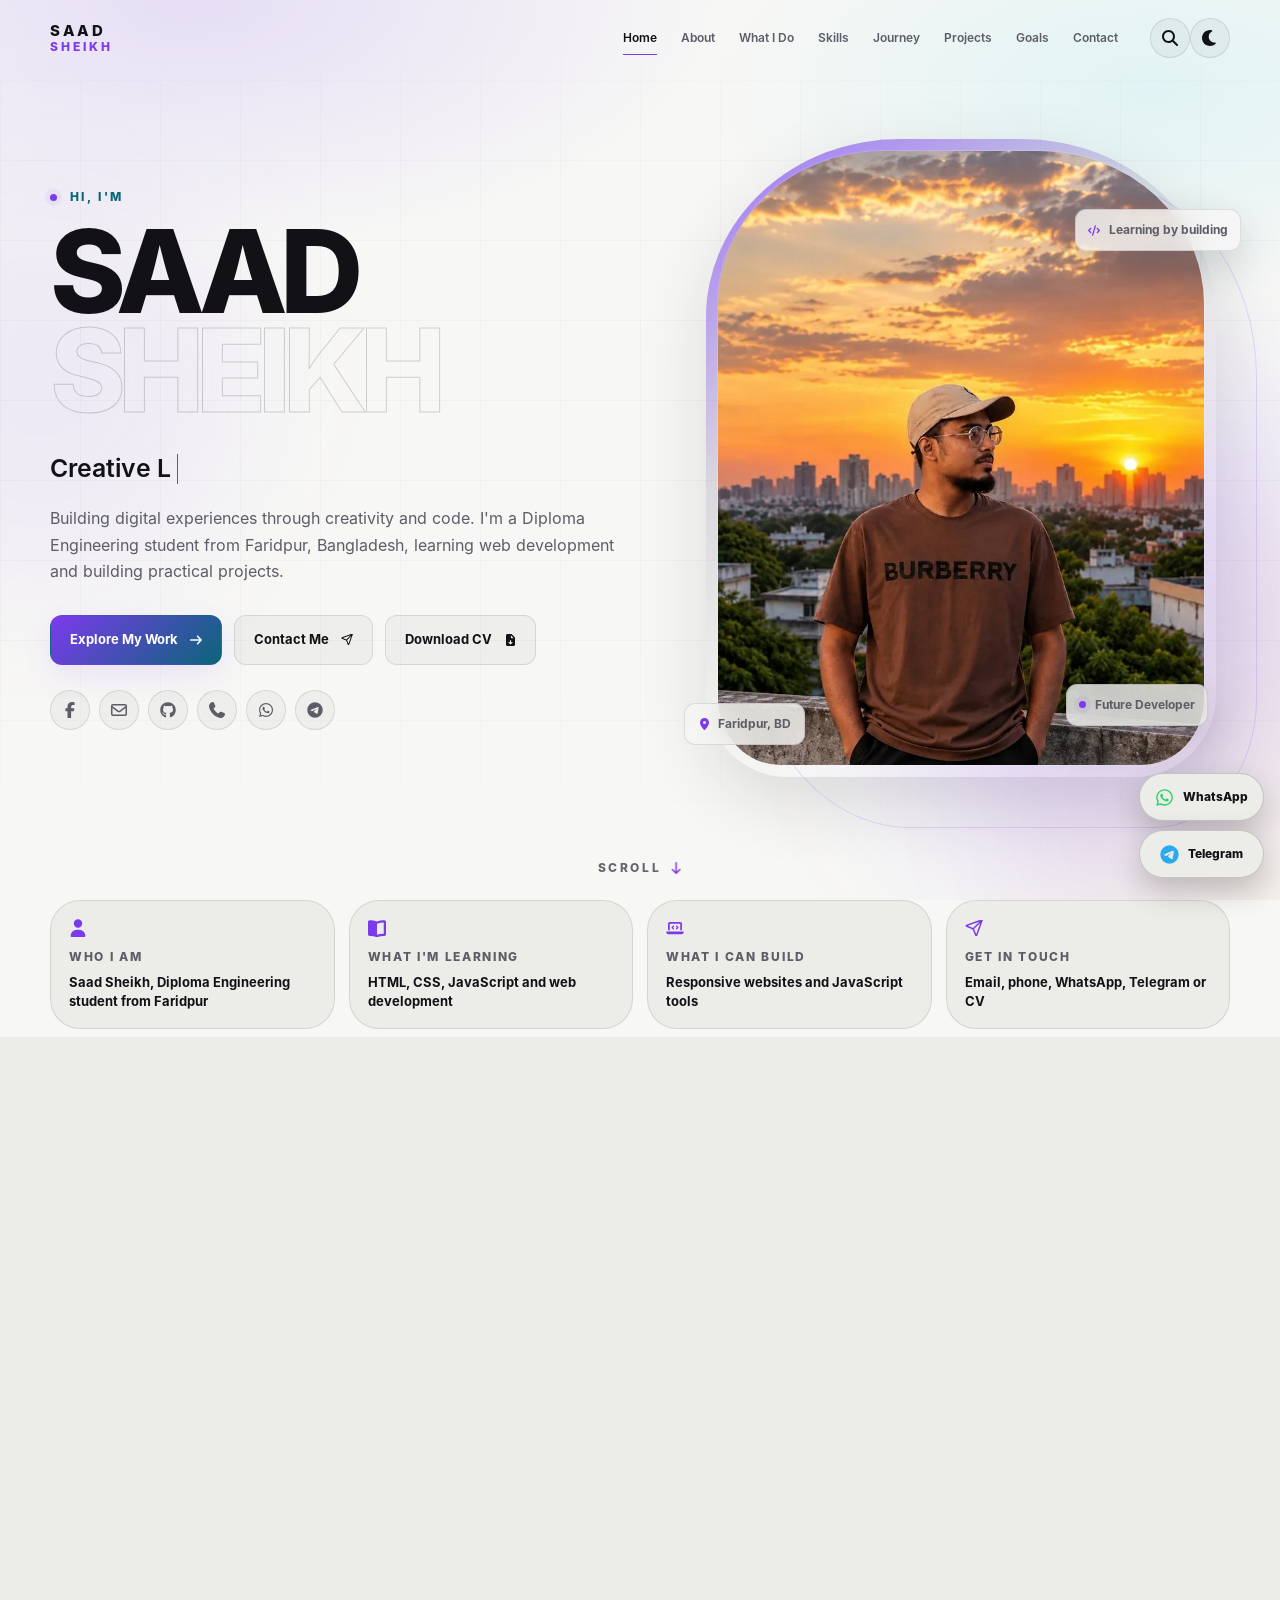
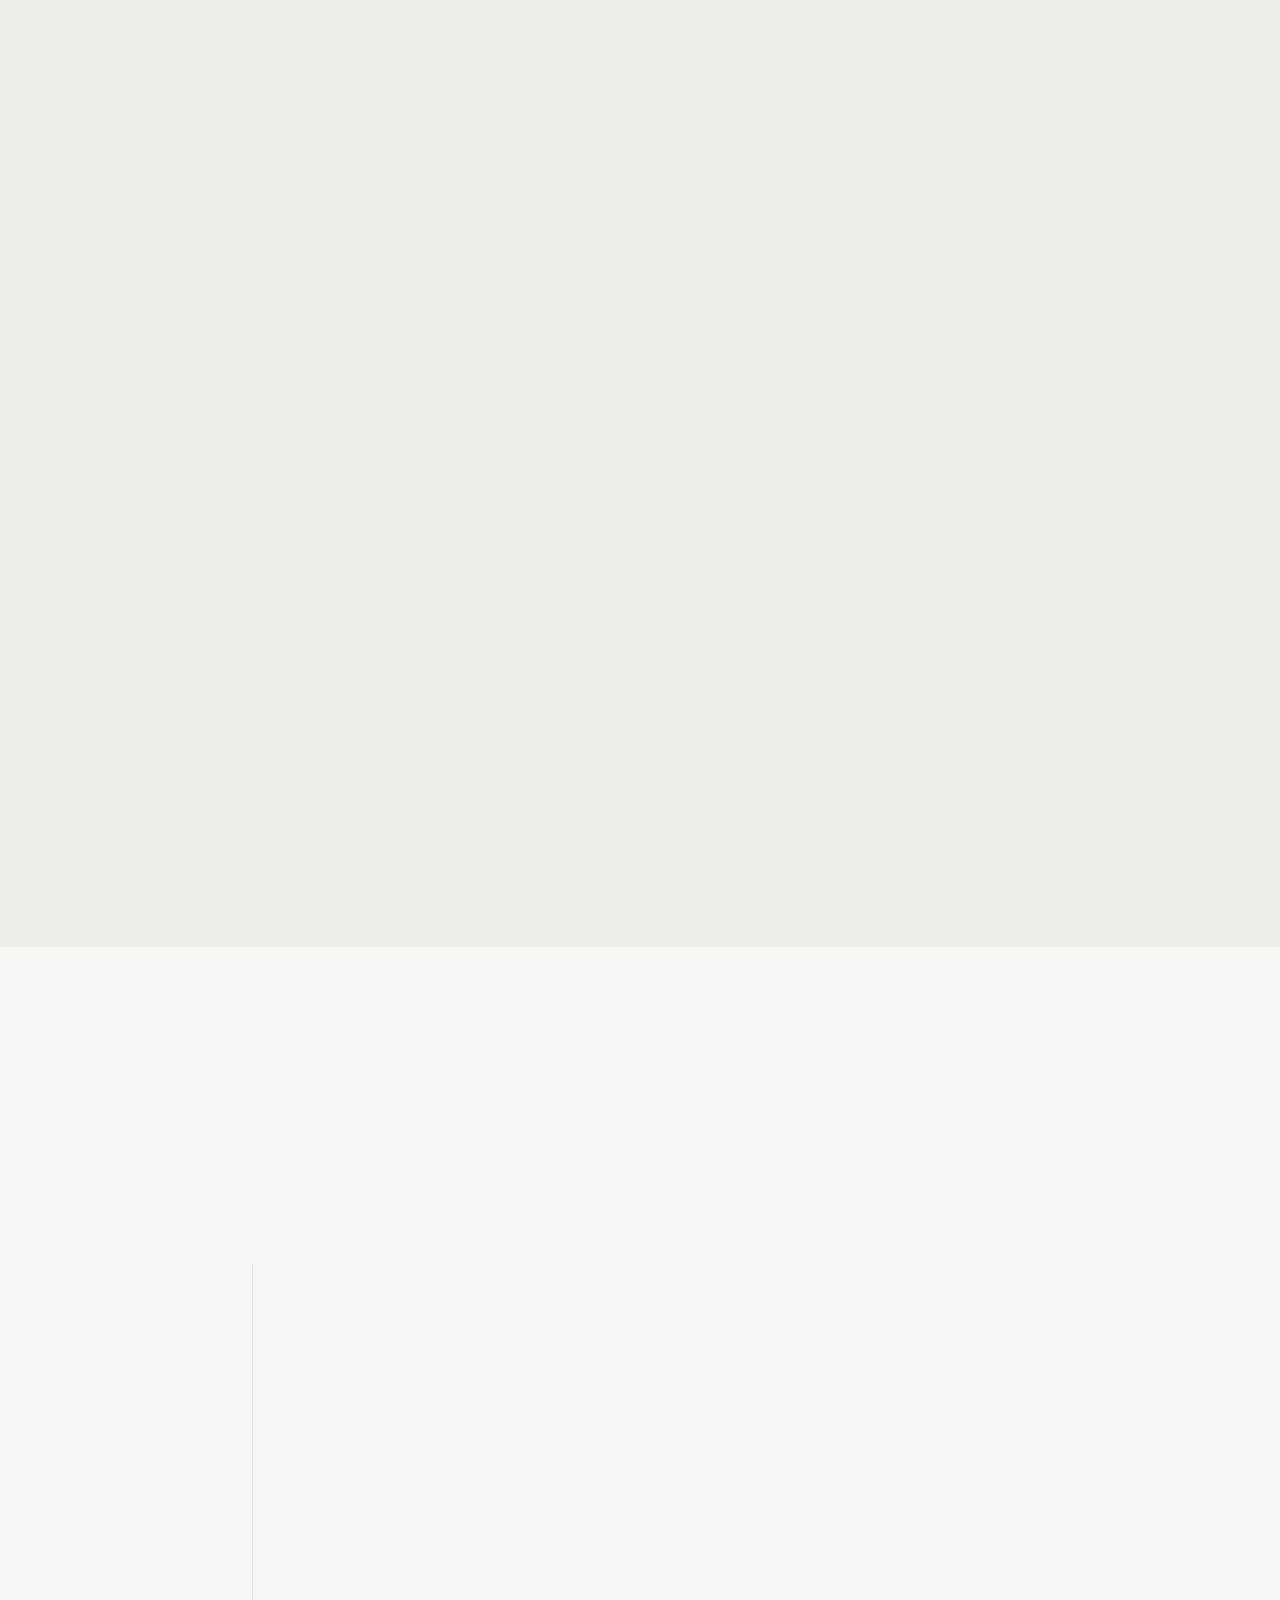
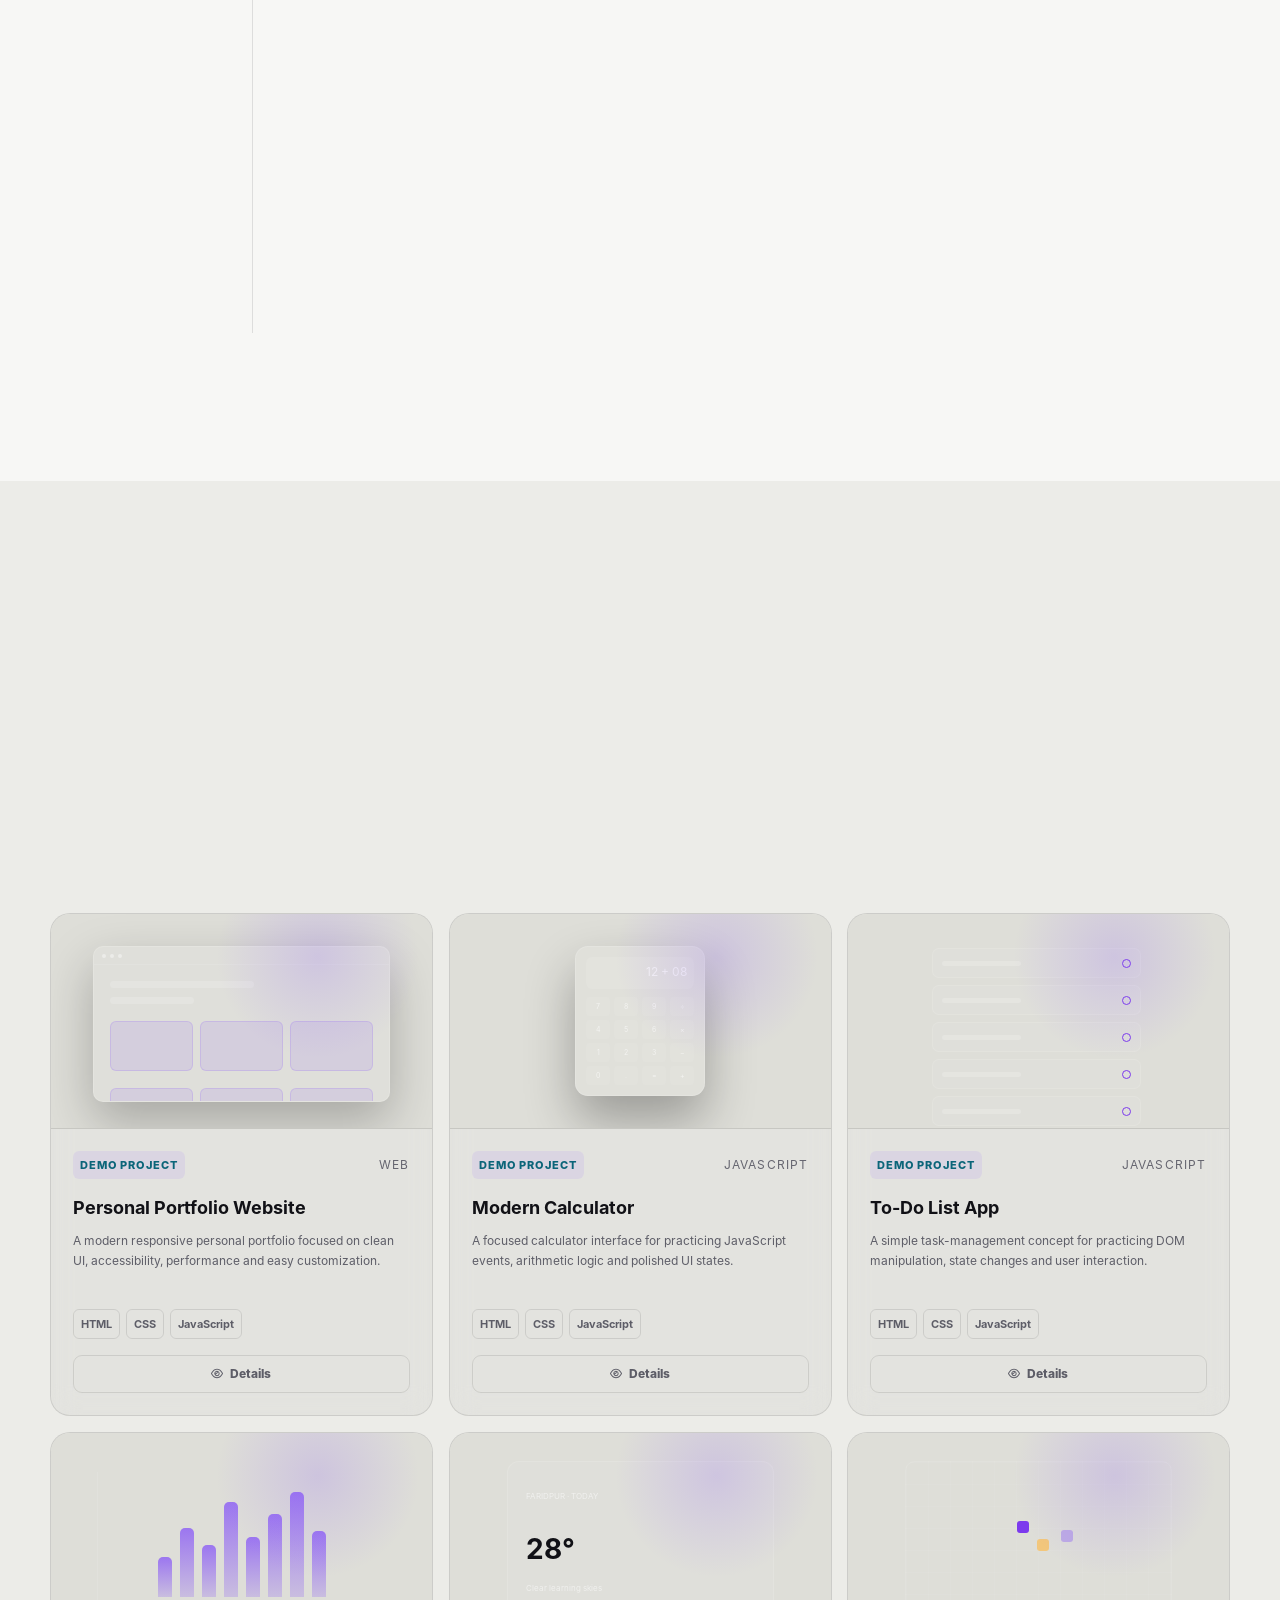
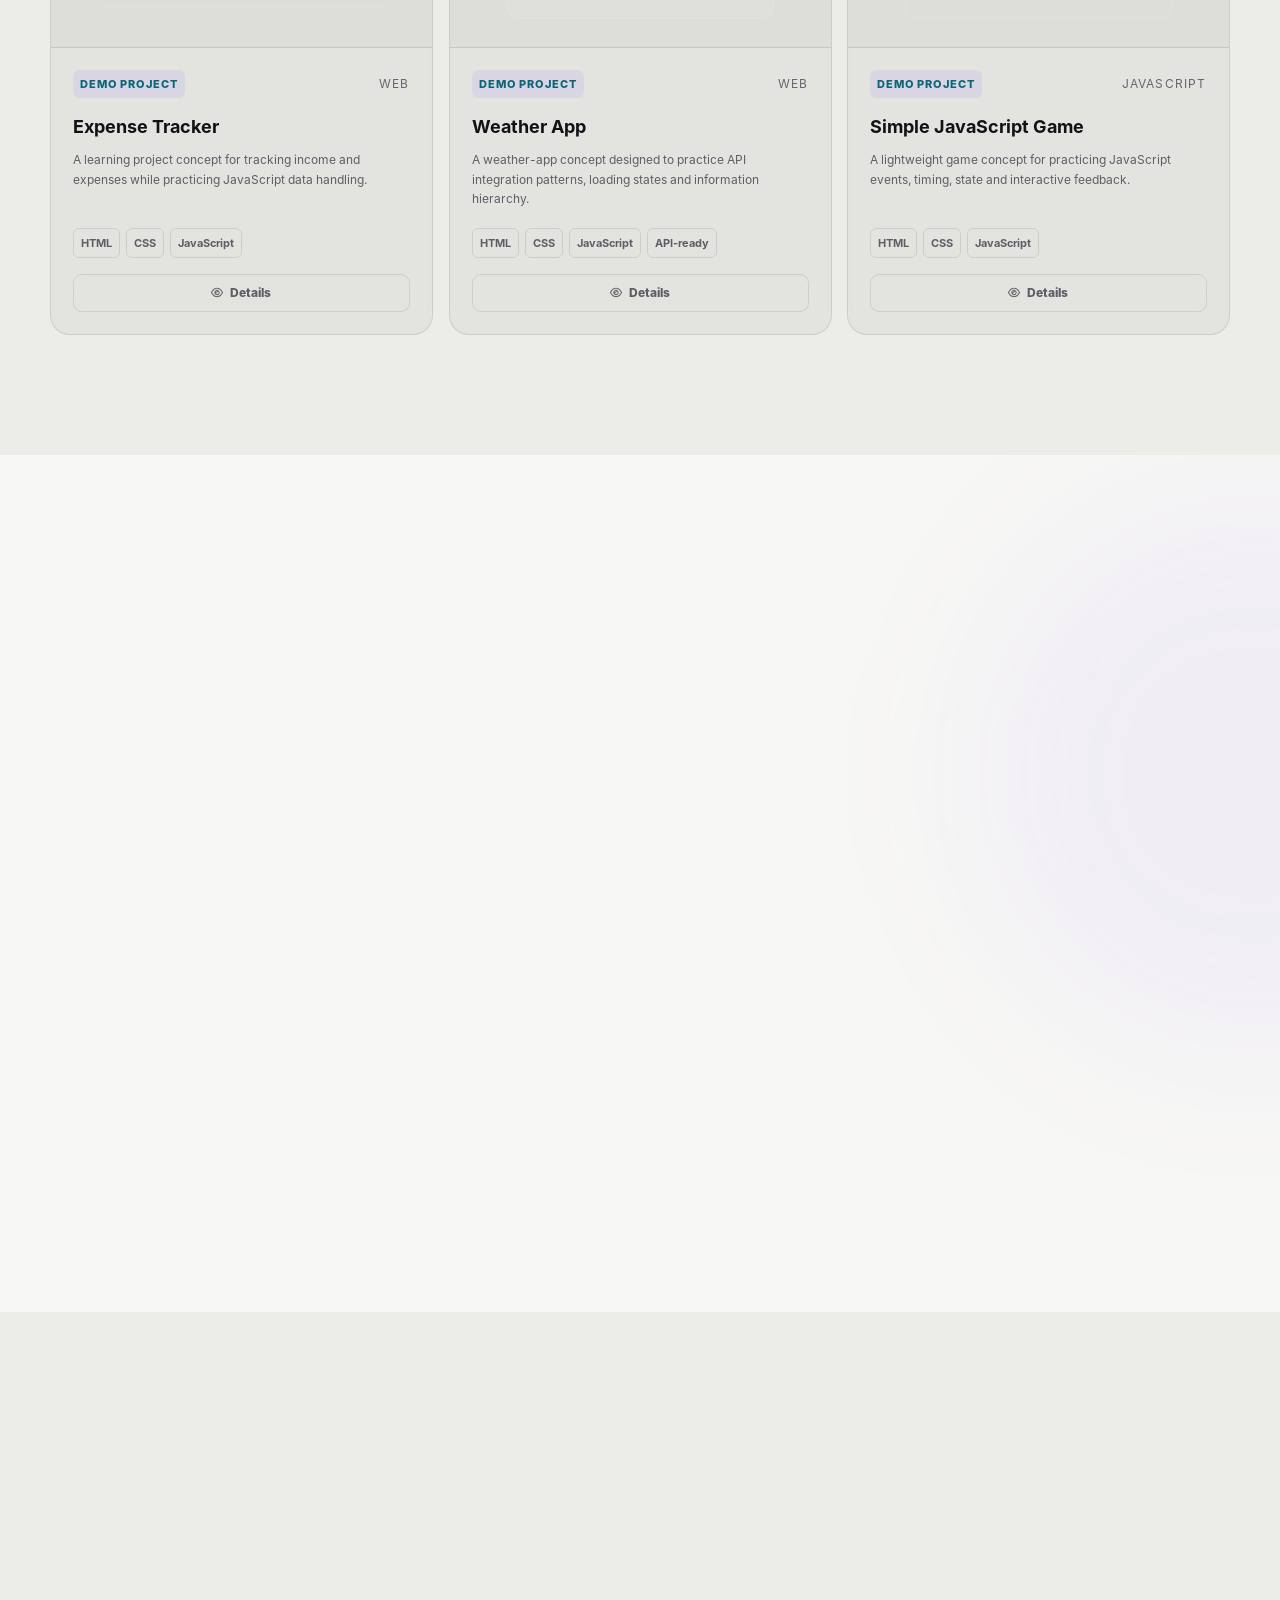
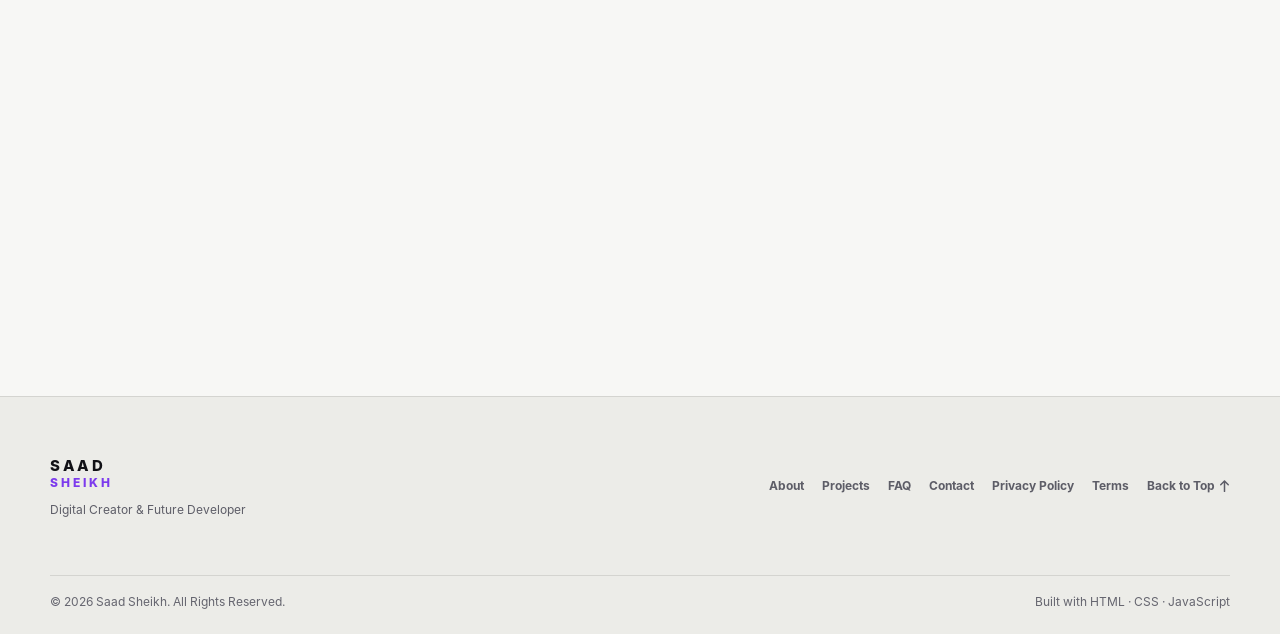
==== index.html @ 745883b3 "Add files via upload" ====
<!doctype html>
<html lang="en">
<head>
  <meta charset="utf-8">
  <meta http-equiv="Content-Security-Policy" content="default-src 'self'; script-src 'self'; style-src 'self'; font-src 'self'; img-src 'self' data:; connect-src 'self' https://api.github.com; manifest-src 'self'; worker-src 'self'; base-uri 'self'; form-action 'self'; object-src 'none'; frame-src 'none'">
  <script src="js/boot.js?v=7"></script>
  <meta name="viewport" content="width=device-width, initial-scale=1">
  <meta name="description" content="Saad Sheikh — Digital Creator and aspiring web developer from Faridpur, Bangladesh. Explore my learning journey, web development projects, technical interests and contact information.">
  <meta name="theme-color" content="#080B14" id="themeColorMeta">
  <meta name="application-name" content="Saad Sheikh">
  <meta name="color-scheme" content="dark light">
  <meta name="author" content="Saad Sheikh">
  <meta name="robots" content="index, follow">
  <meta name="referrer" content="strict-origin-when-cross-origin">
  <meta name="format-detection" content="telephone=no">
  <meta property="og:type" content="website">
  <meta property="og:url" content="https://saadsheikh.bond/">
  <meta property="og:site_name" content="Saad Sheikh">
  <meta property="og:title" content="Saad Sheikh | Digital Creator & Future Developer">
  <meta property="og:description" content="Official portfolio of Saad Sheikh, a digital creator and aspiring web developer from Faridpur, Bangladesh. Explore projects, skills and learning progress.">
  <meta property="og:image" content="https://saadsheikh.bond/assets/images/og-image.jpg">
  <meta property="og:locale" content="en_US">
  <meta property="og:image:width" content="1200">
  <meta property="og:image:height" content="630">
  <meta property="og:image:alt" content="Saad Sheikh standing on a rooftop at sunset">
  <meta name="twitter:card" content="summary_large_image">
  <meta name="twitter:title" content="Saad Sheikh | Digital Creator & Future Developer">
  <meta name="twitter:description" content="Official portfolio of Saad Sheikh, a digital creator and aspiring web developer from Faridpur, Bangladesh. Explore projects, skills and learning progress.">
  <meta name="twitter:image" content="https://saadsheikh.bond/assets/images/og-image.jpg">
  <link rel="canonical" href="https://saadsheikh.bond/">
  <link rel="icon" href="favicon-32.png?v=7" sizes="32x32" type="image/png">
  <link rel="icon" href="favicon-48.png?v=7" sizes="48x48" type="image/png">
  <link rel="shortcut icon" href="favicon.ico?v=7">
  <link rel="apple-touch-icon" href="assets/icons/apple-touch-icon.png">
  <link rel="manifest" href="manifest.json">
  <link rel="stylesheet" href="css/icons.css?v=7">
  <link rel="stylesheet" href="css/style.css?v=8">
  <script type="application/ld+json">{"@context": "https://schema.org", "@graph": [{"@type": "WebSite", "@id": "https://saadsheikh.bond/#website", "url": "https://saadsheikh.bond/", "name": "Saad Sheikh", "description": "Portfolio of Saad Sheikh, a digital creator and aspiring web developer from Faridpur, Bangladesh.", "inLanguage": "en"}, {"@type": "Person", "@id": "https://saadsheikh.bond/#person", "name": "Saad Sheikh", "url": "https://saadsheikh.bond/", "image": "https://saadsheikh.bond/assets/images/profile.jpg", "jobTitle": "Digital Creator & Aspiring Web Developer", "knowsAbout": ["Web development", "HTML", "CSS", "JavaScript", "Electrical engineering"], "address": {"@type": "PostalAddress", "addressLocality": "Faridpur", "addressCountry": "BD"}, "sameAs": ["https://github.com/ahmadsaad8420-stack", "https://t.me/saadahmad9k"]}]}</script>
  <title>Saad Sheikh | Digital Creator &amp; Future Developer</title>
</head>
<body>
  <noscript><p class="noscript-note">This site works best with JavaScript enabled (contact details and the project list need it). You can still read everything else.</p></noscript>
  <a class="skip-link" href="#main-content">Skip to content</a>

  <div class="loader" id="loader" aria-hidden="true">
    <div class="loader__inner">
      <img class="loader__photo" src="assets/images/loader-photo.webp" alt="" width="104" height="104">
      <span class="loader__name">SAAD SHEIKH</span>
      <span class="loader__line"></span>
    </div>
  </div>

  <div class="scroll-progress" id="scrollProgress" aria-hidden="true"></div>

  <header class="site-header" id="siteHeader">
    <nav class="navbar container" aria-label="Primary navigation">
      <a class="brand" href="#home" aria-label="Saad Sheikh home">
        <span>SAAD</span>
        <span>SHEIKH</span>
      </a>

      <button class="menu-toggle" id="menuToggle" type="button" aria-expanded="false" aria-controls="primaryMenu" aria-label="Open navigation menu">
        <span></span><span></span><span></span>
      </button>

      <div class="nav-shell" id="primaryMenu">
        <ul class="nav-links">
          <li><a class="nav-link active" href="#home">Home</a></li>
          <li><a class="nav-link" href="#about">About</a></li>
          <li><a class="nav-link" href="#what-i-do">What I Do</a></li>
          <li><a class="nav-link" href="#skills">Skills</a></li>
          <li><a class="nav-link" href="#journey">Journey</a></li>
          <li><a class="nav-link" href="#projects">Projects</a></li>
          <li><a class="nav-link" href="#goals">Goals</a></li>
          <li><a class="nav-link" href="#contact">Contact</a></li>
        </ul>
        <div class="nav-actions">
          <button class="icon-button" id="commandButton" type="button" aria-label="Open command menu (Ctrl+K)" title="Command menu (Ctrl+K)"><i class="fa-solid fa-magnifying-glass" aria-hidden="true"></i></button>
          <button class="icon-button" id="themeToggle" type="button" aria-label="Switch to light mode" title="Switch theme">
            <i class="fa-solid fa-sun" aria-hidden="true"></i>
          </button>
        </div>
      </div>
    </nav>
  </header>

  <main id="main-content">
    <section class="hero section" id="home" aria-labelledby="hero-title">
      <div class="hero__glow hero__glow--one" aria-hidden="true"></div>
      <div class="hero__glow hero__glow--two" aria-hidden="true"></div>
      <div class="hero__grid" aria-hidden="true"></div>
      <div class="container hero__layout">
        <div class="hero__content reveal">
          <p class="eyebrow"><span class="eyebrow__dot"></span> HI, I'M</p>
          <h1 id="hero-title">SAAD <span>SHEIKH</span></h1>
          <p class="hero__role"><span id="typingText">Creative Learner</span><span class="typing-caret" aria-hidden="true"></span></p>
          <p class="hero__intro">Building digital experiences through creativity and code. I'm a Diploma Engineering student from Faridpur, Bangladesh, learning web development and building practical projects.</p>
          <div class="hero__actions">
            <a class="button button--primary magnetic" href="#projects"><span>Explore My Work</span><i class="fa-solid fa-arrow-right" aria-hidden="true"></i></a>
            <a class="button button--secondary magnetic" href="#contact"><span>Contact Me</span><i class="fa-regular fa-paper-plane" aria-hidden="true"></i></a>
            <a class="button button--secondary magnetic" href="assets/cv/Saad-Sheikh-CV.pdf" download><span>Download CV</span><i class="fa-solid fa-file-arrow-down" aria-hidden="true"></i></a>
          </div>
          <div class="social-links" aria-label="Social links">
            <a href="https://www.facebook.com/share/19E8xjMpwa/" target="_blank" rel="noopener noreferrer" aria-label="Facebook" data-tooltip="Facebook"><i class="fa-brands fa-facebook-f" aria-hidden="true"></i></a>
            <a href="#contact" data-contact="email" aria-label="Send email" data-tooltip="Email"><i class="fa-regular fa-envelope" aria-hidden="true"></i></a>
            <a href="https://github.com/ahmadsaad8420-stack" target="_blank" rel="noopener noreferrer" aria-label="GitHub profile" data-tooltip="GitHub"><i class="fa-brands fa-github" aria-hidden="true"></i></a>
            <a href="#contact" data-contact="phone" aria-label="Call Saad Sheikh" data-tooltip="Call"><i class="fa-solid fa-phone" aria-hidden="true"></i></a>
            <a href="#contact" data-contact="whatsapp" target="_blank" rel="noopener noreferrer" aria-label="Contact on WhatsApp" data-tooltip="WhatsApp"><i class="fa-brands fa-whatsapp" aria-hidden="true"></i></a>
            <a href="#contact" data-contact="telegram" target="_blank" rel="noopener noreferrer" aria-label="Contact on Telegram" data-tooltip="Telegram"><i class="fa-brands fa-telegram" aria-hidden="true"></i></a>
          </div>
        </div>

        <div class="hero__visual reveal reveal--delay" data-parallax-wrap>
          <div class="hero-photo-frame">
            <div class="hero-photo-glow" aria-hidden="true"></div>
            <div class="hero-photo-ring" aria-hidden="true"></div>
            <picture><source srcset="assets/images/profile-480.webp 480w, assets/images/profile-720.webp 720w, assets/images/profile.webp 941w" sizes="(max-width: 600px) 90vw, 510px" type="image/webp"><img src="assets/images/profile.jpg" srcset="assets/images/profile-480.jpg 480w, assets/images/profile-720.jpg 720w, assets/images/profile.jpg 941w" sizes="(max-width: 600px) 90vw, 510px" alt="Saad Sheikh wearing glasses and a cap, standing on a rooftop against a sunset city skyline" class="profile-photo" width="941" height="1672" fetchpriority="high"></picture>
            <span class="photo-tag"><i class="fa-solid fa-location-dot" aria-hidden="true"></i> Faridpur, BD</span>
          </div>
          <div class="floating-note floating-note--top" aria-hidden="true"><i class="fa-solid fa-code" aria-hidden="true"></i><span>Learning by building</span></div>
          <div class="floating-note floating-note--bottom" aria-hidden="true"><span class="pulse-dot"></span><span>Future Developer</span></div>
        </div>
      </div>
      <a class="scroll-cue" href="#about" aria-label="Scroll to About section"><span>SCROLL</span><i class="fa-solid fa-arrow-down" aria-hidden="true"></i></a>
    </section>


    <section class="quick-intro" aria-label="Quick introduction">
      <div class="container quick-intro__grid">
        <a class="quick-card" href="#about"><i class="fa-solid fa-user" aria-hidden="true"></i><span>Who I am</span><strong>Saad Sheikh, Diploma Engineering student from Faridpur</strong></a>
        <a class="quick-card" href="#skills"><i class="fa-solid fa-book-open" aria-hidden="true"></i><span>What I'm learning</span><strong>HTML, CSS, JavaScript and web development</strong></a>
        <a class="quick-card" href="#projects"><i class="fa-solid fa-laptop-code" aria-hidden="true"></i><span>What I can build</span><strong>Responsive websites and JavaScript tools</strong></a>
        <a class="quick-card" href="#contact"><i class="fa-regular fa-paper-plane" aria-hidden="true"></i><span>Get in touch</span><strong>Email, phone, WhatsApp, Telegram or CV</strong></a>
      </div>
    </section>

    <section class="section section--alt" id="about" aria-labelledby="about-title">
      <div class="container">
        <div class="section-heading reveal">
          <p class="eyebrow">A LITTLE ABOUT ME</p>
          <h2 id="about-title">About <span>Me</span></h2>
          <p>I’m focused on learning, exploring technology and developing practical skills for the digital world.</p>
        </div>
        <div class="about-grid">
          <div class="about-copy reveal">
            <p class="lead">My name is Saad Sheikh and I am from Faridpur, Bangladesh. I am focused on learning, exploring technology and developing my skills for the digital world.</p>
            <p>My interests include computers, web development, digital creativity and learning new technologies. I enjoy experimenting with ideas and gradually turning what I learn into useful, polished experiences. Alongside web development, I am studying Electrical Engineering, which gives me an interest in how hardware and software meet.</p>
            <div class="about-photo-card">
              <picture><source srcset="assets/images/profile-480.webp 480w, assets/images/profile-720.webp 720w" sizes="(max-width: 600px) 90vw, 420px" type="image/webp"><img src="assets/images/profile-720.jpg" srcset="assets/images/profile-480.jpg 480w, assets/images/profile-720.jpg 720w" sizes="(max-width: 600px) 90vw, 420px" alt="Saad Sheikh outdoors at sunset" loading="lazy" decoding="async" width="941" height="1672"></picture>
              <div class="about-photo-caption"><span>LEARNING</span><strong>Creating. Exploring. Improving.</strong></div>
            </div>
          </div>
          <div class="info-grid reveal reveal--delay">
            <article class="info-card"><div class="info-card__icon"><i class="fa-solid fa-location-dot" aria-hidden="true"></i></div><span>Location</span><strong>Faridpur, Bangladesh</strong></article>
            <article class="info-card"><div class="info-card__icon"><i class="fa-solid fa-graduation-cap" aria-hidden="true"></i></div><span>Education</span><strong>Diploma in Electrical Engineering - 3rd Semester</strong><small class="education-college">Faridpur Polytechnic Institute</small></article>
            <article class="info-card"><div class="info-card__icon"><i class="fa-regular fa-envelope" aria-hidden="true"></i></div><span>Email</span><a href="#contact" data-contact="email" data-fill-text>Email (needs JavaScript)</a></article>
            <article class="info-card"><div class="info-card__icon"><i class="fa-solid fa-phone" aria-hidden="true"></i></div><span>Phone</span><a href="#contact" data-contact="phone" data-fill-text>Phone (needs JavaScript)</a></article>
          </div>
        </div>
      </div>
    </section>

    <section class="section" id="what-i-do" aria-labelledby="what-title">
      <div class="container">
        <div class="section-heading section-heading--center reveal">
          <p class="eyebrow">CURRENT INTERESTS</p>
          <h2 id="what-title">What I <span>Do</span></h2>
          <p>Areas I’m exploring and developing through practice, curiosity and hands-on learning.</p>
        </div>
        <div class="service-grid">
          <article class="service-card reveal"><span class="service-number">01</span><div class="service-icon"><i class="fa-solid fa-laptop-code" aria-hidden="true"></i></div><h3>Web Development</h3><p>Exploring modern websites and learning how web technologies work together.</p></article>
          <article class="service-card reveal reveal--delay-1"><span class="service-number">02</span><div class="service-icon"><i class="fa-solid fa-wand-magic-sparkles" aria-hidden="true"></i></div><h3>Digital Creativity</h3><p>Interested in creating useful and visually engaging digital experiences.</p></article>
          <article class="service-card reveal reveal--delay-2"><span class="service-number">03</span><div class="service-icon"><i class="fa-solid fa-microchip" aria-hidden="true"></i></div><h3>Technology</h3><p>Exploring computers, software and modern technology with a practical mindset.</p></article>
          <article class="service-card reveal reveal--delay-3"><span class="service-number">04</span><div class="service-icon"><i class="fa-solid fa-seedling" aria-hidden="true"></i></div><h3>Continuous Learning</h3><p>Learning new skills and improving through experimentation, repetition and practice.</p></article>
        </div>
      </div>
    </section>

    <section class="section section--alt" id="skills" aria-labelledby="skills-title">
      <div class="container">
        <div class="section-heading reveal">
          <p class="eyebrow">LEARNING PATH</p>
          <h2 id="skills-title">Skills & <span>Learning</span></h2>
          <p>These are learning areas, not professional certifications. The goal is steady, honest progress.</p>
        </div>
        <div class="skills-layout">
          <div class="skill-grid">
            <article class="skill-card reveal"><div class="skill-card__top"><i class="fa-brands fa-html5" aria-hidden="true"></i><span>Learning</span></div><h3>HTML</h3><p>Building semantic page structures.</p></article>
            <article class="skill-card reveal reveal--delay-1"><div class="skill-card__top"><i class="fa-brands fa-css3-alt" aria-hidden="true"></i><span>Learning</span></div><h3>CSS</h3><p>Exploring responsive visual design.</p></article>
            <article class="skill-card reveal reveal--delay-2"><div class="skill-card__top"><i class="fa-brands fa-js" aria-hidden="true"></i><span>Growing</span></div><h3>JavaScript</h3><p>Learning interactivity and logic.</p></article>
            <article class="skill-card reveal"><div class="skill-card__top"><i class="fa-solid fa-bolt" aria-hidden="true"></i><span>Studying</span></div><h3>Electrical Engineering</h3><p>My diploma subject at Faridpur Polytechnic.</p></article>
            <article class="skill-card reveal reveal--delay-1"><div class="skill-card__top"><i class="fa-brands fa-windows" aria-hidden="true"></i><span>Exploring</span></div><h3>Computer Basics</h3><p>Windows and everyday technical confidence.</p></article>
            <article class="skill-card reveal reveal--delay-2"><div class="skill-card__top"><i class="fa-solid fa-globe" aria-hidden="true"></i><span>Learning</span></div><h3>Internet & Web</h3><p>Understanding how the modern web works.</p></article>
            <article class="skill-card reveal"><div class="skill-card__top"><i class="fa-solid fa-terminal" aria-hidden="true"></i><span>Beginner</span></div><h3>Basic Programming</h3><p>Developing problem-solving fundamentals.</p></article>
            <article class="skill-card reveal reveal--delay-1"><div class="skill-card__top"><i class="fa-solid fa-pen-ruler" aria-hidden="true"></i><span>Growing</span></div><h3>Digital Creativity</h3><p>Combining visual ideas with technology.</p></article>
            <article class="skill-card reveal"><div class="skill-card__top"><i class="fa-brands fa-git-alt" aria-hidden="true"></i><span>Learning</span></div><h3>Git</h3><p>Tracking changes and versions.</p></article>
            <article class="skill-card reveal reveal--delay-1"><div class="skill-card__top"><i class="fa-brands fa-github" aria-hidden="true"></i><span>Learning</span></div><h3>GitHub</h3><p>Hosting and sharing code.</p></article>
            <article class="skill-card reveal reveal--delay-2"><div class="skill-card__top"><i class="fa-solid fa-code" aria-hidden="true"></i><span>Using</span></div><h3>VS Code</h3><p>My everyday code editor.</p></article>
          </div>
          <aside class="learning-dashboard reveal reveal--delay-2" aria-label="Current learning dashboard">
            <div class="dashboard__header"><span>CURRENTLY LEARNING</span><i class="fa-solid fa-arrow-up-right-dots" aria-hidden="true"></i></div>
            <div class="dashboard__title">Learning<br><em>• Practicing • Improving</em></div>
            <div class="learning-list">
              <div><span>HTML</span><b>01</b></div><div><span>CSS</span><b>02</b></div><div><span>JavaScript</span><b>03</b></div><div><span>Web Development</span><b>04</b></div><div><span>Modern UI Design</span><b>05</b></div><div><span>Basic Programming</span><b>06</b></div>
            </div>
          </aside>
        </div>
      </div>
    </section>

    <section class="section" id="journey" aria-labelledby="journey-title">
      <div class="container">
        <div class="section-heading section-heading--center reveal">
          <p class="eyebrow">THE ROAD AHEAD</p>
          <h2 id="journey-title">My <span>Journey</span></h2>
          <p>A simple timeline of where I am learning, exploring and heading next.</p>
        </div>
        <div class="timeline">
          <article class="timeline-item reveal"><div class="timeline-marker"><i class="fa-solid fa-graduation-cap" aria-hidden="true"></i></div><div class="timeline-card"><span>01 · EDUCATION</span><h3>Diploma in Electrical Engineering - 3rd Semester</h3><p class="education-college">Faridpur Polytechnic Institute</p></div></article>
          <article class="timeline-item reveal reveal--delay-1"><div class="timeline-marker"><i class="fa-solid fa-lightbulb" aria-hidden="true"></i></div><div class="timeline-card"><span>02 · INTEREST</span><h3>Technology Interest</h3><p>Exploring computers, technology and digital creativity.</p></div></article>
          <article class="timeline-item reveal reveal--delay-2"><div class="timeline-marker"><i class="fa-solid fa-code" aria-hidden="true"></i></div><div class="timeline-card"><span>03 · LEARNING</span><h3>Web Development</h3><p>Learning HTML, CSS and JavaScript through practice.</p></div></article>
          <article class="timeline-item reveal reveal--delay-3"><div class="timeline-marker"><i class="fa-solid fa-rocket" aria-hidden="true"></i></div><div class="timeline-card"><span>04 · FUTURE</span><h3>Future Projects</h3><p>Building practical projects and continuing to improve.</p></div></article>
        </div>
      </div>
    </section>

    <section class="section section--alt" id="projects" aria-labelledby="projects-title">
      <div class="container">
        <div class="section-heading reveal">
          <p class="eyebrow">PRACTICE BUILDS</p>
          <h2 id="projects-title">Selected <span>Projects</span></h2>
          <p>A selection of practice concepts and web-development demos. Real project links will be added here as soon as they are published; visit GitHub to follow my progress.</p>
        </div>
        <div class="filter-bar reveal" role="group" aria-label="Filter projects">
          <button class="filter-button active" type="button" data-filter="all">All</button>
          <button class="filter-button" type="button" data-filter="web">Web</button>
          <button class="filter-button" type="button" data-filter="javascript">JavaScript</button>
          <button class="filter-button" type="button" data-filter="tools">Tools</button>
          <button class="filter-button" type="button" data-filter="demo">Demo</button>
        </div>
        <div class="project-grid" id="projectGrid" aria-live="polite"></div>
      </div>
    </section>

    <section class="section goals-section" id="goals" aria-labelledby="goals-title">
      <div class="container goals-grid">
        <div class="goals-copy reveal">
          <p class="eyebrow">LOOKING FORWARD</p>
          <h2 id="goals-title">Where I'm <span>Heading</span></h2>
          <p class="lead">The goal is simple: keep learning, build real things and become more capable with every project.</p>
          <p>I’m treating development as a long-term learning journey. These goals are future-focused rather than claims about work already completed.</p>
          <a class="button button--primary" href="#contact">Let's Connect <i class="fa-solid fa-arrow-right" aria-hidden="true"></i></a>
        </div>
        <div class="goal-list reveal reveal--delay">
          <article><span>01</span><div><h3>Become a skilled developer</h3><p>Build a stronger foundation through consistent practice.</p></div></article>
          <article><span>02</span><div><h3>Build real-world projects</h3><p>Turn learning into practical, useful experiences.</p></div></article>
          <article><span>03</span><div><h3>Improve JavaScript skills</h3><p>Get more comfortable with logic, interaction and APIs.</p></div></article>
          <article><span>04</span><div><h3>Explore modern web technologies</h3><p>Stay curious about better tools and workflows.</p></div></article>
          <article><span>05</span><div><h3>Create useful digital products</h3><p>Focus on ideas that solve small, meaningful problems.</p></div></article>
          <article><span>06</span><div><h3>Keep learning and experimenting</h3><p>Improve through iteration instead of chasing shortcuts.</p></div></article>
        </div>
      </div>
    </section>

    <section class="section section--alt github-section" aria-labelledby="github-title">
      <div class="container">
        <div class="github-card reveal">
          <div class="github-card__icon"><i class="fa-brands fa-github" aria-hidden="true"></i></div>
          <div><p class="eyebrow">OPEN SOURCE & LEARNING</p><h2 id="github-title">Find me on <span>GitHub</span></h2><p>Visit my profile to explore my repositories, coding practice and future projects.</p></div>
          <a class="button button--secondary" href="https://github.com/ahmadsaad8420-stack" target="_blank" rel="noopener noreferrer"><span>Visit GitHub</span><i class="fa-solid fa-arrow-up-right-from-square" aria-hidden="true"></i></a>
        </div>
        <div id="githubStats" class="github-stats reveal" hidden></div>
      </div>
    </section>


    <section class="section" id="achievements" aria-labelledby="ach-title" hidden>
      <div class="container"><div class="section-heading section-heading--center reveal"><p class="eyebrow">MILESTONES</p><h2 id="ach-title">Certificates &amp; <span>Achievements</span></h2></div><div class="info-grid" id="achievementGrid"></div></div>
    </section>
    <section class="section section--alt" id="testimonials" aria-labelledby="tes-title" hidden>
      <div class="container"><div class="section-heading section-heading--center reveal"><p class="eyebrow">FEEDBACK</p><h2 id="tes-title">What People <span>Say</span></h2></div><div class="info-grid" id="testimonialGrid"></div></div>
    </section>

    <section class="section section--alt" id="faq" aria-labelledby="faq-title">
      <div class="container">
        <div class="section-heading section-heading--center reveal">
          <p class="eyebrow">QUICK ANSWERS</p>
          <h2 id="faq-title">Frequently Asked <span>Questions</span></h2>
        </div>
        <div class="faq-list reveal">
          <details class="faq-item"><summary>Who is Saad Sheikh?</summary><p>I'm a Diploma in Electrical Engineering student at Faridpur Polytechnic Institute, Bangladesh, with a strong interest in web development and technology.</p></details>
          <details class="faq-item"><summary>What technologies do you use?</summary><p>HTML, CSS and JavaScript, with Git, GitHub and VS Code for my workflow.</p></details>
          <details class="faq-item"><summary>What projects have you built?</summary><p>This portfolio is my main published project. The other projects shown on this page (calculator, to-do list, expense tracker, weather app, simple game) are practice concepts and demos; real links will be added as soon as they are published.</p></details>
          <details class="faq-item"><summary>How can someone contact you?</summary><p>Use the contact form below, email me (see the Contact section), or reach out on WhatsApp or Telegram.</p></details>
        </div>
      </div>
    </section>

    <section class="section" id="contact" aria-labelledby="contact-title">
      <div class="container">
        <div class="section-heading section-heading--center reveal">
          <p class="eyebrow">GET IN TOUCH</p>
          <h2 id="contact-title">Let's <span>Connect</span></h2>
          <p>Have a question, idea or project in mind? Feel free to get in touch.</p>
        </div>
        <div class="contact-grid">
          <div class="contact-info reveal">
            <article class="contact-card"><div class="contact-card__icon"><i class="fa-regular fa-envelope" aria-hidden="true"></i></div><div><span>Email</span><a href="#contact" data-contact="email" data-fill-text>Email (needs JavaScript)</a></div><button class="copy-email" type="button" id="copyEmail" aria-label="Copy email address" title="Copy email"><i class="fa-regular fa-copy" aria-hidden="true"></i></button></article>
            <article class="contact-card"><div class="contact-card__icon"><i class="fa-solid fa-phone" aria-hidden="true"></i></div><div><span>Phone</span><a href="#contact" data-contact="phone" data-fill-text>Phone (needs JavaScript)</a></div></article>
            <article class="contact-card contact-card--whatsapp"><div class="contact-card__icon"><i class="fa-brands fa-whatsapp" aria-hidden="true"></i></div><div><span>WhatsApp</span><a href="#contact" data-contact="whatsapp" data-fill-text target="_blank" rel="noopener noreferrer">WhatsApp (needs JavaScript)</a></div></article>
            <article class="contact-card contact-card--telegram"><div class="contact-card__icon"><i class="fa-brands fa-telegram" aria-hidden="true"></i></div><div><span>Telegram</span><a href="#contact" data-contact="telegram" data-fill-text target="_blank" rel="noopener noreferrer">Telegram (needs JavaScript)</a></div></article>
            <article class="contact-card"><div class="contact-card__icon"><i class="fa-solid fa-location-dot" aria-hidden="true"></i></div><div><span>Location</span><strong>Faridpur, Bangladesh</strong></div></article>
            <div class="contact-socials"><a href="https://www.facebook.com/share/19E8xjMpwa/" target="_blank" rel="noopener noreferrer" aria-label="Facebook"><i class="fa-brands fa-facebook-f" aria-hidden="true"></i></a><a href="https://github.com/ahmadsaad8420-stack" target="_blank" rel="noopener noreferrer" aria-label="GitHub profile"><i class="fa-brands fa-github" aria-hidden="true"></i></a></div>
            <a class="cv-link" id="cvLink" href="assets/cv/Saad-Sheikh-CV.pdf" download><i class="fa-solid fa-file-arrow-down" aria-hidden="true"></i> Download CV</a>
            <p class="micro-note" id="cvNote">CV available as a PDF download.</p>
          </div>

          <form class="contact-form reveal reveal--delay" id="contactForm" name="contact" method="POST" action="/thanks" data-netlify="true" data-netlify-honeypot="bot-field" novalidate>
            <input type="hidden" name="form-name" value="contact">
            <div class="form-row">
              <div class="form-field"><label for="name">Name</label><input id="name" name="name" type="text" autocomplete="name" required minlength="2" maxlength="80" placeholder="Your name"><small class="field-error" id="nameError"></small></div>
              <div class="form-field"><label for="email">Email</label><input id="email" name="email" type="email" autocomplete="email" required maxlength="120" placeholder="you@example.com"><small class="field-error" id="emailError"></small></div>
            </div>
            <div class="form-field"><label for="subject">Subject</label><input id="subject" name="subject" type="text" required minlength="3" maxlength="120" placeholder="What would you like to discuss?"><small class="field-error" id="subjectError"></small></div>
            <div class="form-field"><label for="message">Message</label><textarea id="message" name="message" rows="7" required minlength="10" maxlength="3000" placeholder="Write your message..."></textarea><small class="field-error" id="messageError"></small></div>
            <input class="hp-field" id="gotcha" name="bot-field" type="text" tabindex="-1" autocomplete="off" aria-hidden="true" maxlength="100">
            <button class="button button--primary button--full magnetic" type="submit"><span>Send Message</span><i class="fa-regular fa-paper-plane" aria-hidden="true"></i></button>
            <p class="micro-note">By sending this message you agree that I may use your details only to reply to you, as described in the <a href="privacy-policy.html">Privacy Policy</a>.</p>
            <p class="form-status" id="formStatus" role="status" aria-live="polite"></p>
          </form>
        </div>
      </div>
    </section>
  </main>

  <footer class="footer">
    <div class="container footer__top">
      <div><a class="brand" href="#home"><span>SAAD</span><span>SHEIKH</span></a><p>Digital Creator & Future Developer</p></div>
      <div class="footer__links"><a href="#about">About</a><a href="#projects">Projects</a><a href="#faq">FAQ</a><a href="#contact">Contact</a><a href="privacy-policy.html">Privacy Policy</a><a href="terms.html">Terms</a><a href="#home">Back to Top <i class="fa-solid fa-arrow-up" aria-hidden="true"></i></a></div>
    </div>
    <div class="container footer__bottom"><span>© <span id="currentYear"></span> Saad Sheikh. All Rights Reserved.</span><span>Built with HTML · CSS · JavaScript</span></div>
  </footer>

  <div class="floating-contact" aria-label="Quick contact links">
    <a class="floating-contact__button floating-contact__button--whatsapp" href="#contact" data-contact="whatsapp" target="_blank" rel="noopener noreferrer" aria-label="Contact on WhatsApp"><i class="fa-brands fa-whatsapp" aria-hidden="true"></i><span>WhatsApp</span></a>
    <a class="floating-contact__button floating-contact__button--telegram" href="#contact" data-contact="telegram" target="_blank" rel="noopener noreferrer" aria-label="Contact on Telegram"><i class="fa-brands fa-telegram" aria-hidden="true"></i><span>Telegram</span></a>
  </div>

  <button class="back-to-top" id="backToTop" type="button" aria-label="Back to top" title="Back to top"><i class="fa-solid fa-arrow-up" aria-hidden="true"></i></button>

  <div class="modal" id="projectModal" aria-hidden="true" role="dialog" aria-modal="true" aria-labelledby="modalTitle">
    <div class="modal__overlay" data-modal-close></div>
    <div class="modal__dialog" role="document">
      <button class="modal__close" type="button" id="modalClose" aria-label="Close project details"><i class="fa-solid fa-xmark" aria-hidden="true"></i></button>
      <div class="modal__visual" id="modalVisual"></div>
      <div class="modal__body">
        <span class="project-badge" id="modalBadge">DEMO PROJECT</span>
        <h2 id="modalTitle">Project title</h2>
        <p id="modalDescription"></p>
        <div class="modal__features" id="modalFeatures"></div>
        <div class="tech-list" id="modalTech"></div>
        <div class="modal__actions"><a class="button button--primary" id="modalDemo" href="#"><span>Live Demo</span><i class="fa-solid fa-arrow-up-right-from-square" aria-hidden="true"></i></a><a class="button button--secondary" id="modalGithub" href="#"><span>GitHub</span><i class="fa-brands fa-github" aria-hidden="true"></i></a></div>
      </div>
    </div>
  </div>


  <div class="command" id="commandMenu" aria-hidden="true" role="dialog" aria-modal="true" aria-label="Command menu">
    <div class="command__overlay" data-cmd-close></div>
    <div class="command__box">
      <input id="commandInput" type="text" placeholder="Type a command… (Esc to close)" autocomplete="off" role="combobox" aria-expanded="false" aria-controls="commandList" aria-label="Search commands">
      <ul id="commandList" role="listbox"></ul>
    </div>
  </div>

  <script src="js/projects.js?v=7"></script>
  <script src="js/script.js?v=9"></script>
</body>
</html>
---- css/icons.css ----
/* Icons: Font Awesome Free 7.1.0 SVGs (CC BY 4.0, https://fontawesome.com/license/free), inlined as CSS masks.
   No external font/CSS request needed. Colour = the element's text colour. To add an icon, run the generator
   (see README) or add a rule like .fa-name{--fa:url("data:image/svg+xml,...")}. */
.fa-solid,.fa-regular,.fa-brands{display:inline-block;width:1em;height:1em;vertical-align:-.125em;flex:none;background-color:currentColor;-webkit-mask:var(--fa) center/contain no-repeat;mask:var(--fa) center/contain no-repeat}
.fa-css3-alt{--fa:url("data:image/svg+xml,%3Csvg xmlns=%22http://www.w3.org/2000/svg%22 viewBox=%220 0 384 512%22%3E%3Cpath d=%22m0 32 34.9 395.8L192 480l157.1-52.2L384 32zm313.1 80-4.8 47.3L193 208.6l-.3.1h111.5l-12.8 146.6-98.2 28.7-98.8-29.2-6.4-73.9h48.9l3.2 38.3 52.6 13.3 54.7-15.4 3.7-61.6-166.3-.5v-.1l-.2.1-3.6-46.3L193.1 162l6.5-2.7H76.7L70.9 112z%22/%3E%3C/svg%3E")}
.fa-facebook-f{--fa:url("data:image/svg+xml,%3Csvg xmlns=%22http://www.w3.org/2000/svg%22 viewBox=%220 0 320 512%22%3E%3Cpath d=%22M80 299.3V512h116V299.3h86.5l18-97.8H196v-34.6c0-51.7 20.3-71.5 72.7-71.5 16.3 0 29.4.4 37 1.2V7.9C291.4 4 256.4 0 236.2 0 129.3 0 80 50.5 80 159.4v42.1H14v97.8z%22/%3E%3C/svg%3E")}
.fa-git-alt{--fa:url("data:image/svg+xml,%3Csvg xmlns=%22http://www.w3.org/2000/svg%22 viewBox=%220 0 448 512%22%3E%3Cpath d=%22M439.6 236.1 244 40.5c-5.4-5.5-12.8-8.5-20.4-8.5s-15 3-20.4 8.4L162.5 81l51.5 51.5c27.1-9.1 52.7 16.8 43.4 43.7l49.7 49.7c34.2-11.8 61.2 31 35.5 56.7-26.5 26.5-70.2-2.9-56-37.3L240.3 199v121.9c25.3 12.5 22.3 41.8 9.1 55-6.4 6.4-15.2 10.1-24.3 10.1s-17.8-3.6-24.3-10.1c-17.6-17.6-11.1-46.9 11.2-56v-123c-20.8-8.5-24.6-30.7-18.6-45L142.6 101 8.5 235.1C3 240.6 0 247.9 0 255.5s3 15 8.5 20.4l195.6 195.7c5.4 5.4 12.7 8.4 20.4 8.4s15-3 20.4-8.4l194.7-194.7c5.4-5.4 8.4-12.8 8.4-20.4s-3-15-8.4-20.4%22/%3E%3C/svg%3E")}
.fa-github{--fa:url("data:image/svg+xml,%3Csvg xmlns=%22http://www.w3.org/2000/svg%22 viewBox=%220 0 512 512%22%3E%3Cpath d=%22M173.9 397.4c0 2-2.3 3.6-5.2 3.6-3.3.3-5.6-1.3-5.6-3.6 0-2 2.3-3.6 5.2-3.6 3-.3 5.6 1.3 5.6 3.6m-31.1-4.5c-.7 2 1.3 4.3 4.3 4.9 2.6 1 5.6 0 6.2-2s-1.3-4.3-4.3-5.2c-2.6-.7-5.5.3-6.2 2.3m44.2-1.7c-2.9.7-4.9 2.6-4.6 4.9.3 2 2.9 3.3 5.9 2.6 2.9-.7 4.9-2.6 4.6-4.6-.3-1.9-3-3.2-5.9-2.9M252.8 8C114.1 8 8 113.3 8 252c0 110.9 69.8 205.8 169.5 239.2 12.8 2.3 17.3-5.6 17.3-12.1 0-6.2-.3-40.4-.3-61.4 0 0-70 15-84.7-29.8 0 0-11.4-29.1-27.8-36.6 0 0-22.9-15.7 1.6-15.4 0 0 24.9 2 38.6 25.8 21.9 38.6 58.6 27.5 72.9 20.9 2.3-16 8.8-27.1 16-33.7-55.9-6.2-112.3-14.3-112.3-110.5 0-27.5 7.6-41.3 23.6-58.9-2.6-6.5-11.1-33.3 2.6-67.9 20.9-6.5 69 27 69 27 20-5.6 41.5-8.5 62.8-8.5s42.8 2.9 62.8 8.5c0 0 48.1-33.6 69-27 13.7 34.7 5.2 61.4 2.6 67.9 16 17.7 25.8 31.5 25.8 58.9 0 96.5-58.9 104.2-114.8 110.5 9.2 7.9 17 22.9 17 46.4 0 33.7-.3 75.4-.3 83.6 0 6.5 4.6 14.4 17.3 12.1C436.2 457.8 504 362.9 504 252 504 113.3 391.5 8 252.8 8M105.2 352.9c-1.3 1-1 3.3.7 5.2 1.6 1.6 3.9 2.3 5.2 1 1.3-1 1-3.3-.7-5.2-1.6-1.6-3.9-2.3-5.2-1m-10.8-8.1c-.7 1.3.3 2.9 2.3 3.9 1.6 1 3.6.7 4.3-.7.7-1.3-.3-2.9-2.3-3.9-2-.6-3.6-.3-4.3.7m32.4 35.6c-1.6 1.3-1 4.3 1.3 6.2 2.3 2.3 5.2 2.6 6.5 1 1.3-1.3.7-4.3-1.3-6.2-2.2-2.3-5.2-2.6-6.5-1m-11.4-14.7c-1.6 1-1.6 3.6 0 5.9s4.3 3.3 5.6 2.3c1.6-1.3 1.6-3.9 0-6.2-1.4-2.3-4-3.3-5.6-2%22/%3E%3C/svg%3E")}
.fa-html5{--fa:url("data:image/svg+xml,%3Csvg xmlns=%22http://www.w3.org/2000/svg%22 viewBox=%220 0 384 512%22%3E%3Cpath d=%22m0 32 34.9 395.8L191.5 480l157.6-52.2L384 32zm308.2 127.9H124.4l4.1 49.4h175.6l-13.6 148.4-97.9 27v.3h-1.1l-98.7-27.3-6-75.8h47.7L138 320l53.5 14.5 53.7-14.5 6-62.2H84.3L71.5 112.2h241.1z%22/%3E%3C/svg%3E")}
.fa-js{--fa:url("data:image/svg+xml,%3Csvg xmlns=%22http://www.w3.org/2000/svg%22 viewBox=%220 0 448 512%22%3E%3Cpath d=%22M0 32v448h448V32zm243.8 349.4c0 43.6-25.6 63.5-62.9 63.5-33.7 0-53.2-17.4-63.2-38.5l34.3-20.7c6.6 11.7 12.6 21.6 27.1 21.6 13.8 0 22.6-5.4 22.6-26.5V237.7h42.1zm99.6 63.5c-39.1 0-64.4-18.6-76.7-43l34.3-19.8c9 14.7 20.8 25.6 41.5 25.6 17.4 0 28.6-8.7 28.6-20.8 0-14.4-11.4-19.5-30.7-28l-10.5-4.5c-30.4-12.9-50.5-29.2-50.5-63.5 0-31.6 24.1-55.6 61.6-55.6 26.8 0 46 9.3 59.8 33.7L368 290c-7.2-12.9-15-18-27.1-18-12.3 0-20.1 7.8-20.1 18 0 12.6 7.8 17.7 25.9 25.6l10.5 4.5c35.8 15.3 55.9 31 55.9 66.2 0 37.8-29.8 58.6-69.7 58.6%22/%3E%3C/svg%3E")}
.fa-telegram{--fa:url("data:image/svg+xml,%3Csvg xmlns=%22http://www.w3.org/2000/svg%22 viewBox=%220 0 512 512%22%3E%3Cpath d=%22M256 8a248 248 0 1 0 0 496 248 248 0 1 0 0-496m115 168.7c-3.7 39.2-19.9 134.4-28.1 178.3-3.5 18.6-10.3 24.8-16.9 25.4-14.4 1.3-25.3-9.5-39.3-18.7-21.8-14.3-34.2-23.2-55.3-37.2-24.5-16.1-8.6-25 5.3-39.5 3.7-3.8 67.1-61.5 68.3-66.7.2-.7.3-3.1-1.2-4.4s-3.6-.8-5.1-.5c-2.2.5-37.1 23.5-104.6 69.1-9.9 6.8-18.9 10.1-26.9 9.9-8.9-.2-25.9-5-38.6-9.1-15.5-5-27.9-7.7-26.8-16.3.6-4.5 6.7-9 18.4-13.7 72.3-31.5 120.5-52.3 144.6-62.3 68.9-28.6 83.2-33.6 92.5-33.8 2.1 0 6.6.5 9.6 2.9 2 1.7 3.2 4.1 3.5 6.7.5 3.2.6 6.5.4 9.8z%22/%3E%3C/svg%3E")}
.fa-whatsapp{--fa:url("data:image/svg+xml,%3Csvg xmlns=%22http://www.w3.org/2000/svg%22 viewBox=%220 0 448 512%22%3E%3Cpath d=%22M380.9 97.1C339 55.1 283.2 32 223.9 32c-122.4 0-222 99.6-222 222 0 39.1 10.2 77.3 29.6 111L0 480l117.7-30.9c32.4 17.7 68.9 27 106.1 27h.1c122.3 0 224.1-99.6 224.1-222 0-59.3-25.2-115-67.1-157m-157 341.6c-33.2 0-65.7-8.9-94-25.7l-6.7-4-69.8 18.3L72 359.2l-4.4-7c-18.5-29.4-28.2-63.3-28.2-98.2 0-101.7 82.8-184.5 184.6-184.5 49.3 0 95.6 19.2 130.4 54.1s56.2 81.2 56.1 130.5c0 101.8-84.9 184.6-186.6 184.6m101.2-138.2c-5.5-2.8-32.8-16.2-37.9-18-5.1-1.9-8.8-2.8-12.5 2.8s-14.3 18-17.6 21.8c-3.2 3.7-6.5 4.2-12 1.4-32.6-16.3-54-29.1-75.5-66-5.7-9.8 5.7-9.1 16.3-30.3 1.8-3.7.9-6.9-.5-9.7s-12.5-30.1-17.1-41.2c-4.5-10.8-9.1-9.3-12.5-9.5-3.2-.2-6.9-.2-10.6-.2s-9.7 1.4-14.8 6.9c-5.1 5.6-19.4 19-19.4 46.3s19.9 53.7 22.6 57.4c2.8 3.7 39.1 59.7 94.8 83.8 35.2 15.2 49 16.5 66.6 13.9 10.7-1.6 32.8-13.4 37.4-26.4s4.6-24.1 3.2-26.4c-1.3-2.5-5-3.9-10.5-6.6%22/%3E%3C/svg%3E")}
.fa-windows{--fa:url("data:image/svg+xml,%3Csvg xmlns=%22http://www.w3.org/2000/svg%22 viewBox=%220 0 448 512%22%3E%3Cpath d=%22m0 93.7 183.6-25.3v177.4H0zm0 324.6 183.6 25.3V268.4H0zm203.8 28L448 480V268.4H203.8zm0-380.6v180.1H448V32z%22/%3E%3C/svg%3E")}
.fa-copy{--fa:url("data:image/svg+xml,%3Csvg xmlns=%22http://www.w3.org/2000/svg%22 viewBox=%220 0 448 512%22%3E%3Cpath d=%22M384 336H192c-8.8 0-16-7.2-16-16V64c0-8.8 7.2-16 16-16h133.5c4.2 0 8.3 1.7 11.3 4.7l58.5 58.5c3 3 4.7 7.1 4.7 11.3V320c0 8.8-7.2 16-16 16m-192 48h192c35.3 0 64-28.7 64-64V122.5c0-17-6.7-33.3-18.7-45.3l-58.6-58.5C358.7 6.7 342.5 0 325.5 0H192c-35.3 0-64 28.7-64 64v256c0 35.3 28.7 64 64 64M64 128c-35.3 0-64 28.7-64 64v256c0 35.3 28.7 64 64 64h192c35.3 0 64-28.7 64-64v-16h-48v16c0 8.8-7.2 16-16 16H64c-8.8 0-16-7.2-16-16V192c0-8.8 7.2-16 16-16h16v-48z%22/%3E%3C/svg%3E")}
.fa-envelope{--fa:url("data:image/svg+xml,%3Csvg xmlns=%22http://www.w3.org/2000/svg%22 viewBox=%220 0 512 512%22%3E%3Cpath d=%22M61.4 64C27.5 64 0 91.5 0 125.4c0 .9 0 1.7.1 2.6H0v256c0 35.3 28.7 64 64 64h384c35.3 0 64-28.7 64-64V128h-.1c0-.9.1-1.7.1-2.6 0-33.9-27.5-61.4-61.4-61.4zM464 192.3V384c0 8.8-7.2 16-16 16H64c-8.8 0-16-7.2-16-16V192.3l154.8 117.4c31.4 23.9 74.9 23.9 106.4 0zM48 125.4c0-7.4 6-13.4 13.4-13.4h389.2c7.4 0 13.4 6 13.4 13.4 0 4.2-2 8.2-5.3 10.7L280.2 271.5c-14.3 10.8-34.1 10.8-48.4 0L53.3 136.1c-3.3-2.5-5.3-6.5-5.3-10.7%22/%3E%3C/svg%3E")}
.fa-eye{--fa:url("data:image/svg+xml,%3Csvg xmlns=%22http://www.w3.org/2000/svg%22 viewBox=%220 0 576 512%22%3E%3Cpath d=%22M288 80c-65.2 0-118.8 29.6-159.9 67.7C89.6 183.5 63 226 49.4 256c13.6 30 40.2 72.5 78.7 108.3C169.2 402.4 222.8 432 288 432s118.8-29.6 159.9-67.7C486.4 328.5 513 286 526.6 256c-13.6-30-40.2-72.5-78.7-108.3C406.8 109.6 353.2 80 288 80M95.4 112.6C142.5 68.8 207.2 32 288 32s145.5 36.8 192.6 80.6c46.8 43.5 78.1 95.4 93 131.1 3.3 7.9 3.3 16.7 0 24.6-14.9 35.7-46.2 87.7-93 131.1C433.5 443.1 368.8 480 288 480s-145.5-36.8-192.6-80.6c-46.8-43.5-78.1-95.4-93-131.1-3.3-7.9-3.3-16.7 0-24.6 14.9-35.7 46.2-87.7 93-131.1M288 336c44.2 0 80-35.8 80-80 0-29.6-16.1-55.5-40-69.3-1.4 59.7-49.6 107.9-109.3 109.3 13.8 23.9 39.7 40 69.3 40m-79.6-88.4c2.5.3 5 .4 7.6.4 35.3 0 64-28.7 64-64 0-2.6-.2-5.1-.4-7.6-37.4 3.9-67.2 33.7-71.1 71.1zm45.6-115c10.8-3 22.2-4.5 33.9-4.5 8.8 0 17.5.9 25.8 2.6.3.1.5.1.8.2 57.9 12.2 101.4 63.7 101.4 125.2 0 70.7-57.3 128-128 128-61.6 0-113-43.5-125.2-101.4-1.8-8.6-2.8-17.5-2.8-26.6 0-11 1.4-21.8 4-32 .2-.7.3-1.3.5-1.9 11.9-43.4 46.1-77.6 89.5-89.5z%22/%3E%3C/svg%3E")}
.fa-paper-plane{--fa:url("data:image/svg+xml,%3Csvg xmlns=%22http://www.w3.org/2000/svg%22 viewBox=%220 0 576 512%22%3E%3Cpath d=%22M290.5 287.7 491.4 86.9 359 456.3zM457.4 53 256.6 253.8 88 185.3zM38.1 216.8l205.8 83.6 83.6 205.8c5.3 13.1 18.1 21.7 32.3 21.7 14.7 0 27.8-9.2 32.8-23.1L570.6 8c3.5-9.8 1-20.6-6.3-28s-18.2-9.8-28-6.3l-496.9 178c-13.9 5-23.1 18.1-23.1 32.8 0 14.2 8.6 27 21.7 32.3z%22/%3E%3C/svg%3E")}
.fa-arrow-down{--fa:url("data:image/svg+xml,%3Csvg xmlns=%22http://www.w3.org/2000/svg%22 viewBox=%220 0 384 512%22%3E%3Cpath d=%22M169.4 502.6c12.5 12.5 32.8 12.5 45.3 0l160-160c12.5-12.5 12.5-32.8 0-45.3s-32.8-12.5-45.3 0L224 402.7V32c0-17.7-14.3-32-32-32s-32 14.3-32 32v370.7L54.6 297.3c-12.5-12.5-32.8-12.5-45.3 0s-12.5 32.8 0 45.3l160 160z%22/%3E%3C/svg%3E")}
.fa-arrow-right{--fa:url("data:image/svg+xml,%3Csvg xmlns=%22http://www.w3.org/2000/svg%22 viewBox=%220 0 512 512%22%3E%3Cpath d=%22M502.6 278.6c12.5-12.5 12.5-32.8 0-45.3l-160-160c-12.5-12.5-32.8-12.5-45.3 0s-12.5 32.8 0 45.3L402.7 224H32c-17.7 0-32 14.3-32 32s14.3 32 32 32h370.7L297.3 393.4c-12.5 12.5-12.5 32.8 0 45.3s32.8 12.5 45.3 0l160-160z%22/%3E%3C/svg%3E")}
.fa-arrow-up{--fa:url("data:image/svg+xml,%3Csvg xmlns=%22http://www.w3.org/2000/svg%22 viewBox=%220 0 384 512%22%3E%3Cpath d=%22M214.6 17.4c-12.5-12.5-32.8-12.5-45.3 0l-160 160c-12.5 12.5-12.5 32.8 0 45.3s32.8 12.5 45.3 0L160 117.3V488c0 17.7 14.3 32 32 32s32-14.3 32-32V117.3l105.4 105.4c12.5 12.5 32.8 12.5 45.3 0s12.5-32.8 0-45.3l-160-160z%22/%3E%3C/svg%3E")}
.fa-arrow-up-right-dots{--fa:url("data:image/svg+xml,%3Csvg xmlns=%22http://www.w3.org/2000/svg%22 viewBox=%220 0 512 512%22%3E%3Cpath d=%22M96 32c-17.7 0-32 14.3-32 32s14.3 32 32 32h18.7L9.4 201.4c-12.5 12.5-12.5 32.8 0 45.3s32.8 12.5 45.3 0L160 141.3V160c0 17.7 14.3 32 32 32s32-14.3 32-32V64c0-17.7-14.3-32-32-32zm307.8 38.1a38.1 38.1 0 1 0 76.2 0 38.1 38.1 0 1 0-76.2 0M279.7 194.2a38.1 38.1 0 1 0 76.2 0 38.1 38.1 0 1 0-76.2 0m162.2-38.1a38.1 38.1 0 1 0 0 76.2 38.1 38.1 0 1 0 0-76.2M156.2 317.8a38.1 38.1 0 1 0 76.2 0 38.1 38.1 0 1 0-76.2 0m161.6-38.1a38.1 38.1 0 1 0 0 76.2 38.1 38.1 0 1 0 0-76.2m86.1 38.1a38.1 38.1 0 1 0 76.2 0 38.1 38.1 0 1 0-76.2 0m-333.8 86a38.1 38.1 0 1 0 0 76.2 38.1 38.1 0 1 0 0-76.2m86.1 38.1a38.1 38.1 0 1 0 76.2 0 38.1 38.1 0 1 0-76.2 0m161.6-38.1a38.1 38.1 0 1 0 0 76.2 38.1 38.1 0 1 0 0-76.2m86.1 38.1a38.1 38.1 0 1 0 76.2 0 38.1 38.1 0 1 0-76.2 0%22/%3E%3C/svg%3E")}
.fa-arrow-up-right-from-square{--fa:url("data:image/svg+xml,%3Csvg xmlns=%22http://www.w3.org/2000/svg%22 viewBox=%220 0 512 512%22%3E%3Cpath d=%22M320 0c-17.7 0-32 14.3-32 32s14.3 32 32 32h82.7L201.3 265.4c-12.5 12.5-12.5 32.8 0 45.3s32.8 12.5 45.3 0L448 109.3V192c0 17.7 14.3 32 32 32s32-14.3 32-32V32c0-17.7-14.3-32-32-32zM80 96c-44.2 0-80 35.8-80 80v256c0 44.2 35.8 80 80 80h256c44.2 0 80-35.8 80-80v-80c0-17.7-14.3-32-32-32s-32 14.3-32 32v80c0 8.8-7.2 16-16 16H80c-8.8 0-16-7.2-16-16V176c0-8.8 7.2-16 16-16h80c17.7 0 32-14.3 32-32s-14.3-32-32-32z%22/%3E%3C/svg%3E")}
.fa-award{--fa:url("data:image/svg+xml,%3Csvg xmlns=%22http://www.w3.org/2000/svg%22 viewBox=%220 0 448 512%22%3E%3Cpath d=%22M245.9-25.9a41.89 41.89 0 0 0-43.7 0C177.8-11 162.7-7 134.1-7.6 118.4-8 103.8.5 96.2 14.3 82.5 39.4 71.4 50.5 46.3 64.2c-13.8 7.5-22.2 22.2-21.9 37.9.7 28.6-3.4 43.7-18.3 68.1a41.89 41.89 0 0 0 0 43.7C21 238.3 25 253.4 24.4 282c-.4 15.7 8.1 30.3 21.9 37.9C68.4 332 79.6 342 91.4 361.4l-48.7 97.1c-5.9 11.9-1.1 26.3 10.7 32.2l86 43c11.5 5.7 25.5 1.4 31.7-9.8l52.8-95.1 52.8 95.1c6.2 11.2 20.2 15.6 31.7 9.8l86-43c11.9-5.9 16.7-20.3 10.7-32.2l-48.6-97.2c11.7-19.4 23-29.4 45.1-41.5 13.8-7.5 22.2-22.2 21.9-37.9-.7-28.6 3.4-43.7 18.3-68.1 8.2-13.4 8.2-30.3 0-43.7-14.9-24.4-18.9-39.5-18.3-68.1.4-15.7-8.1-30.3-21.9-37.9-25.1-13.7-36.2-24.8-49.9-49.9C344.2.4 329.5-8 313.8-7.7c-28.6.7-43.7-3.4-68.1-18.3zM224 96a96 96 0 1 1 0 192 96 96 0 1 1 0-192%22/%3E%3C/svg%3E")}
.fa-bolt{--fa:url("data:image/svg+xml,%3Csvg xmlns=%22http://www.w3.org/2000/svg%22 viewBox=%220 0 448 512%22%3E%3Cpath d=%22M338.8-9.9c11.9 8.6 16.3 24.2 10.9 37.8L271.3 224H416c13.5 0 25.5 8.4 30.1 21.1s.7 26.9-9.6 35.5l-288 240c-11.3 9.4-27.4 9.9-39.3 1.3s-16.3-24.2-10.9-37.8L176.7 288H32c-13.5 0-25.5-8.4-30.1-21.1s-.7-26.9 9.6-35.5l288-240c11.3-9.4 27.4-9.9 39.3-1.3%22/%3E%3C/svg%3E")}
.fa-book-open{--fa:url("data:image/svg+xml,%3Csvg xmlns=%22http://www.w3.org/2000/svg%22 viewBox=%220 0 512 512%22%3E%3Cpath d=%22M256 141.3v309.3l.5-.2A449 449 0 0 1 428.8 416H448V96h-19.2c-42.2 0-84.1 8.4-123.1 24.6-16.8 7-33.4 13.9-49.7 20.7m-25.1-79.8L256 72l25.1-10.5C327.9 42 378.1 32 428.8 32H464c26.5 0 48 21.5 48 48v352c0 26.5-21.5 48-48 48h-35.2c-50.7 0-100.9 10-147.7 29.5l-12.8 5.3c-7.9 3.3-16.7 3.3-24.6 0l-12.8-5.3C184.1 490 133.9 480 83.2 480H48c-26.5 0-48-21.5-48-48V80c0-26.5 21.5-48 48-48h35.2c50.7 0 100.9 10 147.7 29.5%22/%3E%3C/svg%3E")}
.fa-check{--fa:url("data:image/svg+xml,%3Csvg xmlns=%22http://www.w3.org/2000/svg%22 viewBox=%220 0 448 512%22%3E%3Cpath d=%22M434.8 70.1c14.3 10.4 17.5 30.4 7.1 44.7l-256 352c-5.5 7.6-14 12.3-23.4 13.1s-18.5-2.7-25.1-9.3l-128-128c-12.5-12.5-12.5-32.8 0-45.3s32.8-12.5 45.3 0l101.5 101.5 234-321.7c10.4-14.3 30.4-17.5 44.7-7.1z%22/%3E%3C/svg%3E")}
.fa-code{--fa:url("data:image/svg+xml,%3Csvg xmlns=%22http://www.w3.org/2000/svg%22 viewBox=%220 0 576 512%22%3E%3Cpath d=%22M360.8 1.2c-17-4.9-34.7 5-39.6 22l-128 448c-4.9 17 5 34.7 22 39.6s34.7-5 39.6-22l128-448c4.9-17-5-34.7-22-39.6m64.6 136.1c-12.5 12.5-12.5 32.8 0 45.3l73.4 73.4-73.4 73.4c-12.5 12.5-12.5 32.8 0 45.3s32.8 12.5 45.3 0l96-96c12.5-12.5 12.5-32.8 0-45.3l-96-96c-12.5-12.5-32.8-12.5-45.3 0zm-274.7 0c-12.5-12.5-32.8-12.5-45.3 0l-96 96c-12.5 12.5-12.5 32.8 0 45.3l96 96c12.5 12.5 32.8 12.5 45.3 0s12.5-32.8 0-45.3L77.3 256l73.3-73.4c12.5-12.5 12.5-32.8 0-45.3z%22/%3E%3C/svg%3E")}
.fa-file-arrow-down{--fa:url("data:image/svg+xml,%3Csvg xmlns=%22http://www.w3.org/2000/svg%22 viewBox=%220 0 384 512%22%3E%3Cpath d=%22M0 64C0 28.7 28.7 0 64 0h149.5c17 0 33.3 6.7 45.3 18.7l106.5 106.6c12 12 18.7 28.3 18.7 45.3V448c0 35.3-28.7 64-64 64H64c-35.3 0-64-28.7-64-64zm208-5.5V152c0 13.3 10.7 24 24 24h93.5zM175 441c9.4 9.4 24.6 9.4 33.9 0l64-64c9.4-9.4 9.4-24.6 0-33.9s-24.6-9.4-33.9 0l-23 23V280c0-13.3-10.7-24-24-24s-24 10.7-24 24v86.1l-23-23c-9.4-9.4-24.6-9.4-33.9 0s-9.4 24.6 0 33.9l64 64z%22/%3E%3C/svg%3E")}
.fa-globe{--fa:url("data:image/svg+xml,%3Csvg xmlns=%22http://www.w3.org/2000/svg%22 viewBox=%220 0 512 512%22%3E%3Cpath d=%22M351.9 280H161c2.9 64.5 17.2 123.9 37.5 167.4 11.4 24.5 23.7 41.8 35.1 52.4 11.2 10.5 18.9 12.2 22.9 12.2s11.7-1.7 22.9-12.2c11.4-10.6 23.7-28 35.1-52.4 20.3-43.5 34.6-102.9 37.5-167.4zm-191-48h190.9c-2.8-64.5-17.1-123.9-37.4-167.4-11.4-24.4-23.7-41.8-35.1-52.4C268.1 1.7 260.4 0 256.4 0s-11.7 1.7-22.9 12.2c-11.4 10.6-23.7 28-35.1 52.4-20.3 43.5-34.6 102.9-37.5 167.4m-48 0c3.5-85.6 25.6-165.1 57.9-217.3C78.7 47.3 10.9 131.2 1.5 232zM1.5 280c9.4 100.8 77.2 184.7 169.3 217.3-32.3-52.2-54.4-131.7-57.9-217.3zm398.4 0c-3.5 85.6-25.6 165.1-57.9 217.3 92.1-32.7 159.9-116.5 169.3-217.3zm111.4-48C501.9 131.2 434.1 47.3 342 14.7c32.3 52.2 54.4 131.7 57.9 217.3z%22/%3E%3C/svg%3E")}
.fa-graduation-cap{--fa:url("data:image/svg+xml,%3Csvg xmlns=%22http://www.w3.org/2000/svg%22 viewBox=%220 0 576 512%22%3E%3Cpath d=%22m48 195.8 209.2 86.1c9.8 4 20.2 6.1 30.8 6.1s21-2.1 30.8-6.1l242.4-99.8c9-3.7 14.8-12.4 14.8-22.1s-5.8-18.4-14.8-22.1L318.8 38.1c-9.8-4-20.2-6.1-30.8-6.1s-21 2.1-30.8 6.1L14.8 137.9C5.8 141.6 0 150.3 0 160v296c0 13.3 10.7 24 24 24s24-10.7 24-24zm48 71.7V384c0 53 86 96 192 96s192-43 192-96V267.4l-142.9 58.9c-15.6 6.4-32.2 9.7-49.1 9.7s-33.5-3.3-49.1-9.7L96 267.4z%22/%3E%3C/svg%3E")}
.fa-laptop-code{--fa:url("data:image/svg+xml,%3Csvg xmlns=%22http://www.w3.org/2000/svg%22 viewBox=%220 0 640 512%22%3E%3Cpath d=%22M64 96c0-35.3 28.7-64 64-64h384c35.3 0 64 28.7 64 64v240h-64V96H128v240H64zM0 403.2C0 392.6 8.6 384 19.2 384h601.6c10.6 0 19.2 8.6 19.2 19.2 0 42.4-34.4 76.8-76.8 76.8H76.8C34.4 480 0 445.6 0 403.2M281 209l-31 31 31 31c9.4 9.4 9.4 24.6 0 33.9s-24.6 9.4-33.9 0l-48-48c-9.4-9.4-9.4-24.6 0-33.9l48-48c9.4-9.4 24.6-9.4 33.9 0s9.4 24.6 0 33.9zm112-34 48 48c9.4 9.4 9.4 24.6 0 33.9l-48 48c-9.4 9.4-24.6 9.4-33.9 0s-9.4-24.6 0-33.9l31-31-31-31c-9.4-9.4-9.4-24.6 0-33.9s24.6-9.4 33.9 0z%22/%3E%3C/svg%3E")}
.fa-lightbulb{--fa:url("data:image/svg+xml,%3Csvg xmlns=%22http://www.w3.org/2000/svg%22 viewBox=%220 0 384 512%22%3E%3Cpath d=%22M292.9 384c7.3-22.3 21.9-42.5 38.4-59.9C364 289.7 384 243.2 384 192 384 86 298 0 192 0S0 86 0 192c0 51.2 20 97.7 52.7 132.1 16.5 17.4 31.2 37.6 38.4 59.9h201.7zm-4.9 48H96v16c0 44.2 35.8 80 80 80h32c44.2 0 80-35.8 80-80zM184 112c-39.8 0-72 32.2-72 72 0 13.3-10.7 24-24 24s-24-10.7-24-24c0-66.3 53.7-120 120-120 13.3 0 24 10.7 24 24s-10.7 24-24 24%22/%3E%3C/svg%3E")}
.fa-location-dot{--fa:url("data:image/svg+xml,%3Csvg xmlns=%22http://www.w3.org/2000/svg%22 viewBox=%220 0 384 512%22%3E%3Cpath d=%22M0 188.6C0 84.4 86 0 192 0s192 84.4 192 188.6c0 119.3-120.2 262.3-170.4 316.8-11.8 12.8-31.5 12.8-43.3 0C120.1 450.9-.1 307.9-.1 188.6zM192 256a64 64 0 1 0 0-128 64 64 0 1 0 0 128%22/%3E%3C/svg%3E")}
.fa-magnifying-glass{--fa:url("data:image/svg+xml,%3Csvg xmlns=%22http://www.w3.org/2000/svg%22 viewBox=%220 0 512 512%22%3E%3Cpath d=%22M416 208c0 45.9-14.9 88.3-40 122.7l126.6 126.7c12.5 12.5 12.5 32.8 0 45.3s-32.8 12.5-45.3 0L330.7 376c-34.4 25.1-76.8 40-122.7 40C93.1 416 0 322.9 0 208S93.1 0 208 0s208 93.1 208 208M208 352a144 144 0 1 0 0-288 144 144 0 1 0 0 288%22/%3E%3C/svg%3E")}
.fa-microchip{--fa:url("data:image/svg+xml,%3Csvg xmlns=%22http://www.w3.org/2000/svg%22 viewBox=%220 0 512 512%22%3E%3Cpath d=%22M176 24c0-13.3-10.7-24-24-24s-24 10.7-24 24v40c-35.3 0-64 28.7-64 64H24c-13.3 0-24 10.7-24 24s10.7 24 24 24h40v56H24c-13.3 0-24 10.7-24 24s10.7 24 24 24h40v56H24c-13.3 0-24 10.7-24 24s10.7 24 24 24h40c0 35.3 28.7 64 64 64v40c0 13.3 10.7 24 24 24s24-10.7 24-24v-40h56v40c0 13.3 10.7 24 24 24s24-10.7 24-24v-40h56v40c0 13.3 10.7 24 24 24s24-10.7 24-24v-40c35.3 0 64-28.7 64-64h40c13.3 0 24-10.7 24-24s-10.7-24-24-24h-40v-56h40c13.3 0 24-10.7 24-24s-10.7-24-24-24h-40v-56h40c13.3 0 24-10.7 24-24s-10.7-24-24-24h-40c0-35.3-28.7-64-64-64V24c0-13.3-10.7-24-24-24s-24 10.7-24 24v40h-56V24c0-13.3-10.7-24-24-24s-24 10.7-24 24v40h-56zm-16 104h192c17.7 0 32 14.3 32 32v192c0 17.7-14.3 32-32 32H160c-17.7 0-32-14.3-32-32V160c0-17.7 14.3-32 32-32m16 48v160h160V176z%22/%3E%3C/svg%3E")}
.fa-moon{--fa:url("data:image/svg+xml,%3Csvg xmlns=%22http://www.w3.org/2000/svg%22 viewBox=%220 0 512 512%22%3E%3Cpath d=%22M256 0C114.6 0 0 114.6 0 256s114.6 256 256 256c68.8 0 131.3-27.2 177.3-71.4 7.3-7 9.4-17.9 5.3-27.1s-13.7-14.9-23.8-14.1c-4.9.4-9.8.6-14.8.6-101.6 0-184-82.4-184-184 0-72.1 41.5-134.6 102.1-164.8 9.1-4.5 14.3-14.3 13.1-24.4s-8.6-18.3-18.5-20.5C294.4 2.2 275.4 0 256 0%22/%3E%3C/svg%3E")}
.fa-pen-ruler{--fa:url("data:image/svg+xml,%3Csvg xmlns=%22http://www.w3.org/2000/svg%22 viewBox=%220 0 512 512%22%3E%3Cpath d=%22M404 0c19.2 0 37.6 7.6 51.1 21.2l35.7 35.7C504.4 70.4 512 88.8 512 108s-7.6 37.6-21.2 51.1L445.9 204 308 66.1l44.9-44.9C366.4 7.6 384.8 0 404 0M58.9 315.1 274.1 100 412 237.9 196.9 453.1c-10.7 10.7-24.1 18.5-38.7 22.6L30.4 511.1c-8.3 2.3-17.3 0-23.4-6.2s-8.5-15.1-6.2-23.4l35.6-127.7c4.1-14.6 11.8-27.9 22.6-38.7zM225.4 80.8 80.8 225.4l-69.1-69.1c-15.6-15.6-15.6-40.9 0-56.6l88-88c15.6-15.6 40.9-15.6 56.6 0l5.9 5.9-56.3 56.3c-7.8 7.8-7.8 20.5 0 28.3s20.5 7.8 28.3 0l56.3-56.3zm205.8 205.8 34.9 34.9-56.3 56.3c-7.8 7.8-7.8 20.5 0 28.3s20.5 7.8 28.3 0l56.3-56.3 5.9 5.9c15.6 15.6 15.6 40.9 0 56.6l-88 88c-15.6 15.6-40.9 15.6-56.6 0l-69.1-69.1z%22/%3E%3C/svg%3E")}
.fa-phone{--fa:url("data:image/svg+xml,%3Csvg xmlns=%22http://www.w3.org/2000/svg%22 viewBox=%220 0 512 512%22%3E%3Cpath d=%22M160.2 25c-7.9-18.9-28.5-28.9-48.1-23.6l-5.5 1.5C42 20.5-13.2 83.1 2.9 159.3 40 334.3 177.7 472 352.7 509.1 429 525.3 491.5 470 509.1 405.4l1.5-5.5c5.4-19.7-4.7-40.3-23.5-48.1l-97.3-40.5c-16.5-6.9-35.6-2.1-47 11.8l-38.6 47.2c-70.3-34.9-126.9-93.3-159.4-165l44.2-36c13.9-11.3 18.6-30.4 11.8-47z%22/%3E%3C/svg%3E")}
.fa-rocket{--fa:url("data:image/svg+xml,%3Csvg xmlns=%22http://www.w3.org/2000/svg%22 viewBox=%220 0 512 512%22%3E%3Cpath d=%22M128 320H24.5c-24.9 0-40.2-27.1-27.4-48.5L50 183.3c8.7-14.5 24.3-23.3 41.2-23.3h95C262.3 31.1 375.8 24.6 451.7 35.7c12.8 1.9 22.8 11.9 24.6 24.6 11.1 75.9 4.6 189.4-124.3 265.5v95c0 16.9-8.8 32.5-23.3 41.2l-88.2 52.9c-21.3 12.8-48.5-2.6-48.5-27.4V384c0-35.3-28.7-64-64-64h-.1zm272-160a48 48 0 1 0-96 0 48 48 0 1 0 96 0%22/%3E%3C/svg%3E")}
.fa-seedling{--fa:url("data:image/svg+xml,%3Csvg xmlns=%22http://www.w3.org/2000/svg%22 viewBox=%220 0 512 512%22%3E%3Cpath d=%22M512 32c0 108.1-76.6 198.3-178.4 219.4-7.9-58.1-34-110.4-72.5-150.9C301.2 40 369.9 0 448 0h32c17.7 0 32 14.3 32 32M0 96c0-17.7 14.3-32 32-32h32c123.7 0 224 100.3 224 224v192c0 17.7-14.3 32-32 32s-32-14.3-32-32V320C100.3 320 0 219.7 0 96%22/%3E%3C/svg%3E")}
.fa-sun{--fa:url("data:image/svg+xml,%3Csvg xmlns=%22http://www.w3.org/2000/svg%22 viewBox=%220 0 576 512%22%3E%3Cpath d=%22M178.2-10.1c7.4-3.1 15.8-2.2 22.5 2.2l87.8 58.2 87.8-58.2c6.7-4.4 15.1-5.2 22.5-2.2S411.4-.5 413 7.3l20.9 103.2 103.2 20.9c7.8 1.6 14.4 7 17.4 14.3s2.2 15.8-2.2 22.5L494.1 256l58.2 87.8c4.4 6.7 5.2 15.1 2.2 22.5s-9.6 12.8-17.4 14.3l-103.3 20.8L413 504.7c-1.6 7.8-7 14.4-14.3 17.4s-15.8 2.2-22.5-2.2l-87.8-58.2-87.8 58.2c-6.7 4.4-15.1 5.2-22.5 2.2s-12.8-9.6-14.3-17.4L143 401.4 39.7 380.5c-7.8-1.6-14.4-7-17.4-14.3s-2.2-15.8 2.2-22.5L82.7 256l-58.2-87.8c-4.4-6.7-5.2-15.1-2.2-22.5s9.6-12.8 17.4-14.3L143 110.6 163.9 7.3c1.6-7.8 7-14.4 14.3-17.4M207.6 256a80.4 80.4 0 1 1 160.8 0 80.4 80.4 0 1 1-160.8 0m208.8 0a128.4 128.4 0 1 0-256.8 0 128.4 128.4 0 1 0 256.8 0%22/%3E%3C/svg%3E")}
.fa-terminal{--fa:url("data:image/svg+xml,%3Csvg xmlns=%22http://www.w3.org/2000/svg%22 viewBox=%220 0 512 512%22%3E%3Cpath d=%22M9.4 118.6c-12.5-12.5-12.5-32.8 0-45.3s32.8-12.5 45.3 0l160 160c12.5 12.5 12.5 32.8 0 45.3l-160 160c-12.5 12.5-32.8 12.5-45.3 0s-12.5-32.8 0-45.3L146.7 256zM224 384h256c17.7 0 32 14.3 32 32s-14.3 32-32 32H224c-17.7 0-32-14.3-32-32s14.3-32 32-32%22/%3E%3C/svg%3E")}
.fa-user{--fa:url("data:image/svg+xml,%3Csvg xmlns=%22http://www.w3.org/2000/svg%22 viewBox=%220 0 448 512%22%3E%3Cpath d=%22M224 248a120 120 0 1 0 0-240 120 120 0 1 0 0 240m-29.7 56C95.8 304 16 383.8 16 482.3c0 16.4 13.3 29.7 29.7 29.7h356.6c16.4 0 29.7-13.3 29.7-29.7 0-98.5-79.8-178.3-178.3-178.3z%22/%3E%3C/svg%3E")}
.fa-wand-magic-sparkles{--fa:url("data:image/svg+xml,%3Csvg xmlns=%22http://www.w3.org/2000/svg%22 viewBox=%220 0 576 512%22%3E%3Cpath d=%22m263.4-27 14.8 36.8L315 24.6c3 1.2 5 4.2 5 7.4s-2 6.2-5 7.4l-36.8 14.8L263.4 91c-1.2 3-4.2 5-7.4 5s-6.2-2-7.4-5l-14.8-36.8L197 39.4c-3-1.2-5-4.2-5-7.4s2-6.2 5-7.4l36.8-14.8L248.6-27c1.2-3 4.2-5 7.4-5s6.2 2 7.4 5M110.7 41.7l21.5 50.1 50.1 21.5c5.9 2.5 9.7 8.3 9.7 14.7s-3.8 12.2-9.7 14.7l-50.1 21.5-21.5 50.1c-2.5 5.9-8.3 9.7-14.7 9.7s-12.2-3.8-14.7-9.7l-21.5-50.1-50.1-21.5C3.8 140.2 0 134.4 0 128s3.8-12.2 9.7-14.7l50.1-21.5 21.5-50.1C83.8 35.8 89.6 32 96 32s12.2 3.8 14.7 9.7M464 304c6.4 0 12.2 3.8 14.7 9.7l21.5 50.1 50.1 21.5c5.9 2.5 9.7 8.3 9.7 14.7s-3.8 12.2-9.7 14.7l-50.1 21.5-21.5 50.1c-2.5 5.9-8.3 9.7-14.7 9.7s-12.2-3.8-14.7-9.7l-21.5-50.1-50.1-21.5c-5.9-2.5-9.7-8.3-9.7-14.7s3.8-12.2 9.7-14.7l50.1-21.5 21.5-50.1c2.5-5.9 8.3-9.7 14.7-9.7M460 0c11 0 21.6 4.4 29.5 12.2l42.3 42.3C539.6 62.4 544 73 544 84s-4.4 21.6-12.2 29.5l-88.2 88.2-101.3-101.3 88.2-88.2C438.4 4.4 449 0 460 0M44.2 398.5l264.2-264.2 101.3 101.3-264.2 264.2C137.6 507.6 127 512 116 512s-21.6-4.4-29.5-12.2l-42.3-42.3C36.4 449.6 32 439 32 428s4.4-21.6 12.2-29.5%22/%3E%3C/svg%3E")}
.fa-xmark{--fa:url("data:image/svg+xml,%3Csvg xmlns=%22http://www.w3.org/2000/svg%22 viewBox=%220 0 384 512%22%3E%3Cpath d=%22M55.1 73.4c-12.5-12.5-32.8-12.5-45.3 0s-12.5 32.8 0 45.3L147.2 256 9.9 393.4c-12.5 12.5-12.5 32.8 0 45.3s32.8 12.5 45.3 0l137.3-137.4 137.4 137.3c12.5 12.5 32.8 12.5 45.3 0s12.5-32.8 0-45.3L237.8 256l137.3-137.4c12.5-12.5 12.5-32.8 0-45.3s-32.8-12.5-45.3 0L192.5 210.7z%22/%3E%3C/svg%3E")}
---- css/style.css ----
/* Inter (SIL OFL 1.1), self-hosted Latin subset */
@font-face{font-family:Inter;font-style:normal;font-weight:400;font-display:swap;src:url("../assets/fonts/inter-400.woff") format("woff")}
@font-face{font-family:Inter;font-style:normal;font-weight:500;font-display:swap;src:url("../assets/fonts/inter-500.woff") format("woff")}
@font-face{font-family:Inter;font-style:normal;font-weight:600;font-display:swap;src:url("../assets/fonts/inter-600.woff") format("woff")}
@font-face{font-family:Inter;font-style:normal;font-weight:700;font-display:swap;src:url("../assets/fonts/inter-700.woff") format("woff")}
@font-face{font-family:Inter;font-style:normal;font-weight:800;font-display:swap;src:url("../assets/fonts/inter-800.woff") format("woff")}
:root {
  --bg: #080B14;
  --bg-2: #111827;
  --card: rgba(255,255,255,0.045);
  --card-strong: rgba(255,255,255,0.065);
  --text: #FFFFFF;
  --muted: #94A3B8;
  --muted-2: #8E8E9C;
  --accent: #A07CF9;
  --on-accent: #0B0B0F;
  --error: #EF7777;
  --accent-light: #22D3EE;
  --border: rgba(255,255,255,0.10);
  --border-strong: rgba(255,255,255,0.17);
  --shadow: 0 24px 70px rgba(0,0,0,0.30);
  --radius-sm: 12px;
  --radius: 20px;
  --radius-lg: 30px;
  --container: 1180px;
  --header-height: 76px;
  --ease: cubic-bezier(.2,.8,.2,1);
}

[data-theme="light"] {
  --bg: #F7F7F5;
  --bg-2: #ECECE8;
  --card: rgba(0,0,0,0.035);
  --card-strong: rgba(0,0,0,0.055);
  --text: #111116;
  --muted: #5D5D67;
  --muted-2: #65656F;
  --on-accent: #FFFFFF;
  --error: #B42318;
  --border: rgba(0,0,0,0.10);
  --border-strong: rgba(0,0,0,0.17);
  --shadow: 0 24px 70px rgba(24,24,24,0.12);
}

* { box-sizing: border-box; }
html { scroll-behavior: smooth; scroll-padding-top: 92px; }
[hidden] { display: none !important; }
body { margin: 0; font-family: Inter, system-ui, -apple-system, BlinkMacSystemFont, "Segoe UI", sans-serif; background: var(--bg); color: var(--text); line-height: 1.65; overflow-x: hidden; transition: background .35s ease, color .35s ease; }
body.menu-open { overflow: hidden; }
img { max-width: 100%; display: block; }
a { color: inherit; text-decoration: none; }
button, input, textarea { font: inherit; }
button, a { -webkit-tap-highlight-color: transparent; }
button { color: inherit; }
::selection { background: var(--accent); color: var(--on-accent); }

.skip-link { position: fixed; left: 18px; top: -80px; z-index: 10000; padding: 12px 16px; border-radius: 10px; background: var(--accent); color: var(--on-accent); font-weight: 800; transition: top .2s ease; }
.skip-link:focus { top: 18px; }

.container { width: min(calc(100% - 40px), var(--container)); margin-inline: auto; }
.section { position: relative; padding: 120px 0; }
.section--alt { background: var(--bg-2); }

.loader { display: none; position: fixed; inset: 0; z-index: 9999; place-items: center; background: var(--bg); transition: opacity .55s ease, visibility .55s ease; }
.js .loader { display: grid; }
.loader.is-hidden { opacity: 0; visibility: hidden; pointer-events: none; }
/* Failsafe: if script.js never runs (blocked/failed), the loader still disappears. */
.js .loader { animation: loaderFailsafe .01s linear 4s forwards; }
@keyframes loaderFailsafe { to { opacity: 0; visibility: hidden; pointer-events: none; } }
.loader__inner { width: min(280px, 70vw); text-align: center; }
.loader__name { display: block; font-size: 12px; font-weight: 800; letter-spacing: .34em; margin-right: -.34em; }
.loader__line { display: block; width: 100%; height: 1px; margin-top: 16px; background: var(--border); overflow: hidden; position: relative; }
.loader__line::after { content: ""; position: absolute; inset: 0 auto 0 0; width: 45%; background: var(--accent); animation: loader 1s var(--ease) infinite; }
@keyframes loader { 0% { transform: translateX(-110%); } 100% { transform: translateX(230%); } }

.scroll-progress { position: fixed; z-index: 2000; top: 0; left: 0; width: 0; height: 2px; background: var(--accent); box-shadow: 0 0 16px rgba(139,92,246,.45); }

.site-header { position: fixed; z-index: 1000; top: 0; left: 0; width: 100%; transition: background .3s ease, border-color .3s ease, backdrop-filter .3s ease, transform .3s ease; border-bottom: 1px solid transparent; }
.site-header.scrolled { background: color-mix(in srgb, var(--bg) 82%, transparent); backdrop-filter: blur(18px); border-bottom-color: var(--border); }
.navbar { min-height: var(--header-height); display: flex; align-items: center; justify-content: space-between; gap: 28px; }
.brand { display: inline-flex; flex-direction: column; gap: 0; line-height: .88; font-size: 15px; font-weight: 800; letter-spacing: .17em; width: max-content; }
.brand span:last-child { font-size: 12px; color: var(--accent); letter-spacing: .25em; margin-top: 5px; }
.nav-shell { display: flex; align-items: center; gap: 22px; }
.nav-links { display: flex; align-items: center; gap: 4px; list-style: none; padding: 0; margin: 0; }
.nav-link { position: relative; display: inline-flex; padding: 10px 10px; color: var(--muted); font-size: 12px; font-weight: 600; transition: color .25s ease; }
.nav-link::after { content: ""; position: absolute; left: 10px; right: 10px; bottom: 3px; height: 1px; background: var(--accent); transform: scaleX(0); transform-origin: center; transition: transform .25s var(--ease); }
.nav-link:hover, .nav-link.active { color: var(--text); }
.nav-link.active::after, .nav-link:hover::after { transform: scaleX(1); }
.nav-actions { display: flex; align-items: center; }
.icon-button, .menu-toggle { border: 1px solid var(--border); background: var(--card); cursor: pointer; }
.icon-button { width: 40px; height: 40px; border-radius: 50%; display: grid; place-items: center; transition: transform .25s ease, border-color .25s ease, background .25s ease; }
.icon-button:hover { transform: translateY(-2px); border-color: var(--accent); }
.menu-toggle { display: none; width: 42px; height: 42px; border-radius: 12px; padding: 9px; }
.menu-toggle span { display: block; width: 100%; height: 1.5px; background: currentColor; margin: 5px 0; transition: transform .25s ease, opacity .25s ease; }
.menu-toggle.open span:nth-child(1) { transform: translateY(6.5px) rotate(45deg); }
.menu-toggle.open span:nth-child(2) { opacity: 0; }
.menu-toggle.open span:nth-child(3) { transform: translateY(-6.5px) rotate(-45deg); }

.hero { min-height: 100svh; display: flex; align-items: center; overflow: hidden; padding-top: calc(var(--header-height) + 60px); }
.hero__layout { position: relative; z-index: 2; display: grid; grid-template-columns: 1.04fr .96fr; align-items: center; gap: 60px; }
.hero__content { max-width: 680px; }
.eyebrow { margin: 0 0 16px; color: var(--accent-light); font-size: 12px; font-weight: 800; letter-spacing: .22em; }
.eyebrow__dot { display: inline-block; width: 7px; height: 7px; margin-right: 7px; border-radius: 50%; background: var(--accent); box-shadow: 0 0 0 5px rgba(139,92,246,.08); }
.hero h1 { margin: 0; font-size: clamp(4rem, 9vw, 8.5rem); line-height: .86; letter-spacing: -.07em; font-weight: 800; }
.hero h1 span { display: block; color: transparent; -webkit-text-stroke: 1px var(--border-strong); }
.hero__role { display: flex; align-items: center; gap: 6px; min-height: 40px; margin: 28px 0 14px; color: var(--text); font-size: clamp(1.15rem, 2vw, 1.55rem); font-weight: 600; }
.typing-caret { display: inline-block; width: 1px; height: 1.2em; background: var(--accent); animation: blink .8s step-end infinite; }
@keyframes blink { 50% { opacity: 0; } }
.hero__intro { max-width: 590px; color: var(--muted); font-size: 16px; }
.hero__actions { display: flex; flex-wrap: wrap; gap: 12px; margin: 30px 0 25px; }
.button { display: inline-flex; align-items: center; justify-content: center; gap: 12px; min-height: 50px; padding: 0 19px; border-radius: 12px; border: 1px solid var(--border); font-size: 13px; font-weight: 700; cursor: pointer; transition: transform .25s var(--ease), background .25s ease, border-color .25s ease, color .25s ease, box-shadow .25s ease; }
.button i { font-size: 12px; transition: transform .25s ease; }
.button:hover { transform: translateY(-3px); }
.button:hover i { transform: translateX(3px); }
.button--primary { background: var(--accent); color: var(--on-accent); border-color: var(--accent); box-shadow: 0 10px 30px rgba(139,92,246,.12); }
.button--primary:hover { background: var(--accent-light); box-shadow: 0 16px 40px rgba(139,92,246,.18); }
.button--secondary { background: var(--card); color: var(--text); }
.button--secondary:hover { border-color: var(--accent); background: var(--card-strong); }
.button--full { width: 100%; }
.social-links { display: flex; gap: 9px; }
.social-links a, .contact-socials a, .social-placeholder { position: relative; width: 40px; height: 40px; display: grid; place-items: center; border: 1px solid var(--border); border-radius: 50%; color: var(--muted); background: var(--card); transition: transform .25s ease, color .25s ease, border-color .25s ease, background .25s ease; }
.social-links a:hover, .contact-socials a:hover { color: var(--accent); border-color: var(--accent); transform: translateY(-3px); }
.social-links a::after { content: attr(data-tooltip); position: absolute; bottom: calc(100% + 9px); left: 50%; transform: translate(-50%, 5px); opacity: 0; pointer-events: none; white-space: nowrap; padding: 5px 8px; border-radius: 6px; background: var(--text); color: var(--bg); font-size: 12px; font-weight: 700; transition: opacity .2s ease, transform .2s ease; }
.social-links a:hover::after { opacity: 1; transform: translate(-50%, 0); }

.hero__visual { min-height: 590px; display: grid; place-items: center; position: relative; }
.hero-photo-frame { width: min(510px, 100%); aspect-ratio: 4 / 5; position: relative; border-radius: 38% 38% 16% 16% / 28% 28% 13% 13%; padding: 11px; background: linear-gradient(145deg, rgba(139,92,246,.8), var(--border), transparent 70%); box-shadow: var(--shadow); }
.hero-photo-frame::before { content: ""; position: absolute; inset: 0; border-radius: inherit; background: linear-gradient(145deg, rgba(139,92,246,.18), transparent 50%); pointer-events: none; }
.profile-photo { position: relative; z-index: 2; width: 100%; height: 100%; object-fit: cover; object-position: 50% 62%; border-radius: 34% 34% 13% 13% / 25% 25% 11% 11%; border: 1px solid rgba(255,255,255,.16); filter: saturate(.95) contrast(1.02); }
.hero-photo-glow { position: absolute; z-index: 0; width: 80%; height: 80%; right: -18%; bottom: -16%; background: rgba(139,92,246,.23); filter: blur(80px); border-radius: 50%; }
.hero-photo-ring { position: absolute; inset: 7% -8% -8% 8%; border: 1px solid rgba(139,92,246,.20); border-radius: 42% 30% 20% 32%; }
.photo-tag { position: absolute; z-index: 4; left: -22px; bottom: 32px; display: inline-flex; align-items: center; gap: 8px; padding: 10px 13px; border: 1px solid var(--border); border-radius: 11px; background: color-mix(in srgb, var(--bg) 82%, transparent); backdrop-filter: blur(15px); color: var(--muted); font-size: 12px; font-weight: 700; }
.photo-tag i { color: var(--accent); }
.floating-note { position: absolute; z-index: 5; display: inline-flex; align-items: center; gap: 9px; padding: 10px 12px; border: 1px solid var(--border); border-radius: 11px; background: color-mix(in srgb, var(--bg) 80%, transparent); backdrop-filter: blur(14px); color: var(--muted); font-size: 12px; font-weight: 700; box-shadow: 0 15px 40px rgba(0,0,0,.15); }
.floating-note--top { top: 11%; right: -2%; animation: float 5s ease-in-out infinite; }
.floating-note--top i { color: var(--accent); }
.floating-note--bottom { bottom: 8%; right: 4%; animation: float 5.5s ease-in-out infinite reverse; }
.pulse-dot { width: 7px; height: 7px; border-radius: 50%; background: var(--accent); box-shadow: 0 0 0 5px rgba(139,92,246,.10); }
@keyframes float { 0%,100% { transform: translateY(0); } 50% { transform: translateY(-8px); } }
.hero__glow { position: absolute; pointer-events: none; border-radius: 50%; filter: blur(70px); }
.hero__glow--one { width: 400px; height: 400px; left: -160px; top: 20%; background: rgba(139,92,246,.08); }
.hero__glow--two { width: 520px; height: 520px; right: -260px; bottom: -150px; background: rgba(253,186,74,.06); }
.hero__grid { position: absolute; inset: 0; opacity: .25; background-image: linear-gradient(var(--border) 1px, transparent 1px), linear-gradient(90deg, var(--border) 1px, transparent 1px); background-size: 80px 80px; mask-image: linear-gradient(to bottom, transparent, black 20%, black 70%, transparent); pointer-events: none; }
.scroll-cue { position: absolute; z-index: 3; left: 50%; bottom: 22px; transform: translateX(-50%); display: inline-flex; align-items: center; gap: 9px; color: var(--muted-2); font-size: 12px; font-weight: 800; letter-spacing: .22em; }
.scroll-cue i { color: var(--accent); animation: cue 1.8s ease-in-out infinite; }
@keyframes cue { 50% { transform: translateY(5px); } }

.section-heading { max-width: 700px; margin-bottom: 55px; }
.section-heading--center { margin-inline: auto; text-align: center; }
.section-heading h2, .goals-copy h2 { margin: 0 0 15px; font-size: clamp(2.4rem, 5vw, 4.5rem); line-height: 1; letter-spacing: -.055em; }
.section-heading h2 span, .goals-copy h2 span, .github-card h2 span { color: var(--accent); }
.section-heading > p:last-child { margin: 0; color: var(--muted); max-width: 620px; }
.section-heading--center > p:last-child { margin-inline: auto; }
.lead { font-size: 18px; color: var(--text); }

.about-grid { display: grid; grid-template-columns: 1.05fr .95fr; gap: 80px; align-items: start; }
.about-copy > p { color: var(--muted); }
.about-copy .lead { color: var(--text); }
.about-photo-card { position: relative; margin-top: 35px; overflow: hidden; border: 1px solid var(--border); border-radius: var(--radius-lg); aspect-ratio: 4/5; max-width: 420px; }
.about-photo-card img { width: 100%; height: 100%; object-fit: cover; object-position: center 60%; transition: transform .6s var(--ease); }
.about-photo-card:hover img { transform: scale(1.035); }
.about-photo-card::after { content: ""; position: absolute; inset: 0; background: linear-gradient(to top, rgba(0,0,0,.68), transparent 55%); }
.about-photo-caption { position: absolute; z-index: 2; left: 22px; right: 22px; bottom: 20px; display: flex; justify-content: space-between; align-items: end; gap: 20px; }
.about-photo-caption span { color: var(--accent-light); font-size: 12px; font-weight: 800; letter-spacing: .18em; }
.about-photo-caption strong { max-width: 250px; font-size: 15px; }
.info-grid { display: grid; grid-template-columns: repeat(2, 1fr); gap: 14px; }
.info-card { min-height: 185px; padding: 22px; border: 1px solid var(--border); border-radius: var(--radius); background: var(--card); display: flex; flex-direction: column; justify-content: space-between; transition: transform .3s var(--ease), border-color .3s ease, background .3s ease; }
.info-card:hover { transform: translateY(-5px); border-color: rgba(139,92,246,.35); background: var(--card-strong); }
.info-card__icon { width: 40px; height: 40px; border-radius: 12px; display: grid; place-items: center; background: rgba(139,92,246,.10); color: var(--accent); }
.info-card span { color: var(--muted-2); font-size: 12px; font-weight: 800; letter-spacing: .15em; }
.info-card strong, .info-card a { font-size: 14px; overflow-wrap: anywhere; }
.info-card a:hover { color: var(--accent); }

.service-grid { display: grid; grid-template-columns: repeat(4, 1fr); gap: 14px; }
.service-card { min-height: 360px; position: relative; padding: 26px; border: 1px solid var(--border); border-radius: var(--radius); background: var(--card); overflow: hidden; transition: transform .35s var(--ease), border-color .35s ease, background .35s ease; }
.service-card::before { content: ""; position: absolute; width: 150px; height: 150px; right: -80px; top: -80px; border-radius: 50%; background: rgba(139,92,246,.10); filter: blur(25px); transition: transform .4s ease; }
.service-card:hover { transform: translateY(-8px); border-color: rgba(139,92,246,.34); background: var(--card-strong); }
.service-card:hover::before { transform: scale(1.5); }
.service-number { position: absolute; top: 22px; right: 22px; color: var(--muted-2); font-size: 12px; font-weight: 800; }
.service-icon { width: 52px; height: 52px; margin: 40px 0 55px; display: grid; place-items: center; border: 1px solid var(--border); border-radius: 15px; color: var(--accent); background: rgba(139,92,246,.06); font-size: 19px; }
.service-card h3 { margin: 0 0 12px; font-size: 19px; }
.service-card p { margin: 0; color: var(--muted); font-size: 13px; }

.skills-layout { display: grid; grid-template-columns: 1.45fr .55fr; gap: 22px; }
.skill-grid { display: grid; grid-template-columns: repeat(4, 1fr); gap: 12px; }
.skill-card { padding: 20px; border: 1px solid var(--border); border-radius: 16px; background: var(--card); min-height: 160px; transition: transform .3s var(--ease), border-color .3s ease; }
.skill-card:hover { transform: translateY(-5px); border-color: rgba(139,92,246,.30); }
.skill-card__top { display: flex; align-items: center; justify-content: space-between; gap: 10px; margin-bottom: 26px; }
.skill-card__top i { font-size: 22px; color: var(--accent); }
.skill-card__top span { padding: 5px 7px; border-radius: 6px; background: rgba(139,92,246,.08); color: var(--accent-light); font-size: 11px; font-weight: 800; letter-spacing: .08em; text-transform: uppercase; }
.skill-card h3 { margin: 0 0 5px; font-size: 15px; }
.skill-card p { margin: 0; color: var(--muted); font-size: 12px; }
.learning-dashboard { padding: 26px; border: 1px solid var(--border); border-radius: var(--radius); background: linear-gradient(145deg, rgba(139,92,246,.10), var(--card) 42%); min-height: 100%; }
.dashboard__header { display: flex; justify-content: space-between; color: var(--muted-2); font-size: 12px; font-weight: 800; letter-spacing: .17em; }
.dashboard__header i { color: var(--accent); }
.dashboard__title { margin: 45px 0 30px; font-size: 27px; font-weight: 700; line-height: 1.1; letter-spacing: -.04em; }
.dashboard__title em { color: var(--accent); font-size: 14px; font-style: normal; }
.learning-list { border-top: 1px solid var(--border); }
.learning-list div { display: flex; justify-content: space-between; padding: 12px 0; border-bottom: 1px solid var(--border); color: var(--muted); font-size: 12px; }
.learning-list b { color: var(--muted-2); font-size: 12px; }

.timeline { position: relative; width: min(820px, 100%); margin: 0 auto; }
.timeline::before { content: ""; position: absolute; top: 0; bottom: 0; left: 22px; width: 1px; background: var(--border); }
.timeline-item { position: relative; display: grid; grid-template-columns: 45px 1fr; gap: 25px; margin-bottom: 28px; }
.timeline-marker { position: relative; z-index: 2; width: 45px; height: 45px; display: grid; place-items: center; border: 1px solid var(--border-strong); border-radius: 50%; background: var(--bg); color: var(--accent); font-size: 14px; }
.timeline-card { padding: 26px; border: 1px solid var(--border); border-radius: var(--radius); background: var(--card); }
.timeline-card > span { color: var(--accent-light); font-size: 12px; font-weight: 800; letter-spacing: .16em; }
.timeline-card h3 { margin: 7px 0 5px; font-size: 20px; }
.timeline-card p { margin: 0; color: var(--muted); font-size: 13px; }
.timeline-card small { display: inline-block; margin-top: 10px; color: var(--muted-2); font-size: 12px; }

.filter-bar { display: flex; flex-wrap: wrap; gap: 7px; margin-bottom: 25px; }
.filter-button { border: 1px solid var(--border); background: transparent; color: var(--muted); padding: 8px 13px; border-radius: 999px; cursor: pointer; font-size: 12px; font-weight: 800; transition: color .2s ease, border-color .2s ease, background .2s ease; }
.filter-button:hover, .filter-button.active { color: var(--on-accent); background: var(--accent); border-color: var(--accent); }
.project-grid { display: grid; grid-template-columns: repeat(3, 1fr); gap: 16px; }
.project-card { border: 1px solid var(--border); border-radius: var(--radius); overflow: hidden; background: var(--card); transition: transform .35s var(--ease), border-color .35s ease; }
.project-card:hover { transform: translateY(-7px); border-color: rgba(139,92,246,.34); }
.project-card.is-filtered { display: none; }
.project-visual { position: relative; height: 215px; overflow: hidden; background: #0d0d12; border-bottom: 1px solid var(--border); }
[data-theme="light"] .project-visual { background: #deded8; }
.project-visual::after { content: ""; position: absolute; inset: 0; background: radial-gradient(circle at 70% 20%, rgba(139,92,246,.20), transparent 32%); pointer-events: none; }
.mock-browser { position: absolute; left: 11%; right: 11%; top: 15%; bottom: 12%; border: 1px solid rgba(255,255,255,.14); border-radius: 10px; background: rgba(255,255,255,.05); overflow: hidden; box-shadow: 0 20px 50px rgba(0,0,0,.25); }
.mock-bar { height: 18px; border-bottom: 1px solid rgba(255,255,255,.10); display: flex; align-items: center; gap: 4px; padding-left: 8px; }
.mock-bar i { width: 4px; height: 4px; border-radius: 50%; background: rgba(255,255,255,.4); }
.mock-content { padding: 16px; display: grid; gap: 9px; }
.mock-line { height: 7px; width: 55%; border-radius: 99px; background: rgba(255,255,255,.16); }
.mock-line.short { width: 32%; }
.mock-grid { display: grid; grid-template-columns: repeat(3, 1fr); gap: 7px; margin-top: 8px; }
.mock-grid span { height: 50px; border-radius: 6px; background: rgba(139,92,246,.13); border: 1px solid rgba(139,92,246,.18); }
.mock-calculator { position: absolute; width: 130px; left: 50%; top: 50%; transform: translate(-50%,-50%); padding: 10px; border: 1px solid rgba(255,255,255,.13); border-radius: 13px; background: rgba(255,255,255,.07); box-shadow: 0 25px 50px rgba(0,0,0,.3); }
.mock-display { height: 32px; margin-bottom: 8px; border-radius: 6px; background: rgba(255,255,255,.08); text-align: right; padding: 5px 7px; font-size: 12px; color: rgba(255,255,255,.65); }
.mock-buttons { display: grid; grid-template-columns: repeat(4,1fr); gap: 4px; }
.mock-buttons span { height: 19px; display: grid; place-items: center; border-radius: 4px; background: rgba(255,255,255,.06); color: rgba(255,255,255,.6); font-size: 7px; }
.mock-list { position: absolute; width: 55%; left: 22%; top: 16%; display: grid; gap: 7px; }
.mock-list span { display: flex; align-items: center; justify-content: space-between; height: 30px; padding: 0 9px; border: 1px solid rgba(255,255,255,.10); border-radius: 7px; background: rgba(255,255,255,.05); }
.mock-list span::before { content: ""; width: 42%; height: 5px; border-radius: 99px; background: rgba(255,255,255,.17); }
.mock-list span::after { content: ""; width: 7px; height: 7px; border: 1px solid var(--accent); border-radius: 50%; }
.mock-chart { position: absolute; inset: 18% 12%; display: flex; align-items: end; justify-content: center; gap: 8px; border-left: 1px solid rgba(255,255,255,.10); border-bottom: 1px solid rgba(255,255,255,.10); padding: 10px; }
.mock-chart span { width: 14px; height: var(--h, 50%); background: linear-gradient(to top, rgba(139,92,246,.25), rgba(139,92,246,.8)); border-radius: 5px 5px 0 0; }
.mock-weather { position: absolute; inset: 13% 15%; padding: 18px; border: 1px solid rgba(255,255,255,.11); border-radius: 12px; background: rgba(255,255,255,.055); }
.mock-weather strong { display: block; font-size: 28px; margin-top: 20px; }
.mock-weather span { color: rgba(255,255,255,.55); font-size: 8px; }
.mock-game { position: absolute; inset: 13% 15%; border: 1px solid rgba(255,255,255,.10); border-radius: 10px; background-image: linear-gradient(rgba(255,255,255,.05) 1px, transparent 1px), linear-gradient(90deg, rgba(255,255,255,.05) 1px, transparent 1px); background-size: 22px 22px; }
.mock-game::before { content: ""; position: absolute; width: 12px; height: 12px; left: 42%; top: 38%; background: var(--accent); box-shadow: 20px 18px 0 rgba(253,186,74,.65), 44px 9px 0 rgba(139,92,246,.4); border-radius: 3px; }
.project-body { padding: 22px; }
.project-top { display: flex; justify-content: space-between; align-items: center; gap: 10px; }
.project-badge { display: inline-flex; width: max-content; padding: 5px 7px; border-radius: 6px; background: rgba(139,92,246,.10); color: var(--accent-light); font-size: 11px; font-weight: 800; letter-spacing: .08em; }
.project-category { color: var(--muted-2); font-size: 12px; text-transform: uppercase; letter-spacing: .1em; }
.project-body h3 { margin: 14px 0 8px; font-size: 18px; }
.project-body p { min-height: 62px; margin: 0; color: var(--muted); font-size: 12px; }
.tech-list { display: flex; flex-wrap: wrap; gap: 6px; margin: 16px 0; }
.tech-list span { padding: 5px 7px; border: 1px solid var(--border); border-radius: 6px; color: var(--muted); font-size: 11px; font-weight: 700; }
.project-actions { display: flex; gap: 7px; }
.project-actions a, .project-actions button { flex: 1; min-height: 38px; display: inline-flex; align-items: center; justify-content: center; gap: 7px; border-radius: 9px; border: 1px solid var(--border); background: transparent; color: var(--muted); font-size: 12px; font-weight: 800; cursor: pointer; }
.project-actions a:hover, .project-actions button:hover { border-color: var(--accent); color: var(--accent); }

.goals-section { overflow: hidden; }
.goals-section::before { content: ""; position: absolute; width: 550px; height: 550px; right: -250px; top: 5%; border-radius: 50%; background: rgba(139,92,246,.06); filter: blur(80px); }
.goals-grid { position: relative; display: grid; grid-template-columns: .8fr 1.2fr; gap: 90px; align-items: start; }
.goals-copy { position: sticky; top: 120px; }
.goals-copy .lead, .goals-copy > p:not(.eyebrow) { color: var(--muted); }
.goals-copy .button { margin-top: 20px; }
.goal-list { display: grid; gap: 10px; }
.goal-list article { display: grid; grid-template-columns: 42px 1fr; gap: 18px; padding: 22px; border: 1px solid var(--border); border-radius: 16px; background: var(--card); transition: transform .3s ease, border-color .3s ease; }
.goal-list article:hover { transform: translateX(6px); border-color: rgba(139,92,246,.3); }
.goal-list article > span { color: var(--accent); font-size: 12px; font-weight: 800; }
.goal-list h3 { margin: 0 0 4px; font-size: 15px; }
.goal-list p { margin: 0; color: var(--muted); font-size: 12px; }

.github-card { display: grid; grid-template-columns: 70px 1fr auto; align-items: center; gap: 22px; padding: 30px; border: 1px solid var(--border); border-radius: var(--radius-lg); background: linear-gradient(110deg, var(--card), rgba(139,92,246,.055)); }
.github-card__icon { width: 70px; height: 70px; display: grid; place-items: center; border-radius: 20px; background: var(--card-strong); border: 1px solid var(--border); font-size: 30px; }
.github-card h2 { margin: 0 0 7px; font-size: clamp(1.6rem, 3vw, 2.5rem); letter-spacing: -.04em; }
.github-card p:last-child { margin: 0; color: var(--muted); font-size: 12px; }
.status-pill { display: inline-flex; align-items: center; gap: 7px; padding: 8px 10px; border: 1px solid var(--border); border-radius: 999px; color: var(--muted); font-size: 12px; font-weight: 800; white-space: nowrap; }
.status-pill i { color: var(--accent); font-size: 6px; }

.contact-grid { display: grid; grid-template-columns: .75fr 1.25fr; gap: 70px; align-items: start; }
.contact-info { display: grid; gap: 10px; }
.contact-card { display: grid; grid-template-columns: 42px 1fr auto; align-items: center; gap: 14px; padding: 17px; border: 1px solid var(--border); border-radius: 15px; background: var(--card); }
.contact-card__icon { width: 42px; height: 42px; display: grid; place-items: center; border-radius: 12px; background: rgba(139,92,246,.08); color: var(--accent); }
.contact-card span { display: block; color: var(--muted-2); font-size: 12px; font-weight: 800; letter-spacing: .13em; text-transform: uppercase; }
.contact-card a, .contact-card strong { display: block; margin-top: 2px; font-size: 12px; overflow-wrap: anywhere; }
.contact-card a:hover { color: var(--accent); }
.copy-email { width: 35px; height: 35px; display: grid; place-items: center; border: 1px solid var(--border); border-radius: 9px; background: transparent; color: var(--muted); cursor: pointer; }
.copy-email:hover { color: var(--accent); border-color: var(--accent); }
.contact-socials { display: flex; gap: 8px; margin: 13px 0 4px; }
.social-placeholder { color: var(--muted-2); opacity: .6; cursor: not-allowed; }
.cv-link { display: inline-flex; align-items: center; gap: 8px; width: max-content; color: var(--muted); font-size: 12px; font-weight: 800; }
.cv-link:hover { color: var(--accent); }
.micro-note { margin: 0; color: var(--muted-2); font-size: 12px; }
.micro-note a { color: var(--accent-light); text-decoration: underline; text-underline-offset: 2px; }
.micro-note code { color: var(--muted); }
.contact-form { padding: 30px; border: 1px solid var(--border); border-radius: var(--radius); background: var(--card); }
.form-row { display: grid; grid-template-columns: repeat(2, 1fr); gap: 14px; }
.form-field { margin-bottom: 17px; }
.form-field label { display: block; margin-bottom: 7px; font-size: 12px; font-weight: 800; color: var(--muted); letter-spacing: .09em; text-transform: uppercase; }
.form-field input, .form-field textarea { width: 100%; border: 1px solid var(--border); border-radius: 11px; outline: none; background: color-mix(in srgb, var(--bg) 65%, transparent); color: var(--text); padding: 13px 14px; font-size: 12px; transition: border-color .2s ease, box-shadow .2s ease, background .2s ease; }
.form-field textarea { resize: vertical; min-height: 150px; }
.form-field input::placeholder, .form-field textarea::placeholder { color: var(--muted-2); }
.form-field input:focus, .form-field textarea:focus { border-color: var(--accent); box-shadow: 0 0 0 3px rgba(139,92,246,.08); }
.form-field.invalid input, .form-field.invalid textarea { border-color: var(--error); }
.field-error { display: block; min-height: 14px; margin-top: 5px; color: var(--error); font-size: 12px; }
.form-status { min-height: 20px; margin: 12px 0 0; font-size: 12px; color: var(--accent-light); }

.footer { border-top: 1px solid var(--border); background: var(--bg-2); }
.footer__top { display: flex; justify-content: space-between; align-items: center; gap: 30px; padding: 55px 0; }
.footer__top p { margin: 12px 0 0; color: var(--muted); font-size: 12px; }
.footer__links { display: flex; flex-wrap: wrap; gap: 18px; color: var(--muted); font-size: 12px; font-weight: 700; }
.footer__links a:hover { color: var(--accent); }
.footer__bottom { display: flex; justify-content: space-between; gap: 20px; padding: 16px 0 22px; border-top: 1px solid var(--border); color: var(--muted-2); font-size: 12px; }

.back-to-top { position: fixed; z-index: 900; right: 20px; bottom: 20px; width: 44px; height: 44px; display: grid; place-items: center; border: 1px solid var(--border); border-radius: 12px; background: color-mix(in srgb, var(--bg) 80%, transparent); backdrop-filter: blur(14px); color: var(--text); cursor: pointer; opacity: 0; transform: translateY(10px); pointer-events: none; transition: opacity .25s ease, transform .25s ease, border-color .25s ease; }
.back-to-top.visible { opacity: 1; transform: translateY(0); pointer-events: auto; }
.back-to-top:hover { border-color: var(--accent); color: var(--accent); }

.modal { position: fixed; inset: 0; z-index: 3000; display: grid; place-items: center; padding: 20px; opacity: 0; visibility: hidden; pointer-events: none; transition: opacity .25s ease, visibility .25s ease; }
.modal.open { opacity: 1; visibility: visible; pointer-events: auto; transition: opacity .25s ease, visibility 0s; }
.modal__overlay { position: absolute; inset: 0; background: rgba(0,0,0,.72); backdrop-filter: blur(10px); }
.modal__dialog { position: relative; z-index: 2; width: min(820px, 100%); max-height: min(90vh, 850px); overflow: auto; border: 1px solid var(--border-strong); border-radius: 24px; background: var(--bg-2); box-shadow: var(--shadow); transform: translateY(18px) scale(.98); transition: transform .3s var(--ease); }
.modal.open .modal__dialog { transform: translateY(0) scale(1); }
.modal__close { position: sticky; float: right; top: 15px; z-index: 5; width: 38px; height: 38px; margin: 15px 15px -53px 0; display: grid; place-items: center; border: 1px solid var(--border); border-radius: 50%; background: color-mix(in srgb, var(--bg-2) 75%, transparent); color: var(--text); cursor: pointer; }
.modal__visual { height: 250px; border-bottom: 1px solid var(--border); overflow: hidden; position: relative; }
.modal__visual .mock-browser, .modal__visual .mock-calculator, .modal__visual .mock-list, .modal__visual .mock-chart, .modal__visual .mock-weather, .modal__visual .mock-game { transform-origin: center; }
.modal__body { padding: 30px; }
.modal__body h2 { margin: 12px 0 10px; font-size: clamp(1.8rem, 4vw, 3rem); letter-spacing: -.05em; line-height: 1; }
.modal__body > p { margin: 0; color: var(--muted); font-size: 13px; }
.modal__features { margin: 20px 0; display: grid; grid-template-columns: repeat(2, 1fr); gap: 8px; }
.modal__features div { padding: 10px; border: 1px solid var(--border); border-radius: 9px; color: var(--muted); font-size: 12px; }
.modal__features i { color: var(--accent); margin-right: 6px; }
.modal__actions { display: flex; gap: 9px; margin-top: 24px; }
.modal__actions .button { flex: 1; }

.js .reveal { opacity: 0; transform: translateY(24px); transition: opacity .7s var(--ease), transform .7s var(--ease); }
.js .reveal.revealed { opacity: 1; transform: none; }
.reveal--delay { transition-delay: .08s; }
.reveal--delay-1 { transition-delay: .12s; }
.reveal--delay-2 { transition-delay: .18s; }
.reveal--delay-3 { transition-delay: .24s; }

:focus-visible { outline: 2px solid var(--accent); outline-offset: 3px; }

@media (max-width: 1050px) {
  .nav-link { padding-inline: 7px; font-size: 12px; }
  .hero__layout { gap: 30px; }
  .hero__visual { min-height: 520px; }
  .service-grid { grid-template-columns: repeat(2, 1fr); }
  .skills-layout { grid-template-columns: 1fr; }
  .learning-dashboard { min-height: auto; }
  .project-grid { grid-template-columns: repeat(2, 1fr); }
  .goals-grid { gap: 50px; }
}

@media (max-width: 820px) {
  .container { width: min(calc(100% - 30px), var(--container)); }
  .section { padding: 90px 0; }
  .menu-toggle { display: block; }
  .nav-shell { position: fixed; z-index: -1; inset: var(--header-height) 0 auto 0; min-height: calc(100svh - var(--header-height)); padding: 24px 20px; background: color-mix(in srgb, var(--bg) 94%, transparent); backdrop-filter: blur(20px); border-top: 1px solid var(--border); opacity: 0; visibility: hidden; transform: translateY(-10px); transition: opacity .25s ease, transform .25s ease, visibility .25s ease; display: flex; align-items: flex-start; flex-direction: column; }
  .nav-shell.open { opacity: 1; visibility: visible; transform: none; transition: opacity .25s ease, transform .25s ease, visibility 0s; }
  .nav-links { width: 100%; display: grid; gap: 2px; }
  .nav-link { width: 100%; padding: 14px 4px; font-size: 18px; }
  .nav-link::after { left: 4px; right: auto; width: 25px; bottom: 7px; }
  .nav-actions { margin-top: auto; padding: 10px 0 25px; }
  .hero { padding-top: 120px; }
  .hero__layout { grid-template-columns: 1fr; }
  .hero__content { max-width: none; }
  .hero__visual { min-height: auto; padding: 40px 0 20px; }
  .hero-photo-frame { width: min(470px, 92%); }
  .floating-note--top { right: 2%; }
  .floating-note--bottom { right: 7%; }
  .about-grid, .goals-grid, .contact-grid { grid-template-columns: 1fr; gap: 45px; }
  .goals-copy { position: static; }
  .info-grid { grid-template-columns: repeat(2, 1fr); }
  .skill-grid { grid-template-columns: repeat(2, 1fr); }
  .github-card { grid-template-columns: 58px 1fr; }
  .github-card__icon { width: 58px; height: 58px; }
  .status-pill { grid-column: 2; width: max-content; }
}

@media (max-width: 600px) {
  .container { width: min(calc(100% - 24px), var(--container)); }
  .section { padding: 75px 0; }
  .hero { padding-top: 105px; }
  .hero h1 { font-size: clamp(3.35rem, 17vw, 5rem); }
  .hero__intro { font-size: 14px; }
  .hero__actions { display: grid; grid-template-columns: 1fr; }
  .hero__actions .button { width: 100%; }
  .hero__visual { padding-top: 25px; }
  .photo-tag { left: 0; bottom: 20px; }
  .floating-note { font-size: 12px; }
  .floating-note--top { top: 5%; right: 0; }
  .floating-note--bottom { bottom: 3%; right: 0; }
  .scroll-cue { display: none; }
  .section-heading { margin-bottom: 35px; }
  .section-heading h2, .goals-copy h2 { font-size: clamp(2.35rem, 13vw, 3.6rem); }
  .info-grid, .skill-grid, .service-grid, .project-grid { grid-template-columns: 1fr; }
  .service-card { min-height: 315px; }
  .service-icon { margin-bottom: 42px; }
  .timeline::before { left: 19px; }
  .timeline-item { grid-template-columns: 39px 1fr; gap: 14px; }
  .timeline-marker { width: 39px; height: 39px; }
  .timeline-card { padding: 20px; }
  .filter-bar { overflow-x: auto; flex-wrap: nowrap; padding-bottom: 4px; scrollbar-width: none; }
  .filter-bar::-webkit-scrollbar { display: none; }
  .filter-button { flex: 0 0 auto; }
  .project-visual { height: 205px; }
  .project-body p { min-height: auto; }
  .form-row { grid-template-columns: 1fr; gap: 0; }
  .contact-form { padding: 20px; }
  .github-card { grid-template-columns: 1fr; }
  .status-pill { grid-column: auto; }
  .footer__top, .footer__bottom { align-items: flex-start; flex-direction: column; }
  .footer__top { padding: 40px 0; }
  .footer__bottom { gap: 7px; }
  .modal { padding: 10px; }
  .modal__visual { height: 190px; }
  .modal__body { padding: 22px; }
  .modal__features { grid-template-columns: 1fr; }
  .modal__actions { flex-direction: column; }
}

@media (hover: none), (pointer: coarse) {
  .magnetic { transform: none !important; }
  .social-links a::after { display: none; }
}

@media (prefers-reduced-motion: reduce) {
  html { scroll-behavior: auto; }
  *, *::before, *::after { animation-duration: .001ms !important; animation-iteration-count: 1 !important; transition-duration: .001ms !important; scroll-behavior: auto !important; }
  .js .reveal { opacity: 1; transform: none; }
}


/* Education institution detail */
.education-college { display: block; margin-top: 0.35rem; font-size: 0.88em; opacity: 0.78; line-height: 1.5; }


/* Premium additions: quick contact, honest local analytics and mobile-safe controls */
.social-placeholder-link { opacity: .78; }
.social-placeholder-link:hover { color: var(--accent); }
.floating-contact { position: fixed; z-index: 1800; right: max(16px, env(safe-area-inset-right)); bottom: max(22px, env(safe-area-inset-bottom)); display: grid; gap: 9px; }
.floating-contact__button { display: inline-flex; align-items: center; justify-content: center; gap: 9px; min-width: 48px; min-height: 48px; padding: 0 15px; border: 1px solid var(--border-strong); border-radius: 999px; background: var(--bg-2); color: var(--text); box-shadow: 0 12px 32px rgba(0,0,0,.22); font-size: 12px; font-weight: 800; transition: transform .2s ease, border-color .2s ease; }
.floating-contact__button i { font-size: 19px; }
.floating-contact__button:hover { transform: translateY(-3px); border-color: var(--accent); }
.floating-contact__button--whatsapp i { color: #25D366; }
.floating-contact__button--telegram i { color: #2AABEE; }
@media (max-width: 600px) { .floating-contact { right: max(10px, env(safe-area-inset-right)); bottom: max(12px, env(safe-area-inset-bottom)); gap: 7px; } .floating-contact__button { width: 46px; min-width: 46px; height: 46px; min-height: 46px; padding: 0; } .floating-contact__button span { display: none; } @media (prefers-reduced-motion: reduce) { .floating-contact__button { transition: none; } }
}


/* Loader photo */
.loader__photo { display: block; width: 104px; height: 104px; margin: 0 auto 20px; border-radius: 50%; border: 2px solid var(--accent); box-shadow: 0 0 0 6px color-mix(in srgb, var(--accent) 16%, transparent); object-fit: cover; animation: loaderPulse 1.6s ease-in-out infinite; }
@keyframes loaderPulse { 0%, 100% { transform: scale(1); } 50% { transform: scale(1.05); } }
@media (prefers-reduced-motion: reduce) { .loader__photo { animation: none; } }

/* Quick intro */
.quick-intro { padding: 0 0 8px; }
.quick-intro__grid { display: grid; grid-template-columns: repeat(4, 1fr); gap: 14px; }
.quick-card { display: flex; flex-direction: column; gap: 6px; padding: 18px; border: 1px solid var(--border); border-radius: var(--radius-lg); background: var(--bg-2); color: var(--text); text-decoration: none; transition: border-color .25s ease, transform .25s ease; }
.quick-card:hover, .quick-card:focus-visible { border-color: var(--accent); transform: translateY(-3px); }
.quick-card i { color: var(--accent); font-size: 18px; margin-bottom: 4px; }
.quick-card span { font-size: 12px; font-weight: 800; letter-spacing: .14em; text-transform: uppercase; color: var(--muted); }
.quick-card strong { font-size: 13px; line-height: 1.45; font-weight: 700; }
@media (max-width: 900px) { .quick-intro__grid { grid-template-columns: repeat(2, 1fr); } }
@media (max-width: 520px) { .quick-intro__grid { grid-template-columns: 1fr; } }

/* ===== Premium purple/cyan redesign ===== */
[data-theme="light"] { --accent: #7C3AED; --accent-light: #0B6579; }
body { background-image: radial-gradient(60% 40% at 15% 0%, rgba(139,92,246,.16), transparent 70%), radial-gradient(50% 35% at 90% 10%, rgba(34,211,238,.10), transparent 70%); background-attachment: fixed; }
.section-heading h2 span, .goals-copy h2 span, .github-card h2 span { background: linear-gradient(90deg, var(--accent), var(--accent-light)); -webkit-background-clip: text; background-clip: text; color: transparent; }
.button--primary { background: linear-gradient(135deg, var(--accent), var(--accent-light)); color: var(--on-accent); border-color: transparent; }
.info-card, .service-card, .skill-card, .project-card, .timeline-card, .contact-card, .quick-card, .faq-item { backdrop-filter: blur(14px); -webkit-backdrop-filter: blur(14px); }
.project-card { transition: transform .25s var(--ease), border-color .25s ease, box-shadow .25s ease; will-change: transform; }
.project-card:hover { border-color: var(--accent); box-shadow: 0 18px 50px rgba(139,92,246,.22); }
.faq-list { display: grid; gap: 12px; max-width: 820px; margin: 0 auto; }
.faq-item { border: 1px solid var(--border); border-radius: var(--radius); background: var(--card); overflow: hidden; transition: border-color .25s ease; }
.faq-item[open] { border-color: var(--accent); }
.faq-item summary { cursor: pointer; list-style: none; padding: 18px 22px; font-weight: 700; font-size: 14px; display: flex; justify-content: space-between; gap: 16px; align-items: center; }
.faq-item summary::-webkit-details-marker { display: none; }
.faq-item summary::after { content: "+"; font-size: 20px; color: var(--accent); transition: transform .25s ease; }
.faq-item[open] summary::after { transform: rotate(45deg); }
.faq-item summary:focus-visible { outline: 2px solid var(--accent); outline-offset: -2px; }
.faq-item p { margin: 0; padding: 0 22px 20px; color: var(--muted); font-size: 13px; line-height: 1.7; }

picture { display: contents; }
.github-stats { margin-top: 22px; display: grid; gap: 14px; }
.gh-stats { display: grid; grid-template-columns: repeat(3, 1fr); gap: 12px; }
.gh-stats div { padding: 16px; border: 1px solid var(--border); border-radius: var(--radius); background: var(--card); text-align: center; }
.gh-stats strong { display: block; font-size: 24px; background: linear-gradient(90deg, #8B5CF6, #22D3EE); -webkit-background-clip: text; background-clip: text; color: transparent; }
.gh-stats span { font-size: 12px; color: var(--muted); font-weight: 700; }
.gh-repos { display: grid; grid-template-columns: repeat(auto-fit, minmax(220px, 1fr)); gap: 12px; }
.gh-repos a { padding: 14px 16px; border: 1px solid var(--border); border-radius: var(--radius); background: var(--card); color: var(--text); text-decoration: none; display: grid; gap: 4px; transition: border-color .25s ease; }
.gh-repos a:hover, .gh-repos a:focus-visible { border-color: var(--accent); }
.gh-repos span { font-size: 12px; color: var(--muted); overflow-wrap: anywhere; }
.command { position: fixed; inset: 0; z-index: 9000; display: grid; justify-items: center; align-items: start; padding: 14vh 16px 0; opacity: 0; visibility: hidden; transition: opacity .2s ease, visibility .2s ease; }
.command.open { opacity: 1; visibility: visible; transition: opacity .2s ease, visibility 0s; }
.command__overlay { position: absolute; inset: 0; background: rgba(0,0,0,.55); backdrop-filter: blur(4px); }
.command__box { position: relative; width: min(560px, 100%); border: 1px solid var(--border-strong); border-radius: var(--radius); background: var(--bg-2); box-shadow: var(--shadow); overflow: hidden; transform: translateY(8px); transition: transform .25s var(--ease); }
.command.open .command__box { transform: none; }
.command__box input { width: 100%; padding: 18px 20px; border: 0; border-bottom: 1px solid var(--border); background: transparent; color: var(--text); font: inherit; font-size: 14px; outline: none; }
.command__box ul { list-style: none; margin: 0; padding: 8px; max-height: 50vh; overflow-y: auto; }
.command__box li { padding: 11px 14px; border-radius: 10px; font-size: 13px; font-weight: 600; cursor: pointer; color: var(--muted); }
.command__box li.active, .command__box li:hover { background: rgba(139,92,246,.18); color: var(--text); }
.command__box li.empty { cursor: default; }
@media (prefers-reduced-motion: reduce) { .command, .command__box { transition: none; } }

.hp-field { position: absolute; left: -9999px; width: 1px; height: 1px; opacity: 0; overflow: hidden; }
.contact-card a { word-break: break-word; }

/* Toast (replaces inline style so CSP can drop 'unsafe-inline') */
.toast { position: fixed; z-index: 5000; left: 50%; bottom: 24px; transform: translateX(-50%); padding: 11px 15px; border: 1px solid var(--border); border-radius: 10px; background: var(--bg-2); color: var(--text); box-shadow: var(--shadow); font-size: 11px; font-weight: 700; max-width: min(90vw, 520px); text-align: center; }
/* No-JS note */
.noscript-note { margin: 0; padding: 10px 16px; text-align: center; background: var(--bg-2); color: var(--text); font-size: 13px; border-bottom: 1px solid var(--border); }
.form-status.is-error { color: #f87171; }
.form-status.is-ok { color: #34d399; }
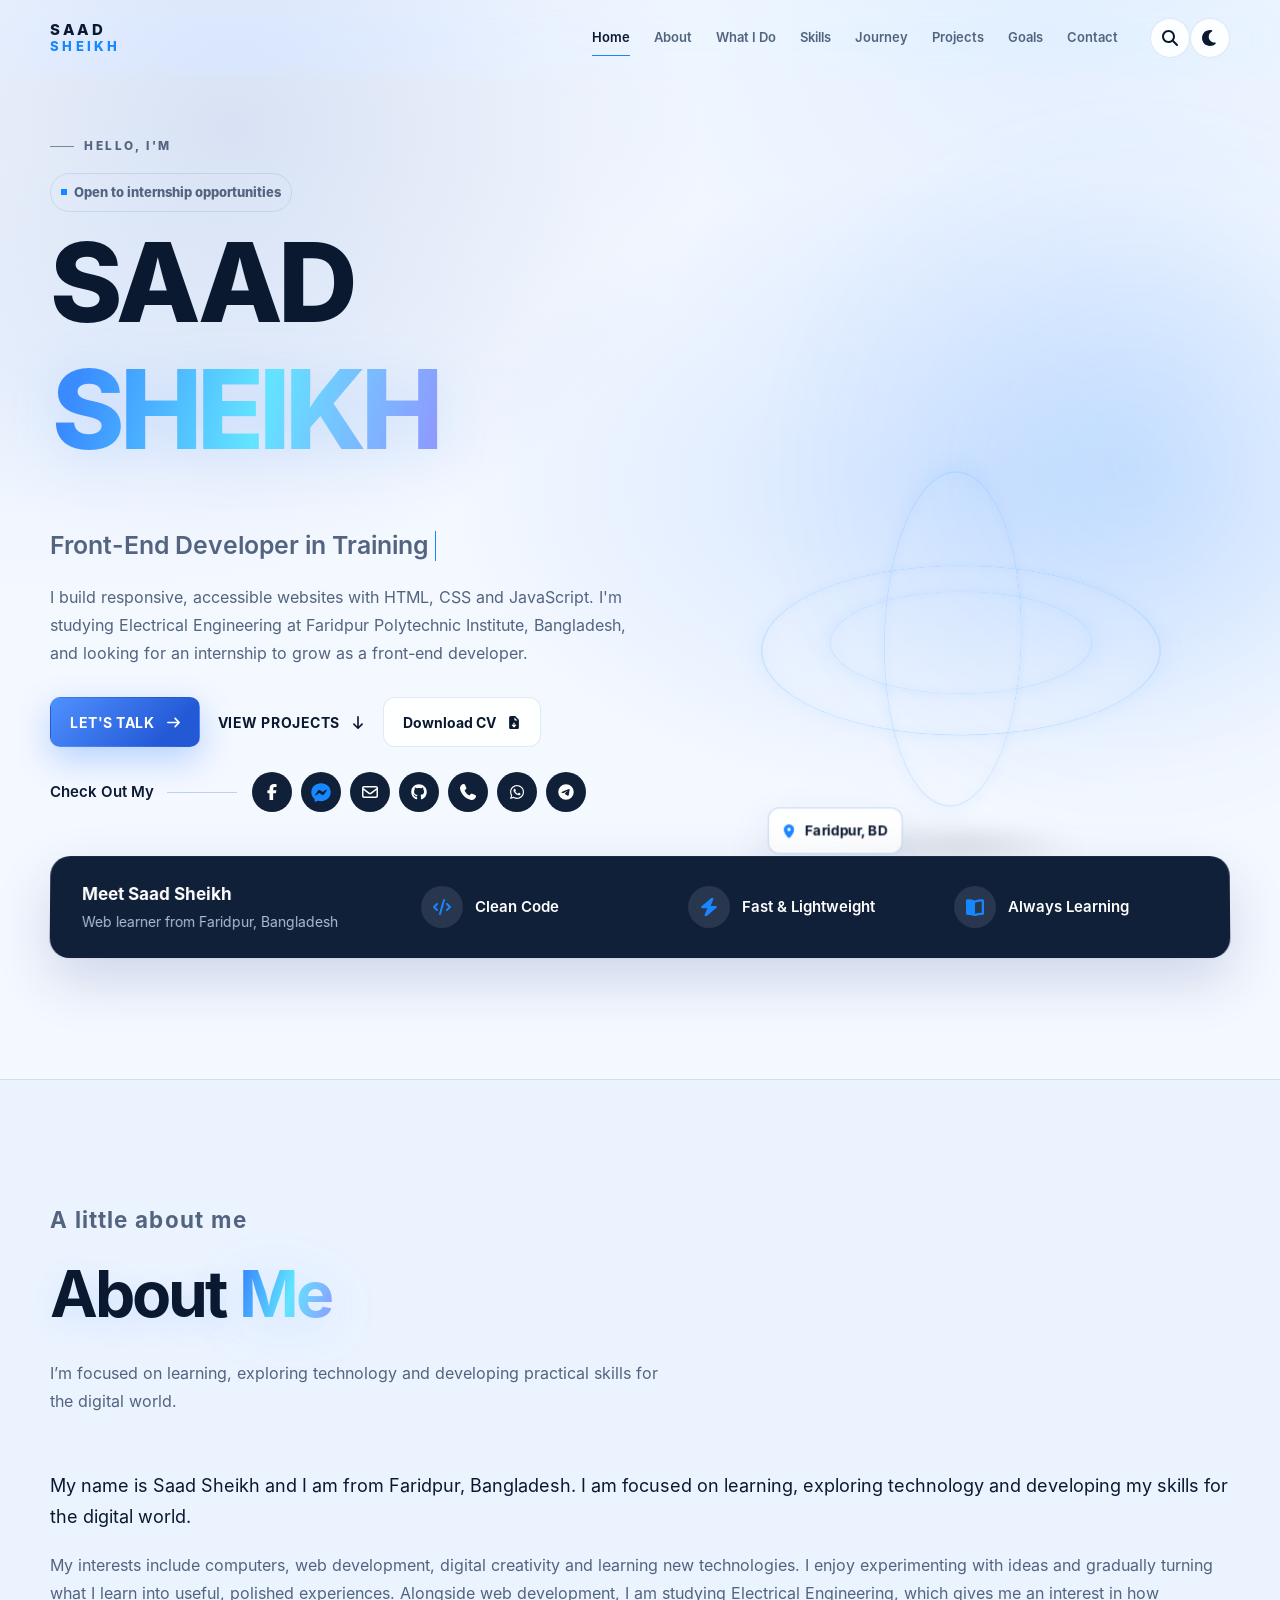
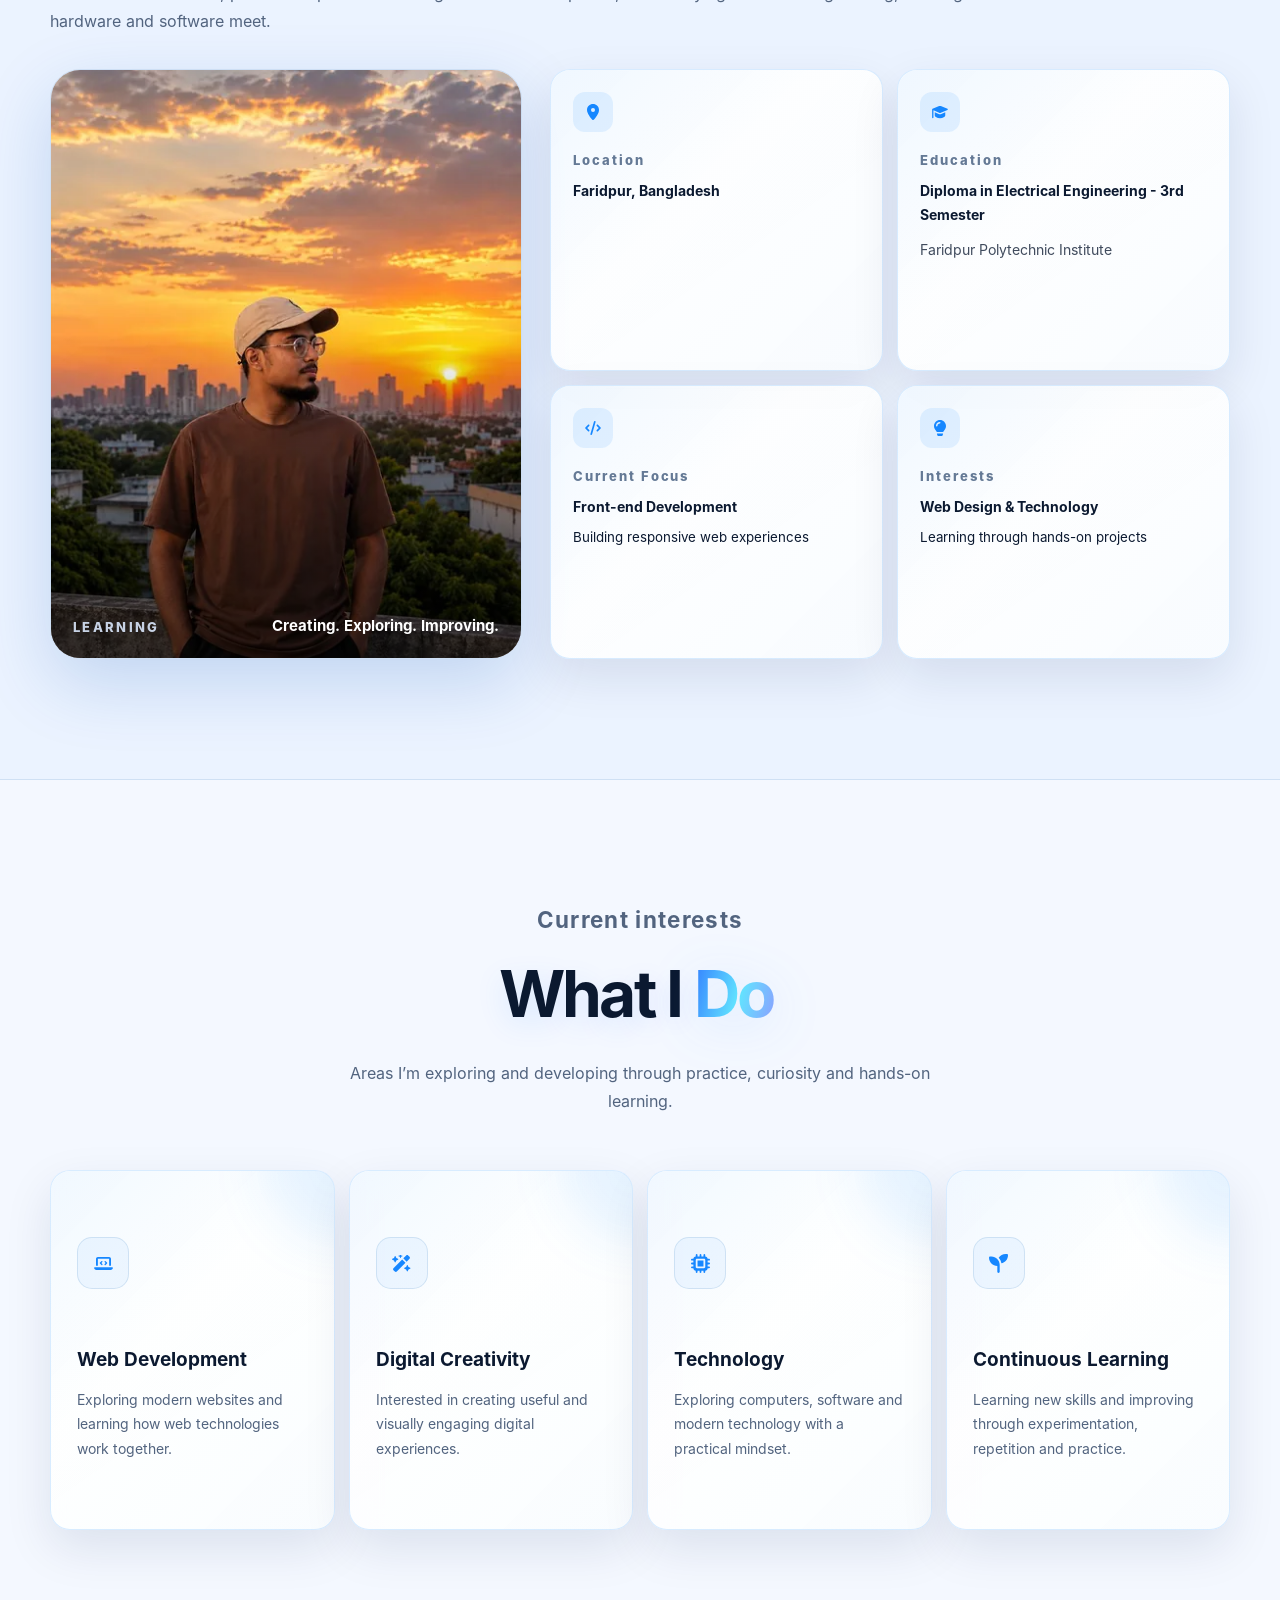
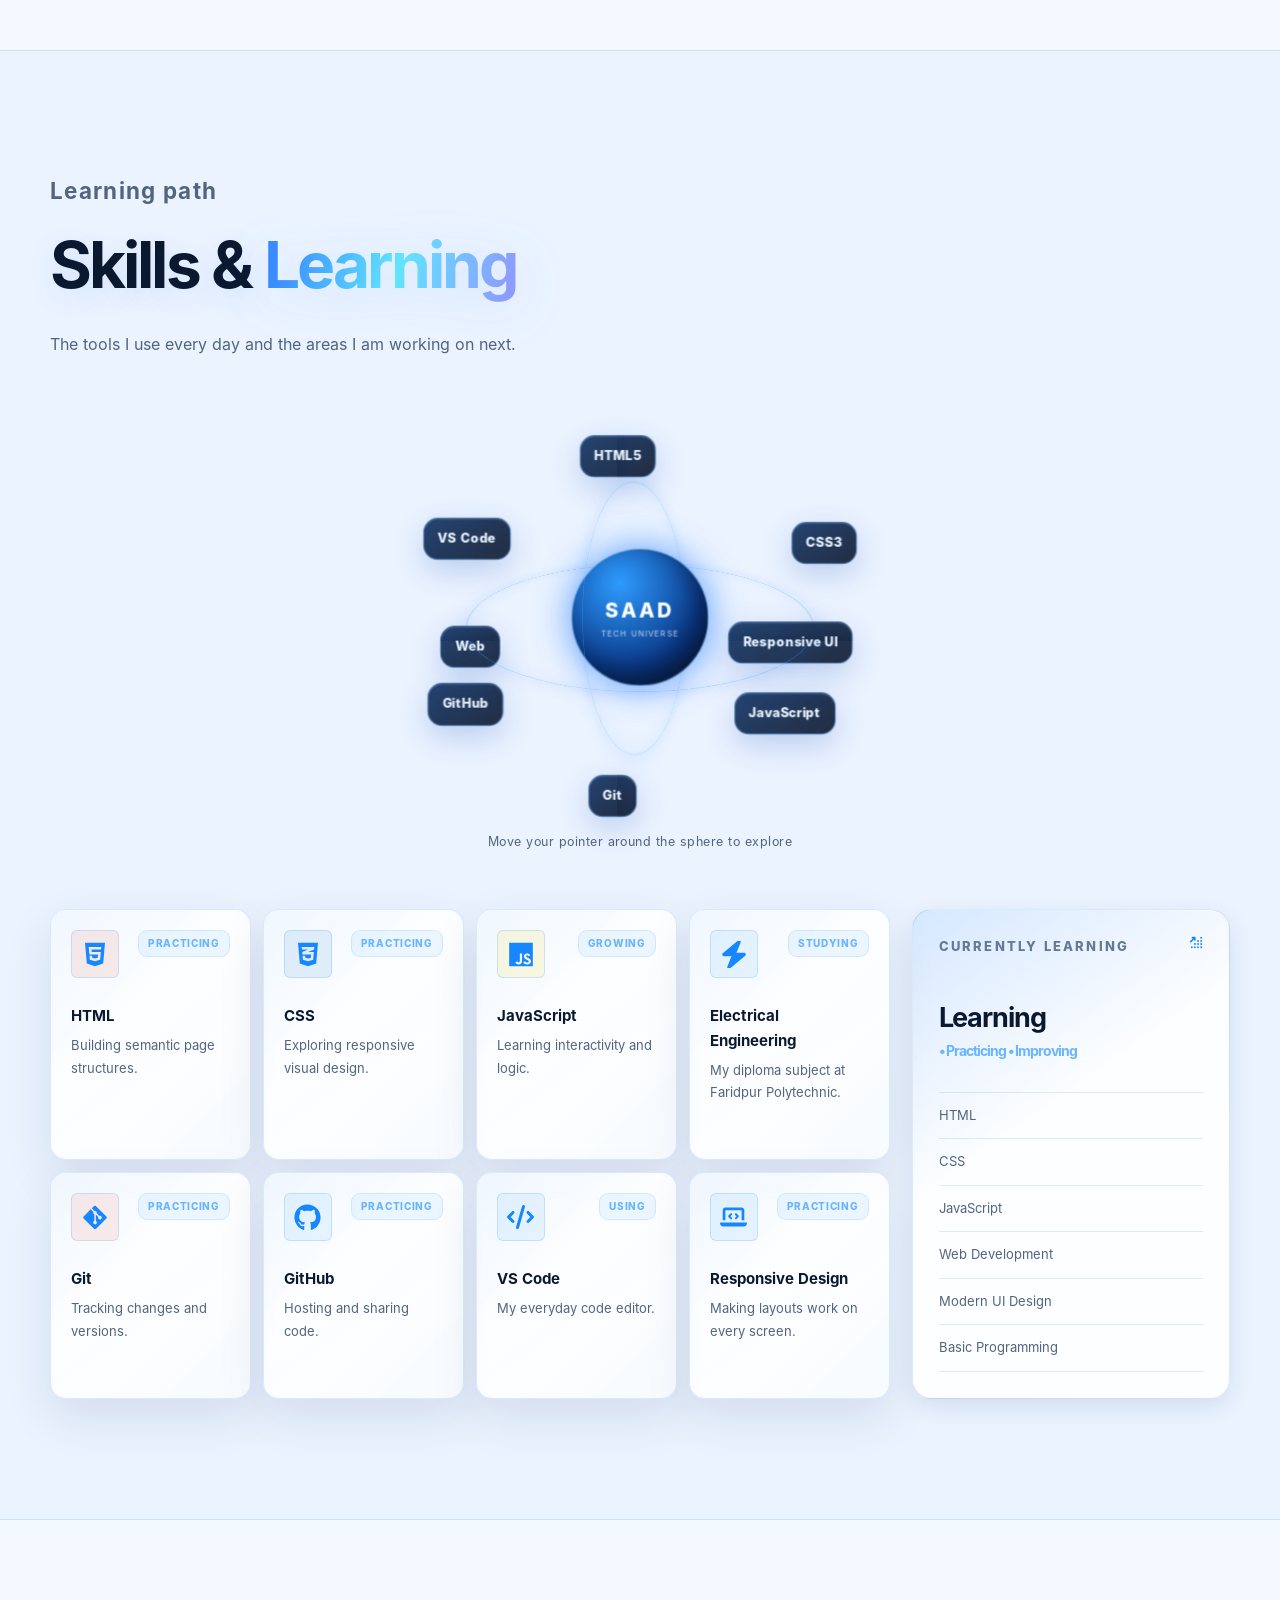
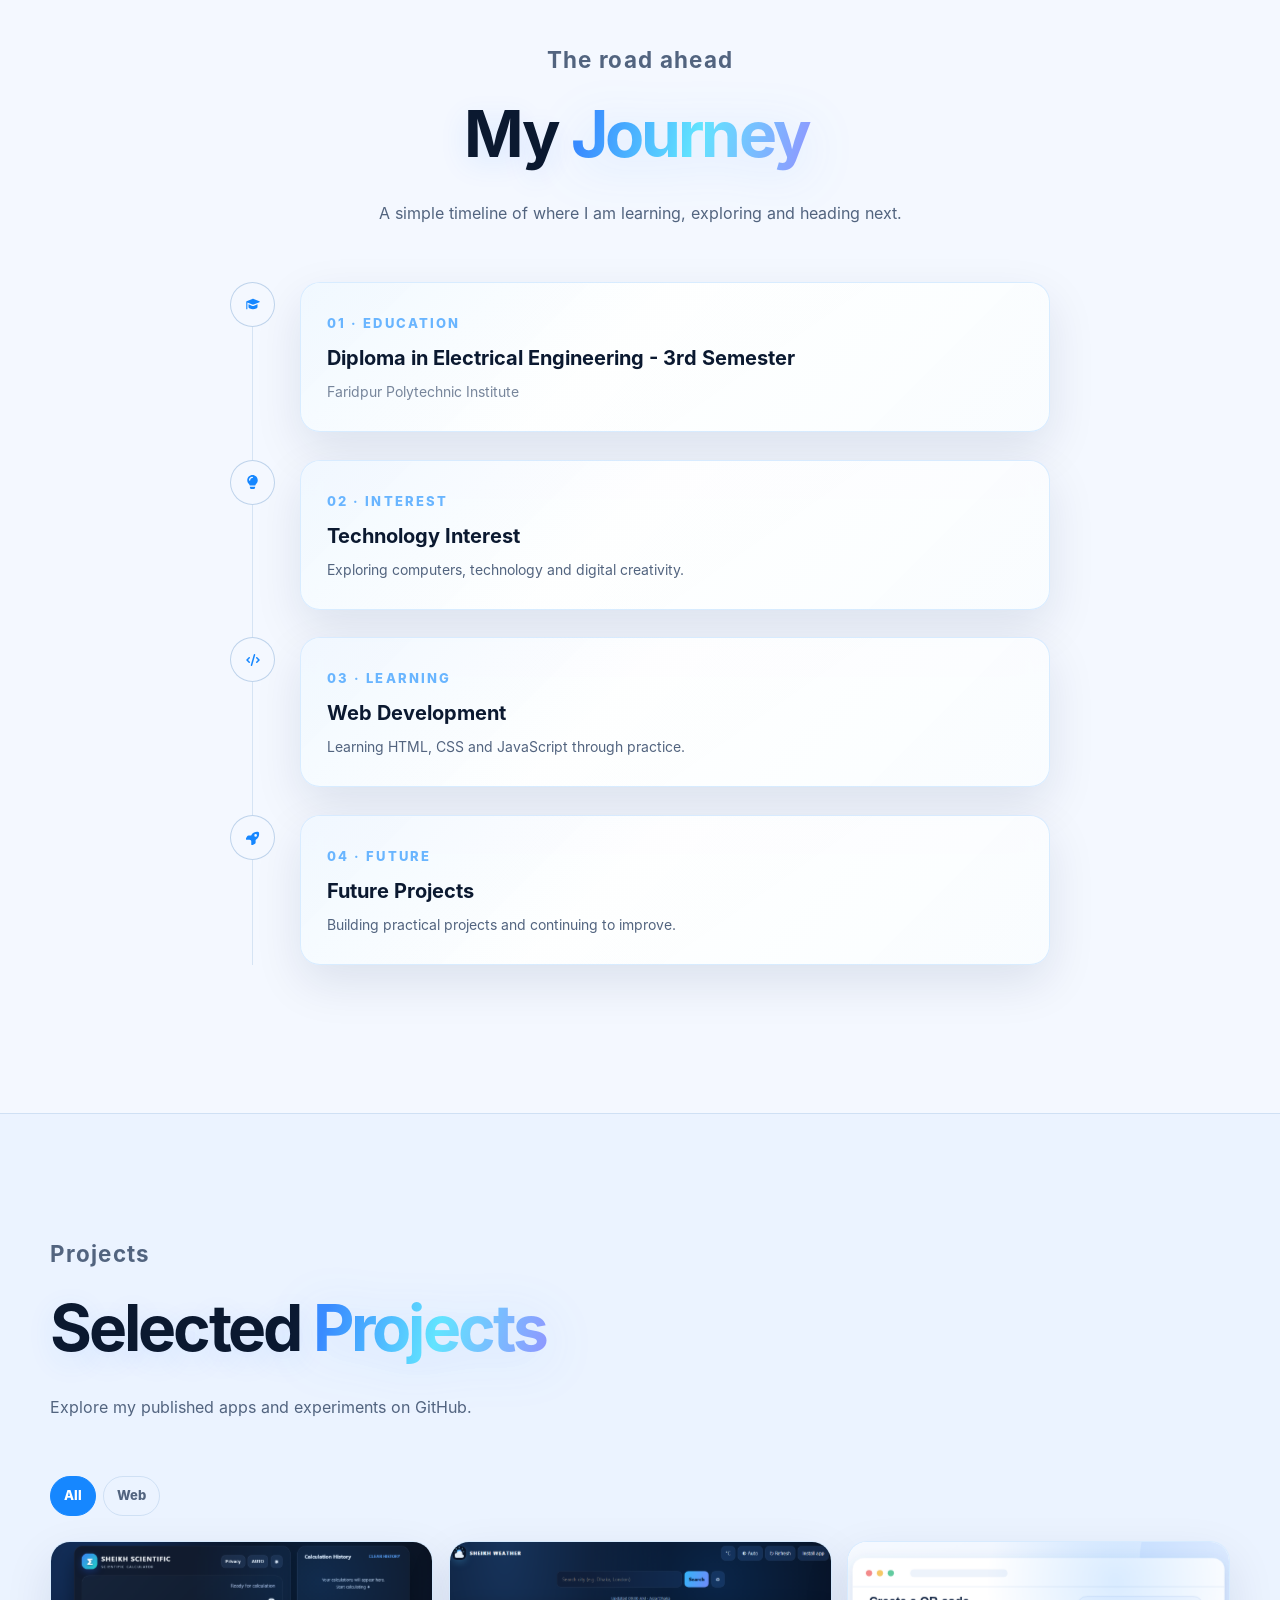
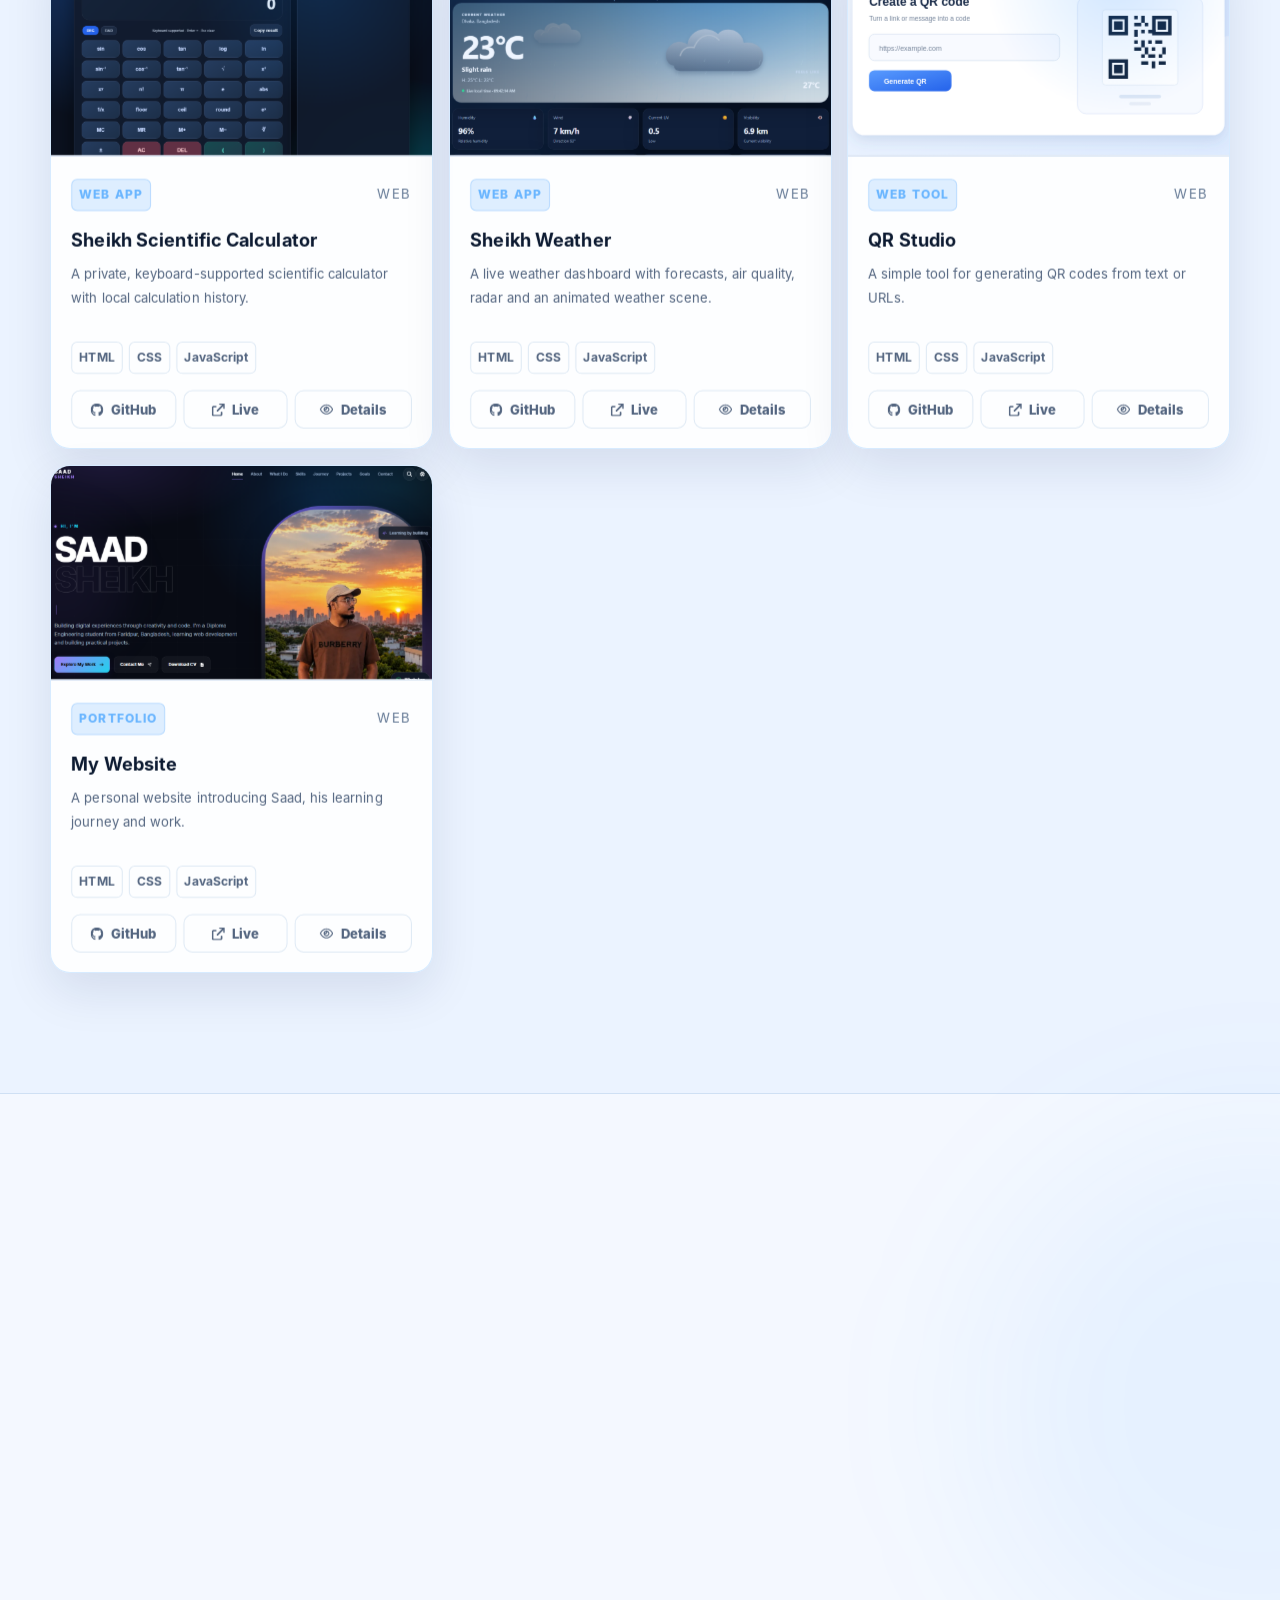
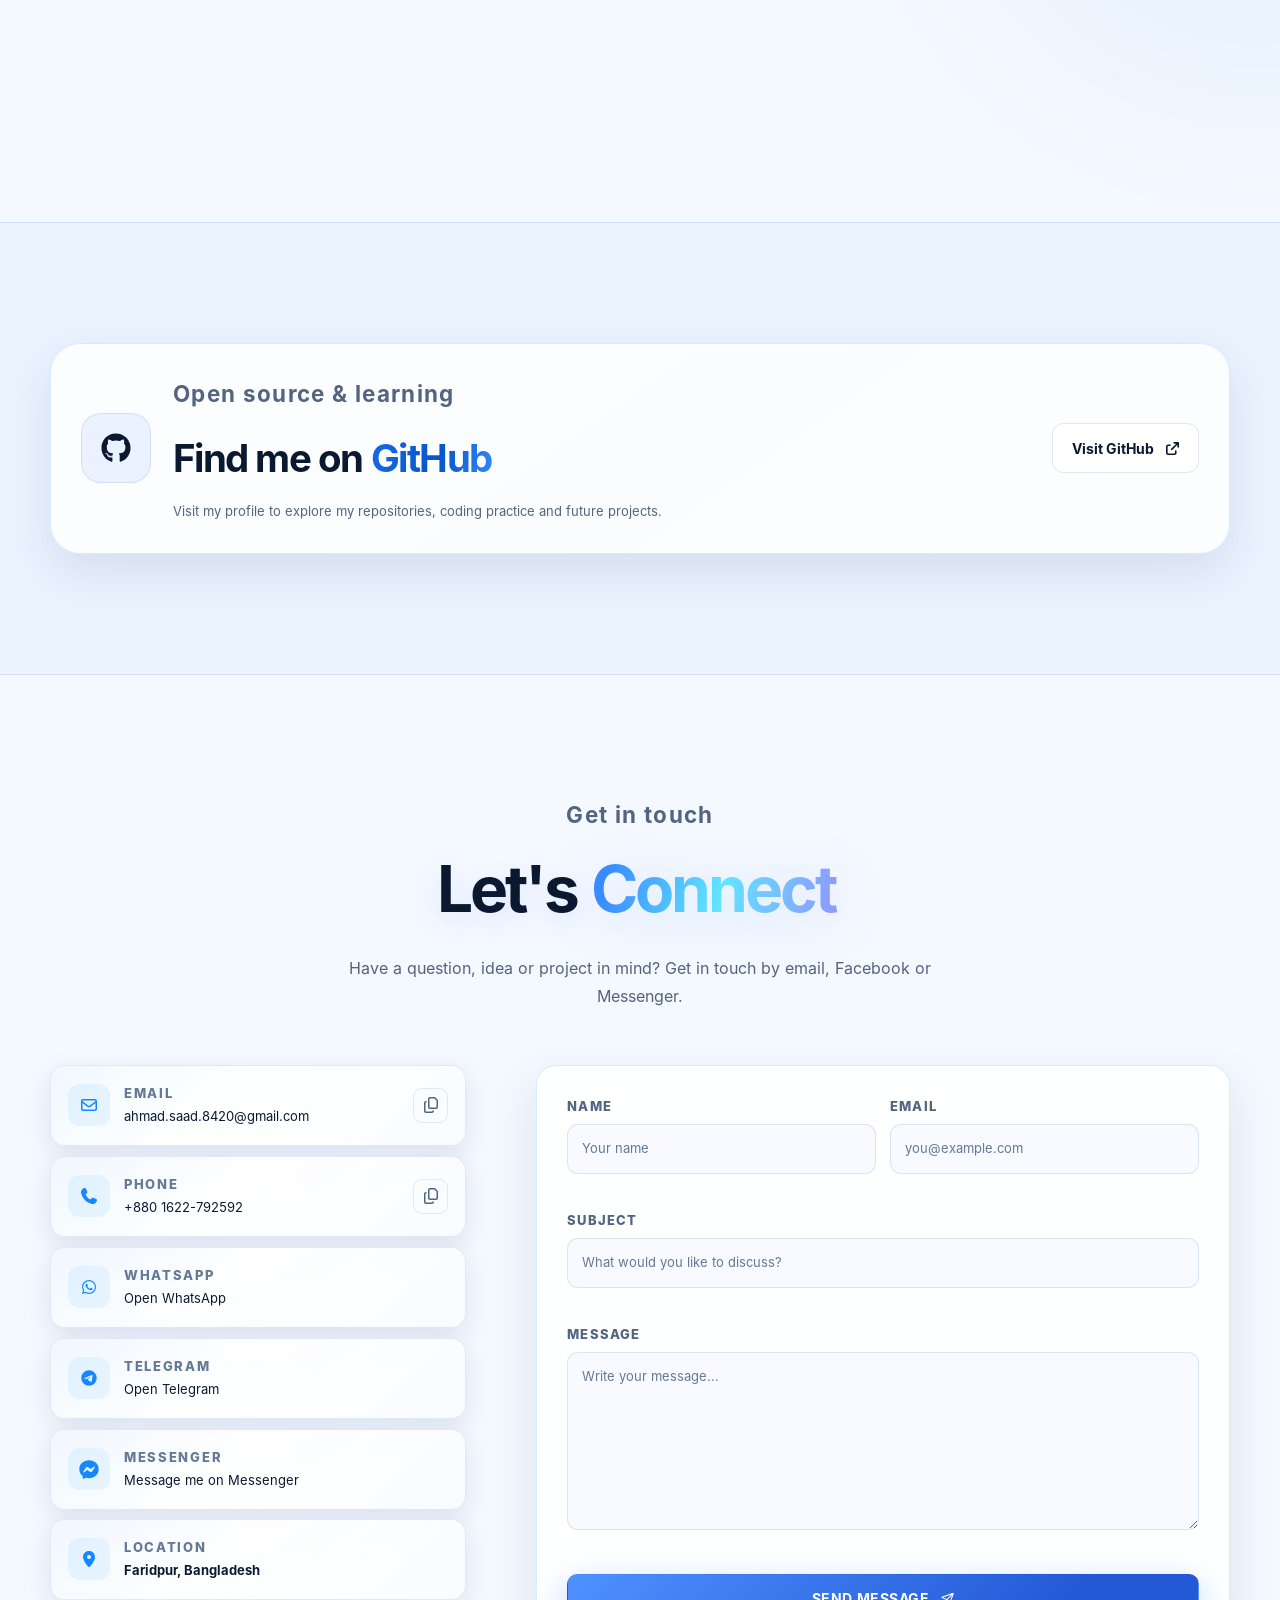
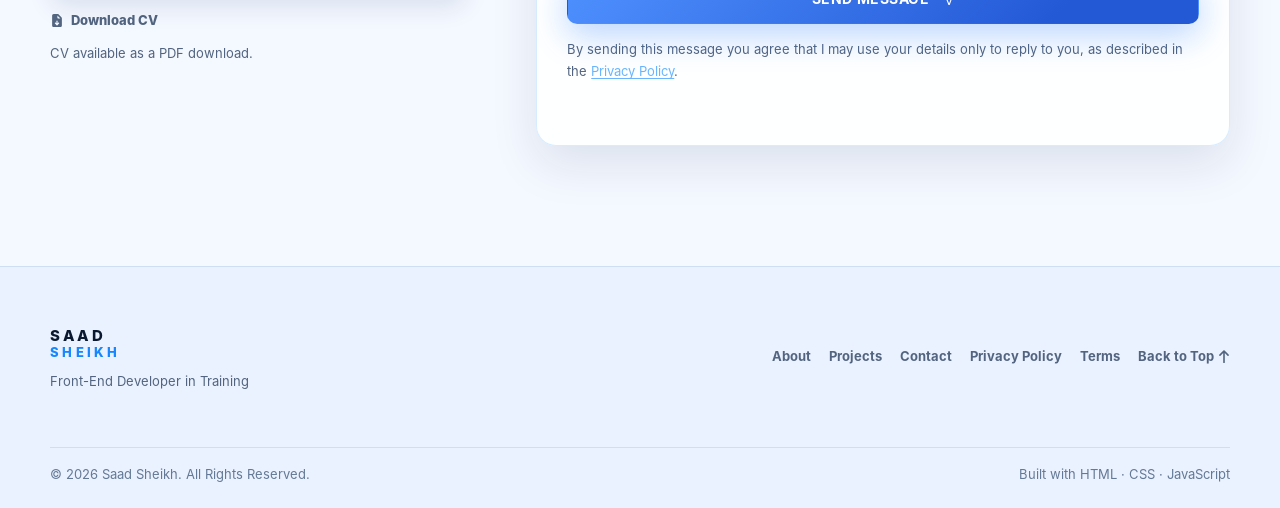
==== commit 7ef81a08: "Add files via upload" ====
--- a/index.html
+++ b/index.html
@@ -2,53 +2,54 @@
 <html lang="en">
 <head>
   <meta charset="utf-8">
-  <meta http-equiv="Content-Security-Policy" content="default-src 'self'; script-src 'self'; style-src 'self'; font-src 'self'; img-src 'self' data:; connect-src 'self' https://api.github.com; manifest-src 'self'; worker-src 'self'; base-uri 'self'; form-action 'self'; object-src 'none'; frame-src 'none'">
-  <script src="js/boot.js?v=7"></script>
   <meta name="viewport" content="width=device-width, initial-scale=1">
-  <meta name="description" content="Saad Sheikh — Digital Creator and aspiring web developer from Faridpur, Bangladesh. Explore my learning journey, web development projects, technical interests and contact information.">
-  <meta name="theme-color" content="#080B14" id="themeColorMeta">
+  <script src="js/boot.js?v=boot-v16"></script>
+  <meta name="description" content="Saad Sheikh is a front-end developer in training and Electrical Engineering diploma student from Faridpur, Bangladesh. See his projects, skills and CV.">
+  <meta name="theme-color" content="#080D18" id="themeColorMeta">
   <meta name="application-name" content="Saad Sheikh">
   <meta name="color-scheme" content="dark light">
   <meta name="author" content="Saad Sheikh">
-  <meta name="robots" content="index, follow">
+  <meta name="keywords" content="Saad Sheikh, front-end developer, web development, HTML, CSS, JavaScript, portfolio, Bangladesh">
+  <meta name="robots" content="index, follow, max-image-preview:large">
+  <meta name="googlebot" content="index, follow, max-snippet:-1, max-image-preview:large, max-video-preview:-1">
   <meta name="referrer" content="strict-origin-when-cross-origin">
   <meta name="format-detection" content="telephone=no">
   <meta property="og:type" content="website">
   <meta property="og:url" content="https://saadsheikh.bond/">
   <meta property="og:site_name" content="Saad Sheikh">
-  <meta property="og:title" content="Saad Sheikh | Digital Creator & Future Developer">
-  <meta property="og:description" content="Official portfolio of Saad Sheikh, a digital creator and aspiring web developer from Faridpur, Bangladesh. Explore projects, skills and learning progress.">
+  <meta property="og:title" content="Saad Sheikh | Front-End Developer in Training">
+  <meta property="og:description" content="Portfolio of Saad Sheikh, a front-end developer in training and Electrical Engineering diploma student from Faridpur, Bangladesh.">
   <meta property="og:image" content="https://saadsheikh.bond/assets/images/og-image.jpg">
   <meta property="og:locale" content="en_US">
   <meta property="og:image:width" content="1200">
   <meta property="og:image:height" content="630">
   <meta property="og:image:alt" content="Saad Sheikh standing on a rooftop at sunset">
   <meta name="twitter:card" content="summary_large_image">
-  <meta name="twitter:title" content="Saad Sheikh | Digital Creator & Future Developer">
-  <meta name="twitter:description" content="Official portfolio of Saad Sheikh, a digital creator and aspiring web developer from Faridpur, Bangladesh. Explore projects, skills and learning progress.">
+  <meta name="twitter:title" content="Saad Sheikh | Front-End Developer in Training">
+  <meta name="twitter:description" content="Portfolio of Saad Sheikh, a front-end developer in training and Electrical Engineering diploma student from Faridpur, Bangladesh.">
   <meta name="twitter:image" content="https://saadsheikh.bond/assets/images/og-image.jpg">
   <link rel="canonical" href="https://saadsheikh.bond/">
-  <link rel="icon" href="favicon-32.png?v=7" sizes="32x32" type="image/png">
-  <link rel="icon" href="favicon-48.png?v=7" sizes="48x48" type="image/png">
-  <link rel="shortcut icon" href="favicon.ico?v=7">
+  <link rel="icon" href="favicon-32.png?v=10" sizes="32x32" type="image/png">
+  <link rel="icon" href="favicon-48.png?v=10" sizes="48x48" type="image/png">
+  <link rel="icon" href="favicon.svg" type="image/svg+xml">
+  <link rel="shortcut icon" href="favicon.ico?v=10">
   <link rel="apple-touch-icon" href="assets/icons/apple-touch-icon.png">
   <link rel="manifest" href="manifest.json">
-  <link rel="stylesheet" href="css/icons.css?v=7">
-  <link rel="stylesheet" href="css/style.css?v=8">
-  <script type="application/ld+json">{"@context": "https://schema.org", "@graph": [{"@type": "WebSite", "@id": "https://saadsheikh.bond/#website", "url": "https://saadsheikh.bond/", "name": "Saad Sheikh", "description": "Portfolio of Saad Sheikh, a digital creator and aspiring web developer from Faridpur, Bangladesh.", "inLanguage": "en"}, {"@type": "Person", "@id": "https://saadsheikh.bond/#person", "name": "Saad Sheikh", "url": "https://saadsheikh.bond/", "image": "https://saadsheikh.bond/assets/images/profile.jpg", "jobTitle": "Digital Creator & Aspiring Web Developer", "knowsAbout": ["Web development", "HTML", "CSS", "JavaScript", "Electrical engineering"], "address": {"@type": "PostalAddress", "addressLocality": "Faridpur", "addressCountry": "BD"}, "sameAs": ["https://github.com/ahmadsaad8420-stack", "https://t.me/saadahmad9k"]}]}</script>
-  <title>Saad Sheikh | Digital Creator &amp; Future Developer</title>
+  <link rel="preload" href="assets/fonts/inter-400.woff2" as="font" type="font/woff2" crossorigin>
+  <link rel="preload" as="image" href="assets/images/hero-cutout-480.png" imagesrcset="assets/images/hero-cutout-480.png 480w, assets/images/hero-cutout-720.png 720w, assets/images/hero-cutout.png 961w" imagesizes="(max-width: 700px) 90vw, 45vw">
+  <link rel="stylesheet" href="css/icons.css?v=icons-v18">
+  <link rel="stylesheet" href="css/style.css?v=portfolio-pro-v18">
+  <script type="application/ld+json">{"@context": "https://schema.org", "@graph": [{"@type": "WebSite", "@id": "https://saadsheikh.bond/#website", "url": "https://saadsheikh.bond/", "name": "Saad Sheikh", "description": "Portfolio of Saad Sheikh, a front-end developer in training from Faridpur, Bangladesh.", "inLanguage": "en"}, {"@type": "Person", "@id": "https://saadsheikh.bond/#person", "name": "Saad Sheikh", "url": "https://saadsheikh.bond/", "image": "https://saadsheikh.bond/assets/images/about-720.jpg", "jobTitle": "Front-End Developer in Training", "alumniOf": {"@type": "CollegeOrUniversity", "name": "Faridpur Polytechnic Institute"}, "knowsAbout": ["Web development", "HTML", "CSS", "JavaScript", "Electrical engineering"], "address": {"@type": "PostalAddress", "addressLocality": "Faridpur", "addressCountry": "BD"}, "sameAs": ["https://github.com/ahmadsaad8420-stack", "https://t.me/saadahmad9k", "https://www.facebook.com/share/1aUYR12oY3/", "https://m.me/s4admp4"]}]}</script>
+  <title>Saad Sheikh | Front-End Developer in Training</title>
 </head>
 <body>
-  <noscript><p class="noscript-note">This site works best with JavaScript enabled (contact details and the project list need it). You can still read everything else.</p></noscript>
+  <div class="site-loader" id="siteLoader" role="status" aria-label="Loading portfolio">
+    <div class="loader-orb" aria-hidden="true"><span></span><span></span><span></span></div>
+    <strong>SAAD <span>SHEIKH</span></strong><small>Building a better experience</small>
+    <div class="loader-track"><i></i></div>
+  </div>
+  <div class="cursor-glow" id="cursorGlow" aria-hidden="true"></div>
   <a class="skip-link" href="#main-content">Skip to content</a>
-
-  <div class="loader" id="loader" aria-hidden="true">
-    <div class="loader__inner">
-      <img class="loader__photo" src="assets/images/loader-photo.webp" alt="" width="104" height="104">
-      <span class="loader__name">SAAD SHEIKH</span>
-      <span class="loader__line"></span>
-    </div>
-  </div>
 
   <div class="scroll-progress" id="scrollProgress" aria-hidden="true"></div>
 
@@ -84,77 +85,79 @@
     </nav>
   </header>
 
-  <main id="main-content">
+  <main id="main-content" tabindex="-1">
     <section class="hero section" id="home" aria-labelledby="hero-title">
       <div class="hero__glow hero__glow--one" aria-hidden="true"></div>
       <div class="hero__glow hero__glow--two" aria-hidden="true"></div>
-      <div class="hero__grid" aria-hidden="true"></div>
+      <canvas class="hero-scene" id="heroScene" aria-hidden="true"></canvas>
       <div class="container hero__layout">
         <div class="hero__content reveal">
-          <p class="eyebrow"><span class="eyebrow__dot"></span> HI, I'M</p>
-          <h1 id="hero-title">SAAD <span>SHEIKH</span></h1>
-          <p class="hero__role"><span id="typingText">Creative Learner</span><span class="typing-caret" aria-hidden="true"></span></p>
-          <p class="hero__intro">Building digital experiences through creativity and code. I'm a Diploma Engineering student from Faridpur, Bangladesh, learning web development and building practical projects.</p>
+          <p class="hero-greeting">HELLO, I'M</p>
+          <span class="status-pill"><i class="fa-solid fa-circle" aria-hidden="true"></i> Open to internship opportunities</span>
+          <h1 id="hero-title">Saad <span>Sheikh</span></h1>
+          <p class="hero__role"><span id="typingText">Front-End Developer in Training</span><span class="typing-caret" aria-hidden="true"></span></p>
+          <p class="hero__intro">I build responsive, accessible websites with HTML, CSS and JavaScript. I'm studying Electrical Engineering at Faridpur Polytechnic Institute, Bangladesh, and looking for an internship to grow as a front-end developer.</p>
           <div class="hero__actions">
-            <a class="button button--primary magnetic" href="#projects"><span>Explore My Work</span><i class="fa-solid fa-arrow-right" aria-hidden="true"></i></a>
-            <a class="button button--secondary magnetic" href="#contact"><span>Contact Me</span><i class="fa-regular fa-paper-plane" aria-hidden="true"></i></a>
-            <a class="button button--secondary magnetic" href="assets/cv/Saad-Sheikh-CV.pdf" download><span>Download CV</span><i class="fa-solid fa-file-arrow-down" aria-hidden="true"></i></a>
-          </div>
-          <div class="social-links" aria-label="Social links">
-            <a href="https://www.facebook.com/share/19E8xjMpwa/" target="_blank" rel="noopener noreferrer" aria-label="Facebook" data-tooltip="Facebook"><i class="fa-brands fa-facebook-f" aria-hidden="true"></i></a>
+            <a class="button button--primary" href="#contact"><span>Let's Talk</span><i class="fa-solid fa-arrow-right" aria-hidden="true"></i></a>
+            <a class="button button--link" href="#projects"><span>View Projects</span><i class="fa-solid fa-arrow-down" aria-hidden="true"></i></a>
+            <a class="button button--secondary" href="assets/cv/Saad-Sheikh-CV.pdf" download><span>Download CV</span><i class="fa-solid fa-file-arrow-down" aria-hidden="true"></i></a>
+          </div>
+          <div class="social-links" aria-label="Social links"><span class="social-label">Check Out My</span><span class="social-line" aria-hidden="true"></span>
+            <a href="https://www.facebook.com/share/1aUYR12oY3/" target="_blank" rel="noopener noreferrer" aria-label="Facebook" data-tooltip="Facebook"><i class="fa-brands fa-facebook-f" aria-hidden="true"></i></a>
+            <a href="https://m.me/s4admp4" data-contact="messenger" aria-label="Message Saad on Messenger" data-tooltip="Messenger"><img class="messenger-brand-icon" src="assets/icons/facebook-messenger.svg" alt=""></a>
             <a href="#contact" data-contact="email" aria-label="Send email" data-tooltip="Email"><i class="fa-regular fa-envelope" aria-hidden="true"></i></a>
             <a href="https://github.com/ahmadsaad8420-stack" target="_blank" rel="noopener noreferrer" aria-label="GitHub profile" data-tooltip="GitHub"><i class="fa-brands fa-github" aria-hidden="true"></i></a>
             <a href="#contact" data-contact="phone" aria-label="Call Saad Sheikh" data-tooltip="Call"><i class="fa-solid fa-phone" aria-hidden="true"></i></a>
-            <a href="#contact" data-contact="whatsapp" target="_blank" rel="noopener noreferrer" aria-label="Contact on WhatsApp" data-tooltip="WhatsApp"><i class="fa-brands fa-whatsapp" aria-hidden="true"></i></a>
-            <a href="#contact" data-contact="telegram" target="_blank" rel="noopener noreferrer" aria-label="Contact on Telegram" data-tooltip="Telegram"><i class="fa-brands fa-telegram" aria-hidden="true"></i></a>
-          </div>
-        </div>
-
-        <div class="hero__visual reveal reveal--delay" data-parallax-wrap>
-          <div class="hero-photo-frame">
-            <div class="hero-photo-glow" aria-hidden="true"></div>
-            <div class="hero-photo-ring" aria-hidden="true"></div>
-            <picture><source srcset="assets/images/profile-480.webp 480w, assets/images/profile-720.webp 720w, assets/images/profile.webp 941w" sizes="(max-width: 600px) 90vw, 510px" type="image/webp"><img src="assets/images/profile.jpg" srcset="assets/images/profile-480.jpg 480w, assets/images/profile-720.jpg 720w, assets/images/profile.jpg 941w" sizes="(max-width: 600px) 90vw, 510px" alt="Saad Sheikh wearing glasses and a cap, standing on a rooftop against a sunset city skyline" class="profile-photo" width="941" height="1672" fetchpriority="high"></picture>
+            <a href="#contact" data-contact="whatsapp" aria-label="Contact on WhatsApp" data-tooltip="WhatsApp"><i class="fa-brands fa-whatsapp" aria-hidden="true"></i></a>
+            <a href="#contact" data-contact="telegram" aria-label="Contact on Telegram" data-tooltip="Telegram"><i class="fa-brands fa-telegram" aria-hidden="true"></i></a>
+          </div>
+        </div>
+
+        <div class="hero__visual reveal reveal--delay">
+          <div class="hero-photo-3d" id="heroPhoto3D">
+            <div class="portrait-orbit" aria-hidden="true">
+              <span class="portrait-orbit__ring portrait-orbit__ring--horizontal"></span>
+              <span class="portrait-orbit__ring portrait-orbit__ring--vertical"></span>
+              <span class="portrait-orbit__ring portrait-orbit__ring--diagonal"></span>
+            </div>
+            <div class="hero-photo-shadow" aria-hidden="true"></div>
+            <button class="hero-photo-btn" id="heroPhotoBtn" type="button" aria-label="Enable motion-based 3D effect" title="Tap to enable motion-based 3D">
+              <img src="assets/images/hero-cutout-480.png" srcset="assets/images/hero-cutout-480.png 480w, assets/images/hero-cutout-720.png 720w, assets/images/hero-cutout.png 961w" sizes="(max-width: 600px) 80vw, 480px" alt="Saad Sheikh wearing glasses and a cap" class="profile-photo" width="961" height="1169" fetchpriority="high" decoding="async">
+            </button>
             <span class="photo-tag"><i class="fa-solid fa-location-dot" aria-hidden="true"></i> Faridpur, BD</span>
           </div>
-          <div class="floating-note floating-note--top" aria-hidden="true"><i class="fa-solid fa-code" aria-hidden="true"></i><span>Learning by building</span></div>
-          <div class="floating-note floating-note--bottom" aria-hidden="true"><span class="pulse-dot"></span><span>Future Developer</span></div>
-        </div>
-      </div>
+        </div>
+      </div>
+      <div class="container"><div class="hero-bar">
+        <div class="hero-bar__intro"><strong>Meet Saad Sheikh</strong><span>Web learner from Faridpur, Bangladesh</span></div>
+        <div class="hero-bar__item"><span class="hero-bar__icon"><i class="fa-solid fa-code" aria-hidden="true"></i></span><span>Clean Code</span></div>
+        <div class="hero-bar__item"><span class="hero-bar__icon"><i class="fa-solid fa-bolt" aria-hidden="true"></i></span><span>Fast &amp; Lightweight</span></div>
+        <div class="hero-bar__item"><span class="hero-bar__icon"><i class="fa-solid fa-book-open" aria-hidden="true"></i></span><span>Always Learning</span></div>
+      </div></div>
       <a class="scroll-cue" href="#about" aria-label="Scroll to About section"><span>SCROLL</span><i class="fa-solid fa-arrow-down" aria-hidden="true"></i></a>
     </section>
 
-
-    <section class="quick-intro" aria-label="Quick introduction">
-      <div class="container quick-intro__grid">
-        <a class="quick-card" href="#about"><i class="fa-solid fa-user" aria-hidden="true"></i><span>Who I am</span><strong>Saad Sheikh, Diploma Engineering student from Faridpur</strong></a>
-        <a class="quick-card" href="#skills"><i class="fa-solid fa-book-open" aria-hidden="true"></i><span>What I'm learning</span><strong>HTML, CSS, JavaScript and web development</strong></a>
-        <a class="quick-card" href="#projects"><i class="fa-solid fa-laptop-code" aria-hidden="true"></i><span>What I can build</span><strong>Responsive websites and JavaScript tools</strong></a>
-        <a class="quick-card" href="#contact"><i class="fa-regular fa-paper-plane" aria-hidden="true"></i><span>Get in touch</span><strong>Email, phone, WhatsApp, Telegram or CV</strong></a>
-      </div>
-    </section>
-
-    <section class="section section--alt" id="about" aria-labelledby="about-title">
+    <section class="section section--alt about-3d-section" id="about" aria-labelledby="about-title">
       <div class="container">
         <div class="section-heading reveal">
-          <p class="eyebrow">A LITTLE ABOUT ME</p>
+          <p class="eyebrow">A little about me</p>
           <h2 id="about-title">About <span>Me</span></h2>
           <p>I’m focused on learning, exploring technology and developing practical skills for the digital world.</p>
         </div>
-        <div class="about-grid">
-          <div class="about-copy reveal">
-            <p class="lead">My name is Saad Sheikh and I am from Faridpur, Bangladesh. I am focused on learning, exploring technology and developing my skills for the digital world.</p>
-            <p>My interests include computers, web development, digital creativity and learning new technologies. I enjoy experimenting with ideas and gradually turning what I learn into useful, polished experiences. Alongside web development, I am studying Electrical Engineering, which gives me an interest in how hardware and software meet.</p>
-            <div class="about-photo-card">
-              <picture><source srcset="assets/images/profile-480.webp 480w, assets/images/profile-720.webp 720w" sizes="(max-width: 600px) 90vw, 420px" type="image/webp"><img src="assets/images/profile-720.jpg" srcset="assets/images/profile-480.jpg 480w, assets/images/profile-720.jpg 720w" sizes="(max-width: 600px) 90vw, 420px" alt="Saad Sheikh outdoors at sunset" loading="lazy" decoding="async" width="941" height="1672"></picture>
-              <div class="about-photo-caption"><span>LEARNING</span><strong>Creating. Exploring. Improving.</strong></div>
-            </div>
+        <div class="about-copy about-copy--full reveal">
+          <p class="lead">My name is Saad Sheikh and I am from Faridpur, Bangladesh. I am focused on learning, exploring technology and developing my skills for the digital world.</p>
+          <p>My interests include computers, web development, digital creativity and learning new technologies. I enjoy experimenting with ideas and gradually turning what I learn into useful, polished experiences. Alongside web development, I am studying Electrical Engineering, which gives me an interest in how hardware and software meet.</p>
+        </div>
+        <div class="about-bottom-grid about-3d-grid">
+          <div class="about-photo-card about-3d-card reveal" data-tilt-card>
+            <picture><source srcset="assets/images/about-480.webp 480w, assets/images/about-720.webp 720w" sizes="(max-width: 600px) 90vw, 420px" type="image/webp"><img src="assets/images/about-720.jpg" srcset="assets/images/about-480.jpg 480w, assets/images/about-720.jpg 720w" sizes="(max-width: 600px) 90vw, 420px" alt="Saad Sheikh standing on a rooftop at sunset" loading="lazy" decoding="async" width="941" height="1672"></picture>
+            <div class="about-photo-caption"><span>LEARNING</span><strong>Creating. Exploring. Improving.</strong></div>
           </div>
           <div class="info-grid reveal reveal--delay">
             <article class="info-card"><div class="info-card__icon"><i class="fa-solid fa-location-dot" aria-hidden="true"></i></div><span>Location</span><strong>Faridpur, Bangladesh</strong></article>
             <article class="info-card"><div class="info-card__icon"><i class="fa-solid fa-graduation-cap" aria-hidden="true"></i></div><span>Education</span><strong>Diploma in Electrical Engineering - 3rd Semester</strong><small class="education-college">Faridpur Polytechnic Institute</small></article>
-            <article class="info-card"><div class="info-card__icon"><i class="fa-regular fa-envelope" aria-hidden="true"></i></div><span>Email</span><a href="#contact" data-contact="email" data-fill-text>Email (needs JavaScript)</a></article>
-            <article class="info-card"><div class="info-card__icon"><i class="fa-solid fa-phone" aria-hidden="true"></i></div><span>Phone</span><a href="#contact" data-contact="phone" data-fill-text>Phone (needs JavaScript)</a></article>
+            <article class="info-card"><div class="info-card__icon"><i class="fa-solid fa-code" aria-hidden="true"></i></div><span>Current Focus</span><strong>Front-end Development</strong><small>Building responsive web experiences</small></article>
+            <article class="info-card"><div class="info-card__icon"><i class="fa-solid fa-lightbulb" aria-hidden="true"></i></div><span>Interests</span><strong>Web Design &amp; Technology</strong><small>Learning through hands-on projects</small></article>
           </div>
         </div>
       </div>
@@ -163,7 +166,7 @@
     <section class="section" id="what-i-do" aria-labelledby="what-title">
       <div class="container">
         <div class="section-heading section-heading--center reveal">
-          <p class="eyebrow">CURRENT INTERESTS</p>
+          <p class="eyebrow">Current interests</p>
           <h2 id="what-title">What I <span>Do</span></h2>
           <p>Areas I’m exploring and developing through practice, curiosity and hands-on learning.</p>
         </div>
@@ -179,23 +182,30 @@
     <section class="section section--alt" id="skills" aria-labelledby="skills-title">
       <div class="container">
         <div class="section-heading reveal">
-          <p class="eyebrow">LEARNING PATH</p>
+          <p class="eyebrow">Learning path</p>
           <h2 id="skills-title">Skills & <span>Learning</span></h2>
-          <p>These are learning areas, not professional certifications. The goal is steady, honest progress.</p>
+          <p>The tools I use every day and the areas I am working on next.</p>
+        </div>
+        <div class="skills-orbit-wrap reveal" aria-label="Interactive 3D technology skills sphere">
+          <div class="skills-orbit" id="skillsOrbit">
+            <div class="orbit-core"><span>SAAD</span><small>TECH UNIVERSE</small></div>
+            <span class="orbit-tag tag-html">HTML5</span><span class="orbit-tag tag-css">CSS3</span>
+            <span class="orbit-tag tag-js">JavaScript</span><span class="orbit-tag tag-git">Git</span>
+            <span class="orbit-tag tag-gh">GitHub</span><span class="orbit-tag tag-vs">VS Code</span>
+            <span class="orbit-tag tag-ui">Responsive UI</span><span class="orbit-tag tag-web">Web</span>
+          </div>
+          <p><span class="motion-help-desktop">Move your pointer around the sphere to explore</span><span class="motion-help-mobile">Tilt your phone to explore; tap the portrait if motion access is requested.</span></p>
         </div>
         <div class="skills-layout">
           <div class="skill-grid">
-            <article class="skill-card reveal"><div class="skill-card__top"><i class="fa-brands fa-html5" aria-hidden="true"></i><span>Learning</span></div><h3>HTML</h3><p>Building semantic page structures.</p></article>
-            <article class="skill-card reveal reveal--delay-1"><div class="skill-card__top"><i class="fa-brands fa-css3-alt" aria-hidden="true"></i><span>Learning</span></div><h3>CSS</h3><p>Exploring responsive visual design.</p></article>
-            <article class="skill-card reveal reveal--delay-2"><div class="skill-card__top"><i class="fa-brands fa-js" aria-hidden="true"></i><span>Growing</span></div><h3>JavaScript</h3><p>Learning interactivity and logic.</p></article>
-            <article class="skill-card reveal"><div class="skill-card__top"><i class="fa-solid fa-bolt" aria-hidden="true"></i><span>Studying</span></div><h3>Electrical Engineering</h3><p>My diploma subject at Faridpur Polytechnic.</p></article>
-            <article class="skill-card reveal reveal--delay-1"><div class="skill-card__top"><i class="fa-brands fa-windows" aria-hidden="true"></i><span>Exploring</span></div><h3>Computer Basics</h3><p>Windows and everyday technical confidence.</p></article>
-            <article class="skill-card reveal reveal--delay-2"><div class="skill-card__top"><i class="fa-solid fa-globe" aria-hidden="true"></i><span>Learning</span></div><h3>Internet & Web</h3><p>Understanding how the modern web works.</p></article>
-            <article class="skill-card reveal"><div class="skill-card__top"><i class="fa-solid fa-terminal" aria-hidden="true"></i><span>Beginner</span></div><h3>Basic Programming</h3><p>Developing problem-solving fundamentals.</p></article>
-            <article class="skill-card reveal reveal--delay-1"><div class="skill-card__top"><i class="fa-solid fa-pen-ruler" aria-hidden="true"></i><span>Growing</span></div><h3>Digital Creativity</h3><p>Combining visual ideas with technology.</p></article>
-            <article class="skill-card reveal"><div class="skill-card__top"><i class="fa-brands fa-git-alt" aria-hidden="true"></i><span>Learning</span></div><h3>Git</h3><p>Tracking changes and versions.</p></article>
-            <article class="skill-card reveal reveal--delay-1"><div class="skill-card__top"><i class="fa-brands fa-github" aria-hidden="true"></i><span>Learning</span></div><h3>GitHub</h3><p>Hosting and sharing code.</p></article>
-            <article class="skill-card reveal reveal--delay-2"><div class="skill-card__top"><i class="fa-solid fa-code" aria-hidden="true"></i><span>Using</span></div><h3>VS Code</h3><p>My everyday code editor.</p></article>
+            <article class="skill-card reveal"><div class="skill-card__top"><span class="skill-icon"><i class="fa-brands fa-html5" aria-hidden="true"></i></span><span>Practicing</span></div><h3>HTML</h3><p>Building semantic page structures.</p></article>
+            <article class="skill-card reveal reveal--delay-1"><div class="skill-card__top"><span class="skill-icon"><i class="fa-brands fa-css3-alt" aria-hidden="true"></i></span><span>Practicing</span></div><h3>CSS</h3><p>Exploring responsive visual design.</p></article>
+            <article class="skill-card reveal reveal--delay-2"><div class="skill-card__top"><span class="skill-icon"><i class="fa-brands fa-js" aria-hidden="true"></i></span><span>Growing</span></div><h3>JavaScript</h3><p>Learning interactivity and logic.</p></article>
+            <article class="skill-card reveal"><div class="skill-card__top"><span class="skill-icon"><i class="fa-solid fa-bolt" aria-hidden="true"></i></span><span>Studying</span></div><h3>Electrical Engineering</h3><p>My diploma subject at Faridpur Polytechnic.</p></article>
+            <article class="skill-card reveal"><div class="skill-card__top"><span class="skill-icon"><i class="fa-brands fa-git-alt" aria-hidden="true"></i></span><span>Practicing</span></div><h3>Git</h3><p>Tracking changes and versions.</p></article>
+            <article class="skill-card reveal reveal--delay-1"><div class="skill-card__top"><span class="skill-icon"><i class="fa-brands fa-github" aria-hidden="true"></i></span><span>Practicing</span></div><h3>GitHub</h3><p>Hosting and sharing code.</p></article>
+            <article class="skill-card reveal reveal--delay-2"><div class="skill-card__top"><span class="skill-icon"><i class="fa-solid fa-code" aria-hidden="true"></i></span><span>Using</span></div><h3>VS Code</h3><p>My everyday code editor.</p></article>
+            <article class="skill-card reveal"><div class="skill-card__top"><span class="skill-icon"><i class="fa-solid fa-laptop-code" aria-hidden="true"></i></span><span>Practicing</span></div><h3>Responsive Design</h3><p>Making layouts work on every screen.</p></article>
           </div>
           <aside class="learning-dashboard reveal reveal--delay-2" aria-label="Current learning dashboard">
             <div class="dashboard__header"><span>CURRENTLY LEARNING</span><i class="fa-solid fa-arrow-up-right-dots" aria-hidden="true"></i></div>
@@ -211,7 +221,7 @@
     <section class="section" id="journey" aria-labelledby="journey-title">
       <div class="container">
         <div class="section-heading section-heading--center reveal">
-          <p class="eyebrow">THE ROAD AHEAD</p>
+          <p class="eyebrow">The road ahead</p>
           <h2 id="journey-title">My <span>Journey</span></h2>
           <p>A simple timeline of where I am learning, exploring and heading next.</p>
         </div>
@@ -227,25 +237,30 @@
     <section class="section section--alt" id="projects" aria-labelledby="projects-title">
       <div class="container">
         <div class="section-heading reveal">
-          <p class="eyebrow">PRACTICE BUILDS</p>
+          <p class="eyebrow">Projects</p>
           <h2 id="projects-title">Selected <span>Projects</span></h2>
-          <p>A selection of practice concepts and web-development demos. Real project links will be added here as soon as they are published; visit GitHub to follow my progress.</p>
+          <p>Explore my published apps and experiments on GitHub.</p>
         </div>
         <div class="filter-bar reveal" role="group" aria-label="Filter projects">
-          <button class="filter-button active" type="button" data-filter="all">All</button>
-          <button class="filter-button" type="button" data-filter="web">Web</button>
-          <button class="filter-button" type="button" data-filter="javascript">JavaScript</button>
-          <button class="filter-button" type="button" data-filter="tools">Tools</button>
-          <button class="filter-button" type="button" data-filter="demo">Demo</button>
-        </div>
-        <div class="project-grid" id="projectGrid" aria-live="polite"></div>
+          <button class="filter-button active" type="button" aria-pressed="true" data-filter="all">All</button>
+          <button class="filter-button" type="button" aria-pressed="false" data-filter="web">Web</button>
+        </div>
+        <div class="project-grid" id="projectGrid">
+          <article class="project-empty" aria-labelledby="projects-coming-title">
+            <span class="project-empty__icon" aria-hidden="true"><i class="fa-solid fa-cubes-stacked"></i></span>
+            <p class="eyebrow">COMING SOON</p>
+            <h3 id="projects-coming-title">New projects are on the way</h3>
+            <p>This space will feature real web projects as they are completed and published. In the meantime, visit my GitHub profile.</p>
+            <a class="button button--secondary" href="https://github.com/ahmadsaad8420-stack" target="_blank" rel="noopener noreferrer">Visit GitHub <i class="fa-solid fa-arrow-up-right-from-square" aria-hidden="true"></i></a>
+          </article>
+        </div>
       </div>
     </section>
 
     <section class="section goals-section" id="goals" aria-labelledby="goals-title">
       <div class="container goals-grid">
         <div class="goals-copy reveal">
-          <p class="eyebrow">LOOKING FORWARD</p>
+          <p class="eyebrow">Looking forward</p>
           <h2 id="goals-title">Where I'm <span>Heading</span></h2>
           <p class="lead">The goal is simple: keep learning, build real things and become more capable with every project.</p>
           <p>I’m treating development as a long-term learning journey. These goals are future-focused rather than claims about work already completed.</p>
@@ -256,8 +271,6 @@
           <article><span>02</span><div><h3>Build real-world projects</h3><p>Turn learning into practical, useful experiences.</p></div></article>
           <article><span>03</span><div><h3>Improve JavaScript skills</h3><p>Get more comfortable with logic, interaction and APIs.</p></div></article>
           <article><span>04</span><div><h3>Explore modern web technologies</h3><p>Stay curious about better tools and workflows.</p></div></article>
-          <article><span>05</span><div><h3>Create useful digital products</h3><p>Focus on ideas that solve small, meaningful problems.</p></div></article>
-          <article><span>06</span><div><h3>Keep learning and experimenting</h3><p>Improve through iteration instead of chasing shortcuts.</p></div></article>
         </div>
       </div>
     </section>
@@ -266,7 +279,7 @@
       <div class="container">
         <div class="github-card reveal">
           <div class="github-card__icon"><i class="fa-brands fa-github" aria-hidden="true"></i></div>
-          <div><p class="eyebrow">OPEN SOURCE & LEARNING</p><h2 id="github-title">Find me on <span>GitHub</span></h2><p>Visit my profile to explore my repositories, coding practice and future projects.</p></div>
+          <div><p class="eyebrow">Open source & learning</p><h2 id="github-title">Find me on <span>GitHub</span></h2><p>Visit my profile to explore my repositories, coding practice and future projects.</p></div>
           <a class="button button--secondary" href="https://github.com/ahmadsaad8420-stack" target="_blank" rel="noopener noreferrer"><span>Visit GitHub</span><i class="fa-solid fa-arrow-up-right-from-square" aria-hidden="true"></i></a>
         </div>
         <div id="githubStats" class="github-stats reveal" hidden></div>
@@ -275,42 +288,27 @@
 
 
     <section class="section" id="achievements" aria-labelledby="ach-title" hidden>
-      <div class="container"><div class="section-heading section-heading--center reveal"><p class="eyebrow">MILESTONES</p><h2 id="ach-title">Certificates &amp; <span>Achievements</span></h2></div><div class="info-grid" id="achievementGrid"></div></div>
+      <div class="container"><div class="section-heading section-heading--center reveal"><p class="eyebrow">Milestones</p><h2 id="ach-title">Certificates &amp; <span>Achievements</span></h2></div><div class="info-grid" id="achievementGrid"></div></div>
     </section>
     <section class="section section--alt" id="testimonials" aria-labelledby="tes-title" hidden>
-      <div class="container"><div class="section-heading section-heading--center reveal"><p class="eyebrow">FEEDBACK</p><h2 id="tes-title">What People <span>Say</span></h2></div><div class="info-grid" id="testimonialGrid"></div></div>
-    </section>
-
-    <section class="section section--alt" id="faq" aria-labelledby="faq-title">
+      <div class="container"><div class="section-heading section-heading--center reveal"><p class="eyebrow">Feedback</p><h2 id="tes-title">What People <span>Say</span></h2></div><div class="info-grid" id="testimonialGrid"></div></div>
+    </section>
+
+    <section class="section" id="contact" aria-labelledby="contact-title">
       <div class="container">
         <div class="section-heading section-heading--center reveal">
-          <p class="eyebrow">QUICK ANSWERS</p>
-          <h2 id="faq-title">Frequently Asked <span>Questions</span></h2>
-        </div>
-        <div class="faq-list reveal">
-          <details class="faq-item"><summary>Who is Saad Sheikh?</summary><p>I'm a Diploma in Electrical Engineering student at Faridpur Polytechnic Institute, Bangladesh, with a strong interest in web development and technology.</p></details>
-          <details class="faq-item"><summary>What technologies do you use?</summary><p>HTML, CSS and JavaScript, with Git, GitHub and VS Code for my workflow.</p></details>
-          <details class="faq-item"><summary>What projects have you built?</summary><p>This portfolio is my main published project. The other projects shown on this page (calculator, to-do list, expense tracker, weather app, simple game) are practice concepts and demos; real links will be added as soon as they are published.</p></details>
-          <details class="faq-item"><summary>How can someone contact you?</summary><p>Use the contact form below, email me (see the Contact section), or reach out on WhatsApp or Telegram.</p></details>
-        </div>
-      </div>
-    </section>
-
-    <section class="section" id="contact" aria-labelledby="contact-title">
-      <div class="container">
-        <div class="section-heading section-heading--center reveal">
-          <p class="eyebrow">GET IN TOUCH</p>
+          <p class="eyebrow">Get in touch</p>
           <h2 id="contact-title">Let's <span>Connect</span></h2>
-          <p>Have a question, idea or project in mind? Feel free to get in touch.</p>
+          <p>Have a question, idea or project in mind? Get in touch by email, Facebook or Messenger.</p>
         </div>
         <div class="contact-grid">
           <div class="contact-info reveal">
-            <article class="contact-card"><div class="contact-card__icon"><i class="fa-regular fa-envelope" aria-hidden="true"></i></div><div><span>Email</span><a href="#contact" data-contact="email" data-fill-text>Email (needs JavaScript)</a></div><button class="copy-email" type="button" id="copyEmail" aria-label="Copy email address" title="Copy email"><i class="fa-regular fa-copy" aria-hidden="true"></i></button></article>
-            <article class="contact-card"><div class="contact-card__icon"><i class="fa-solid fa-phone" aria-hidden="true"></i></div><div><span>Phone</span><a href="#contact" data-contact="phone" data-fill-text>Phone (needs JavaScript)</a></div></article>
-            <article class="contact-card contact-card--whatsapp"><div class="contact-card__icon"><i class="fa-brands fa-whatsapp" aria-hidden="true"></i></div><div><span>WhatsApp</span><a href="#contact" data-contact="whatsapp" data-fill-text target="_blank" rel="noopener noreferrer">WhatsApp (needs JavaScript)</a></div></article>
-            <article class="contact-card contact-card--telegram"><div class="contact-card__icon"><i class="fa-brands fa-telegram" aria-hidden="true"></i></div><div><span>Telegram</span><a href="#contact" data-contact="telegram" data-fill-text target="_blank" rel="noopener noreferrer">Telegram (needs JavaScript)</a></div></article>
+            <article class="contact-card"><div class="contact-card__icon"><i class="fa-regular fa-envelope" aria-hidden="true"></i></div><div><span>Email</span><a href="#contact" data-contact="email" data-fill-text></a></div><button class="copy-email" type="button" id="copyEmail" aria-label="Copy email address" title="Copy email"><i class="fa-regular fa-copy" aria-hidden="true"></i></button></article>
+            <article class="contact-card"><div class="contact-card__icon"><i class="fa-solid fa-phone" aria-hidden="true"></i></div><div><span>Phone</span><a href="#contact" data-contact="phone" data-fill-text></a></div><button class="copy-email copy-contact" type="button" id="copyPhone" aria-label="Copy phone number" title="Copy phone number"><i class="fa-regular fa-copy" aria-hidden="true"></i></button></article>
+            <article class="contact-card contact-card--whatsapp"><div class="contact-card__icon"><i class="fa-brands fa-whatsapp" aria-hidden="true"></i></div><div><span>WhatsApp</span><a href="#contact" data-contact="whatsapp" data-contact-label="WhatsApp chat">Open WhatsApp</a></div></article>
+            <article class="contact-card contact-card--telegram"><div class="contact-card__icon"><i class="fa-brands fa-telegram" aria-hidden="true"></i></div><div><span>Telegram</span><a href="#contact" data-contact="telegram" data-contact-label="Telegram chat">Open Telegram</a></div></article>
+            <article class="contact-card contact-card--messenger"><div class="contact-card__icon"><img class="messenger-brand-icon" src="assets/icons/facebook-messenger.svg" alt=""></div><div><span>Messenger</span><a href="https://m.me/s4admp4" data-contact="messenger">Message me on Messenger</a></div></article>
             <article class="contact-card"><div class="contact-card__icon"><i class="fa-solid fa-location-dot" aria-hidden="true"></i></div><div><span>Location</span><strong>Faridpur, Bangladesh</strong></div></article>
-            <div class="contact-socials"><a href="https://www.facebook.com/share/19E8xjMpwa/" target="_blank" rel="noopener noreferrer" aria-label="Facebook"><i class="fa-brands fa-facebook-f" aria-hidden="true"></i></a><a href="https://github.com/ahmadsaad8420-stack" target="_blank" rel="noopener noreferrer" aria-label="GitHub profile"><i class="fa-brands fa-github" aria-hidden="true"></i></a></div>
             <a class="cv-link" id="cvLink" href="assets/cv/Saad-Sheikh-CV.pdf" download><i class="fa-solid fa-file-arrow-down" aria-hidden="true"></i> Download CV</a>
             <p class="micro-note" id="cvNote">CV available as a PDF download.</p>
           </div>
@@ -324,8 +322,8 @@
             <div class="form-field"><label for="subject">Subject</label><input id="subject" name="subject" type="text" required minlength="3" maxlength="120" placeholder="What would you like to discuss?"><small class="field-error" id="subjectError"></small></div>
             <div class="form-field"><label for="message">Message</label><textarea id="message" name="message" rows="7" required minlength="10" maxlength="3000" placeholder="Write your message..."></textarea><small class="field-error" id="messageError"></small></div>
             <input class="hp-field" id="gotcha" name="bot-field" type="text" tabindex="-1" autocomplete="off" aria-hidden="true" maxlength="100">
-            <button class="button button--primary button--full magnetic" type="submit"><span>Send Message</span><i class="fa-regular fa-paper-plane" aria-hidden="true"></i></button>
-            <p class="micro-note">By sending this message you agree that I may use your details only to reply to you, as described in the <a href="privacy-policy.html">Privacy Policy</a>.</p>
+            <button class="button button--primary button--full" type="submit"><span>Send Message</span><i class="fa-regular fa-paper-plane" aria-hidden="true"></i></button>
+            <p class="micro-note">By sending this message you agree that I may use your details only to reply to you, as described in the <a href="/privacy-policy">Privacy Policy</a>.</p>
             <p class="form-status" id="formStatus" role="status" aria-live="polite"></p>
           </form>
         </div>
@@ -335,16 +333,11 @@
 
   <footer class="footer">
     <div class="container footer__top">
-      <div><a class="brand" href="#home"><span>SAAD</span><span>SHEIKH</span></a><p>Digital Creator & Future Developer</p></div>
-      <div class="footer__links"><a href="#about">About</a><a href="#projects">Projects</a><a href="#faq">FAQ</a><a href="#contact">Contact</a><a href="privacy-policy.html">Privacy Policy</a><a href="terms.html">Terms</a><a href="#home">Back to Top <i class="fa-solid fa-arrow-up" aria-hidden="true"></i></a></div>
+      <div><a class="brand" href="#home"><span>SAAD</span><span>SHEIKH</span></a><p>Front-End Developer in Training</p></div>
+      <div class="footer__links"><a href="#about">About</a><a href="#projects">Projects</a><a href="#contact">Contact</a><a href="/privacy-policy">Privacy Policy</a><a href="/terms">Terms</a><a href="#home">Back to Top <i class="fa-solid fa-arrow-up" aria-hidden="true"></i></a></div>
     </div>
     <div class="container footer__bottom"><span>© <span id="currentYear"></span> Saad Sheikh. All Rights Reserved.</span><span>Built with HTML · CSS · JavaScript</span></div>
   </footer>
-
-  <div class="floating-contact" aria-label="Quick contact links">
-    <a class="floating-contact__button floating-contact__button--whatsapp" href="#contact" data-contact="whatsapp" target="_blank" rel="noopener noreferrer" aria-label="Contact on WhatsApp"><i class="fa-brands fa-whatsapp" aria-hidden="true"></i><span>WhatsApp</span></a>
-    <a class="floating-contact__button floating-contact__button--telegram" href="#contact" data-contact="telegram" target="_blank" rel="noopener noreferrer" aria-label="Contact on Telegram"><i class="fa-brands fa-telegram" aria-hidden="true"></i><span>Telegram</span></a>
-  </div>
 
   <button class="back-to-top" id="backToTop" type="button" aria-label="Back to top" title="Back to top"><i class="fa-solid fa-arrow-up" aria-hidden="true"></i></button>
 
@@ -354,7 +347,7 @@
       <button class="modal__close" type="button" id="modalClose" aria-label="Close project details"><i class="fa-solid fa-xmark" aria-hidden="true"></i></button>
       <div class="modal__visual" id="modalVisual"></div>
       <div class="modal__body">
-        <span class="project-badge" id="modalBadge">DEMO PROJECT</span>
+        <span class="project-badge" id="modalBadge">PROJECT</span>
         <h2 id="modalTitle">Project title</h2>
         <p id="modalDescription"></p>
         <div class="modal__features" id="modalFeatures"></div>
@@ -373,7 +366,7 @@
     </div>
   </div>
 
-  <script src="js/projects.js?v=7"></script>
-  <script src="js/script.js?v=9"></script>
+  <script src="js/projects.js?v=portfolio-pro-v18"></script>
+  <script src="js/script.js?v=portfolio-pro-v18"></script>
 </body>
 </html>
--- a/css/icons.css
+++ b/css/icons.css
@@ -42,4 +42,4 @@
 .fa-terminal{--fa:url("data:image/svg+xml,%3Csvg xmlns=%22http://www.w3.org/2000/svg%22 viewBox=%220 0 512 512%22%3E%3Cpath d=%22M9.4 118.6c-12.5-12.5-12.5-32.8 0-45.3s32.8-12.5 45.3 0l160 160c12.5 12.5 12.5 32.8 0 45.3l-160 160c-12.5 12.5-32.8 12.5-45.3 0s-12.5-32.8 0-45.3L146.7 256zM224 384h256c17.7 0 32 14.3 32 32s-14.3 32-32 32H224c-17.7 0-32-14.3-32-32s14.3-32 32-32%22/%3E%3C/svg%3E")}
 .fa-user{--fa:url("data:image/svg+xml,%3Csvg xmlns=%22http://www.w3.org/2000/svg%22 viewBox=%220 0 448 512%22%3E%3Cpath d=%22M224 248a120 120 0 1 0 0-240 120 120 0 1 0 0 240m-29.7 56C95.8 304 16 383.8 16 482.3c0 16.4 13.3 29.7 29.7 29.7h356.6c16.4 0 29.7-13.3 29.7-29.7 0-98.5-79.8-178.3-178.3-178.3z%22/%3E%3C/svg%3E")}
 .fa-wand-magic-sparkles{--fa:url("data:image/svg+xml,%3Csvg xmlns=%22http://www.w3.org/2000/svg%22 viewBox=%220 0 576 512%22%3E%3Cpath d=%22m263.4-27 14.8 36.8L315 24.6c3 1.2 5 4.2 5 7.4s-2 6.2-5 7.4l-36.8 14.8L263.4 91c-1.2 3-4.2 5-7.4 5s-6.2-2-7.4-5l-14.8-36.8L197 39.4c-3-1.2-5-4.2-5-7.4s2-6.2 5-7.4l36.8-14.8L248.6-27c1.2-3 4.2-5 7.4-5s6.2 2 7.4 5M110.7 41.7l21.5 50.1 50.1 21.5c5.9 2.5 9.7 8.3 9.7 14.7s-3.8 12.2-9.7 14.7l-50.1 21.5-21.5 50.1c-2.5 5.9-8.3 9.7-14.7 9.7s-12.2-3.8-14.7-9.7l-21.5-50.1-50.1-21.5C3.8 140.2 0 134.4 0 128s3.8-12.2 9.7-14.7l50.1-21.5 21.5-50.1C83.8 35.8 89.6 32 96 32s12.2 3.8 14.7 9.7M464 304c6.4 0 12.2 3.8 14.7 9.7l21.5 50.1 50.1 21.5c5.9 2.5 9.7 8.3 9.7 14.7s-3.8 12.2-9.7 14.7l-50.1 21.5-21.5 50.1c-2.5 5.9-8.3 9.7-14.7 9.7s-12.2-3.8-14.7-9.7l-21.5-50.1-50.1-21.5c-5.9-2.5-9.7-8.3-9.7-14.7s3.8-12.2 9.7-14.7l50.1-21.5 21.5-50.1c2.5-5.9 8.3-9.7 14.7-9.7M460 0c11 0 21.6 4.4 29.5 12.2l42.3 42.3C539.6 62.4 544 73 544 84s-4.4 21.6-12.2 29.5l-88.2 88.2-101.3-101.3 88.2-88.2C438.4 4.4 449 0 460 0M44.2 398.5l264.2-264.2 101.3 101.3-264.2 264.2C137.6 507.6 127 512 116 512s-21.6-4.4-29.5-12.2l-42.3-42.3C36.4 449.6 32 439 32 428s4.4-21.6 12.2-29.5%22/%3E%3C/svg%3E")}
-.fa-xmark{--fa:url("data:image/svg+xml,%3Csvg xmlns=%22http://www.w3.org/2000/svg%22 viewBox=%220 0 384 512%22%3E%3Cpath d=%22M55.1 73.4c-12.5-12.5-32.8-12.5-45.3 0s-12.5 32.8 0 45.3L147.2 256 9.9 393.4c-12.5 12.5-12.5 32.8 0 45.3s32.8 12.5 45.3 0l137.3-137.4 137.4 137.3c12.5 12.5 32.8 12.5 45.3 0s12.5-32.8 0-45.3L237.8 256l137.3-137.4c12.5-12.5 12.5-32.8 0-45.3s-32.8-12.5-45.3 0L192.5 210.7z%22/%3E%3C/svg%3E")}
+.fa-xmark{--fa:url("data:image/svg+xml,%3Csvg xmlns=%22http://www.w3.org/2000/svg%22 viewBox=%220 0 384 512%22%3E%3Cpath d=%22M55.1 73.4c-12.5-12.5-32.8-12.5-45.3 0s-12.5 32.8 0 45.3L147.2 256 9.9 393.4c-12.5-12.5-12.5-32.8 0 45.3s32.8 12.5 45.3 0l137.3-137.4 137.4 137.3c12.5 12.5 32.8 12.5 45.3 0s12.5-32.8 0-45.3L237.8 256l137.3-137.4c12.5-12.5 12.5-32.8 0-45.3s-32.8-12.5-45.3 0L192.5 210.7z%22/%3E%3C/svg%3E")}
--- a/css/style.css
+++ b/css/style.css
@@ -1,24 +1,29 @@
 /* Inter (SIL OFL 1.1), self-hosted Latin subset */
-@font-face{font-family:Inter;font-style:normal;font-weight:400;font-display:swap;src:url("../assets/fonts/inter-400.woff") format("woff")}
-@font-face{font-family:Inter;font-style:normal;font-weight:500;font-display:swap;src:url("../assets/fonts/inter-500.woff") format("woff")}
-@font-face{font-family:Inter;font-style:normal;font-weight:600;font-display:swap;src:url("../assets/fonts/inter-600.woff") format("woff")}
-@font-face{font-family:Inter;font-style:normal;font-weight:700;font-display:swap;src:url("../assets/fonts/inter-700.woff") format("woff")}
-@font-face{font-family:Inter;font-style:normal;font-weight:800;font-display:swap;src:url("../assets/fonts/inter-800.woff") format("woff")}
-:root {
-  --bg: #080B14;
-  --bg-2: #111827;
-  --card: rgba(255,255,255,0.045);
-  --card-strong: rgba(255,255,255,0.065);
-  --text: #FFFFFF;
-  --muted: #94A3B8;
-  --muted-2: #8E8E9C;
-  --accent: #A07CF9;
-  --on-accent: #0B0B0F;
-  --error: #EF7777;
-  --accent-light: #22D3EE;
-  --border: rgba(255,255,255,0.10);
-  --border-strong: rgba(255,255,255,0.17);
-  --shadow: 0 24px 70px rgba(0,0,0,0.30);
+@font-face{font-family:Inter;font-style:normal;font-weight:400;font-display:swap;src:url("../assets/fonts/inter-400.woff2") format("woff2")}
+@font-face{font-family:Inter;font-style:normal;font-weight:500;font-display:swap;src:url("../assets/fonts/inter-500.woff2") format("woff2")}
+@font-face{font-family:Inter;font-style:normal;font-weight:600;font-display:swap;src:url("../assets/fonts/inter-600.woff2") format("woff2")}
+@font-face{font-family:Inter;font-style:normal;font-weight:700;font-display:swap;src:url("../assets/fonts/inter-700.woff2") format("woff2")}
+@font-face{font-family:Inter;font-style:normal;font-weight:800;font-display:swap;src:url("../assets/fonts/inter-800.woff2") format("woff2")}
+/* ===== Premium electric-blue identity (light and midnight themes) ===== */
+:root, [data-theme="light"] {
+  color-scheme: light;
+  --bg: #FFFFFF;
+  --bg-2: #F5F7FA;
+  --card: #FFFFFF;
+  --card-strong: #F8FAFC;
+  --text: #0F172A;
+  --muted: #475569;
+  --muted-2: #5B6B80;
+  --accent: #126BFA;
+  --accent-light: #0756D8;
+  --accent-rgb: 18,107,250;
+  --on-accent: #FFFFFF;
+  --bar: #0F172A;
+  --error: #B42318;
+  --ok: #0F7B4F;
+  --border: rgba(15,23,42,0.10);
+  --border-strong: rgba(15,23,42,0.18);
+  --shadow: 0 12px 32px rgba(15,23,42,0.08);
   --radius-sm: 12px;
   --radius: 20px;
   --radius-lg: 30px;
@@ -27,19 +32,25 @@
   --ease: cubic-bezier(.2,.8,.2,1);
 }
 
-[data-theme="light"] {
-  --bg: #F7F7F5;
-  --bg-2: #ECECE8;
-  --card: rgba(0,0,0,0.035);
-  --card-strong: rgba(0,0,0,0.055);
-  --text: #111116;
-  --muted: #5D5D67;
-  --muted-2: #65656F;
+[data-theme="dark"] {
+  color-scheme: dark;
+  --bg: #060B18;
+  --bg-2: #09152B;
+  --card: #0D1B32;
+  --card-strong: #102443;
+  --text: #F1F5F9;
+  --muted: #A3AFC2;
+  --muted-2: #94A3B8;
+  --accent: #398BFF;
+  --accent-light: #83D9FF;
+  --accent-rgb: 57,139,255;
   --on-accent: #FFFFFF;
-  --error: #B42318;
-  --border: rgba(0,0,0,0.10);
-  --border-strong: rgba(0,0,0,0.17);
-  --shadow: 0 24px 70px rgba(24,24,24,0.12);
+  --bar: #111827;
+  --error: #FF9B9B;
+  --ok: #4ADE9A;
+  --border: rgba(148,163,184,0.16);
+  --border-strong: rgba(148,163,184,0.28);
+  --shadow: 0 16px 40px rgba(0,0,0,0.45);
 }
 
 * { box-sizing: border-box; }
@@ -61,28 +72,17 @@
 .section { position: relative; padding: 120px 0; }
 .section--alt { background: var(--bg-2); }
 
-.loader { display: none; position: fixed; inset: 0; z-index: 9999; place-items: center; background: var(--bg); transition: opacity .55s ease, visibility .55s ease; }
-.js .loader { display: grid; }
-.loader.is-hidden { opacity: 0; visibility: hidden; pointer-events: none; }
-/* Failsafe: if script.js never runs (blocked/failed), the loader still disappears. */
-.js .loader { animation: loaderFailsafe .01s linear 4s forwards; }
-@keyframes loaderFailsafe { to { opacity: 0; visibility: hidden; pointer-events: none; } }
-.loader__inner { width: min(280px, 70vw); text-align: center; }
-.loader__name { display: block; font-size: 12px; font-weight: 800; letter-spacing: .34em; margin-right: -.34em; }
-.loader__line { display: block; width: 100%; height: 1px; margin-top: 16px; background: var(--border); overflow: hidden; position: relative; }
-.loader__line::after { content: ""; position: absolute; inset: 0 auto 0 0; width: 45%; background: var(--accent); animation: loader 1s var(--ease) infinite; }
-@keyframes loader { 0% { transform: translateX(-110%); } 100% { transform: translateX(230%); } }
-
-.scroll-progress { position: fixed; z-index: 2000; top: 0; left: 0; width: 0; height: 2px; background: var(--accent); box-shadow: 0 0 16px rgba(139,92,246,.45); }
+
+.scroll-progress { position: fixed; z-index: 2000; top: 0; left: 0; width: 0; height: 2px; background: var(--accent); box-shadow: 0 0 16px rgba(var(--accent-rgb),.45); }
 
 .site-header { position: fixed; z-index: 1000; top: 0; left: 0; width: 100%; transition: background .3s ease, border-color .3s ease, backdrop-filter .3s ease, transform .3s ease; border-bottom: 1px solid transparent; }
-.site-header.scrolled { background: color-mix(in srgb, var(--bg) 82%, transparent); backdrop-filter: blur(18px); border-bottom-color: var(--border); }
+.site-header.scrolled { background: var(--bg); background: color-mix(in srgb, var(--bg) 82%, transparent); backdrop-filter: blur(18px); border-bottom-color: var(--border); }
 .navbar { min-height: var(--header-height); display: flex; align-items: center; justify-content: space-between; gap: 28px; }
 .brand { display: inline-flex; flex-direction: column; gap: 0; line-height: .88; font-size: 15px; font-weight: 800; letter-spacing: .17em; width: max-content; }
-.brand span:last-child { font-size: 12px; color: var(--accent); letter-spacing: .25em; margin-top: 5px; }
+.brand span:last-child { font-size: 13px; color: var(--accent); letter-spacing: .25em; margin-top: 5px; }
 .nav-shell { display: flex; align-items: center; gap: 22px; }
 .nav-links { display: flex; align-items: center; gap: 4px; list-style: none; padding: 0; margin: 0; }
-.nav-link { position: relative; display: inline-flex; padding: 10px 10px; color: var(--muted); font-size: 12px; font-weight: 600; transition: color .25s ease; }
+.nav-link { position: relative; display: inline-flex; padding: 10px 10px; color: var(--muted); font-size: 13px; font-weight: 600; transition: color .25s ease; }
 .nav-link::after { content: ""; position: absolute; left: 10px; right: 10px; bottom: 3px; height: 1px; background: var(--accent); transform: scaleX(0); transform-origin: center; transition: transform .25s var(--ease); }
 .nav-link:hover, .nav-link.active { color: var(--text); }
 .nav-link.active::after, .nav-link:hover::after { transform: scaleX(1); }
@@ -99,49 +99,48 @@
 .hero { min-height: 100svh; display: flex; align-items: center; overflow: hidden; padding-top: calc(var(--header-height) + 60px); }
 .hero__layout { position: relative; z-index: 2; display: grid; grid-template-columns: 1.04fr .96fr; align-items: center; gap: 60px; }
 .hero__content { max-width: 680px; }
-.eyebrow { margin: 0 0 16px; color: var(--accent-light); font-size: 12px; font-weight: 800; letter-spacing: .22em; }
-.eyebrow__dot { display: inline-block; width: 7px; height: 7px; margin-right: 7px; border-radius: 50%; background: var(--accent); box-shadow: 0 0 0 5px rgba(139,92,246,.08); }
+.eyebrow { margin: 0 0 14px; color: var(--accent-light); font-size: 14px; font-weight: 700; letter-spacing: .02em; }
+.eyebrow__dot { display: inline-block; width: 7px; height: 7px; margin-right: 7px; border-radius: 50%; background: var(--accent); box-shadow: 0 0 0 5px rgba(var(--accent-rgb),.08); }
 .hero h1 { margin: 0; font-size: clamp(4rem, 9vw, 8.5rem); line-height: .86; letter-spacing: -.07em; font-weight: 800; }
-.hero h1 span { display: block; color: transparent; -webkit-text-stroke: 1px var(--border-strong); }
+.hero h1 span { display: block; color: var(--accent); }
 .hero__role { display: flex; align-items: center; gap: 6px; min-height: 40px; margin: 28px 0 14px; color: var(--text); font-size: clamp(1.15rem, 2vw, 1.55rem); font-weight: 600; }
 .typing-caret { display: inline-block; width: 1px; height: 1.2em; background: var(--accent); animation: blink .8s step-end infinite; }
 @keyframes blink { 50% { opacity: 0; } }
 .hero__intro { max-width: 590px; color: var(--muted); font-size: 16px; }
 .hero__actions { display: flex; flex-wrap: wrap; gap: 12px; margin: 30px 0 25px; }
-.button { display: inline-flex; align-items: center; justify-content: center; gap: 12px; min-height: 50px; padding: 0 19px; border-radius: 12px; border: 1px solid var(--border); font-size: 13px; font-weight: 700; cursor: pointer; transition: transform .25s var(--ease), background .25s ease, border-color .25s ease, color .25s ease, box-shadow .25s ease; }
-.button i { font-size: 12px; transition: transform .25s ease; }
+.button { display: inline-flex; align-items: center; justify-content: center; gap: 12px; min-height: 50px; padding: 0 19px; border-radius: 12px; border: 1px solid var(--border); font-size: 14px; font-weight: 700; cursor: pointer; transition: transform .25s var(--ease), background .25s ease, border-color .25s ease, color .25s ease, box-shadow .25s ease; }
+.button i { font-size: 13px; transition: transform .25s ease; }
 .button:hover { transform: translateY(-3px); }
 .button:hover i { transform: translateX(3px); }
-.button--primary { background: var(--accent); color: var(--on-accent); border-color: var(--accent); box-shadow: 0 10px 30px rgba(139,92,246,.12); }
-.button--primary:hover { background: var(--accent-light); box-shadow: 0 16px 40px rgba(139,92,246,.18); }
+.button--primary { background: var(--accent); color: var(--on-accent); border-color: var(--accent); box-shadow: 0 10px 30px rgba(var(--accent-rgb),.12); }
+.button--primary:hover { background: var(--accent-light); box-shadow: 0 16px 40px rgba(var(--accent-rgb),.18); }
 .button--secondary { background: var(--card); color: var(--text); }
 .button--secondary:hover { border-color: var(--accent); background: var(--card-strong); }
 .button--full { width: 100%; }
 .social-links { display: flex; gap: 9px; }
-.social-links a, .contact-socials a, .social-placeholder { position: relative; width: 40px; height: 40px; display: grid; place-items: center; border: 1px solid var(--border); border-radius: 50%; color: var(--muted); background: var(--card); transition: transform .25s ease, color .25s ease, border-color .25s ease, background .25s ease; }
-.social-links a:hover, .contact-socials a:hover { color: var(--accent); border-color: var(--accent); transform: translateY(-3px); }
-.social-links a::after { content: attr(data-tooltip); position: absolute; bottom: calc(100% + 9px); left: 50%; transform: translate(-50%, 5px); opacity: 0; pointer-events: none; white-space: nowrap; padding: 5px 8px; border-radius: 6px; background: var(--text); color: var(--bg); font-size: 12px; font-weight: 700; transition: opacity .2s ease, transform .2s ease; }
+.social-links a, .social-placeholder { position: relative; width: 40px; height: 40px; display: grid; place-items: center; border: 1px solid var(--border); border-radius: 50%; color: var(--muted); background: var(--card); transition: transform .25s ease, color .25s ease, border-color .25s ease, background .25s ease; }
+.social-links a:hover { color: var(--accent); border-color: var(--accent); transform: translateY(-3px); }
+.social-links a::after { content: attr(data-tooltip); position: absolute; bottom: calc(100% + 9px); left: 50%; transform: translate(-50%, 5px); opacity: 0; pointer-events: none; white-space: nowrap; padding: 5px 8px; border-radius: 6px; background: var(--text); color: var(--bg); font-size: 13px; font-weight: 700; transition: opacity .2s ease, transform .2s ease; }
 .social-links a:hover::after { opacity: 1; transform: translate(-50%, 0); }
 
 .hero__visual { min-height: 590px; display: grid; place-items: center; position: relative; }
-.hero-photo-frame { width: min(510px, 100%); aspect-ratio: 4 / 5; position: relative; border-radius: 38% 38% 16% 16% / 28% 28% 13% 13%; padding: 11px; background: linear-gradient(145deg, rgba(139,92,246,.8), var(--border), transparent 70%); box-shadow: var(--shadow); }
-.hero-photo-frame::before { content: ""; position: absolute; inset: 0; border-radius: inherit; background: linear-gradient(145deg, rgba(139,92,246,.18), transparent 50%); pointer-events: none; }
+.hero-photo-frame { width: min(510px, 100%); aspect-ratio: 4 / 5; position: relative; border-radius: 38% 38% 16% 16% / 28% 28% 13% 13%; padding: 11px; background: linear-gradient(145deg, rgba(var(--accent-rgb),.8), var(--border), transparent 70%); box-shadow: var(--shadow); }
+.hero-photo-frame::before { content: ""; position: absolute; inset: 0; border-radius: inherit; background: linear-gradient(145deg, rgba(var(--accent-rgb),.18), transparent 50%); pointer-events: none; }
 .profile-photo { position: relative; z-index: 2; width: 100%; height: 100%; object-fit: cover; object-position: 50% 62%; border-radius: 34% 34% 13% 13% / 25% 25% 11% 11%; border: 1px solid rgba(255,255,255,.16); filter: saturate(.95) contrast(1.02); }
-.hero-photo-glow { position: absolute; z-index: 0; width: 80%; height: 80%; right: -18%; bottom: -16%; background: rgba(139,92,246,.23); filter: blur(80px); border-radius: 50%; }
-.hero-photo-ring { position: absolute; inset: 7% -8% -8% 8%; border: 1px solid rgba(139,92,246,.20); border-radius: 42% 30% 20% 32%; }
-.photo-tag { position: absolute; z-index: 4; left: -22px; bottom: 32px; display: inline-flex; align-items: center; gap: 8px; padding: 10px 13px; border: 1px solid var(--border); border-radius: 11px; background: color-mix(in srgb, var(--bg) 82%, transparent); backdrop-filter: blur(15px); color: var(--muted); font-size: 12px; font-weight: 700; }
+.hero-photo-glow { position: absolute; z-index: 0; width: 80%; height: 80%; right: -18%; bottom: -16%; background: rgba(var(--accent-rgb),.23); filter: blur(80px); border-radius: 50%; }
+.hero-photo-ring { position: absolute; inset: 7% -8% -8% 8%; border: 1px solid rgba(var(--accent-rgb),.20); border-radius: 42% 30% 20% 32%; }
+.photo-tag { position: absolute; z-index: 4; left: -22px; bottom: 32px; display: inline-flex; align-items: center; gap: 8px; padding: 10px 13px; border: 1px solid var(--border); border-radius: 11px; background: var(--bg); background: color-mix(in srgb, var(--bg) 82%, transparent); backdrop-filter: blur(15px); color: var(--muted); font-size: 13px; font-weight: 700; }
 .photo-tag i { color: var(--accent); }
-.floating-note { position: absolute; z-index: 5; display: inline-flex; align-items: center; gap: 9px; padding: 10px 12px; border: 1px solid var(--border); border-radius: 11px; background: color-mix(in srgb, var(--bg) 80%, transparent); backdrop-filter: blur(14px); color: var(--muted); font-size: 12px; font-weight: 700; box-shadow: 0 15px 40px rgba(0,0,0,.15); }
+.floating-note { position: absolute; z-index: 5; display: inline-flex; align-items: center; gap: 9px; padding: 10px 12px; border: 1px solid var(--border); border-radius: 11px; background: var(--bg); background: color-mix(in srgb, var(--bg) 80%, transparent); backdrop-filter: blur(14px); color: var(--muted); font-size: 13px; font-weight: 700; box-shadow: 0 15px 40px rgba(0,0,0,.15); }
 .floating-note--top { top: 11%; right: -2%; animation: float 5s ease-in-out infinite; }
 .floating-note--top i { color: var(--accent); }
-.floating-note--bottom { bottom: 8%; right: 4%; animation: float 5.5s ease-in-out infinite reverse; }
-.pulse-dot { width: 7px; height: 7px; border-radius: 50%; background: var(--accent); box-shadow: 0 0 0 5px rgba(139,92,246,.10); }
+.floating-note--bottom { bottom: 22%; left: -4%; right: auto; animation: float 5.5s ease-in-out infinite reverse; }
 @keyframes float { 0%,100% { transform: translateY(0); } 50% { transform: translateY(-8px); } }
 .hero__glow { position: absolute; pointer-events: none; border-radius: 50%; filter: blur(70px); }
-.hero__glow--one { width: 400px; height: 400px; left: -160px; top: 20%; background: rgba(139,92,246,.08); }
-.hero__glow--two { width: 520px; height: 520px; right: -260px; bottom: -150px; background: rgba(253,186,74,.06); }
-.hero__grid { position: absolute; inset: 0; opacity: .25; background-image: linear-gradient(var(--border) 1px, transparent 1px), linear-gradient(90deg, var(--border) 1px, transparent 1px); background-size: 80px 80px; mask-image: linear-gradient(to bottom, transparent, black 20%, black 70%, transparent); pointer-events: none; }
-.scroll-cue { position: absolute; z-index: 3; left: 50%; bottom: 22px; transform: translateX(-50%); display: inline-flex; align-items: center; gap: 9px; color: var(--muted-2); font-size: 12px; font-weight: 800; letter-spacing: .22em; }
+.hero__glow--one { width: 400px; height: 400px; left: -160px; top: 20%; background: rgba(var(--accent-rgb),.08); }
+.hero__glow--two { width: 520px; height: 520px; right: -260px; bottom: -150px; background: rgba(var(--accent-rgb),.06); }
+.hero__grid { position: absolute; inset: 0; opacity: .25; background-image: linear-gradient(var(--border) 1px, transparent 1px), linear-gradient(90deg, var(--border) 1px, transparent 1px); background-size: 80px 80px; -webkit-mask-image: linear-gradient(to bottom, transparent, black 20%, black 70%, transparent); mask-image: linear-gradient(to bottom, transparent, black 20%, black 70%, transparent); pointer-events: none; }
+.scroll-cue { position: absolute; z-index: 3; left: 50%; bottom: 22px; transform: translateX(-50%); display: inline-flex; align-items: center; gap: 9px; color: var(--muted-2); font-size: 13px; font-weight: 800; letter-spacing: .22em; }
 .scroll-cue i { color: var(--accent); animation: cue 1.8s ease-in-out infinite; }
 @keyframes cue { 50% { transform: translateY(5px); } }
 
@@ -161,64 +160,64 @@
 .about-photo-card:hover img { transform: scale(1.035); }
 .about-photo-card::after { content: ""; position: absolute; inset: 0; background: linear-gradient(to top, rgba(0,0,0,.68), transparent 55%); }
 .about-photo-caption { position: absolute; z-index: 2; left: 22px; right: 22px; bottom: 20px; display: flex; justify-content: space-between; align-items: end; gap: 20px; }
-.about-photo-caption span { color: var(--accent-light); font-size: 12px; font-weight: 800; letter-spacing: .18em; }
-.about-photo-caption strong { max-width: 250px; font-size: 15px; }
+.about-photo-caption span { color: #C7D2E4; font-size: 13px; font-weight: 800; letter-spacing: .18em; }
+.about-photo-caption strong { max-width: 250px; font-size: 15px; color: #fff; }
 .info-grid { display: grid; grid-template-columns: repeat(2, 1fr); gap: 14px; }
-.info-card { min-height: 185px; padding: 22px; border: 1px solid var(--border); border-radius: var(--radius); background: var(--card); display: flex; flex-direction: column; justify-content: space-between; transition: transform .3s var(--ease), border-color .3s ease, background .3s ease; }
-.info-card:hover { transform: translateY(-5px); border-color: rgba(139,92,246,.35); background: var(--card-strong); }
-.info-card__icon { width: 40px; height: 40px; border-radius: 12px; display: grid; place-items: center; background: rgba(139,92,246,.10); color: var(--accent); }
-.info-card span { color: var(--muted-2); font-size: 12px; font-weight: 800; letter-spacing: .15em; }
+.info-card { min-height: 185px; padding: 22px; border: 1px solid var(--border); border-radius: var(--radius); background: var(--card); display: flex; flex-direction: column; justify-content: flex-start; gap: 8px; transition: transform .3s var(--ease), border-color .3s ease, background .3s ease; }
+.info-card:hover { transform: translateY(-5px); border-color: rgba(var(--accent-rgb),.35); background: var(--card-strong); }
+.info-card__icon { margin-bottom: 10px; width: 40px; height: 40px; border-radius: 12px; display: grid; place-items: center; background: rgba(var(--accent-rgb),.10); color: var(--accent); }
+.info-card span { color: var(--muted-2); font-size: 13px; font-weight: 800; letter-spacing: .15em; }
 .info-card strong, .info-card a { font-size: 14px; overflow-wrap: anywhere; }
 .info-card a:hover { color: var(--accent); }
 
 .service-grid { display: grid; grid-template-columns: repeat(4, 1fr); gap: 14px; }
 .service-card { min-height: 360px; position: relative; padding: 26px; border: 1px solid var(--border); border-radius: var(--radius); background: var(--card); overflow: hidden; transition: transform .35s var(--ease), border-color .35s ease, background .35s ease; }
-.service-card::before { content: ""; position: absolute; width: 150px; height: 150px; right: -80px; top: -80px; border-radius: 50%; background: rgba(139,92,246,.10); filter: blur(25px); transition: transform .4s ease; }
-.service-card:hover { transform: translateY(-8px); border-color: rgba(139,92,246,.34); background: var(--card-strong); }
+.service-card::before { content: ""; position: absolute; width: 150px; height: 150px; right: -80px; top: -80px; border-radius: 50%; background: rgba(var(--accent-rgb),.10); filter: blur(25px); transition: transform .4s ease; }
+.service-card:hover { transform: translateY(-8px); border-color: rgba(var(--accent-rgb),.34); background: var(--card-strong); }
 .service-card:hover::before { transform: scale(1.5); }
-.service-number { position: absolute; top: 22px; right: 22px; color: var(--muted-2); font-size: 12px; font-weight: 800; }
-.service-icon { width: 52px; height: 52px; margin: 40px 0 55px; display: grid; place-items: center; border: 1px solid var(--border); border-radius: 15px; color: var(--accent); background: rgba(139,92,246,.06); font-size: 19px; }
+.service-number { position: absolute; top: 22px; right: 22px; color: var(--muted-2); font-size: 13px; font-weight: 800; }
+.service-icon { width: 52px; height: 52px; margin: 40px 0 55px; display: grid; place-items: center; border: 1px solid var(--border); border-radius: 15px; color: var(--accent); background: rgba(var(--accent-rgb),.06); font-size: 19px; }
 .service-card h3 { margin: 0 0 12px; font-size: 19px; }
-.service-card p { margin: 0; color: var(--muted); font-size: 13px; }
+.service-card p { margin: 0; color: var(--muted); font-size: 14px; }
 
 .skills-layout { display: grid; grid-template-columns: 1.45fr .55fr; gap: 22px; }
 .skill-grid { display: grid; grid-template-columns: repeat(4, 1fr); gap: 12px; }
 .skill-card { padding: 20px; border: 1px solid var(--border); border-radius: 16px; background: var(--card); min-height: 160px; transition: transform .3s var(--ease), border-color .3s ease; }
-.skill-card:hover { transform: translateY(-5px); border-color: rgba(139,92,246,.30); }
+.skill-card:hover { transform: translateY(-5px); border-color: rgba(var(--accent-rgb),.30); }
 .skill-card__top { display: flex; align-items: center; justify-content: space-between; gap: 10px; margin-bottom: 26px; }
 .skill-card__top i { font-size: 22px; color: var(--accent); }
-.skill-card__top span { padding: 5px 7px; border-radius: 6px; background: rgba(139,92,246,.08); color: var(--accent-light); font-size: 11px; font-weight: 800; letter-spacing: .08em; text-transform: uppercase; }
+.skill-card__top span { padding: 5px 7px; border-radius: 6px; background: rgba(var(--accent-rgb),.08); color: var(--accent-light); font-size: 12px; font-weight: 800; letter-spacing: .08em; text-transform: uppercase; }
 .skill-card h3 { margin: 0 0 5px; font-size: 15px; }
-.skill-card p { margin: 0; color: var(--muted); font-size: 12px; }
-.learning-dashboard { padding: 26px; border: 1px solid var(--border); border-radius: var(--radius); background: linear-gradient(145deg, rgba(139,92,246,.10), var(--card) 42%); min-height: 100%; }
-.dashboard__header { display: flex; justify-content: space-between; color: var(--muted-2); font-size: 12px; font-weight: 800; letter-spacing: .17em; }
+.skill-card p { margin: 0; color: var(--muted); font-size: 13px; }
+.learning-dashboard { padding: 26px; border: 1px solid var(--border); border-radius: var(--radius); background: linear-gradient(145deg, rgba(var(--accent-rgb),.10), var(--card) 42%); min-height: 100%; }
+.dashboard__header { display: flex; justify-content: space-between; color: var(--muted-2); font-size: 13px; font-weight: 800; letter-spacing: .17em; }
 .dashboard__header i { color: var(--accent); }
 .dashboard__title { margin: 45px 0 30px; font-size: 27px; font-weight: 700; line-height: 1.1; letter-spacing: -.04em; }
-.dashboard__title em { color: var(--accent); font-size: 14px; font-style: normal; }
+.dashboard__title em { color: var(--accent-light); font-size: 14px; font-style: normal; }
 .learning-list { border-top: 1px solid var(--border); }
-.learning-list div { display: flex; justify-content: space-between; padding: 12px 0; border-bottom: 1px solid var(--border); color: var(--muted); font-size: 12px; }
-.learning-list b { color: var(--muted-2); font-size: 12px; }
+.learning-list div { display: flex; justify-content: space-between; padding: 12px 0; border-bottom: 1px solid var(--border); color: var(--muted); font-size: 13px; }
+.learning-list b { color: var(--muted-2); font-size: 13px; }
 
 .timeline { position: relative; width: min(820px, 100%); margin: 0 auto; }
 .timeline::before { content: ""; position: absolute; top: 0; bottom: 0; left: 22px; width: 1px; background: var(--border); }
 .timeline-item { position: relative; display: grid; grid-template-columns: 45px 1fr; gap: 25px; margin-bottom: 28px; }
 .timeline-marker { position: relative; z-index: 2; width: 45px; height: 45px; display: grid; place-items: center; border: 1px solid var(--border-strong); border-radius: 50%; background: var(--bg); color: var(--accent); font-size: 14px; }
 .timeline-card { padding: 26px; border: 1px solid var(--border); border-radius: var(--radius); background: var(--card); }
-.timeline-card > span { color: var(--accent-light); font-size: 12px; font-weight: 800; letter-spacing: .16em; }
+.timeline-card > span { color: var(--accent-light); font-size: 13px; font-weight: 800; letter-spacing: .16em; }
 .timeline-card h3 { margin: 7px 0 5px; font-size: 20px; }
-.timeline-card p { margin: 0; color: var(--muted); font-size: 13px; }
-.timeline-card small { display: inline-block; margin-top: 10px; color: var(--muted-2); font-size: 12px; }
+.timeline-card p { margin: 0; color: var(--muted); font-size: 14px; }
+.timeline-card small { display: inline-block; margin-top: 10px; color: var(--muted-2); font-size: 13px; }
 
 .filter-bar { display: flex; flex-wrap: wrap; gap: 7px; margin-bottom: 25px; }
-.filter-button { border: 1px solid var(--border); background: transparent; color: var(--muted); padding: 8px 13px; border-radius: 999px; cursor: pointer; font-size: 12px; font-weight: 800; transition: color .2s ease, border-color .2s ease, background .2s ease; }
+.filter-button { border: 1px solid var(--border); background: transparent; color: var(--muted); padding: 8px 13px; border-radius: 999px; cursor: pointer; font-size: 13px; font-weight: 800; transition: color .2s ease, border-color .2s ease, background .2s ease; }
 .filter-button:hover, .filter-button.active { color: var(--on-accent); background: var(--accent); border-color: var(--accent); }
 .project-grid { display: grid; grid-template-columns: repeat(3, 1fr); gap: 16px; }
 .project-card { border: 1px solid var(--border); border-radius: var(--radius); overflow: hidden; background: var(--card); transition: transform .35s var(--ease), border-color .35s ease; }
-.project-card:hover { transform: translateY(-7px); border-color: rgba(139,92,246,.34); }
+.project-card:hover { transform: translateY(-7px); border-color: rgba(var(--accent-rgb),.34); }
 .project-card.is-filtered { display: none; }
-.project-visual { position: relative; height: 215px; overflow: hidden; background: #0d0d12; border-bottom: 1px solid var(--border); }
+.project-visual { position: relative; height: 215px; overflow: hidden; background: linear-gradient(145deg, #172033, #0B0F19); border-bottom: 1px solid var(--border); }
 [data-theme="light"] .project-visual { background: #deded8; }
-.project-visual::after { content: ""; position: absolute; inset: 0; background: radial-gradient(circle at 70% 20%, rgba(139,92,246,.20), transparent 32%); pointer-events: none; }
+.project-visual::after { content: ""; position: absolute; inset: 0; background: radial-gradient(circle at 70% 20%, rgba(var(--accent-rgb),.20), transparent 32%); pointer-events: none; }
 .mock-browser { position: absolute; left: 11%; right: 11%; top: 15%; bottom: 12%; border: 1px solid rgba(255,255,255,.14); border-radius: 10px; background: rgba(255,255,255,.05); overflow: hidden; box-shadow: 0 20px 50px rgba(0,0,0,.25); }
 .mock-bar { height: 18px; border-bottom: 1px solid rgba(255,255,255,.10); display: flex; align-items: center; gap: 4px; padding-left: 8px; }
 .mock-bar i { width: 4px; height: 4px; border-radius: 50%; background: rgba(255,255,255,.4); }
@@ -226,9 +225,9 @@
 .mock-line { height: 7px; width: 55%; border-radius: 99px; background: rgba(255,255,255,.16); }
 .mock-line.short { width: 32%; }
 .mock-grid { display: grid; grid-template-columns: repeat(3, 1fr); gap: 7px; margin-top: 8px; }
-.mock-grid span { height: 50px; border-radius: 6px; background: rgba(139,92,246,.13); border: 1px solid rgba(139,92,246,.18); }
+.mock-grid span { height: 50px; border-radius: 6px; background: rgba(var(--accent-rgb),.13); border: 1px solid rgba(var(--accent-rgb),.18); }
 .mock-calculator { position: absolute; width: 130px; left: 50%; top: 50%; transform: translate(-50%,-50%); padding: 10px; border: 1px solid rgba(255,255,255,.13); border-radius: 13px; background: rgba(255,255,255,.07); box-shadow: 0 25px 50px rgba(0,0,0,.3); }
-.mock-display { height: 32px; margin-bottom: 8px; border-radius: 6px; background: rgba(255,255,255,.08); text-align: right; padding: 5px 7px; font-size: 12px; color: rgba(255,255,255,.65); }
+.mock-display { height: 32px; margin-bottom: 8px; border-radius: 6px; background: rgba(255,255,255,.08); text-align: right; padding: 5px 7px; font-size: 13px; color: rgba(255,255,255,.65); }
 .mock-buttons { display: grid; grid-template-columns: repeat(4,1fr); gap: 4px; }
 .mock-buttons span { height: 19px; display: grid; place-items: center; border-radius: 4px; background: rgba(255,255,255,.06); color: rgba(255,255,255,.6); font-size: 7px; }
 .mock-list { position: absolute; width: 55%; left: 22%; top: 16%; display: grid; gap: 7px; }
@@ -236,96 +235,96 @@
 .mock-list span::before { content: ""; width: 42%; height: 5px; border-radius: 99px; background: rgba(255,255,255,.17); }
 .mock-list span::after { content: ""; width: 7px; height: 7px; border: 1px solid var(--accent); border-radius: 50%; }
 .mock-chart { position: absolute; inset: 18% 12%; display: flex; align-items: end; justify-content: center; gap: 8px; border-left: 1px solid rgba(255,255,255,.10); border-bottom: 1px solid rgba(255,255,255,.10); padding: 10px; }
-.mock-chart span { width: 14px; height: var(--h, 50%); background: linear-gradient(to top, rgba(139,92,246,.25), rgba(139,92,246,.8)); border-radius: 5px 5px 0 0; }
+.mock-chart span { width: 14px; height: var(--h, 50%); background: linear-gradient(to top, rgba(var(--accent-rgb),.25), rgba(var(--accent-rgb),.8)); border-radius: 5px 5px 0 0; }
 .mock-weather { position: absolute; inset: 13% 15%; padding: 18px; border: 1px solid rgba(255,255,255,.11); border-radius: 12px; background: rgba(255,255,255,.055); }
 .mock-weather strong { display: block; font-size: 28px; margin-top: 20px; }
 .mock-weather span { color: rgba(255,255,255,.55); font-size: 8px; }
 .mock-game { position: absolute; inset: 13% 15%; border: 1px solid rgba(255,255,255,.10); border-radius: 10px; background-image: linear-gradient(rgba(255,255,255,.05) 1px, transparent 1px), linear-gradient(90deg, rgba(255,255,255,.05) 1px, transparent 1px); background-size: 22px 22px; }
-.mock-game::before { content: ""; position: absolute; width: 12px; height: 12px; left: 42%; top: 38%; background: var(--accent); box-shadow: 20px 18px 0 rgba(253,186,74,.65), 44px 9px 0 rgba(139,92,246,.4); border-radius: 3px; }
+.mock-game::before { content: ""; position: absolute; width: 12px; height: 12px; left: 42%; top: 38%; background: var(--accent); box-shadow: 20px 18px 0 rgba(var(--accent-rgb),.65), 44px 9px 0 rgba(var(--accent-rgb),.4); border-radius: 3px; }
 .project-body { padding: 22px; }
 .project-top { display: flex; justify-content: space-between; align-items: center; gap: 10px; }
-.project-badge { display: inline-flex; width: max-content; padding: 5px 7px; border-radius: 6px; background: rgba(139,92,246,.10); color: var(--accent-light); font-size: 11px; font-weight: 800; letter-spacing: .08em; }
-.project-category { color: var(--muted-2); font-size: 12px; text-transform: uppercase; letter-spacing: .1em; }
+.project-badge { display: inline-flex; width: max-content; padding: 5px 7px; border-radius: 6px; background: rgba(var(--accent-rgb),.10); color: var(--accent-light); font-size: 12px; font-weight: 800; letter-spacing: .08em; }
+.project-category { color: var(--muted-2); font-size: 13px; text-transform: uppercase; letter-spacing: .1em; }
 .project-body h3 { margin: 14px 0 8px; font-size: 18px; }
-.project-body p { min-height: 62px; margin: 0; color: var(--muted); font-size: 12px; }
+.project-body p { min-height: 62px; margin: 0; color: var(--muted); font-size: 13px; }
 .tech-list { display: flex; flex-wrap: wrap; gap: 6px; margin: 16px 0; }
-.tech-list span { padding: 5px 7px; border: 1px solid var(--border); border-radius: 6px; color: var(--muted); font-size: 11px; font-weight: 700; }
+.tech-list span { padding: 5px 7px; border: 1px solid var(--border); border-radius: 6px; color: var(--muted); font-size: 12px; font-weight: 700; }
 .project-actions { display: flex; gap: 7px; }
-.project-actions a, .project-actions button { flex: 1; min-height: 38px; display: inline-flex; align-items: center; justify-content: center; gap: 7px; border-radius: 9px; border: 1px solid var(--border); background: transparent; color: var(--muted); font-size: 12px; font-weight: 800; cursor: pointer; }
+.project-actions a, .project-actions button { flex: 1; min-height: 38px; display: inline-flex; align-items: center; justify-content: center; gap: 7px; border-radius: 9px; border: 1px solid var(--border); background: transparent; color: var(--muted); font-size: 13px; font-weight: 800; cursor: pointer; }
 .project-actions a:hover, .project-actions button:hover { border-color: var(--accent); color: var(--accent); }
 
 .goals-section { overflow: hidden; }
-.goals-section::before { content: ""; position: absolute; width: 550px; height: 550px; right: -250px; top: 5%; border-radius: 50%; background: rgba(139,92,246,.06); filter: blur(80px); }
-.goals-grid { position: relative; display: grid; grid-template-columns: .8fr 1.2fr; gap: 90px; align-items: start; }
+.goals-section::before { content: ""; position: absolute; width: 550px; height: 550px; right: -250px; top: 5%; border-radius: 50%; background: rgba(var(--accent-rgb),.06); filter: blur(80px); }
+.goals-grid { position: relative; display: grid; grid-template-columns: .85fr 1.15fr; gap: 70px; align-items: start; }
 .goals-copy { position: sticky; top: 120px; }
 .goals-copy .lead, .goals-copy > p:not(.eyebrow) { color: var(--muted); }
 .goals-copy .button { margin-top: 20px; }
-.goal-list { display: grid; gap: 10px; }
-.goal-list article { display: grid; grid-template-columns: 42px 1fr; gap: 18px; padding: 22px; border: 1px solid var(--border); border-radius: 16px; background: var(--card); transition: transform .3s ease, border-color .3s ease; }
-.goal-list article:hover { transform: translateX(6px); border-color: rgba(139,92,246,.3); }
-.goal-list article > span { color: var(--accent); font-size: 12px; font-weight: 800; }
-.goal-list h3 { margin: 0 0 4px; font-size: 15px; }
-.goal-list p { margin: 0; color: var(--muted); font-size: 12px; }
-
-.github-card { display: grid; grid-template-columns: 70px 1fr auto; align-items: center; gap: 22px; padding: 30px; border: 1px solid var(--border); border-radius: var(--radius-lg); background: linear-gradient(110deg, var(--card), rgba(139,92,246,.055)); }
+.goal-list { display: grid; grid-template-columns: repeat(2, minmax(0, 1fr)); gap: 16px; }
+.goal-list article { display: block; padding: 26px 24px; border: 1px solid var(--border); border-radius: 16px; background: var(--card); transition: transform .3s ease, border-color .3s ease; }
+.goal-list article:hover { transform: translateY(-4px); border-color: rgba(var(--accent-rgb),.3); }
+.goal-list article > span { color: var(--accent-light); font-size: 13px; font-weight: 800; }
+.goal-list h3 { margin: 0 0 8px; font-size: 16px; line-height: 1.3; }
+.goal-list p { margin: 0; color: var(--muted); font-size: 14px; line-height: 1.6; }
+
+.github-card { display: grid; grid-template-columns: 70px 1fr auto; align-items: center; gap: 22px; padding: 30px; border: 1px solid var(--border); border-radius: var(--radius-lg); background: linear-gradient(110deg, var(--card), rgba(var(--accent-rgb),.055)); }
 .github-card__icon { width: 70px; height: 70px; display: grid; place-items: center; border-radius: 20px; background: var(--card-strong); border: 1px solid var(--border); font-size: 30px; }
 .github-card h2 { margin: 0 0 7px; font-size: clamp(1.6rem, 3vw, 2.5rem); letter-spacing: -.04em; }
-.github-card p:last-child { margin: 0; color: var(--muted); font-size: 12px; }
-.status-pill { display: inline-flex; align-items: center; gap: 7px; padding: 8px 10px; border: 1px solid var(--border); border-radius: 999px; color: var(--muted); font-size: 12px; font-weight: 800; white-space: nowrap; }
+.github-card p:last-child { margin: 0; color: var(--muted); font-size: 13px; }
+.status-pill { display: inline-flex; align-items: center; gap: 7px; padding: 8px 10px; border: 1px solid var(--border); border-radius: 999px; color: var(--muted); font-size: 13px; font-weight: 800; white-space: nowrap; }
 .status-pill i { color: var(--accent); font-size: 6px; }
 
 .contact-grid { display: grid; grid-template-columns: .75fr 1.25fr; gap: 70px; align-items: start; }
 .contact-info { display: grid; gap: 10px; }
 .contact-card { display: grid; grid-template-columns: 42px 1fr auto; align-items: center; gap: 14px; padding: 17px; border: 1px solid var(--border); border-radius: 15px; background: var(--card); }
-.contact-card__icon { width: 42px; height: 42px; display: grid; place-items: center; border-radius: 12px; background: rgba(139,92,246,.08); color: var(--accent); }
-.contact-card span { display: block; color: var(--muted-2); font-size: 12px; font-weight: 800; letter-spacing: .13em; text-transform: uppercase; }
-.contact-card a, .contact-card strong { display: block; margin-top: 2px; font-size: 12px; overflow-wrap: anywhere; }
+.contact-card__icon { width: 42px; height: 42px; display: grid; place-items: center; border-radius: 12px; background: rgba(var(--accent-rgb),.08); color: var(--accent); }
+.contact-card span { display: block; color: var(--muted-2); font-size: 13px; font-weight: 800; letter-spacing: .13em; text-transform: uppercase; }
+.contact-card a, .contact-card strong { display: block; margin-top: 2px; font-size: 13px; overflow-wrap: anywhere; }
 .contact-card a:hover { color: var(--accent); }
 .copy-email { width: 35px; height: 35px; display: grid; place-items: center; border: 1px solid var(--border); border-radius: 9px; background: transparent; color: var(--muted); cursor: pointer; }
 .copy-email:hover { color: var(--accent); border-color: var(--accent); }
-.contact-socials { display: flex; gap: 8px; margin: 13px 0 4px; }
 .social-placeholder { color: var(--muted-2); opacity: .6; cursor: not-allowed; }
-.cv-link { display: inline-flex; align-items: center; gap: 8px; width: max-content; color: var(--muted); font-size: 12px; font-weight: 800; }
+.cv-link { display: inline-flex; align-items: center; gap: 8px; width: max-content; color: var(--muted); font-size: 13px; font-weight: 800; }
 .cv-link:hover { color: var(--accent); }
-.micro-note { margin: 0; color: var(--muted-2); font-size: 12px; }
+.contact-form .micro-note { margin-top: 14px; }
+.micro-note { margin: 0; color: var(--muted-2); font-size: 13px; }
 .micro-note a { color: var(--accent-light); text-decoration: underline; text-underline-offset: 2px; }
 .micro-note code { color: var(--muted); }
 .contact-form { padding: 30px; border: 1px solid var(--border); border-radius: var(--radius); background: var(--card); }
 .form-row { display: grid; grid-template-columns: repeat(2, 1fr); gap: 14px; }
 .form-field { margin-bottom: 17px; }
-.form-field label { display: block; margin-bottom: 7px; font-size: 12px; font-weight: 800; color: var(--muted); letter-spacing: .09em; text-transform: uppercase; }
-.form-field input, .form-field textarea { width: 100%; border: 1px solid var(--border); border-radius: 11px; outline: none; background: color-mix(in srgb, var(--bg) 65%, transparent); color: var(--text); padding: 13px 14px; font-size: 12px; transition: border-color .2s ease, box-shadow .2s ease, background .2s ease; }
+.form-field label { display: block; margin-bottom: 7px; font-size: 13px; font-weight: 800; color: var(--muted); letter-spacing: .09em; text-transform: uppercase; }
+.form-field input, .form-field textarea { width: 100%; border: 1px solid var(--border); border-radius: 11px; outline: none; background: var(--bg); background: color-mix(in srgb, var(--bg) 65%, transparent); color: var(--text); padding: 13px 14px; font-size: 13px; transition: border-color .2s ease, box-shadow .2s ease, background .2s ease; }
 .form-field textarea { resize: vertical; min-height: 150px; }
 .form-field input::placeholder, .form-field textarea::placeholder { color: var(--muted-2); }
-.form-field input:focus, .form-field textarea:focus { border-color: var(--accent); box-shadow: 0 0 0 3px rgba(139,92,246,.08); }
+.form-field input:focus, .form-field textarea:focus { border-color: var(--accent); box-shadow: 0 0 0 3px rgba(var(--accent-rgb),.08); }
 .form-field.invalid input, .form-field.invalid textarea { border-color: var(--error); }
-.field-error { display: block; min-height: 14px; margin-top: 5px; color: var(--error); font-size: 12px; }
-.form-status { min-height: 20px; margin: 12px 0 0; font-size: 12px; color: var(--accent-light); }
+.field-error { display: block; min-height: 14px; margin-top: 5px; color: var(--error); font-size: 13px; }
+.form-status { min-height: 20px; margin: 12px 0 0; font-size: 13px; color: var(--accent-light); }
 
 .footer { border-top: 1px solid var(--border); background: var(--bg-2); }
 .footer__top { display: flex; justify-content: space-between; align-items: center; gap: 30px; padding: 55px 0; }
-.footer__top p { margin: 12px 0 0; color: var(--muted); font-size: 12px; }
-.footer__links { display: flex; flex-wrap: wrap; gap: 18px; color: var(--muted); font-size: 12px; font-weight: 700; }
+.footer__top p { margin: 12px 0 0; color: var(--muted); font-size: 13px; }
+.footer__links { display: flex; flex-wrap: wrap; gap: 18px; color: var(--muted); font-size: 13px; font-weight: 700; }
 .footer__links a:hover { color: var(--accent); }
-.footer__bottom { display: flex; justify-content: space-between; gap: 20px; padding: 16px 0 22px; border-top: 1px solid var(--border); color: var(--muted-2); font-size: 12px; }
-
-.back-to-top { position: fixed; z-index: 900; right: 20px; bottom: 20px; width: 44px; height: 44px; display: grid; place-items: center; border: 1px solid var(--border); border-radius: 12px; background: color-mix(in srgb, var(--bg) 80%, transparent); backdrop-filter: blur(14px); color: var(--text); cursor: pointer; opacity: 0; transform: translateY(10px); pointer-events: none; transition: opacity .25s ease, transform .25s ease, border-color .25s ease; }
+.footer__bottom { display: flex; justify-content: space-between; gap: 20px; padding: 16px 0 22px; border-top: 1px solid var(--border); color: var(--muted-2); font-size: 13px; }
+
+.back-to-top { position: fixed; z-index: 900; right: 20px; bottom: 20px; width: 44px; height: 44px; display: grid; place-items: center; border: 1px solid var(--border); border-radius: 12px; background: var(--bg); background: color-mix(in srgb, var(--bg) 80%, transparent); backdrop-filter: blur(14px); color: var(--text); cursor: pointer; opacity: 0; transform: translateY(10px); pointer-events: none; transition: opacity .25s ease, transform .25s ease, border-color .25s ease; }
 .back-to-top.visible { opacity: 1; transform: translateY(0); pointer-events: auto; }
 .back-to-top:hover { border-color: var(--accent); color: var(--accent); }
 
 .modal { position: fixed; inset: 0; z-index: 3000; display: grid; place-items: center; padding: 20px; opacity: 0; visibility: hidden; pointer-events: none; transition: opacity .25s ease, visibility .25s ease; }
 .modal.open { opacity: 1; visibility: visible; pointer-events: auto; transition: opacity .25s ease, visibility 0s; }
-.modal__overlay { position: absolute; inset: 0; background: rgba(0,0,0,.72); backdrop-filter: blur(10px); }
+.modal__overlay { position: absolute; inset: 0; background: rgba(8,12,22,.72); backdrop-filter: blur(10px); }
 .modal__dialog { position: relative; z-index: 2; width: min(820px, 100%); max-height: min(90vh, 850px); overflow: auto; border: 1px solid var(--border-strong); border-radius: 24px; background: var(--bg-2); box-shadow: var(--shadow); transform: translateY(18px) scale(.98); transition: transform .3s var(--ease); }
 .modal.open .modal__dialog { transform: translateY(0) scale(1); }
-.modal__close { position: sticky; float: right; top: 15px; z-index: 5; width: 38px; height: 38px; margin: 15px 15px -53px 0; display: grid; place-items: center; border: 1px solid var(--border); border-radius: 50%; background: color-mix(in srgb, var(--bg-2) 75%, transparent); color: var(--text); cursor: pointer; }
+.modal__close { position: sticky; float: right; top: 15px; z-index: 5; width: 38px; height: 38px; margin: 15px 15px -53px 0; display: grid; place-items: center; border: 1px solid var(--border); border-radius: 50%; background: var(--bg-2); background: color-mix(in srgb, var(--bg-2) 75%, transparent); color: var(--text); cursor: pointer; }
 .modal__visual { height: 250px; border-bottom: 1px solid var(--border); overflow: hidden; position: relative; }
 .modal__visual .mock-browser, .modal__visual .mock-calculator, .modal__visual .mock-list, .modal__visual .mock-chart, .modal__visual .mock-weather, .modal__visual .mock-game { transform-origin: center; }
 .modal__body { padding: 30px; }
 .modal__body h2 { margin: 12px 0 10px; font-size: clamp(1.8rem, 4vw, 3rem); letter-spacing: -.05em; line-height: 1; }
-.modal__body > p { margin: 0; color: var(--muted); font-size: 13px; }
+.modal__body > p { margin: 0; color: var(--muted); font-size: 14px; }
 .modal__features { margin: 20px 0; display: grid; grid-template-columns: repeat(2, 1fr); gap: 8px; }
-.modal__features div { padding: 10px; border: 1px solid var(--border); border-radius: 9px; color: var(--muted); font-size: 12px; }
+.modal__features div { padding: 10px; border: 1px solid var(--border); border-radius: 9px; color: var(--muted); font-size: 13px; }
 .modal__features i { color: var(--accent); margin-right: 6px; }
 .modal__actions { display: flex; gap: 9px; margin-top: 24px; }
 .modal__actions .button { flex: 1; }
@@ -340,7 +339,7 @@
 :focus-visible { outline: 2px solid var(--accent); outline-offset: 3px; }
 
 @media (max-width: 1050px) {
-  .nav-link { padding-inline: 7px; font-size: 12px; }
+  .nav-link { padding-inline: 7px; font-size: 13px; }
   .hero__layout { gap: 30px; }
   .hero__visual { min-height: 520px; }
   .service-grid { grid-template-columns: repeat(2, 1fr); }
@@ -354,7 +353,7 @@
   .container { width: min(calc(100% - 30px), var(--container)); }
   .section { padding: 90px 0; }
   .menu-toggle { display: block; }
-  .nav-shell { position: fixed; z-index: -1; inset: var(--header-height) 0 auto 0; min-height: calc(100svh - var(--header-height)); padding: 24px 20px; background: color-mix(in srgb, var(--bg) 94%, transparent); backdrop-filter: blur(20px); border-top: 1px solid var(--border); opacity: 0; visibility: hidden; transform: translateY(-10px); transition: opacity .25s ease, transform .25s ease, visibility .25s ease; display: flex; align-items: flex-start; flex-direction: column; }
+  .nav-shell { position: fixed; z-index: -1; inset: var(--header-height) 0 auto 0; min-height: calc(100svh - var(--header-height)); padding: 24px 20px; background: var(--bg); background: color-mix(in srgb, var(--bg) 94%, transparent); backdrop-filter: blur(20px); border-top: 1px solid var(--border); opacity: 0; visibility: hidden; transform: translateY(-10px); transition: opacity .25s ease, transform .25s ease, visibility .25s ease; display: flex; align-items: flex-start; flex-direction: column; }
   .nav-shell.open { opacity: 1; visibility: visible; transform: none; transition: opacity .25s ease, transform .25s ease, visibility 0s; }
   .nav-links { width: 100%; display: grid; gap: 2px; }
   .nav-link { width: 100%; padding: 14px 4px; font-size: 18px; }
@@ -366,7 +365,7 @@
   .hero__visual { min-height: auto; padding: 40px 0 20px; }
   .hero-photo-frame { width: min(470px, 92%); }
   .floating-note--top { right: 2%; }
-  .floating-note--bottom { right: 7%; }
+  .floating-note--bottom { left: 0; right: auto; }
   .about-grid, .goals-grid, .contact-grid { grid-template-columns: 1fr; gap: 45px; }
   .goals-copy { position: static; }
   .info-grid { grid-template-columns: repeat(2, 1fr); }
@@ -386,9 +385,9 @@
   .hero__actions .button { width: 100%; }
   .hero__visual { padding-top: 25px; }
   .photo-tag { left: 0; bottom: 20px; }
-  .floating-note { font-size: 12px; }
+  .floating-note { font-size: 13px; }
   .floating-note--top { top: 5%; right: 0; }
-  .floating-note--bottom { bottom: 3%; right: 0; }
+  .floating-note--bottom { bottom: 3%; right: 0; left: auto; }
   .scroll-cue { display: none; }
   .section-heading { margin-bottom: 35px; }
   .section-heading h2, .goals-copy h2 { font-size: clamp(2.35rem, 13vw, 3.6rem); }
@@ -419,7 +418,6 @@
 }
 
 @media (hover: none), (pointer: coarse) {
-  .magnetic { transform: none !important; }
   .social-links a::after { display: none; }
 }
 
@@ -437,20 +435,8 @@
 /* Premium additions: quick contact, honest local analytics and mobile-safe controls */
 .social-placeholder-link { opacity: .78; }
 .social-placeholder-link:hover { color: var(--accent); }
-.floating-contact { position: fixed; z-index: 1800; right: max(16px, env(safe-area-inset-right)); bottom: max(22px, env(safe-area-inset-bottom)); display: grid; gap: 9px; }
-.floating-contact__button { display: inline-flex; align-items: center; justify-content: center; gap: 9px; min-width: 48px; min-height: 48px; padding: 0 15px; border: 1px solid var(--border-strong); border-radius: 999px; background: var(--bg-2); color: var(--text); box-shadow: 0 12px 32px rgba(0,0,0,.22); font-size: 12px; font-weight: 800; transition: transform .2s ease, border-color .2s ease; }
-.floating-contact__button i { font-size: 19px; }
-.floating-contact__button:hover { transform: translateY(-3px); border-color: var(--accent); }
-.floating-contact__button--whatsapp i { color: #25D366; }
-.floating-contact__button--telegram i { color: #2AABEE; }
-@media (max-width: 600px) { .floating-contact { right: max(10px, env(safe-area-inset-right)); bottom: max(12px, env(safe-area-inset-bottom)); gap: 7px; } .floating-contact__button { width: 46px; min-width: 46px; height: 46px; min-height: 46px; padding: 0; } .floating-contact__button span { display: none; } @media (prefers-reduced-motion: reduce) { .floating-contact__button { transition: none; } }
-}
-
-
-/* Loader photo */
-.loader__photo { display: block; width: 104px; height: 104px; margin: 0 auto 20px; border-radius: 50%; border: 2px solid var(--accent); box-shadow: 0 0 0 6px color-mix(in srgb, var(--accent) 16%, transparent); object-fit: cover; animation: loaderPulse 1.6s ease-in-out infinite; }
-@keyframes loaderPulse { 0%, 100% { transform: scale(1); } 50% { transform: scale(1.05); } }
-@media (prefers-reduced-motion: reduce) { .loader__photo { animation: none; } }
+
+
 
 /* Quick intro */
 .quick-intro { padding: 0 0 8px; }
@@ -458,19 +444,17 @@
 .quick-card { display: flex; flex-direction: column; gap: 6px; padding: 18px; border: 1px solid var(--border); border-radius: var(--radius-lg); background: var(--bg-2); color: var(--text); text-decoration: none; transition: border-color .25s ease, transform .25s ease; }
 .quick-card:hover, .quick-card:focus-visible { border-color: var(--accent); transform: translateY(-3px); }
 .quick-card i { color: var(--accent); font-size: 18px; margin-bottom: 4px; }
-.quick-card span { font-size: 12px; font-weight: 800; letter-spacing: .14em; text-transform: uppercase; color: var(--muted); }
-.quick-card strong { font-size: 13px; line-height: 1.45; font-weight: 700; }
+.quick-card span { font-size: 13px; font-weight: 800; letter-spacing: .14em; text-transform: uppercase; color: var(--muted); }
+.quick-card strong { font-size: 14px; line-height: 1.45; font-weight: 700; }
 @media (max-width: 900px) { .quick-intro__grid { grid-template-columns: repeat(2, 1fr); } }
 @media (max-width: 520px) { .quick-intro__grid { grid-template-columns: 1fr; } }
 
 /* ===== Premium purple/cyan redesign ===== */
-[data-theme="light"] { --accent: #7C3AED; --accent-light: #0B6579; }
-body { background-image: radial-gradient(60% 40% at 15% 0%, rgba(139,92,246,.16), transparent 70%), radial-gradient(50% 35% at 90% 10%, rgba(34,211,238,.10), transparent 70%); background-attachment: fixed; }
 .section-heading h2 span, .goals-copy h2 span, .github-card h2 span { background: linear-gradient(90deg, var(--accent), var(--accent-light)); -webkit-background-clip: text; background-clip: text; color: transparent; }
 .button--primary { background: linear-gradient(135deg, var(--accent), var(--accent-light)); color: var(--on-accent); border-color: transparent; }
 .info-card, .service-card, .skill-card, .project-card, .timeline-card, .contact-card, .quick-card, .faq-item { backdrop-filter: blur(14px); -webkit-backdrop-filter: blur(14px); }
 .project-card { transition: transform .25s var(--ease), border-color .25s ease, box-shadow .25s ease; will-change: transform; }
-.project-card:hover { border-color: var(--accent); box-shadow: 0 18px 50px rgba(139,92,246,.22); }
+.project-card:hover { border-color: var(--accent); box-shadow: 0 18px 50px rgba(var(--accent-rgb),.22); }
 .faq-list { display: grid; gap: 12px; max-width: 820px; margin: 0 auto; }
 .faq-item { border: 1px solid var(--border); border-radius: var(--radius); background: var(--card); overflow: hidden; transition: border-color .25s ease; }
 .faq-item[open] { border-color: var(--accent); }
@@ -479,27 +463,27 @@
 .faq-item summary::after { content: "+"; font-size: 20px; color: var(--accent); transition: transform .25s ease; }
 .faq-item[open] summary::after { transform: rotate(45deg); }
 .faq-item summary:focus-visible { outline: 2px solid var(--accent); outline-offset: -2px; }
-.faq-item p { margin: 0; padding: 0 22px 20px; color: var(--muted); font-size: 13px; line-height: 1.7; }
+.faq-item p { margin: 0; padding: 0 22px 20px; color: var(--muted); font-size: 14px; line-height: 1.7; }
 
 picture { display: contents; }
 .github-stats { margin-top: 22px; display: grid; gap: 14px; }
 .gh-stats { display: grid; grid-template-columns: repeat(3, 1fr); gap: 12px; }
 .gh-stats div { padding: 16px; border: 1px solid var(--border); border-radius: var(--radius); background: var(--card); text-align: center; }
-.gh-stats strong { display: block; font-size: 24px; background: linear-gradient(90deg, #8B5CF6, #22D3EE); -webkit-background-clip: text; background-clip: text; color: transparent; }
-.gh-stats span { font-size: 12px; color: var(--muted); font-weight: 700; }
+.gh-stats strong { display: block; font-size: 24px; background: linear-gradient(90deg, var(--accent), var(--accent-light)); -webkit-background-clip: text; background-clip: text; color: transparent; }
+.gh-stats span { font-size: 13px; color: var(--muted); font-weight: 700; }
 .gh-repos { display: grid; grid-template-columns: repeat(auto-fit, minmax(220px, 1fr)); gap: 12px; }
 .gh-repos a { padding: 14px 16px; border: 1px solid var(--border); border-radius: var(--radius); background: var(--card); color: var(--text); text-decoration: none; display: grid; gap: 4px; transition: border-color .25s ease; }
 .gh-repos a:hover, .gh-repos a:focus-visible { border-color: var(--accent); }
-.gh-repos span { font-size: 12px; color: var(--muted); overflow-wrap: anywhere; }
+.gh-repos span { font-size: 13px; color: var(--muted); overflow-wrap: anywhere; }
 .command { position: fixed; inset: 0; z-index: 9000; display: grid; justify-items: center; align-items: start; padding: 14vh 16px 0; opacity: 0; visibility: hidden; transition: opacity .2s ease, visibility .2s ease; }
 .command.open { opacity: 1; visibility: visible; transition: opacity .2s ease, visibility 0s; }
-.command__overlay { position: absolute; inset: 0; background: rgba(0,0,0,.55); backdrop-filter: blur(4px); }
+.command__overlay { position: absolute; inset: 0; background: rgba(8,12,22,.55); backdrop-filter: blur(4px); }
 .command__box { position: relative; width: min(560px, 100%); border: 1px solid var(--border-strong); border-radius: var(--radius); background: var(--bg-2); box-shadow: var(--shadow); overflow: hidden; transform: translateY(8px); transition: transform .25s var(--ease); }
 .command.open .command__box { transform: none; }
 .command__box input { width: 100%; padding: 18px 20px; border: 0; border-bottom: 1px solid var(--border); background: transparent; color: var(--text); font: inherit; font-size: 14px; outline: none; }
 .command__box ul { list-style: none; margin: 0; padding: 8px; max-height: 50vh; overflow-y: auto; }
-.command__box li { padding: 11px 14px; border-radius: 10px; font-size: 13px; font-weight: 600; cursor: pointer; color: var(--muted); }
-.command__box li.active, .command__box li:hover { background: rgba(139,92,246,.18); color: var(--text); }
+.command__box li { padding: 11px 14px; border-radius: 10px; font-size: 14px; font-weight: 600; cursor: pointer; color: var(--muted); }
+.command__box li.active, .command__box li:hover { background: rgba(var(--accent-rgb),.18); color: var(--text); }
 .command__box li.empty { cursor: default; }
 @media (prefers-reduced-motion: reduce) { .command, .command__box { transition: none; } }
 
@@ -507,8 +491,1377 @@
 .contact-card a { word-break: break-word; }
 
 /* Toast (replaces inline style so CSP can drop 'unsafe-inline') */
-.toast { position: fixed; z-index: 5000; left: 50%; bottom: 24px; transform: translateX(-50%); padding: 11px 15px; border: 1px solid var(--border); border-radius: 10px; background: var(--bg-2); color: var(--text); box-shadow: var(--shadow); font-size: 11px; font-weight: 700; max-width: min(90vw, 520px); text-align: center; }
+.toast { position: fixed; z-index: 5000; left: 50%; bottom: 24px; transform: translateX(-50%); padding: 11px 15px; border: 1px solid var(--border); border-radius: 10px; background: var(--bg-2); color: var(--text); box-shadow: var(--shadow); font-size: 12px; font-weight: 700; max-width: min(90vw, 520px); text-align: center; }
 /* No-JS note */
-.noscript-note { margin: 0; padding: 10px 16px; text-align: center; background: var(--bg-2); color: var(--text); font-size: 13px; border-bottom: 1px solid var(--border); }
-.form-status.is-error { color: #f87171; }
-.form-status.is-ok { color: #34d399; }
+.noscript-note { margin: 0; padding: 10px 16px; text-align: center; background: var(--bg-2); color: var(--text); font-size: 14px; border-bottom: 1px solid var(--border); }
+.form-status.is-error { color: var(--error); }
+.form-status.is-ok { color: var(--ok); }
+
+/* ===== Sky background (matches the reference screenshot) ===== */
+.hero-photo-ring { display: none; }
+body { background-color: var(--bg); }
+body::before { content: none; }
+[data-theme="dark"] .hero-bar { border: 1px solid var(--border-strong); }
+
+/* Sections are translucent glass so the sky shows through */
+.section--alt { background: var(--bg-2); border-block: 1px solid var(--border); }
+
+/* Phones: drop the expensive blur layers (smoother scrolling on low-end devices) */
+@media (max-width: 900px) {
+  .info-card, .service-card, .skill-card, .project-card, .timeline-card, .contact-card, .quick-card, .faq-item, .section--alt, .photo-tag, .floating-note { backdrop-filter: none; -webkit-backdrop-filter: none; }
+  .hero__glow, .hero-photo-glow, .goals-section::before { filter: blur(40px); }
+}
+
+
+/* ===== Project preview mockups: clearer in dark, readable in light ===== */
+.mock-browser { border-color: rgba(255,255,255,.22); background: rgba(255,255,255,.08); }
+.mock-bar { border-bottom-color: rgba(255,255,255,.16); }
+.mock-bar i { background: rgba(255,255,255,.55); }
+.mock-line { background: rgba(255,255,255,.28); }
+.mock-grid span { background: rgba(var(--accent-rgb),.24); border-color: rgba(var(--accent-rgb),.4); }
+.mock-calculator { width: 150px; border-color: rgba(255,255,255,.22); background: rgba(255,255,255,.10); }
+.mock-display { height: 36px; font-size: 15px; font-weight: 700; color: rgba(255,255,255,.92); background: rgba(255,255,255,.12); }
+.mock-buttons span { height: 22px; font-size: 12px; font-weight: 700; color: rgba(255,255,255,.85); background: rgba(255,255,255,.11); }
+.mock-list span { border-color: rgba(255,255,255,.2); background: rgba(255,255,255,.09); }
+.mock-list span::before { background: rgba(255,255,255,.32); }
+.mock-list span::after { width: 10px; height: 10px; border-width: 2px; }
+.mock-chart { border-left-color: rgba(255,255,255,.25); border-bottom-color: rgba(255,255,255,.25); }
+.mock-chart span { background: linear-gradient(to top, rgba(var(--accent-rgb),.4), rgba(var(--accent-rgb),.95)); }
+.mock-weather { border-color: rgba(255,255,255,.22); background: rgba(255,255,255,.09); display: flex; flex-direction: column; justify-content: center; gap: 6px; }
+.mock-weather span { font-size: 13px; font-weight: 700; letter-spacing: .06em; color: rgba(255,255,255,.8); }
+.mock-weather strong { font-size: 40px; line-height: 1; margin: 4px 0; }
+.mock-game { border-color: rgba(255,255,255,.2); background-image: linear-gradient(rgba(255,255,255,.1) 1px, transparent 1px), linear-gradient(90deg, rgba(255,255,255,.1) 1px, transparent 1px); }
+.mock-game::before { width: 16px; height: 16px; box-shadow: 26px 22px 0 rgba(var(--accent-rgb),.9), 56px 10px 0 rgba(var(--accent-rgb),.8); }
+
+[data-theme="light"] .project-visual { background: linear-gradient(145deg, #E8EEF9, #F5F7FA); }
+[data-theme="light"] .project-visual::after { background: radial-gradient(circle at 70% 20%, rgba(var(--accent-rgb),.16), transparent 40%); }
+[data-theme="light"] .mock-browser { border-color: rgba(15,23,42,.25); background: rgba(255,255,255,.7); box-shadow: 0 14px 34px rgba(15,23,42,.14); }
+[data-theme="light"] .mock-bar { border-bottom-color: rgba(15,23,42,.15); }
+[data-theme="light"] .mock-bar i { background: rgba(15,23,42,.4); }
+[data-theme="light"] .mock-line { background: rgba(15,23,42,.22); }
+[data-theme="light"] .mock-grid span { background: rgba(var(--accent-rgb),.16); border-color: rgba(var(--accent-rgb),.4); }
+[data-theme="light"] .mock-calculator { border-color: rgba(15,23,42,.25); background: rgba(255,255,255,.8); box-shadow: 0 14px 34px rgba(15,23,42,.16); }
+[data-theme="light"] .mock-display { color: #111827; background: rgba(15,23,42,.08); }
+[data-theme="light"] .mock-buttons span { color: #1f2937; background: rgba(15,23,42,.09); }
+[data-theme="light"] .mock-list span { border-color: rgba(15,23,42,.2); background: rgba(255,255,255,.7); }
+[data-theme="light"] .mock-list span::before { background: rgba(15,23,42,.28); }
+[data-theme="light"] .mock-chart { border-left-color: rgba(15,23,42,.35); border-bottom-color: rgba(15,23,42,.35); }
+[data-theme="light"] .mock-chart span { background: linear-gradient(to top, rgba(var(--accent-rgb),.45), rgba(var(--accent-rgb),.95)); }
+[data-theme="light"] .mock-weather { border-color: rgba(15,23,42,.25); background: rgba(255,255,255,.75); }
+[data-theme="light"] .mock-weather span { color: #374151; }
+[data-theme="light"] .mock-weather strong { color: #111827; }
+[data-theme="light"] .mock-game { border-color: rgba(15,23,42,.25); background-color: rgba(255,255,255,.55); background-image: linear-gradient(rgba(15,23,42,.1) 1px, transparent 1px), linear-gradient(90deg, rgba(15,23,42,.1) 1px, transparent 1px); }
+[data-theme="light"] .mock-game::before { box-shadow: 26px 22px 0 rgba(var(--accent-rgb),.9), 56px 10px 0 rgba(var(--accent-rgb),.75); }
+
+
+/* ===== Home hero: orange / light design ===== */
+.hero { flex-direction: column; justify-content: center; gap: 44px; }
+.hero__glow, .hero__grid, .floating-note, .scroll-cue { display: none; }
+.eyebrow { color: var(--text); font-weight: 700; letter-spacing: .02em; }
+.eyebrow__dot { background: var(--accent); box-shadow: none; width: 12px; height: 12px; }
+.hero h1 { font-size: clamp(3rem, 7vw, 5.6rem); line-height: 1.02; letter-spacing: -.045em; font-weight: 800; color: var(--text); }
+.hero h1 span { display: inline; color: var(--accent); -webkit-text-stroke: 0; }
+.button--primary { background: var(--accent); border-color: var(--accent); color: var(--on-accent); border-radius: 10px; text-transform: uppercase; letter-spacing: .04em; box-shadow: 0 12px 28px rgba(var(--accent-rgb),.28); }
+.button--primary:hover { background: var(--accent-light); border-color: var(--accent-light); }
+.button--link { border: 0; background: none; min-height: 50px; padding: 0 6px; color: var(--text); text-transform: uppercase; letter-spacing: .04em; }
+.button--link:hover { color: var(--accent); }
+.social-links { align-items: center; }
+.social-label { font-size: 15px; font-weight: 600; margin-right: 4px; }
+.social-line { width: 70px; height: 1px; background: var(--border-strong); margin-right: 6px; }
+.social-links a { background: var(--bar); color: #fff; border-color: transparent; }
+[data-theme="dark"] .social-links a { background: var(--card-strong); color: var(--text); border: 1px solid var(--border-strong); }
+[data-theme="dark"] .social-links a:hover { background: var(--accent); color: var(--on-accent); border-color: var(--accent); }
+.social-links a:hover { background: var(--accent); color: var(--on-accent); }
+.hero-photo-frame { width: min(480px, 100%); aspect-ratio: 1 / 1; padding: 0; border-radius: 28px; background: none; box-shadow: none; position: relative; }
+.hero-photo-frame::before { inset: 7% -7% -7% 7%; z-index: 0; border-radius: 28px; background: var(--accent); transform: rotate(5deg); }
+.hero-photo-ring { display: block; inset: -6% 9% 9% -6%; z-index: 0; border: 4px solid var(--accent); border-radius: 28px; transform: rotate(-5deg); opacity: .55; }
+.hero-photo-glow { display: none; }
+.profile-photo { border-radius: 28px; border: 0; filter: none; object-position: center; box-shadow: 0 24px 60px rgba(0,0,0,.18); }
+.photo-tag { left: -14px; }
+.hero-bar { display: grid; grid-template-columns: 1.3fr 1fr 1fr 1fr; align-items: center; gap: 22px; padding: 24px 32px; border-radius: 20px; background: var(--bar); color: #fff; position: relative; z-index: 2; }
+.hero-bar__intro strong { display: block; font-size: 17px; }
+.hero-bar__intro span { font-size: 14px; color: #AEBBD0; }
+.hero-bar__item { display: flex; align-items: center; gap: 12px; font-weight: 600; font-size: 15px; }
+.hero-bar__icon { width: 42px; height: 42px; display: grid; place-items: center; border-radius: 50%; background: rgba(255,255,255,.10); color: #5EEAD4; flex: none; }
+.hero-bar__icon i { font-size: 18px; }
+@media (max-width: 900px) { .hero-bar { grid-template-columns: 1fr; padding: 22px; } .hero-photo-frame { width: min(400px, 88%); } }
+
+/* Mobile fix: the hero column must be allowed to shrink, otherwise the social icons push the whole hero off-screen */
+.hero__layout > * { min-width: 0; }
+.social-links { flex-wrap: wrap; row-gap: 10px; }
+@media (max-width: 820px) { .hero__layout { grid-template-columns: minmax(0, 1fr); } }
+@media (max-width: 600px) { .social-line { display: none; } .social-label { flex-basis: 100%; margin-bottom: 2px; } }
+
+/* ===== Hero title: big stacked name, SHEIKH as a darker outline with a soft tint ===== */
+.eyebrow { font-size: clamp(1.05rem, 2.2vw, 1.4rem); letter-spacing: .06em; }
+.eyebrow__dot { width: 16px; height: 16px; }
+.hero h1 { font-size: clamp(3.6rem, 8.6vw, 7.6rem); line-height: .9; letter-spacing: -.055em; font-weight: 800; text-transform: uppercase; color: var(--text); -webkit-text-stroke: 1.5px var(--text); }
+.hero h1 span { display: block; color: #fff; -webkit-text-stroke: 3px #0B1630; }
+[data-theme="dark"] .hero h1 span { color: var(--accent); -webkit-text-stroke: 0; }
+.hero__visual::before { content: ""; position: absolute; right: -8px; top: 4%; width: 120px; height: 120px; z-index: 0; background-image: radial-gradient(rgba(var(--accent-rgb), .55) 2px, transparent 2.6px); background-size: 16px 16px; }
+@media (max-width: 600px) { .hero h1 { font-size: clamp(3.2rem, 17vw, 4.6rem); }  .hero__visual::before { width: 80px; height: 80px; } }
+
+/* ===== Hero photo: transparent cut-out that stands on top of the info bar ===== */
+.hero__visual { min-height: 0; padding: 0; align-self: end; margin-bottom: -44px; }
+.hero__visual::before { display: none; }
+.hero-photo-frame { width: min(520px, 100%); aspect-ratio: 1086 / 1169; border-radius: 0; background: none; box-shadow: none; padding: 0; }
+.hero-photo-frame::before, .hero-photo-ring, .hero-photo-glow { display: none; }
+.hero-photo-frame .profile-photo { width: 100%; height: 100%; object-fit: contain; object-position: bottom; border-radius: 0; border: 0; box-shadow: none; filter: none; }
+.photo-tag { left: 6%; bottom: 74px; }
+@media (max-width: 900px) { .hero-photo-frame { width: min(440px, 92%); } }
+
+/* ===== Dark mode polish: blue night sky instead of flat black ===== */
+[data-theme="dark"] .hero__glow--one { background: rgba(var(--accent-rgb),.12); }
+[data-theme="dark"] .hero__glow--two { background: rgba(var(--accent-rgb),.08); }
+[data-theme="dark"] .hero-bar { background: var(--card); }
+[data-theme="dark"] .hero-bar__icon { background: rgba(var(--accent-rgb),.12); color: var(--accent); }
+[data-theme="dark"] .button--primary { box-shadow: none; }
+
+
+/* ===== Professional theme (v10): clean neutral surfaces + one blue accent ===== */
+.hero h1, .hero h1 span { -webkit-text-stroke: 0; }
+.hero h1 span { color: var(--accent); }
+[data-theme="dark"] .hero h1 span { color: var(--accent); }
+.info-card, .service-card, .skill-card, .project-card, .timeline-card, .contact-card, .quick-card, .faq-item, .github-card, .learning-dashboard, .goal-list article { box-shadow: 0 1px 2px rgba(15,23,42,.04); }
+[data-theme="dark"] .info-card, [data-theme="dark"] .service-card, [data-theme="dark"] .skill-card, [data-theme="dark"] .project-card, [data-theme="dark"] .timeline-card, [data-theme="dark"] .contact-card, [data-theme="dark"] .quick-card, [data-theme="dark"] .faq-item, [data-theme="dark"] .github-card, [data-theme="dark"] .learning-dashboard, [data-theme="dark"] .goal-list article { box-shadow: none; }
+.hero__glow--one, .hero__glow--two { background: rgba(var(--accent-rgb),.07); }
+[data-theme="dark"] .hero__glow--one, [data-theme="dark"] .hero__glow--two { background: rgba(var(--accent-rgb),.08); }
+.button--primary { box-shadow: 0 6px 16px rgba(var(--accent-rgb),.22); }
+[data-theme="dark"] .button--primary { box-shadow: none; }
+.site-header.scrolled { background: color-mix(in srgb, var(--bg) 88%, transparent); }
+
+/* ===== Revision: calmer, more professional ===== */
+.service-number, .goal-list article > span { display: none; }
+main:focus { outline: none; }
+
+.learning-list b { display: none; }
+
+@media (max-width: 600px) { .goal-list { grid-template-columns: 1fr; } }
+
+
+/* ===== Premium refresh · November 2026 ===== */
+:root {
+  color-scheme: dark;
+  --bg: #080D18;
+  --bg-2: #0D1524;
+  --card: #111C2E;
+  --card-strong: #17243A;
+  --text: #F3F7FF;
+  --muted: #A8B6CC;
+  --muted-2: #8293AD;
+  --accent: #60A5FA;
+  --accent-light: #93C5FD;
+  --accent-rgb: 96,165,250;
+  --on-accent: #071426;
+  --bar: #101B2D;
+  --error: #FDA4AF;
+  --ok: #6EE7B7;
+  --border: rgba(148, 178, 218, .15);
+  --border-strong: rgba(148, 178, 218, .28);
+  --shadow: 0 18px 50px rgba(0,0,0,.28);
+}
+[data-theme="dark"] { color-scheme: dark; }
+[data-theme="light"] {
+  color-scheme: light;
+  --bg: #F7FAFF;
+  --bg-2: #EEF4FC;
+  --card: #FFFFFF;
+  --card-strong: #F2F7FD;
+  --text: #102039;
+  --muted: #52647D;
+  --muted-2: #71839B;
+  --accent: #2563EB;
+  --accent-light: #1D4ED8;
+  --accent-rgb: 37,99,235;
+  --on-accent: #FFFFFF;
+  --bar: #102039;
+  --error: #B42318;
+  --ok: #087443;
+  --border: rgba(16,32,57,.10);
+  --border-strong: rgba(16,32,57,.19);
+  --shadow: 0 18px 45px rgba(16,32,57,.08);
+}
+
+/* Layered surfaces, restrained blue glow and consistent interaction states. */
+body { background-image: radial-gradient(ellipse at 78% 8%, rgba(var(--accent-rgb),.075), transparent 34%), radial-gradient(ellipse at 8% 42%, rgba(var(--accent-rgb),.035), transparent 28%); }
+.section--alt { background: color-mix(in srgb, var(--bg-2) 88%, transparent); }
+.site-header.scrolled { background: color-mix(in srgb, var(--bg) 84%, transparent); backdrop-filter: blur(22px) saturate(145%); }
+.brand span:last-child { color: var(--accent); }
+.button--primary { background: linear-gradient(135deg, var(--accent), #3B82F6); border-color: transparent; color: #071426; box-shadow: 0 10px 30px rgba(var(--accent-rgb),.2); }
+.button--primary:hover { filter: brightness(1.08); transform: translateY(-2px); }
+.info-card, .service-card, .skill-card, .project-card, .timeline-card, .contact-card, .quick-card, .faq-item, .github-card, .learning-dashboard, .goal-list article { border-color: var(--border); box-shadow: var(--shadow); }
+.project-card:hover, .service-card:hover, .skill-card:hover, .info-card:hover { box-shadow: 0 22px 55px rgba(0,0,0,.22); }
+.project-badge { background: rgba(var(--accent-rgb),.13); color: var(--accent-light); border: 1px solid rgba(var(--accent-rgb),.2); }
+.filter-button.active, .filter-button:hover { background: var(--accent); color: #071426; border-color: var(--accent); }
+:where(a, button, input, textarea, select, [tabindex]):focus-visible { outline: 3px solid rgba(var(--accent-rgb),.8); outline-offset: 3px; }
+input, textarea, select { background: var(--card); color: var(--text); border-color: var(--border-strong); }
+::placeholder { color: var(--muted-2); opacity: 1; }
+.footer { border-top: 1px solid var(--border); }
+.photo-tag { border: 1px solid var(--border-strong); background: var(--card); color: var(--text); box-shadow: var(--shadow); }
+
+@media (max-width: 820px) {
+  .section { padding-block: 84px; }
+  .hero { padding-top: calc(var(--header-height) + 38px); }
+  .hero__layout { gap: 34px; }
+  .hero__visual { margin-bottom: 0; }
+}
+@media (max-width: 600px) {
+  .container { width: min(calc(100% - 32px), var(--container)); }
+  .hero h1 { font-size: clamp(3rem, 15vw, 4.4rem); }
+  .hero__intro { font-size: 15px; }
+  .hero__actions { gap: 9px; }
+  .hero__actions .button { min-height: 46px; padding-inline: 14px; font-size: 12px; }
+}
+@media (prefers-reduced-motion: reduce) {
+  *, *::before, *::after { scroll-behavior: auto !important; animation-duration: .01ms !important; animation-iteration-count: 1 !important; transition-duration: .01ms !important; }
+}
+
+
+/* Final unified brand palette: midnight navy + sky blue */
+:root, [data-theme="dark"] {
+ color-scheme:dark; --bg:#080D18; --bg-2:#0D1524; --card:#111C2E; --card-strong:#17243A;
+ --text:#F3F7FF; --muted:#A8B6CC; --muted-2:#8293AD; --accent:#60A5FA; --accent-light:#93C5FD; --accent-rgb:96,165,250;
+ --on-accent:#071426; --bar:#101B2D; --error:#FDA4AF; --ok:#6EE7B7; --border:rgba(148,178,218,.15); --border-strong:rgba(148,178,218,.28); --shadow:0 18px 50px rgba(0,0,0,.28);
+}
+[data-theme="light"] {
+ color-scheme:light; --bg:#F7FAFF; --bg-2:#EEF4FC; --card:#FFFFFF; --card-strong:#F2F7FD; --text:#102039; --muted:#52647D; --muted-2:#71839B;
+ --accent:#2563EB; --accent-light:#1D4ED8; --accent-rgb:37,99,235; --on-accent:#FFFFFF; --bar:#102039; --error:#B42318; --ok:#087443; --border:rgba(16,32,57,.10); --border-strong:rgba(16,32,57,.19); --shadow:0 18px 45px rgba(16,32,57,.08);
+}
+.hero-bar__icon { color:var(--accent); }
+.button--primary, .filter-button.active, .filter-button:hover { color:var(--on-accent); }
+
+
+/* ===== Premium blue depth system · responsive 3D polish ===== */
+:root, [data-theme="dark"] {
+  --accent: #69B4FF;
+  --accent-light: #A7D5FF;
+  --accent-rgb: 75, 160, 255;
+  --card: #101D32;
+  --card-strong: #172945;
+  --border: rgba(137, 190, 255, .19);
+  --border-strong: rgba(137, 190, 255, .34);
+  --shadow: 0 20px 55px rgba(0, 8, 24, .34);
+}
+[data-theme="light"] {
+  --accent: #2563EB;
+  --accent-light: #1D4ED8;
+  --accent-rgb: 37, 99, 235;
+  --card: #FFFFFF;
+  --card-strong: #F2F7FF;
+  --border: rgba(26, 74, 145, .12);
+  --border-strong: rgba(26, 74, 145, .22);
+  --shadow: 0 18px 48px rgba(24, 62, 120, .11);
+}
+
+body {
+  background-image:
+    radial-gradient(ellipse at 78% 7%, rgba(var(--accent-rgb), .13), transparent 34%),
+    radial-gradient(ellipse at 7% 43%, rgba(var(--accent-rgb), .065), transparent 30%),
+    linear-gradient(135deg, transparent 55%, rgba(var(--accent-rgb), .025));
+}
+.hero { isolation: isolate; }
+.hero::before {
+  content: ""; position: absolute; z-index: -1; width: min(70vw, 760px); aspect-ratio: 1;
+  right: -18vw; top: 8%; border-radius: 50%; pointer-events: none;
+  background: radial-gradient(circle, rgba(var(--accent-rgb), .13), rgba(var(--accent-rgb), .035) 42%, transparent 70%);
+  filter: blur(8px);
+}
+.hero-photo-frame {
+  transform-style: preserve-3d;
+  transform: perspective(1100px) rotateX(var(--tilt-x, 0deg)) rotateY(var(--tilt-y, 0deg));
+  transition: transform .22s ease-out, box-shadow .35s ease;
+  box-shadow: 0 28px 75px rgba(0, 12, 35, .28), 0 0 0 1px rgba(var(--accent-rgb), .14);
+  will-change: transform;
+}
+.hero-photo-frame::after {
+  content: ""; position: absolute; inset: 10px; border: 1px solid rgba(255,255,255,.18);
+  border-radius: inherit; pointer-events: none; transform: translateZ(24px);
+}
+.profile-photo { transform: translateZ(12px); }
+.photo-tag, .floating-note { transform: translateZ(38px); }
+.project-card {
+  transform: perspective(1000px) rotateX(var(--tilt-x, 0deg)) rotateY(var(--tilt-y, 0deg)) translateY(0);
+  transform-style: preserve-3d;
+  will-change: transform;
+  box-shadow: 0 14px 38px rgba(0, 12, 35, .12);
+}
+.project-card > * { transform: translateZ(10px); }
+.project-card:hover {
+  transform: perspective(1000px) rotateX(var(--tilt-x, 0deg)) rotateY(var(--tilt-y, 0deg)) translateY(-7px);
+  box-shadow: 0 24px 58px rgba(var(--accent-rgb), .17);
+}
+.info-card, .service-card, .skill-card, .timeline-card, .contact-card, .quick-card, .faq-item, .github-card {
+  background: linear-gradient(145deg, color-mix(in srgb, var(--card) 96%, white 4%), var(--card));
+  box-shadow: 0 14px 34px rgba(0, 12, 35, .08), inset 0 1px 0 rgba(255,255,255,.045);
+}
+.button--primary { background: linear-gradient(135deg, #78BEFF, #347FEA 75%); color: #06172D; }
+[data-theme="light"] .button--primary { background: linear-gradient(135deg, #4F91FF, #2459D6 78%); color: #fff; }
+.button--primary:hover { box-shadow: 0 14px 36px rgba(var(--accent-rgb), .3); }
+
+@media (hover: hover) and (pointer: fine) {
+  .info-card, .service-card, .skill-card, .contact-card, .quick-card { transition: transform .28s ease, border-color .28s ease, box-shadow .28s ease; }
+  .info-card:hover, .service-card:hover, .skill-card:hover, .contact-card:hover, .quick-card:hover {
+    transform: translateY(-5px); border-color: var(--border-strong);
+    box-shadow: 0 20px 44px rgba(var(--accent-rgb), .12);
+  }
+}
+@media (max-width: 820px) {
+  .hero-photo-frame { transform: none !important; }
+  .project-card, .project-card:hover { transform: none; }
+  .project-card > * { transform: none; }
+}
+@media (prefers-reduced-motion: reduce) {
+  .hero-photo-frame, .project-card, .info-card, .service-card, .skill-card, .contact-card, .quick-card { transform: none !important; will-change: auto; }
+}
+
+
+/* =========================================================
+   SAAD PREMIUM 3D EXPERIENCE — responsive, dependency-free
+   ========================================================= */
+:root,[data-theme="light"]{--accent:#1677ff;--accent-light:#54a4ff;--accent-rgb:22,119,255;--on-accent:#fff}
+[data-theme="dark"]{--bg:#060b18;--bg-2:#091329;--card:#0e1a31;--card-strong:#132342;--accent:#2687ff;--accent-light:#66b4ff;--accent-rgb:38,135,255;--on-accent:#fff;--border:rgba(104,167,255,.17);--border-strong:rgba(104,167,255,.32)}
+.hero{isolation:isolate;overflow:hidden;background:radial-gradient(ellipse at 76% 45%,rgba(22,119,255,.15),transparent 38%),radial-gradient(ellipse at 18% 12%,rgba(24,76,170,.13),transparent 32%)}
+.hero__visual{perspective:1200px;transform-style:preserve-3d}
+.hero-photo-frame{transform:rotateX(var(--tilt-x,0deg)) rotateY(var(--tilt-y,0deg)) translateZ(0);transform-style:preserve-3d;transition:transform .22s ease-out,box-shadow .3s ease;box-shadow:0 30px 90px rgba(0,83,210,.22),inset 0 0 35px rgba(76,160,255,.1)}
+.hero-photo-frame:after{content:"";position:absolute;inset:10px;border:1px solid rgba(118,183,255,.28);border-radius:inherit;transform:translateZ(28px);pointer-events:none}
+.hero-photo-ring{filter:drop-shadow(0 0 24px rgba(35,133,255,.7))}
+.hero__content h1 span,.section-heading h2 span{background:linear-gradient(100deg,#fff 0%,#71baff 38%,#1677ff 72%,#9cceff 100%);background-clip:text;-webkit-background-clip:text;color:transparent}
+.button--primary{background:linear-gradient(120deg,#1266e8,#258fff 55%,#56b4ff);box-shadow:0 10px 32px rgba(22,119,255,.27)}
+.skill-card,.service-card,.timeline-card,.project-card,.contact-card{transform-style:preserve-3d;transition:transform .35s cubic-bezier(.2,.8,.2,1),border-color .3s,box-shadow .3s}
+.skill-card:hover,.service-card:hover,.timeline-card:hover,.contact-card:hover{transform:translateY(-7px) rotateX(2deg) rotateY(-2deg);border-color:rgba(65,151,255,.5);box-shadow:0 22px 55px rgba(0,75,190,.16)}
+.project-card{perspective:1100px;transform:rotateX(var(--tilt-x,0deg)) rotateY(var(--tilt-y,0deg));box-shadow:0 18px 55px rgba(0,0,0,.16)}
+.project-card:hover{box-shadow:0 28px 70px rgba(0,83,210,.2)}
+.skills-orbit-wrap{display:grid;justify-items:center;gap:8px;margin:22px auto 56px;perspective:1000px}
+.skills-orbit-wrap>p{margin:0;color:var(--muted-2);font-size:.78rem;letter-spacing:.04em}
+.skills-orbit{position:relative;width:min(76vw,410px);aspect-ratio:1;border-radius:50%;transform-style:preserve-3d;animation:orbitFloat 8s ease-in-out infinite;will-change:transform}
+.skills-orbit:before,.skills-orbit:after{content:"";position:absolute;inset:8%;border:1px solid rgba(76,157,255,.4);border-radius:50%;box-shadow:0 0 28px rgba(22,119,255,.12),inset 0 0 28px rgba(22,119,255,.08);transform:rotateX(68deg) rotateZ(-20deg)}
+.skills-orbit:after{inset:17%;transform:rotateY(68deg) rotateZ(24deg);border-color:rgba(95,192,255,.34)}
+.orbit-core{position:absolute;inset:34%;display:grid;place-content:center;text-align:center;border-radius:50%;background:radial-gradient(circle at 35% 25%,#2e9cff,#0c3b8b 62%,#06132e);color:white;box-shadow:0 0 35px rgba(22,119,255,.7),inset -10px -12px 24px rgba(0,0,0,.35);transform:translateZ(40px);border:1px solid rgba(166,215,255,.5)}
+.orbit-core span{font-weight:900;letter-spacing:.12em;font-size:clamp(.85rem,3vw,1.2rem)}.orbit-core small{font-size:.48rem;letter-spacing:.12em;opacity:.75}
+.orbit-tag{position:absolute;z-index:2;padding:9px 13px;border:1px solid rgba(116,183,255,.45);border-radius:14px;background:linear-gradient(145deg,rgba(19,53,103,.92),rgba(6,17,39,.88));color:#eaf5ff;font-size:.76rem;font-weight:800;letter-spacing:.03em;box-shadow:0 10px 30px rgba(0,70,180,.22),inset 0 1px rgba(255,255,255,.12);backdrop-filter:blur(10px);transform:translateZ(55px);animation:tagBob 4s ease-in-out infinite}
+.tag-html{top:8%;left:36%}.tag-css{top:28%;right:0}.tag-js{right:5%;bottom:23%}.tag-git{bottom:4%;left:38%}.tag-gh{left:1%;bottom:25%}.tag-vs{top:27%;left:0}.tag-ui{top:51%;right:1%}.tag-web{top:52%;left:4%}
+@keyframes orbitFloat{0%,100%{transform:rotateX(-8deg) rotateY(-10deg) translateY(0)}50%{transform:rotateX(8deg) rotateY(12deg) translateY(-10px)}}
+@keyframes tagBob{0%,100%{margin-top:0}50%{margin-top:-7px}}
+.site-loader{position:fixed;inset:0;z-index:99999;display:grid;place-content:center;justify-items:center;gap:12px;background:#050b18;color:#f4f8ff;transition:opacity .65s ease,visibility .65s ease}
+.site-loader.is-hidden{opacity:0;visibility:hidden;pointer-events:none}.site-loader>strong{font-size:1.1rem;letter-spacing:.2em}.site-loader>strong span{color:#55aaff}.site-loader>small{color:#9eb6d7;font-size:.72rem;letter-spacing:.08em}.loader-orb{width:72px;height:72px;position:relative;transform-style:preserve-3d;animation:loaderSpin 3s linear infinite}.loader-orb span{position:absolute;inset:7px;border:2px solid #3c9bff;border-radius:50%;box-shadow:0 0 18px rgba(35,139,255,.45)}.loader-orb span:nth-child(2){transform:rotateY(65deg)}.loader-orb span:nth-child(3){transform:rotateX(65deg)}.loader-track{width:150px;height:2px;background:#142847;overflow:hidden;border-radius:5px}.loader-track i{display:block;width:40%;height:100%;background:#49a6ff;box-shadow:0 0 12px #2687ff;animation:loaderLine 1.2s ease-in-out infinite}@keyframes loaderSpin{to{transform:rotateY(360deg) rotateX(360deg)}}@keyframes loaderLine{0%{transform:translateX(-120%)}100%{transform:translateX(380%)}}
+.cursor-glow{position:fixed;z-index:9000;left:0;top:0;width:230px;height:230px;border-radius:50%;pointer-events:none;background:radial-gradient(circle,rgba(37,132,255,.11),rgba(37,132,255,.035) 38%,transparent 70%);transform:translate(-50%,-50%);opacity:0;transition:opacity .25s ease}
+@media(hover:hover) and (pointer:fine){body:hover .cursor-glow{opacity:1}a,button{cursor:pointer}}
+@media(max-width:760px){.skills-orbit{width:min(84vw,340px)}.orbit-tag{font-size:.65rem;padding:7px 9px}.cursor-glow{display:none}.hero-photo-frame:after{transform:none}}
+@media(max-width:420px){.skills-orbit{width:88vw}.orbit-tag{font-size:.59rem;padding:6px 8px}.skills-orbit-wrap{margin-bottom:38px}}
+@media(prefers-reduced-motion:reduce){.skills-orbit,.orbit-tag,.loader-orb,.loader-track i{animation:none!important}.cursor-glow{display:none}.hero-photo-frame,.project-card{transition:none!important}}
+
+html:not(.js) .site-loader{display:none!important}
+
+
+/* Ultimate Electric Blue 3D polish */
+:root { --accent: #1687ff; --accent-rgb: 22,135,255; }
+.hero__layout { position: relative; z-index: 1; }
+.hero__glow--one { background: radial-gradient(circle, rgba(0,115,255,.24), transparent 68%); }
+.about-3d-section { perspective: 1400px; }
+.about-3d-grid { transform-style: preserve-3d; }
+.about-3d-card { transform-style: preserve-3d; box-shadow: 0 24px 70px rgba(0,76,180,.18); transition: transform .35s ease, box-shadow .35s ease; }
+.about-3d-card:hover { box-shadow: 0 30px 85px rgba(0,112,255,.28); }
+.project-card { transform-style: preserve-3d; backface-visibility: hidden; }
+.project-card .project-visual { transform: translateZ(18px); }
+.project-card .project-body { transform: translateZ(12px); }
+.project-card:focus-within { outline: 2px solid var(--accent); outline-offset: 3px; }
+.hp-field-label { position:absolute!important; width:1px!important; height:1px!important; padding:0!important; margin:-1px!important; overflow:hidden!important; clip:rect(0,0,0,0)!important; white-space:nowrap!important; border:0!important; }
+@media (max-width:760px) { .about-3d-card { transform:none!important; } .project-card .project-visual,.project-card .project-body { transform:none; } }
+@media (prefers-reduced-motion:reduce) { .about-3d-card,.project-card { transition:none!important; transform:none!important; } }
+
+/* Global premium depth system: restrained 3D surfaces across every home section. */
+:root { --depth-shadow: 0 18px 44px rgba(0, 55, 145, .18); }
+.site-header { backdrop-filter: blur(22px) saturate(145%); -webkit-backdrop-filter: blur(22px) saturate(145%); }
+.brand, .nav-link, .icon-button, .button, .social-links a, .filter-button,
+.info-card, .service-card, .skill-card, .timeline-card, .goal-list article,
+.contact-card, .github-card, .learning-dashboard, .about-photo-card, .project-card {
+  transform-style: preserve-3d;
+}
+.info-card, .service-card, .skill-card, .timeline-card, .goal-list article,
+.contact-card, .github-card, .learning-dashboard {
+  position: relative;
+  isolation: isolate;
+  box-shadow: 0 8px 24px rgba(0, 35, 95, .10), inset 0 1px 0 rgba(255,255,255,.045);
+  transition: transform .32s cubic-bezier(.2,.75,.25,1), box-shadow .32s ease, border-color .32s ease;
+}
+.info-card:hover, .service-card:hover, .skill-card:hover, .timeline-card:hover,
+.goal-list article:hover, .contact-card:hover, .github-card:hover, .learning-dashboard:hover {
+  transform: perspective(900px) translateY(-6px) translateZ(12px) rotateX(1.2deg);
+  border-color: rgba(var(--accent-rgb), .48);
+  box-shadow: var(--depth-shadow), 0 0 0 1px rgba(var(--accent-rgb), .08);
+}
+.info-card::after, .service-card::after, .skill-card::after, .timeline-card::after,
+.goal-list article::after, .contact-card::after {
+  content: ""; position: absolute; inset: 0; z-index: -1; border-radius: inherit;
+  background: linear-gradient(135deg, rgba(65,160,255,.10), transparent 42%, rgba(65,160,255,.035));
+  opacity: .7; pointer-events: none;
+}
+.button, .icon-button, .social-links a, .filter-button { transition: transform .22s ease, box-shadow .22s ease, background .22s ease; }
+.button:hover, .icon-button:hover, .social-links a:hover, .filter-button:hover { transform: translateY(-3px) translateZ(8px); box-shadow: 0 12px 28px rgba(0,100,255,.22); }
+.hero-photo-frame { transform-style: preserve-3d; }
+.hero-photo-frame .profile-photo { transform: translateZ(22px); }
+.hero-photo-ring { transform: translateZ(34px); }
+.hero-bar { transform: perspective(1200px) rotateX(1deg); box-shadow: 0 22px 55px rgba(0,40,110,.16); }
+.section-heading h2 { text-shadow: 0 8px 30px rgba(0,110,255,.12); }
+.project-card { box-shadow: 0 12px 32px rgba(0,35,95,.12); }
+.project-card:hover { box-shadow: 0 24px 58px rgba(0,75,180,.22); }
+@media (hover: hover) and (pointer: fine) {
+  .info-card, .service-card, .skill-card, .timeline-card, .goal-list article, .contact-card { transform: perspective(900px) rotateX(var(--tilt-x, 0deg)) rotateY(var(--tilt-y, 0deg)); }
+}
+@media (max-width: 760px) {
+  .info-card:hover, .service-card:hover, .skill-card:hover, .timeline-card:hover,
+  .goal-list article:hover, .contact-card:hover, .github-card:hover, .learning-dashboard:hover,
+  .button:hover, .icon-button:hover, .social-links a:hover, .filter-button:hover { transform: none; }
+  .hero-bar { transform: none; }
+}
+@media (prefers-reduced-motion: reduce) {
+  *, *::before, *::after { scroll-behavior: auto !important; transition-duration: .01ms !important; animation-duration: .01ms !important; animation-iteration-count: 1 !important; }
+  .info-card, .service-card, .skill-card, .timeline-card, .goal-list article, .contact-card, .github-card, .learning-dashboard, .button, .icon-button, .social-links a { transform: none !important; }
+}
+
+/* === FUTURISTIC ELECTRIC BLUE SYSTEM (all themes) === */
+:root,
+:root[data-theme="light"],
+:root[data-theme="dark"] {
+  --accent: #1687ff;
+  --accent-light: #69b5ff;
+  --accent-rgb: 22, 135, 255;
+  --on-accent: #ffffff;
+}
+:root[data-theme="light"] {
+  --bg: #f4f8ff;
+  --bg-2: #eaf2ff;
+  --card: rgba(255,255,255,.88);
+  --card-strong: #eaf2ff;
+  --text: #0b1930;
+  --muted: #52647f;
+  --muted-2: #647995;
+  --border: rgba(20,91,170,.13);
+  --border-strong: rgba(20,91,170,.24);
+  --shadow: 0 16px 42px rgba(16,75,145,.12);
+}
+:root[data-theme="dark"] {
+  --bg: #050b18;
+  --bg-2: #09152a;
+  --card: rgba(13,27,49,.88);
+  --card-strong: #102441;
+  --text: #eff6ff;
+  --muted: #a8bdd9;
+  --muted-2: #829cbe;
+  --border: rgba(104,169,255,.16);
+  --border-strong: rgba(104,169,255,.3);
+  --shadow: 0 18px 48px rgba(0,0,0,.38);
+}
+body {
+  background-image: radial-gradient(ellipse at 12% 8%, rgba(22,135,255,.075), transparent 34%),
+                    radial-gradient(ellipse at 88% 48%, rgba(22,135,255,.055), transparent 38%);
+  background-attachment: fixed;
+}
+.site-header.scrolled {
+  background: color-mix(in srgb, var(--bg) 78%, transparent);
+  border-bottom-color: rgba(var(--accent-rgb),.2);
+  box-shadow: 0 10px 34px rgba(0,30,80,.08);
+}
+.button--primary {
+  box-shadow: 0 10px 26px rgba(var(--accent-rgb),.24), inset 0 1px 0 rgba(255,255,255,.22);
+}
+.button--primary:hover { box-shadow: 0 16px 36px rgba(var(--accent-rgb),.34), inset 0 1px 0 rgba(255,255,255,.25); }
+:focus-visible { outline-color: var(--accent) !important; }
+@media (prefers-reduced-motion: reduce) {
+  body { background-attachment: scroll; }
+}
+
+
+/* ===== Readability + accessible Electric Blue refinement ===== */
+:root, [data-theme="light"] {
+  --text: #101827;
+  --muted: #344256;
+  --muted-2: #475569;
+  --accent: #126BFA;
+  --accent-light: #0756D8;
+  --accent-rgb: 18,107,250;
+}
+[data-theme="dark"] {
+  --text: #F7FAFF;
+  --muted: #D0D9E8;
+  --muted-2: #B7C5D9;
+  --accent: #65ACFF;
+  --accent-light: #A5D1FF;
+  --accent-rgb: 101,172,255;
+}
+.section-heading h2 span,
+.goals-copy h2 span,
+.github-card h2 span,
+.hero__content h1 span {
+  background: linear-gradient(100deg, #1769E8 0%, #0755C9 55%, #368BFF 100%);
+  -webkit-background-clip: text;
+  background-clip: text;
+  color: transparent;
+  text-shadow: none;
+}
+.section-heading > p:last-child,
+.hero__intro,
+.section p,
+.info-card p,
+.service-card p,
+.skill-card p,
+.project-card p,
+.timeline-card p {
+  color: var(--muted);
+}
+.section-heading h2,
+.goals-copy h2 {
+  max-width: 100%;
+  overflow-wrap: anywhere;
+  word-break: normal;
+  line-height: 1.08;
+  text-wrap: balance;
+}
+.section-heading { max-width: 760px; }
+.section { overflow: clip; }
+.project-card, .service-card, .skill-card, .info-card, .timeline-card {
+  color: var(--text);
+}
+@media (max-width: 700px) {
+  .container { width: min(calc(100% - 32px), var(--container)); }
+  .section { padding: 76px 0; }
+  .section-heading { margin-bottom: 30px; }
+  .section-heading h2, .goals-copy h2 {
+    font-size: clamp(2.15rem, 10.5vw, 3.25rem);
+    letter-spacing: -.045em;
+    line-height: 1.08;
+  }
+  .section-heading > p:last-child,
+  .hero__intro { font-size: 15px; line-height: 1.75; }
+  .hero h1 { font-size: clamp(3.2rem, 15vw, 5.2rem); }
+}
+@media (prefers-contrast: more) {
+  :root, [data-theme="light"] { --muted: #263449; --border: rgba(15,23,42,.22); }
+  [data-theme="dark"] { --muted: #E0E8F4; --border: rgba(220,232,250,.28); }
+}
+
+
+/* ===== FINAL HEADING CLIP / WRAP FIX =====
+   Prevent gradient letters (especially the final "e") from being cropped
+   by tight line boxes, negative tracking, and section overflow. */
+.section-heading,
+.section-heading h2,
+.goals-copy,
+.goals-copy h2,
+.hero__content,
+.hero__content h1 {
+  min-width: 0;
+  overflow: visible;
+}
+.section-heading h2,
+.goals-copy h2,
+.hero__content h1 {
+  padding: .06em .12em .12em 0;
+  margin-right: -.12em;
+  line-height: 1.16;
+  letter-spacing: -.045em;
+  max-width: 100%;
+  overflow-wrap: normal;
+  word-break: normal;
+}
+.section-heading h2 span,
+.goals-copy h2 span,
+.github-card h2 span,
+.hero__content h1 span {
+  display: inline-block;
+  max-width: 100%;
+  padding: 0 .10em .08em .015em;
+  margin-right: -.10em;
+  vertical-align: baseline;
+  overflow: visible;
+  -webkit-text-fill-color: transparent;
+}
+.section-heading > p:last-child,
+.about-copy p,
+.hero__intro,
+.section p {
+  overflow-wrap: anywhere;
+  word-break: normal;
+  line-height: 1.75;
+}
+.section { overflow-x: clip; overflow-y: visible; }
+@media (max-width: 760px) {
+  .section-heading h2,
+  .goals-copy h2 {
+    font-size: clamp(2.05rem, 9.5vw, 3.2rem);
+    line-height: 1.18;
+    letter-spacing: -.04em;
+    padding-right: .14em;
+  }
+  .section-heading h2 span,
+  .goals-copy h2 span { padding-right: .12em; }
+}
+@media (max-width: 420px) {
+  .section-heading h2,
+  .goals-copy h2 { font-size: clamp(1.95rem, 9vw, 2.5rem); }
+}
+
+
+/* ===== SAAD SHEIKH · electric-blue glass / dimensional polish ===== */
+:root { --electric: #398BFF; --cyan: #62E4FF; --ice: #BCEBFF; }
+body { background-image: radial-gradient(ellipse at 82% 4%, rgba(36,126,255,.075), transparent 34%), radial-gradient(ellipse at 5% 42%, rgba(36,126,255,.045), transparent 30%); }
+[data-theme="dark"] body { background-image: radial-gradient(ellipse at 78% 8%, rgba(22,111,255,.14), transparent 36%), radial-gradient(ellipse at 8% 48%, rgba(12,76,177,.09), transparent 32%); }
+.hero h1 span, .section-heading h2 span, .hero__content h1 span { background: linear-gradient(105deg,#398BFF 8%,#62E4FF 52%,#8D9BFF 94%); -webkit-background-clip:text; background-clip:text; color:transparent; filter: drop-shadow(0 8px 26px rgba(42,132,255,.16)); }
+.service-card, .skill-card, .project-card, .timeline-card, .github-card, .info-card, .contact-form { border-color: rgba(var(--accent-rgb),.16); box-shadow: 0 18px 48px rgba(0,28,80,.10), inset 0 1px 0 rgba(255,255,255,.055); }
+[data-theme="dark"] :is(.service-card,.skill-card,.project-card,.timeline-card,.github-card,.info-card,.contact-form) { background: linear-gradient(145deg,rgba(16,37,69,.92),rgba(8,18,36,.94)); backdrop-filter: blur(16px); }
+:is(.service-card,.skill-card,.project-card,.timeline-card,.github-card,.info-card):hover { border-color: rgba(85,174,255,.48); box-shadow: 0 24px 60px rgba(0,76,190,.18), inset 0 1px 0 rgba(255,255,255,.09); }
+.button--primary { background: linear-gradient(115deg,#126BFA,#258BFF 58%,#27BCEB); border-color: transparent; color:#fff; box-shadow: 0 12px 34px rgba(18,107,250,.28); }
+.button--primary:hover { background: linear-gradient(115deg,#0756D8,#1683F5 58%,#20A9DB); }
+:focus-visible { outline: 3px solid var(--cyan); outline-offset: 3px; }
+@media (max-width:760px) { .hero h1 { font-size:clamp(3.4rem,15vw,6rem); overflow-wrap:anywhere; } .section { padding-block: clamp(72px,13vw,104px); } }
+@media (prefers-reduced-motion:reduce) { html { scroll-behavior:auto; } *,*::before,*::after { animation-duration:.01ms!important; animation-iteration-count:1!important; transition-duration:.01ms!important; scroll-behavior:auto!important; } }
+
+/* ===== Hero photo v2: transparent PNG cut-out, separate from the page design, live 3D on click ===== */
+.hero__visual::before, .hero-photo-frame, .hero-photo-ring, .hero-photo-glow { display: none !important; }
+.hero__visual { min-height: 0; padding: 0; }
+.hero-photo-3d { position: relative; z-index: 3; width: min(500px, 100%); aspect-ratio: 961 / 1169; margin: 0 auto; perspective: 1200px; perspective-origin: 50% 40%; transform-style: preserve-3d; }
+.hero-photo-btn { all: unset; box-sizing: border-box; display: block; width: 100%; height: 100%; cursor: pointer; transform-style: preserve-3d; -webkit-tap-highlight-color: transparent; }
+.hero-photo-btn:focus-visible { outline: 2px solid var(--accent); outline-offset: 10px; border-radius: 16px; }
+.hero-photo-3d .hero-photo-btn .profile-photo {
+  width: 100%; height: 100%; object-fit: contain; object-position: bottom center;
+  border: 0; border-radius: 0; box-shadow: none; filter: drop-shadow(0 26px 34px rgba(0,0,0,.45)) drop-shadow(0 0 30px rgba(var(--accent-rgb), .28));
+  transform: translate3d(0, var(--float, 0px), 40px) rotateX(var(--rx, 0deg)) rotateY(calc(var(--ry, 0deg) + var(--spin, 0deg)));
+  transform-origin: 50% 60%; backface-visibility: hidden; will-change: transform; user-select: none; -webkit-user-drag: none;
+}
+.hero-photo-shadow { position: absolute; left: 14%; right: 14%; bottom: -2%; height: 9%; border-radius: 50%; background: radial-gradient(closest-side, rgba(0,0,0,.55), transparent); filter: blur(10px); transform: translateZ(-60px); z-index: 0; pointer-events: none; animation: shadowPulse 4s ease-in-out infinite; }
+@keyframes shadowPulse { 0%,100% { opacity: .85; transform: translateZ(-60px) scale(1); } 50% { opacity: .55; transform: translateZ(-60px) scale(.9); } }
+.hero-photo-3d .photo-tag { left: 2%; bottom: 4%; transform: translateZ(70px); z-index: 4; pointer-events: none; }
+@media (max-width: 900px) { .hero-photo-3d { width: min(440px, 92%); } }
+@media (max-width: 600px) { .hero-photo-3d { width: min(360px, 88%); } }
+@media (prefers-reduced-motion: reduce) { .hero-photo-shadow { animation: none; } }
+
+
+/* ===== Static portrait + dimensional HI greeting (v3) ===== */
+.hero__visual { position: relative; isolation: isolate; }
+.hero-photo-3d {
+  position: relative; z-index: 1; width: min(500px, 100%); aspect-ratio: 961 / 1169;
+  margin: 0 auto; perspective: none; transform: none; overflow: visible;
+}
+.hero-hi-typography {
+  position: absolute; z-index: 0; inset: 12% -7% auto -7%; height: 62%;
+  display: flex; flex-direction: column; align-items: center; justify-content: center;
+  pointer-events: none; user-select: none; transform: none; text-align: center;
+}
+.hero-hi-typography > span:first-child {
+  display: block; font-size: clamp(7rem, 18vw, 13rem); line-height: .78;
+  font-weight: 900; letter-spacing: -.095em; padding-right: .09em;
+  color: #8dcaff;
+  background: linear-gradient(155deg,#f4fbff 4%,#8bcaff 32%,#398bff 63%,#123d83 100%);
+  -webkit-background-clip: text; background-clip: text; -webkit-text-fill-color: transparent;
+  filter: drop-shadow(0 3px 0 #0d3971) drop-shadow(0 8px 0 rgba(7,35,78,.85)) drop-shadow(0 18px 26px rgba(0,91,210,.28));
+}
+.hero-hi-wave { position: absolute; top: 3%; right: 12%; font-size: clamp(2rem, 5vw, 3.6rem); filter: drop-shadow(0 7px 10px rgba(0,0,0,.22)); }
+.hero-hi-typography small { margin-top: 18px; font-size: 9px; font-weight: 800; letter-spacing: .32em; color: var(--muted); opacity: .8; }
+.hero-photo-btn { all: unset; box-sizing: border-box; display: block; width: 100%; height: 100%; cursor: default; pointer-events: none; }
+.hero-photo-3d .profile-photo {
+  display: block; width: 100%; height: 100%; object-fit: contain; object-position: bottom center;
+  border: 0; border-radius: 0; box-shadow: none;
+  filter: drop-shadow(0 24px 26px rgba(0,0,0,.22));
+  transform: none !important; animation: none !important; transition: none !important;
+  will-change: auto; user-select: none; -webkit-user-drag: none;
+}
+.hero-photo-shadow { position: absolute; z-index: 0; left: 18%; right: 18%; bottom: 0; height: 5%;
+  background: radial-gradient(ellipse,rgba(0,0,0,.22),transparent 72%); filter: blur(12px);
+  animation: none !important; transform: none !important; pointer-events: none;
+}
+.hero-photo-3d .photo-tag { z-index: 4; }
+.hero__visual::before { display: none !important; }
+[data-theme="dark"] .hero-hi-typography small { color: #9db9dc; }
+[data-theme="light"] .hero-hi-typography > span:first-child {
+  background: linear-gradient(155deg,#ffffff 4%,#80baff 32%,#2777e8 63%,#164a9a 100%);
+  -webkit-background-clip: text; background-clip: text;
+}
+@media (max-width: 900px) { .hero-photo-3d { width: min(440px, 92%); } }
+@media (max-width: 600px) {
+  .hero-photo-3d { width: min(360px, 88%); }
+  .hero-hi-typography { inset: 15% -5% auto; }
+  .hero-hi-typography > span:first-child { font-size: clamp(6rem, 25vw, 9rem); }
+  .hero-hi-wave { right: 9%; font-size: 2rem; }
+}
+@media (prefers-reduced-motion: reduce) { .hero-photo-3d, .hero-photo-3d * { animation: none !important; transition: none !important; } }
+
+
+/* About section layout refinement: full-width biography, aligned photo and details */
+.about-copy--full { width: 100%; max-width: none; margin: 0 0 34px; }
+.about-copy--full > p { max-width: none; }
+.about-bottom-grid { display: grid; grid-template-columns: minmax(260px, .82fr) minmax(0, 1.18fr); align-items: stretch; gap: 28px; }
+.about-bottom-grid .about-photo-card { width: 100%; max-width: none; height: 100%; min-height: 420px; aspect-ratio: 4 / 5; margin: 0; }
+.about-bottom-grid .info-grid { grid-template-columns: repeat(2, minmax(0, 1fr)); align-content: stretch; }
+.about-bottom-grid .info-card { min-height: 0; height: 100%; }
+@media (max-width: 820px) {
+  .about-copy--full { margin-bottom: 28px; }
+  .about-bottom-grid { grid-template-columns: minmax(0, .9fr) minmax(0, 1.1fr); gap: 18px; }
+  .about-bottom-grid .about-photo-card { min-height: 360px; }
+  .about-bottom-grid .info-grid { grid-template-columns: repeat(2, minmax(0, 1fr)); }
+  .about-bottom-grid .info-card { padding: 17px; }
+}
+@media (max-width: 600px) {
+  .about-bottom-grid { grid-template-columns: 1fr; gap: 18px; }
+  .about-bottom-grid .about-photo-card { min-height: 0; aspect-ratio: 4 / 4.7; max-width: 420px; margin-inline: auto; }
+  .about-bottom-grid .info-grid { grid-template-columns: repeat(2, minmax(0, 1fr)); }
+  .about-bottom-grid .info-card { min-height: 155px; padding: 16px; }
+  .about-bottom-grid .info-card strong, .about-bottom-grid .info-card a { font-size: 13px; }
+}
+@media (max-width: 380px) { .about-bottom-grid .info-grid { grid-template-columns: 1fr; } }
+
+/* Keep the decorative HI readable behind the transparent portrait cut-out. */
+.hero-photo-3d { isolation: isolate; }
+.hero-hi-typography { z-index: 1; inset: 9% -12% auto; height: 68%; }
+.hero-photo-3d .hero-photo-btn { position: relative; z-index: 2; }
+.hero-photo-3d .profile-photo { position: relative; z-index: 2; }
+.hero-hi-typography > span:first-child { font-size: clamp(8rem, 20vw, 14rem); opacity: .92; }
+.hero-hi-wave { z-index: 3; }
+@media (max-width: 600px) { .hero-hi-typography { inset: 13% -7% auto; height: 64%; } .hero-hi-typography > span:first-child { font-size: clamp(6.5rem, 27vw, 9.5rem); } }
+
+
+/* FINAL HERO HI VISIBILITY FIX */
+.hero__visual { position: relative !important; isolation: isolate !important; overflow: visible !important; }
+.hero-photo-3d {
+  position: relative !important;
+  isolation: isolate !important;
+  overflow: visible !important;
+}
+.hero-photo-3d .hero-hi-typography {
+  position: absolute !important;
+  z-index: 0 !important;
+  inset: 18% -20% auto -20% !important;
+  height: 48% !important;
+  display: flex !important;
+  align-items: center !important;
+  justify-content: center !important;
+  overflow: visible !important;
+  pointer-events: none !important;
+  opacity: 1 !important;
+}
+.hero-photo-3d .hero-hi-typography > span:first-child {
+  display: block !important;
+  position: relative !important;
+  z-index: 0 !important;
+  white-space: nowrap !important;
+  font-size: clamp(10rem, 24vw, 17rem) !important;
+  line-height: .78 !important;
+  font-weight: 900 !important;
+  letter-spacing: -.10em !important;
+  color: #9bd4ff !important;
+  -webkit-text-fill-color: #9bd4ff !important;
+  background: none !important;
+  opacity: .58 !important;
+  text-shadow: 0 5px 0 #174f91, 0 12px 28px rgba(0,125,255,.45) !important;
+}
+.hero-photo-3d .hero-photo-btn {
+  position: relative !important;
+  z-index: 2 !important;
+}
+.hero-photo-3d .profile-photo {
+  position: relative !important;
+  z-index: 2 !important;
+  display: block !important;
+  background: transparent !important;
+}
+.hero-photo-3d .hero-hi-wave {
+  z-index: 3 !important;
+}
+@media (max-width: 600px) {
+  .hero-photo-3d .hero-hi-typography {
+    inset: 20% -12% auto -12% !important;
+    height: 42% !important;
+  }
+  .hero-photo-3d .hero-hi-typography > span:first-child {
+    font-size: clamp(7.5rem, 31vw, 11rem) !important;
+  }
+}
+
+
+/* ===== Saad portfolio: visible cap-aligned HI + subtle living 3D ===== */
+.hero-photo-3d {
+  position: relative !important;
+  isolation: isolate !important;
+  overflow: visible !important;
+  perspective: 1100px !important;
+  transform-style: preserve-3d !important;
+}
+.hero-photo-3d .hero-hi-typography {
+  position: absolute !important;
+  z-index: 1 !important;
+  top: 5% !important;
+  left: -16% !important;
+  right: -16% !important;
+  bottom: auto !important;
+  height: 30% !important;
+  display: flex !important;
+  flex-direction: column !important;
+  align-items: center !important;
+  justify-content: flex-start !important;
+  overflow: visible !important;
+  opacity: 1 !important;
+  pointer-events: none !important;
+}
+.hero-photo-3d .hero-hi-typography > span:first-child {
+  display: block !important;
+  position: relative !important;
+  margin: 0 !important;
+  white-space: nowrap !important;
+  font-size: clamp(9rem, 21vw, 15rem) !important;
+  line-height: .78 !important;
+  font-weight: 950 !important;
+  letter-spacing: -.105em !important;
+  color: #47a9ff !important;
+  -webkit-text-fill-color: #47a9ff !important;
+  background: none !important;
+  opacity: .72 !important;
+  text-shadow: 0 3px 0 #14549b, 0 7px 0 #0d3971, 0 15px 28px rgba(0,105,255,.35) !important;
+  filter: drop-shadow(0 0 12px rgba(0,145,255,.22)) !important;
+}
+.hero-photo-3d .hero-hi-typography .hero-hi-wave,
+.hero-photo-3d .hero-hi-typography small { display:none !important; }
+.hero-photo-3d .hero-photo-shadow {
+  animation: saadShadowPulse 5.4s ease-in-out infinite !important;
+}
+.hero-photo-3d .hero-photo-btn {
+  position: relative !important;
+  z-index: 2 !important;
+  transform-style: preserve-3d !important;
+}
+.hero-photo-3d .hero-photo-btn .profile-photo {
+  position: relative !important;
+  z-index: 2 !important;
+  transform-origin: 50% 70% !important;
+  animation: saadPortraitFloat 5.4s ease-in-out infinite !important;
+  transition: filter .35s ease !important;
+  will-change: transform !important;
+}
+@keyframes saadPortraitFloat {
+  0%,100% { transform: translate3d(0,0,6px) rotateX(0deg) rotateY(-.4deg); }
+  50% { transform: translate3d(0,-3px,8px) rotateX(.3deg) rotateY(.4deg); }
+}
+@keyframes saadShadowPulse {
+  0%,100% { opacity:.55; transform:scaleX(.94); }
+  50% { opacity:.9; transform:scaleX(1.08); }
+}
+.contact-card {
+  transform: perspective(900px) translateZ(0) !important;
+  transition: transform .28s ease, box-shadow .28s ease, border-color .28s ease !important;
+  transform-style: preserve-3d !important;
+}
+.contact-card:hover, .contact-card:focus-within {
+  transform: perspective(900px) translateY(-5px) rotateX(1deg) rotateY(-1deg) !important;
+  box-shadow: 0 16px 32px rgba(0,105,220,.13) !important;
+  border-color: var(--accent) !important;
+}
+.contact-card__icon { transition: transform .3s ease, box-shadow .3s ease !important; }
+.contact-card:hover .contact-card__icon {
+  transform: translateZ(12px) rotate(-5deg) scale(1.05) !important;
+  box-shadow: 0 7px 18px rgba(0,120,255,.18) !important;
+}
+.copy-contact { flex: 0 0 35px; }
+@media (max-width: 900px) {
+  .hero-photo-3d .hero-hi-typography { top: 7% !important; left:-12% !important; right:-12% !important; height:27% !important; }
+  .hero-photo-3d .hero-hi-typography > span:first-child { font-size:clamp(8rem,24vw,12rem) !important; }
+}
+@media (max-width: 600px) {
+  .hero-photo-3d { width:min(390px,94%) !important; }
+  .hero-photo-3d .hero-hi-typography { top:8% !important; left:-9% !important; right:-9% !important; height:25% !important; }
+  .hero-photo-3d .hero-hi-typography > span:first-child { font-size:clamp(7rem,29vw,10rem) !important; }
+  .hero-photo-3d .hero-photo-btn .profile-photo { animation-duration:6.2s !important; }
+  .contact-card { gap:10px; padding:14px; }
+}
+@media (prefers-reduced-motion: reduce) {
+  .hero-photo-3d .hero-photo-btn .profile-photo,
+  .hero-photo-3d .hero-photo-shadow { animation:none !important; }
+  .contact-card, .contact-card__icon { transition:none !important; }
+}
+
+
+/* PRECISE HI POSITION: clearly visible, with its bottom edge meeting the cap */
+.hero-photo-3d {
+  position: relative !important;
+  isolation: isolate !important;
+  overflow: visible !important;
+}
+.hero-photo-3d .hero-hi-typography {
+  display: none !important;
+}
+/* Use a dedicated text layer so other span/theme rules cannot hide the lettering. */
+.hero-photo-3d::before {
+  content: "HI" !important;
+  display: block !important;
+  position: absolute !important;
+  z-index: 1 !important;
+  top: -1.5% !important;
+  left: 50% !important;
+  width: max-content !important;
+  height: auto !important;
+  transform: translateX(-50%) !important;
+  color: #36a9ff !important;
+  -webkit-text-fill-color: #36a9ff !important;
+  background: none !important;
+  font-family: Inter, Arial, sans-serif !important;
+  font-size: clamp(8.5rem, 19vw, 11rem) !important;
+  font-weight: 950 !important;
+  font-style: italic !important;
+  line-height: .78 !important;
+  letter-spacing: -.105em !important;
+  white-space: nowrap !important;
+  opacity: .98 !important;
+  text-shadow:
+    0 3px 0 #1765b5,
+    0 7px 0 #10447f,
+    0 12px 0 #0b315f,
+    0 18px 26px rgba(0, 105, 255, .42) !important;
+  pointer-events: none !important;
+}
+.hero-photo-3d .hero-photo-btn,
+.hero-photo-3d .hero-photo-btn .profile-photo {
+  position: relative !important;
+  z-index: 2 !important;
+}
+@media (max-width: 900px) {
+  .hero-photo-3d::before {
+    top: -1% !important;
+    font-size: clamp(7.5rem, 23vw, 9.5rem) !important;
+  }
+}
+@media (max-width: 600px) {
+  .hero-photo-3d::before {
+    top: -1.5% !important;
+    font-size: clamp(6.7rem, 28vw, 8.5rem) !important;
+  }
+}
+
+
+/* ===== Portfolio refinement: clear, elevated greeting and restrained 3D motion ===== */
+.hero-photo-3d {
+  --greeting-rise: 138px;
+  width: min(500px, 100%);
+  margin: var(--greeting-rise) auto 0;
+  transform: rotateX(var(--tilt-x, 0deg)) rotateY(var(--tilt-y, 0deg));
+  transform-style: preserve-3d;
+  transition: transform 420ms cubic-bezier(.2,.75,.25,1);
+  will-change: transform;
+}
+.hero-hi-typography {
+  inset: calc(-1 * var(--greeting-rise)) 0 auto;
+  z-index: 8;
+  height: var(--greeting-rise);
+  display: flex;
+  flex-direction: row;
+  align-items: center;
+  justify-content: center;
+  gap: clamp(10px, 2vw, 22px);
+  white-space: nowrap;
+  transform: translateZ(90px);
+  animation: greetingFloat 5s ease-in-out infinite;
+}
+.hero-hi-typography .hero-hi-main {
+  display: inline-block;
+  font-size: clamp(7rem, 14vw, 10rem);
+  line-height: .9;
+  font-weight: 900;
+  letter-spacing: -.075em;
+  padding: 0 .08em .12em 0;
+  color: #62b4ff;
+  background: linear-gradient(160deg,#f5fbff 2%,#8bcaff 28%,#398bff 60%,#123d83 100%);
+  -webkit-background-clip: text;
+  background-clip: text;
+  -webkit-text-fill-color: transparent;
+  filter: drop-shadow(0 2px 0 #0d3971) drop-shadow(0 7px 0 rgba(7,35,78,.8)) drop-shadow(0 16px 22px rgba(0,91,210,.26));
+}
+.hero-hi-typography .hero-hi-wave {
+  position: static;
+  display: inline-block;
+  top: auto;
+  right: auto;
+  font-size: clamp(2.7rem, 5vw, 4rem);
+  line-height: 1;
+  filter: drop-shadow(0 5px 8px rgba(0,0,0,.18));
+  transform: translateY(-8px);
+}
+.hero-hi-typography small { display: none; }
+.hero-photo-3d .hero-photo-btn .profile-photo {
+  transform: translateZ(35px);
+  transition: filter 400ms ease;
+}
+.hero-photo-3d:hover .profile-photo {
+  filter: drop-shadow(0 28px 34px rgba(0,0,0,.25)) drop-shadow(0 0 34px rgba(var(--accent-rgb),.22));
+}
+@keyframes greetingFloat {
+  0%,100% { transform: translate3d(0,0,90px); }
+  50% { transform: translate3d(0,-8px,90px); }
+}
+@media (max-width: 900px) {
+  .hero-photo-3d { --greeting-rise: 112px; width: min(440px,92%); }
+  .hero-hi-typography .hero-hi-main { font-size: clamp(6.2rem, 17vw, 8.5rem); }
+}
+@media (max-width: 600px) {
+  .hero-photo-3d { --greeting-rise: 88px; width: min(360px,88%); }
+  .hero-hi-typography { inset: calc(-1 * var(--greeting-rise)) 0 auto; gap: 10px; }
+  .hero-hi-typography .hero-hi-main { font-size: clamp(5.2rem, 22vw, 7rem); }
+  .hero-hi-typography .hero-hi-wave { font-size: 2.6rem; }
+}
+@media (prefers-reduced-motion: reduce) {
+  .hero-hi-typography { animation: none !important; }
+  .hero-photo-3d { transition: none !important; transform: none !important; }
+}
+
+/* ===== FINAL FIX: remove the old blue HI slab and show only a large, straight H'i ===== */
+.hero-photo-3d::before,
+.hero-photo-3d::after {
+  content: none !important;
+  display: none !important;
+  background: none !important;
+  box-shadow: none !important;
+}
+.hero-photo-3d {
+  --greeting-rise: 158px;
+  width: min(500px, 100%) !important;
+  margin: var(--greeting-rise) auto 0 !important;
+  position: relative !important;
+  isolation: isolate !important;
+  overflow: visible !important;
+  transform-style: preserve-3d !important;
+}
+.hero-photo-3d .hero-hi-typography {
+  display: flex !important;
+  position: absolute !important;
+  top: calc(-1 * var(--greeting-rise)) !important;
+  left: -4% !important;
+  right: -4% !important;
+  bottom: auto !important;
+  height: var(--greeting-rise) !important;
+  z-index: 6 !important;
+  flex-direction: row !important;
+  align-items: center !important;
+  justify-content: center !important;
+  gap: 0 !important;
+  opacity: 1 !important;
+  overflow: visible !important;
+  white-space: nowrap !important;
+  pointer-events: none !important;
+  animation: saadHiFloat 4.8s ease-in-out infinite !important;
+  transform-style: preserve-3d !important;
+}
+.hero-photo-3d .hero-hi-typography .hero-hi-main {
+  display: inline-block !important;
+  position: relative !important;
+  margin: 0 !important;
+  padding: 0 .10em .12em 0 !important;
+  color: #42aaff !important;
+  background: linear-gradient(155deg, #f5fdff 0%, #8fe1ff 18%, #35aaff 48%, #0872e8 72%, #063b91 100%) !important;
+  background-clip: text !important;
+  -webkit-background-clip: text !important;
+  -webkit-text-fill-color: transparent !important;
+  font-family: Inter, Arial, sans-serif !important;
+  font-size: clamp(8rem, 15vw, 10.5rem) !important;
+  font-weight: 900 !important;
+  font-style: normal !important;
+  line-height: .9 !important;
+  letter-spacing: -.075em !important;
+  text-align: center !important;
+  white-space: nowrap !important;
+  opacity: 1 !important;
+  filter: drop-shadow(0 2px 0 #1264b5)
+          drop-shadow(0 5px 0 #0c4c99)
+          drop-shadow(0 9px 0 #07366f)
+          drop-shadow(0 15px 0 rgba(3, 30, 75, .72))
+          drop-shadow(0 22px 24px rgba(0, 104, 225, .34)) !important;
+  transform: translateZ(42px) !important;
+}
+.hero-photo-3d .hero-hi-typography .hero-hi-wave,
+.hero-photo-3d .hero-hi-typography small {
+  display: none !important;
+}
+.hero-photo-3d .hero-photo-btn,
+.hero-photo-3d .hero-photo-btn .profile-photo {
+  position: relative !important;
+  z-index: 2 !important;
+}
+@keyframes saadHiFloat {
+  0%, 100% { transform: translate3d(0, 0, 0); }
+  50% { transform: translate3d(0, -7px, 0); }
+}
+@media (max-width: 900px) {
+  .hero-photo-3d { --greeting-rise: 138px; width: min(440px, 92%) !important; }
+  .hero-photo-3d .hero-hi-typography .hero-hi-main { font-size: clamp(7rem, 18vw, 9rem) !important; }
+}
+@media (max-width: 600px) {
+  .hero-photo-3d { --greeting-rise: 116px; width: min(390px, 94%) !important; }
+  .hero-photo-3d .hero-hi-typography { left: -2% !important; right: -2% !important; }
+  .hero-photo-3d .hero-hi-typography .hero-hi-main { font-size: clamp(5.8rem, 23vw, 7.4rem) !important; }
+}
+@media (prefers-reduced-motion: reduce) {
+  .hero-photo-3d .hero-hi-typography { animation: none !important; }
+}
+
+/* Lightweight animated depth layer behind the hero content. */
+.hero-scene {
+  position: absolute;
+  z-index: 1;
+  inset: 0;
+  width: 100%;
+  height: 100%;
+  pointer-events: none;
+  opacity: .8;
+}
+.hero__glow { z-index: 0; }
+.hero__layout { z-index: 2; }
+@media (max-width: 820px) {
+  .hero-scene { opacity: .58; }
+}
+@media (prefers-reduced-motion: reduce) {
+  .hero-scene { opacity: .36; }
+}
+.project-empty {
+  grid-column: 1 / -1;
+  width: min(100%, 720px);
+  justify-self: center;
+  display: grid;
+  justify-items: center;
+  padding: clamp(32px, 6vw, 58px);
+  border: 1px dashed var(--border-strong);
+  border-radius: var(--radius-lg);
+  background: radial-gradient(ellipse at 50% 0, rgba(var(--accent-rgb),.10), transparent 68%), var(--card);
+  text-align: center;
+}
+.project-empty__icon {
+  width: 64px;
+  height: 64px;
+  display: grid;
+  place-items: center;
+  margin-bottom: 20px;
+  border: 1px solid rgba(var(--accent-rgb),.24);
+  border-radius: 20px;
+  background: rgba(var(--accent-rgb),.10);
+  color: var(--accent);
+  font-size: 24px;
+}
+.project-empty .eyebrow { margin-bottom: 8px; }
+.project-empty h3 { margin: 0 0 10px; font-size: clamp(1.35rem, 3vw, 2rem); letter-spacing: -.035em; }
+.project-empty > p:not(.eyebrow) { max-width: 500px; margin: 0 0 22px; color: var(--muted); }
+
+/* Replace the oversized greeting with restrained dimensional orbit lines. */
+.hero-photo-3d {
+  --greeting-rise: 0px !important;
+  width: min(500px, 100%) !important;
+  margin: 0 auto !important;
+  perspective: 1200px !important;
+}
+.hero-photo-3d::before,
+.hero-photo-3d::after,
+.hero-photo-3d .hero-hi-typography { display: none !important; }
+.hero-greeting {
+  display: flex;
+  align-items: center;
+  gap: 10px;
+  margin: 0 0 16px;
+  color: var(--accent-light);
+  font-size: clamp(.72rem, .92vw, .82rem);
+  font-weight: 800;
+  letter-spacing: .22em;
+  line-height: 1.2;
+}
+.hero-greeting::before {
+  content: "";
+  width: 24px;
+  height: 1px;
+  background: currentColor;
+  opacity: .75;
+}
+.portrait-orbit {
+  position: absolute;
+  z-index: 1;
+  top: 10%;
+  left: 50%;
+  width: 104%;
+  aspect-ratio: 1;
+  transform: translateX(-50%);
+  transform-style: preserve-3d;
+  pointer-events: none;
+}
+.portrait-orbit__ring {
+  position: absolute;
+  inset: 0;
+  border: 1px solid rgba(var(--accent-rgb), .22);
+  border-radius: 50%;
+  box-shadow: 0 0 28px rgba(var(--accent-rgb), .07), inset 0 0 24px rgba(var(--accent-rgb), .04);
+}
+.portrait-orbit__ring--horizontal {
+  transform: rotateX(68deg);
+  animation: portraitOrbitHorizontal 28s linear infinite;
+}
+.portrait-orbit__ring--vertical {
+  inset: 8%;
+  border-color: rgba(var(--accent-rgb), .18);
+  transform: rotateY(66deg) rotateZ(28deg);
+  animation: portraitOrbitVertical 34s linear infinite;
+}
+.portrait-orbit__ring--diagonal {
+  inset: 17%;
+  border-color: rgba(var(--accent-rgb), .14);
+  transform: rotateX(70deg) rotateZ(-48deg);
+  animation: portraitOrbitDiagonal 42s linear infinite;
+}
+.portrait-orbit__node {
+  position: absolute;
+  z-index: 2;
+  width: 9px;
+  height: 9px;
+  border: 2px solid rgba(255,255,255,.82);
+  border-radius: 50%;
+  background: var(--accent-light);
+  box-shadow: 0 0 16px rgba(var(--accent-rgb), .7);
+  animation: orbitNodeFloat 4.5s ease-in-out infinite;
+}
+.portrait-orbit__node--one { top: 14%; right: 12%; }
+.portrait-orbit__node--two { bottom: 25%; left: 5%; animation-delay: -2s; }
+@keyframes portraitOrbitHorizontal {
+  from { transform: rotateX(68deg) rotateZ(0deg); }
+  to { transform: rotateX(68deg) rotateZ(360deg); }
+}
+@keyframes portraitOrbitVertical {
+  from { transform: rotateY(66deg) rotateZ(28deg); }
+  to { transform: rotateY(66deg) rotateZ(388deg); }
+}
+@keyframes portraitOrbitDiagonal {
+  from { transform: rotateX(70deg) rotateZ(-48deg); }
+  to { transform: rotateX(70deg) rotateZ(312deg); }
+}
+@keyframes orbitNodeFloat {
+  0%, 100% { translate: 0 0; }
+  50% { translate: 0 -7px; }
+}
+@media (max-width: 900px) {
+  .hero-photo-3d { width: min(440px, 92%) !important; }
+}
+@media (max-width: 600px) {
+  .hero-photo-3d { width: min(390px, 94%) !important; }
+  .portrait-orbit { width: 108%; top: 8%; }
+}
+@media (prefers-reduced-motion: reduce) {
+  .portrait-orbit__ring,
+  .portrait-orbit__node { animation: none !important; }
+}
+
+/* Make skill marks clear and consistent, especially in the narrow mobile layout. */
+.skill-card__top { align-items: flex-start; }
+.skill-icon {
+  width: 48px;
+  height: 48px;
+  flex: 0 0 48px;
+  display: grid;
+  place-items: center;
+  border: 1px solid rgba(var(--accent-rgb), .18);
+  border-radius: 14px;
+  background: rgba(var(--accent-rgb), .09);
+  color: var(--accent);
+}
+.skill-icon i { width: 1em; height: 1em; font-size: 27px; }
+.skill-card:nth-child(1) .skill-icon { color: #E34F26; background: rgba(227,79,38,.10); }
+.skill-card:nth-child(2) .skill-icon { color: #1572B6; background: rgba(21,114,182,.10); }
+.skill-card:nth-child(3) .skill-icon { color: #B89B00; background: rgba(240,219,79,.16); }
+.skill-card:nth-child(5) .skill-icon { color: #F05032; background: rgba(240,80,50,.10); }
+.skill-card__top > span:last-child {
+  padding: 6px 9px;
+  border: 1px solid rgba(var(--accent-rgb), .12);
+  border-radius: 9px;
+  background: rgba(var(--accent-rgb), .07);
+  color: var(--accent-light);
+  font-size: 10px;
+  letter-spacing: .07em;
+  line-height: 1.3;
+}
+.motion-help-mobile { display: none; }
+
+@media (max-width: 600px) {
+  .skill-grid { grid-template-columns: repeat(2, minmax(0, 1fr)); gap: 10px; }
+  .skill-card { min-width: 0; min-height: 154px; padding: 14px; }
+  .skill-card__top { gap: 6px; margin-bottom: 18px; }
+  .skill-icon { width: 40px; height: 40px; flex-basis: 40px; border-radius: 12px; }
+  .skill-icon i { font-size: 23px; }
+  .skill-card__top > span:last-child { padding: 5px 6px; font-size: 8px; }
+  .skill-card h3 { font-size: 14px; line-height: 1.35; }
+  .skill-card p { font-size: 12px; line-height: 1.5; }
+}
+@media (hover: none), (pointer: coarse) {
+  .motion-help-desktop { display: none; }
+  .motion-help-mobile { display: inline; }
+}
+
+/* Device orientation is opt-in on platforms that require permission and respects reduced motion. */
+.motion-sensor-active #heroPhotoBtn {
+  transform: perspective(900px) rotateX(var(--tilt-x, 0deg)) rotateY(var(--tilt-y, 0deg));
+  transition: transform 420ms cubic-bezier(.2,.75,.25,1);
+}
+.motion-sensor-active #heroPhotoBtn .profile-photo {
+  --rx: var(--tilt-x, 0deg);
+  --ry: var(--tilt-y, 0deg);
+}
+.motion-sensor-active .skill-card,
+.motion-sensor-active .info-card,
+.motion-sensor-active .service-card,
+.motion-sensor-active .timeline-card,
+.motion-sensor-active .goal-list article,
+.motion-sensor-active .contact-card {
+  transform: perspective(900px) rotateX(var(--tilt-x, 0deg)) rotateY(var(--tilt-y, 0deg));
+}
+.motion-sensor-active #skillsOrbit {
+  animation: none;
+  transform: perspective(1000px) rotateX(var(--sphere-tilt-x, 0deg)) rotateY(var(--sphere-tilt-y, 0deg));
+  transition: transform 420ms cubic-bezier(.2,.75,.25,1);
+}
+
+.project-visual--image { background: #dceaff; }
+.project-visual--image img { position: absolute; inset: 0; width: 100%; height: 100%; object-fit: cover; }
+.mock-portfolio {
+  border: 0;
+  background: linear-gradient(140deg, #0b1530, #122d55 68%, #1c4d83);
+  color: #f4f8ff;
+}
+.mock-portfolio__bar {
+  height: 30px;
+  display: flex;
+  align-items: center;
+  gap: 5px;
+  padding: 0 12px;
+  border-bottom: 1px solid rgba(255,255,255,.12);
+  background: rgba(5,12,27,.56);
+}
+.mock-portfolio__bar i { width: 6px; height: 6px; border-radius: 50%; background: #83b9ff; opacity: .8; }
+.mock-portfolio__bar span { margin-left: 9px; color: #adc8e9; font-size: 8px; }
+.mock-portfolio__body { position: absolute; inset: 30px 0 0; display: flex; align-items: center; padding: 12px 9% 0; }
+.mock-portfolio__copy { position: relative; z-index: 1; width: 60%; }
+.mock-portfolio__copy small { color: #8bc4ff; font-size: 8px; font-weight: 800; letter-spacing: .18em; }
+.mock-portfolio__copy strong { display: block; margin: 6px 0; font-size: clamp(24px, 3.2vw, 42px); line-height: .9; letter-spacing: -.05em; }
+.mock-portfolio__copy em { color: #59aeff; font-style: normal; }
+.mock-portfolio__copy > span { color: #c1d5ee; font-size: 9px; }
+.mock-portfolio__button { width: 72px; height: 17px; margin-top: 12px; border-radius: 6px; background: linear-gradient(100deg, #187cff, #46b9ff); }
+.mock-portfolio__photo { position: absolute; right: 7%; bottom: 0; width: 42%; height: 94%; display: flex; align-items: flex-end; justify-content: center; overflow: hidden; }
+.mock-portfolio__photo img { width: 100%; height: 100%; object-fit: contain; object-position: bottom; filter: drop-shadow(0 3px 14px rgba(0,0,0,.28)); }
+.social-links a[data-tooltip="Messenger"] { color: #1687ff; }
+.contact-card--messenger .contact-card__icon { color: #1687ff; }
+.messenger-brand-icon { display: block; width: 1.2em; height: 1.2em; flex: none; object-fit: contain; }
+.project-visual--image img { object-position: center top; }
+
+/* Keep the portrait comfortably sized while giving it a restrained, independent float. */
+.hero__visual { min-height: 0; }
+.hero-photo-3d { width: min(380px, 88%) !important; }
+
+@media (max-width: 600px) {
+  .hero-photo-3d { width: min(300px, 78%) !important; }
+}
+
+@media (prefers-reduced-motion: reduce) {
+  .hero-photo-3d .profile-photo { animation: none !important; }
+  .motion-sensor-active #heroPhotoBtn,
+  .motion-sensor-active .skill-card,
+  .motion-sensor-active .info-card,
+  .motion-sensor-active .service-card,
+  .motion-sensor-active .timeline-card,
+  .motion-sensor-active .goal-list article,
+  .motion-sensor-active .contact-card,
+  .motion-sensor-active #skillsOrbit { transform: none !important; transition: none !important; }
+}
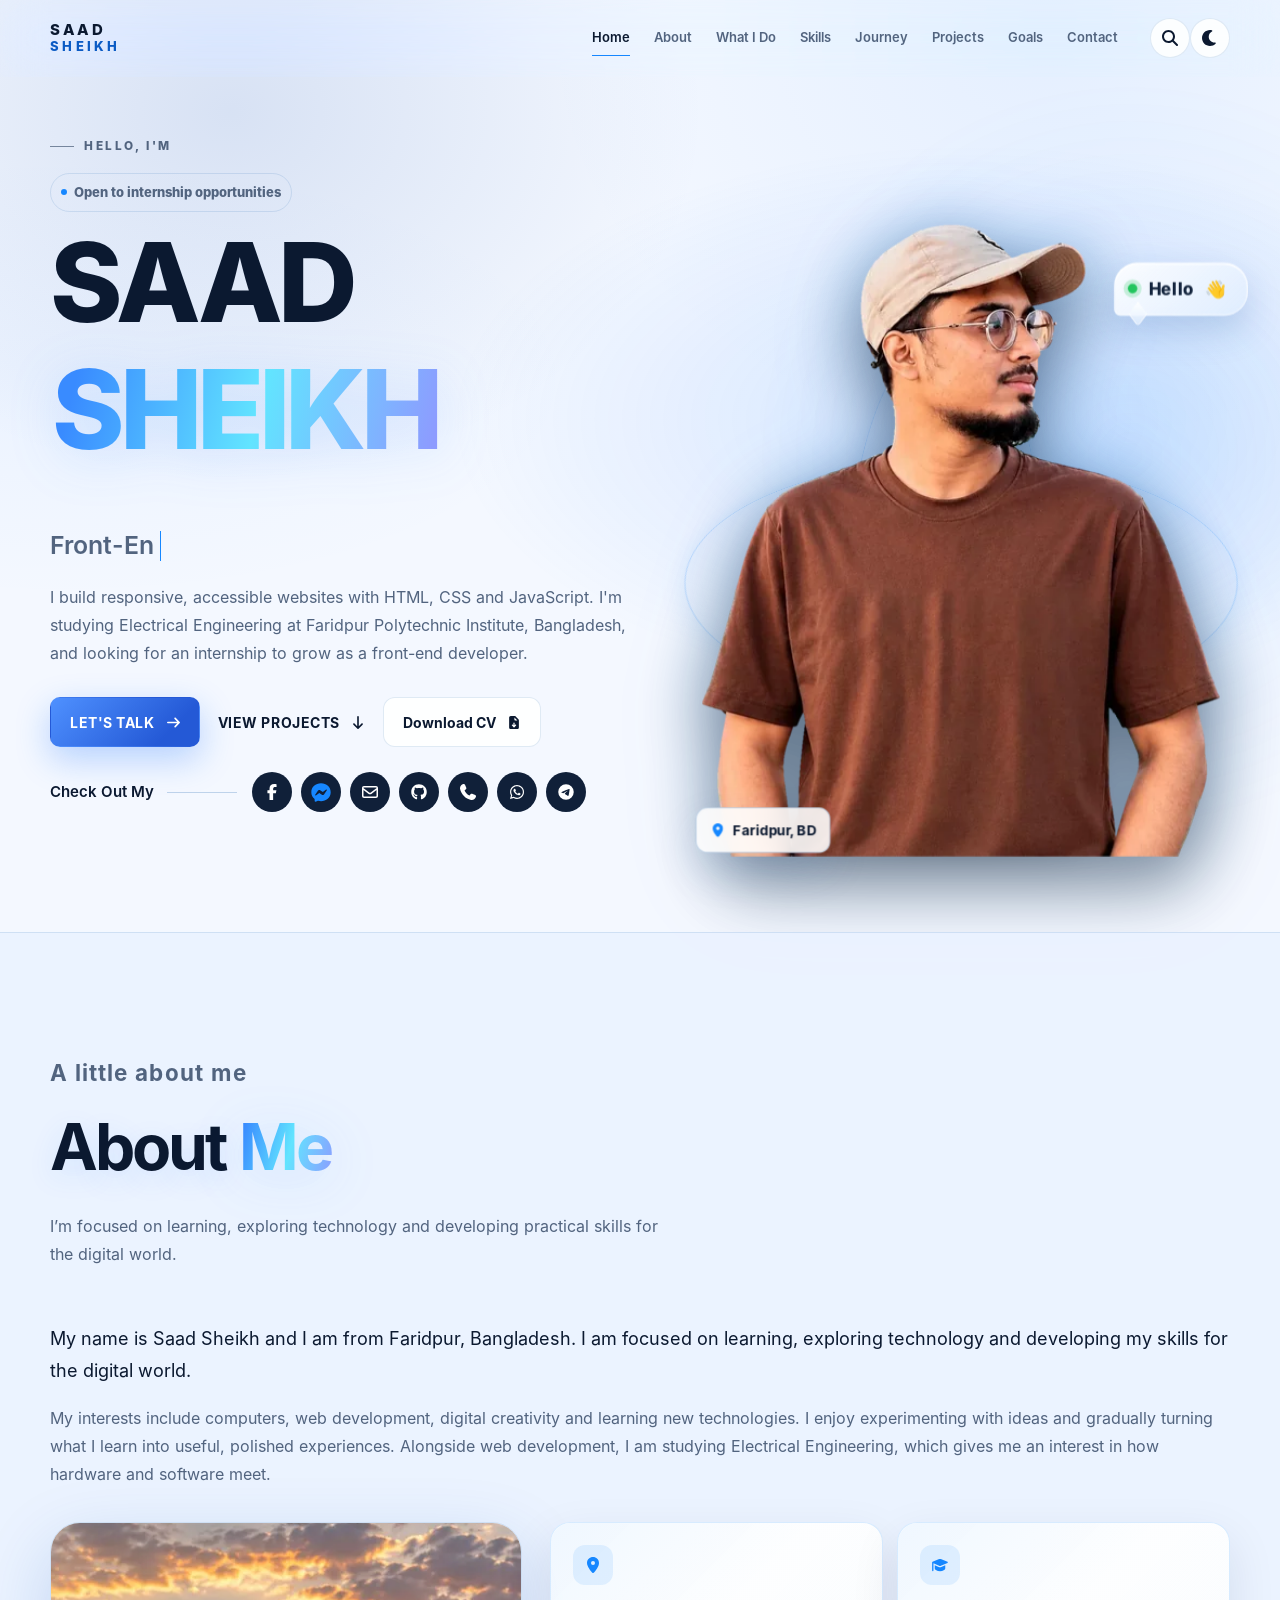
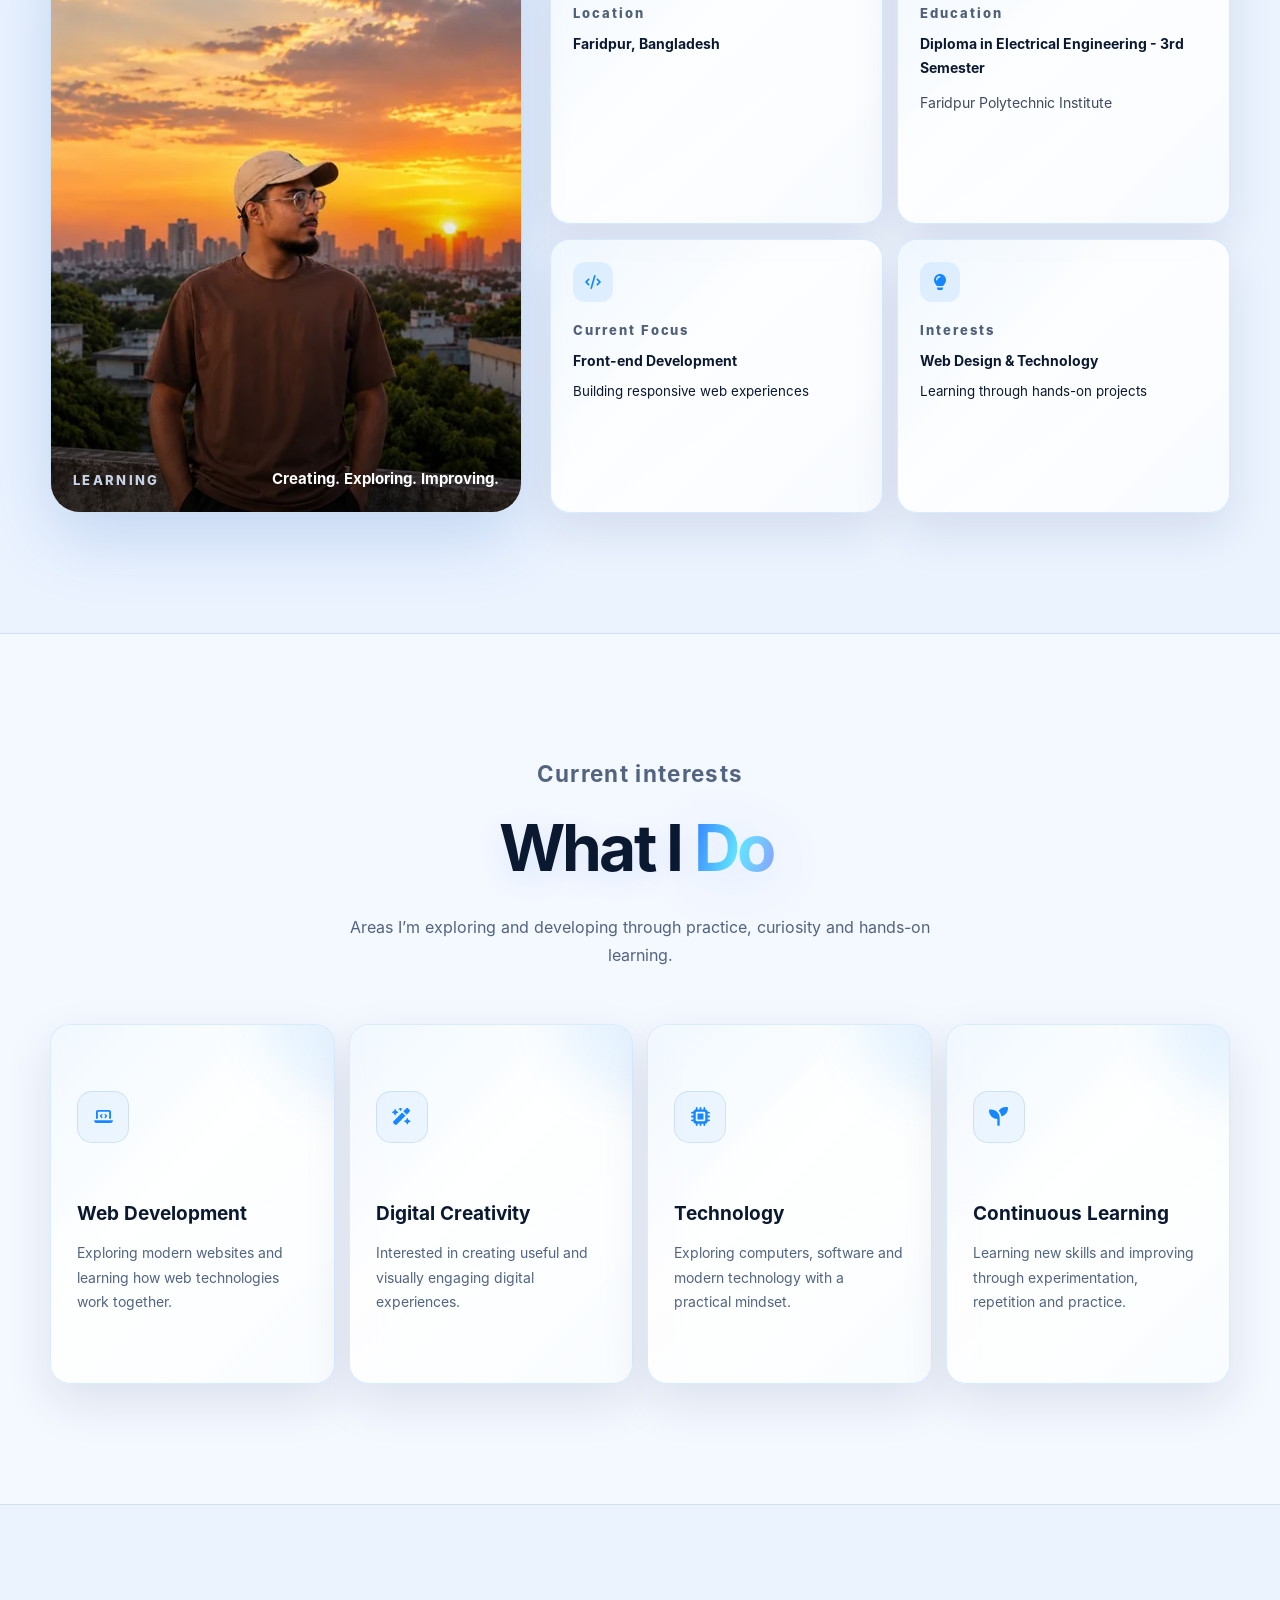
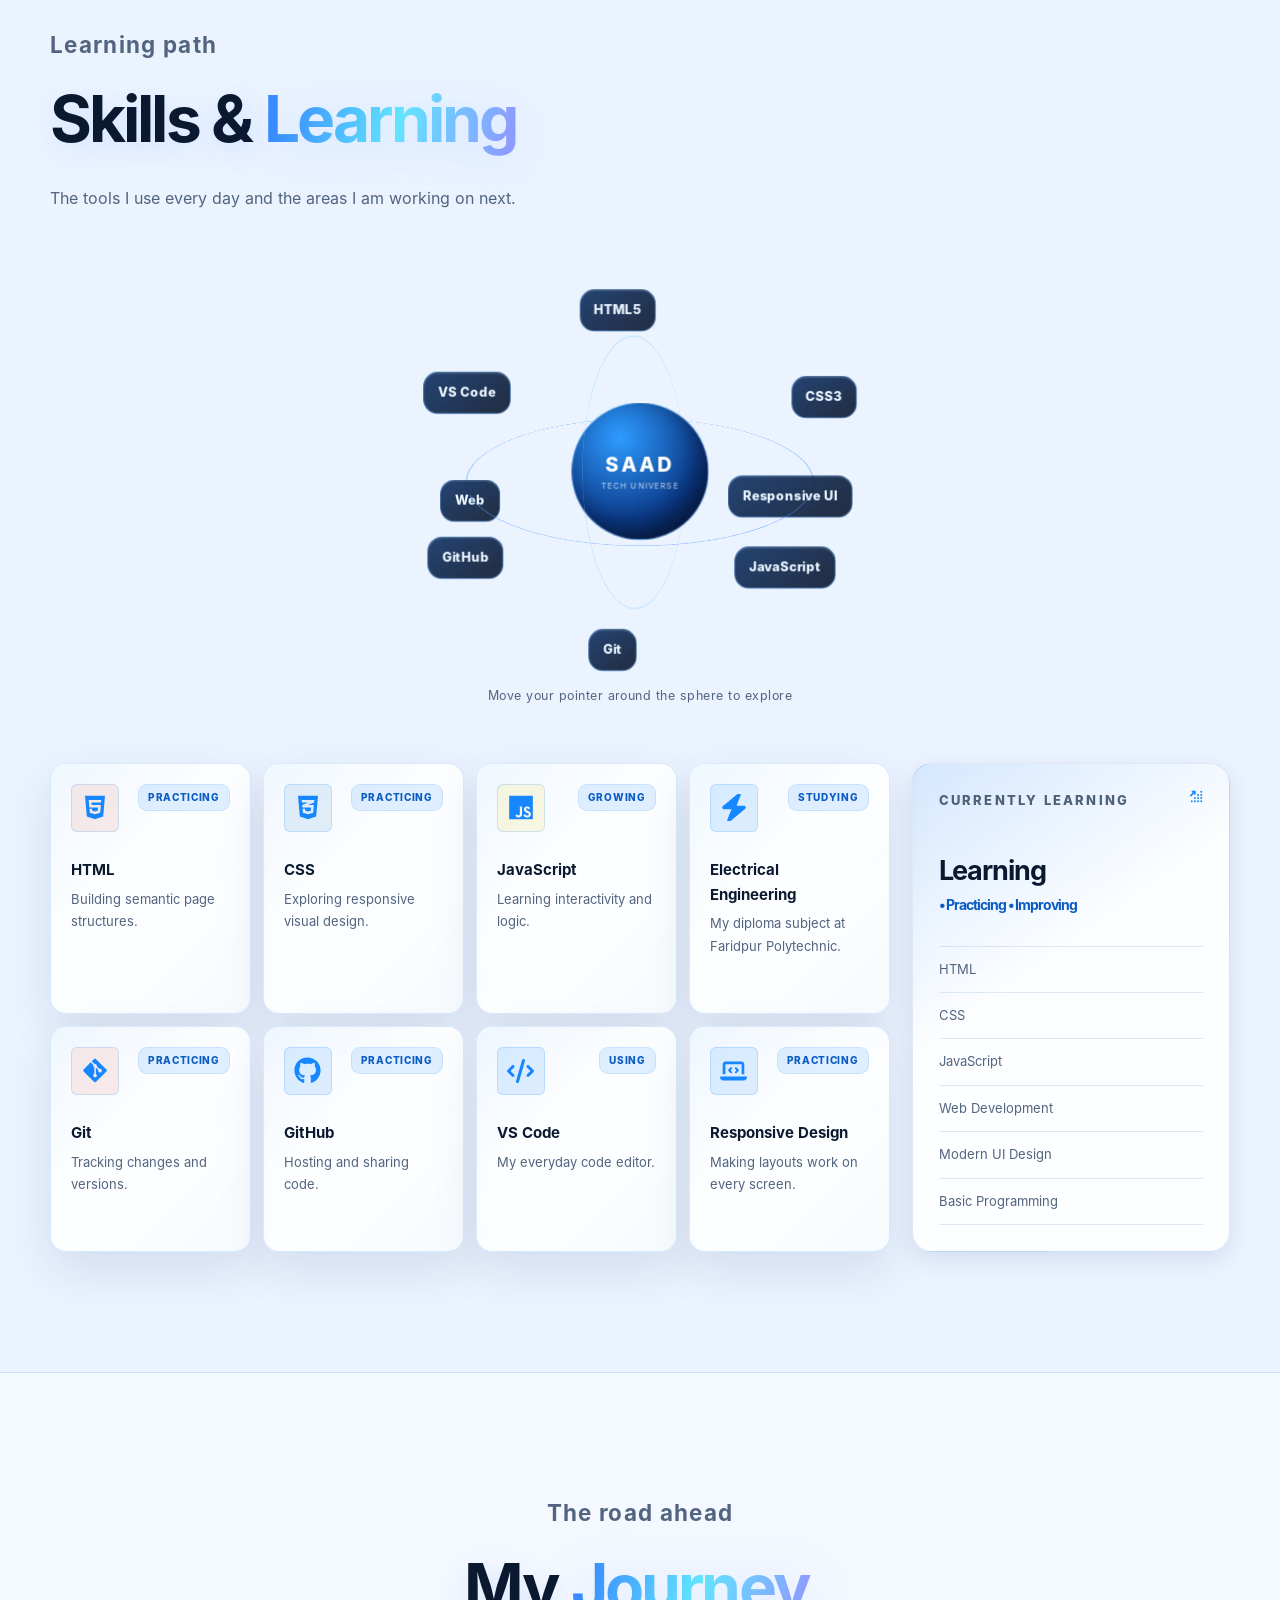
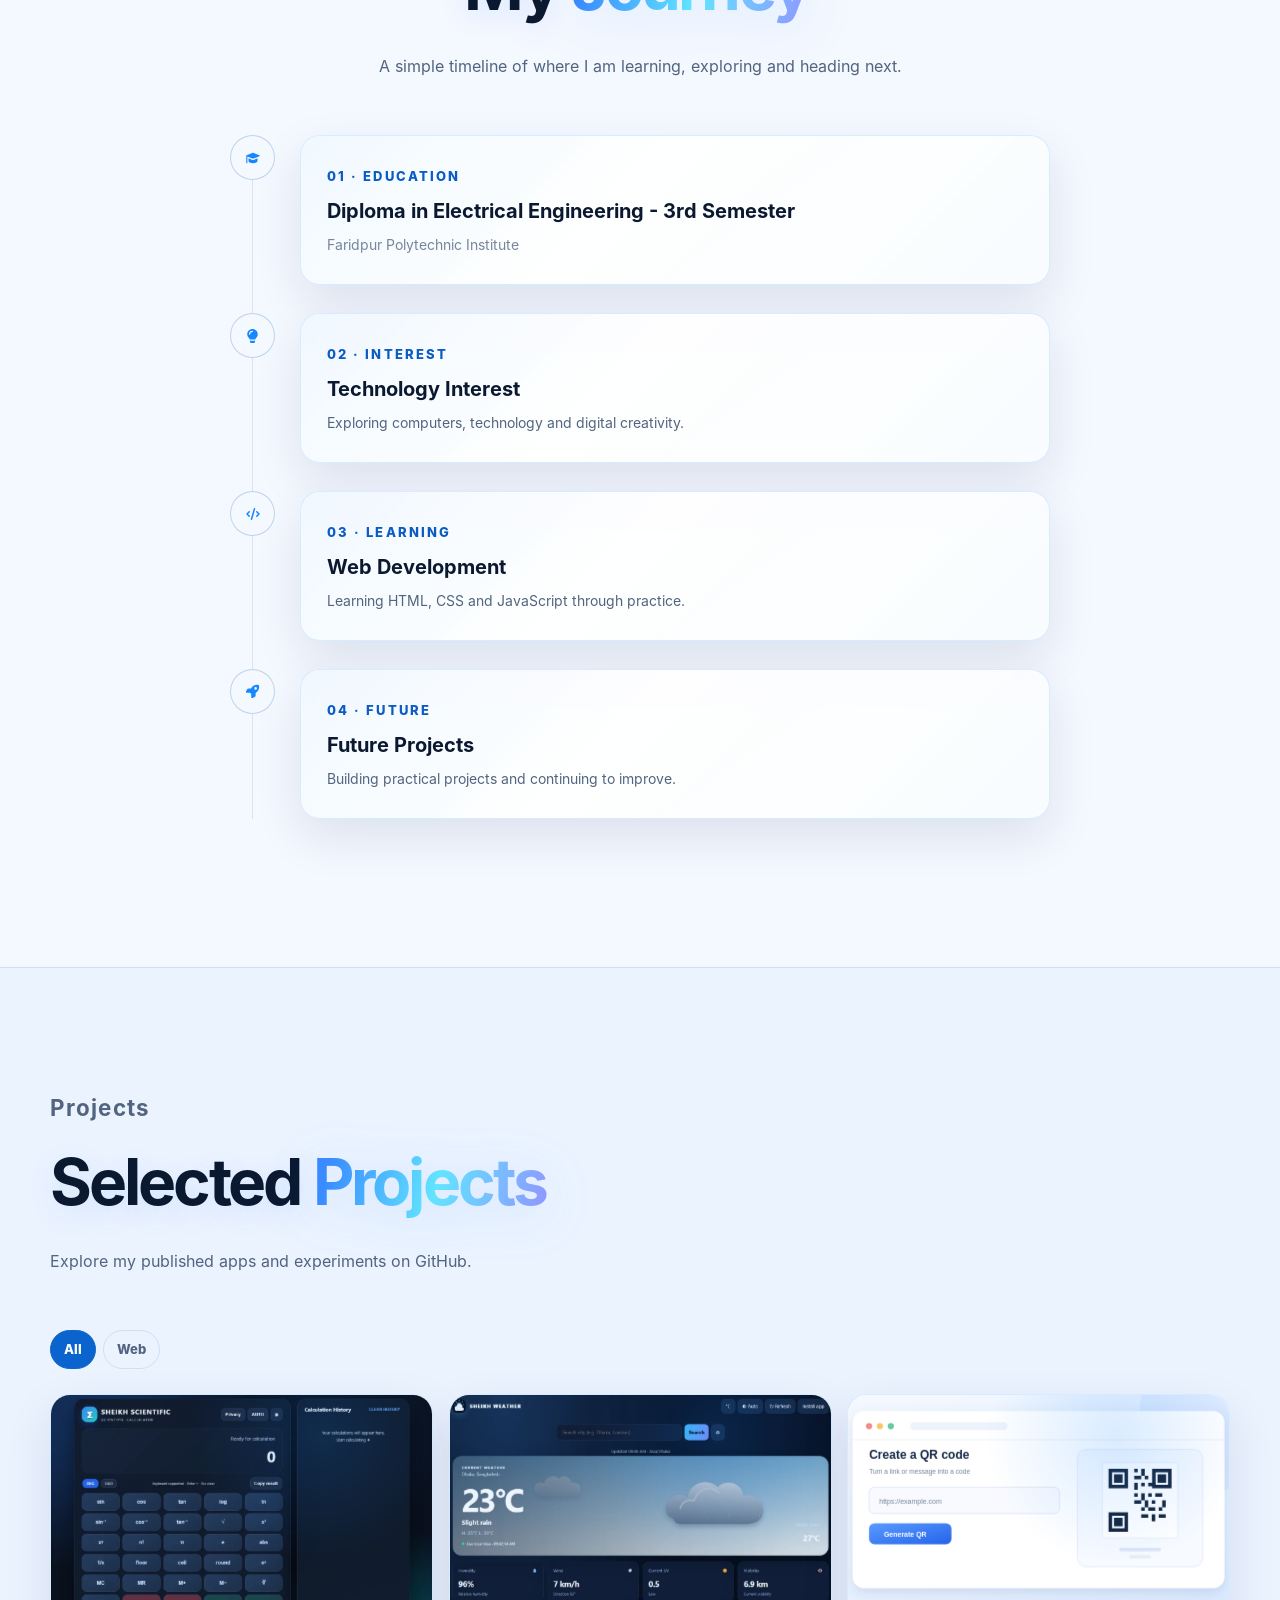
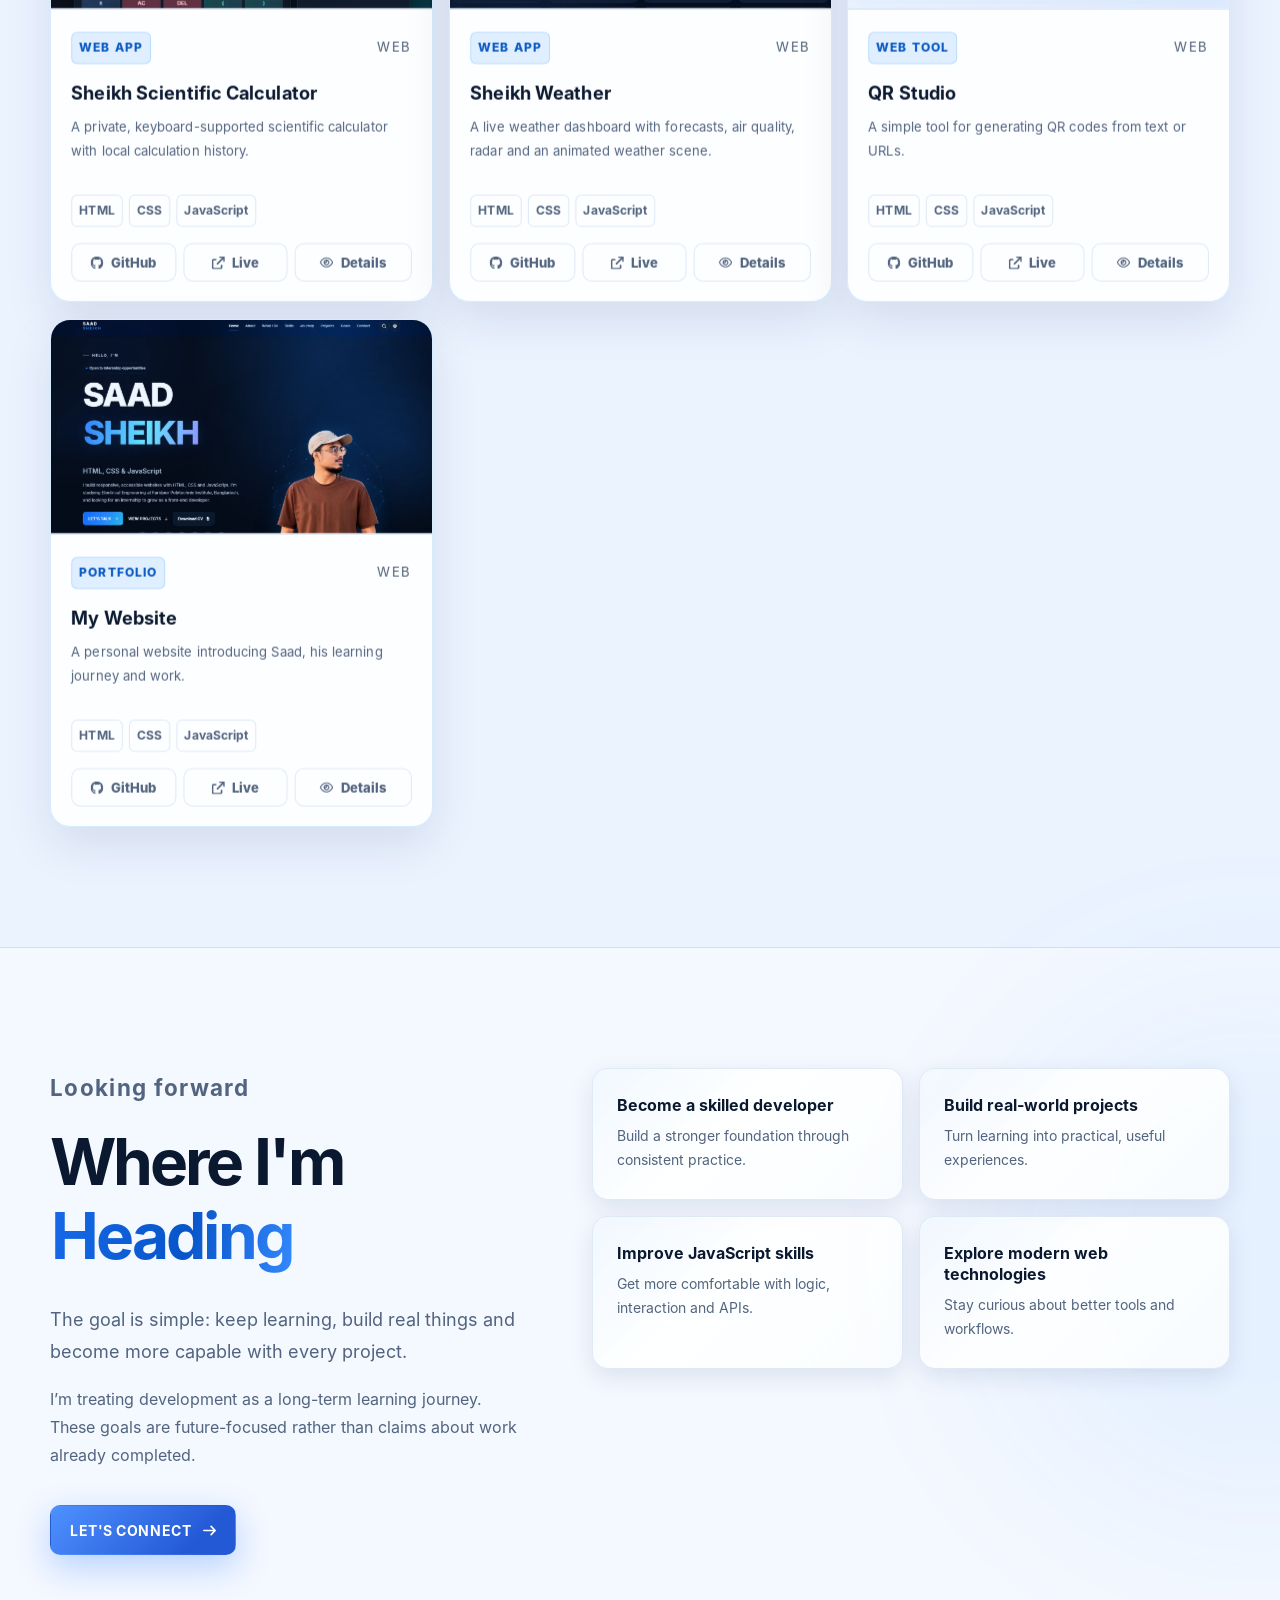
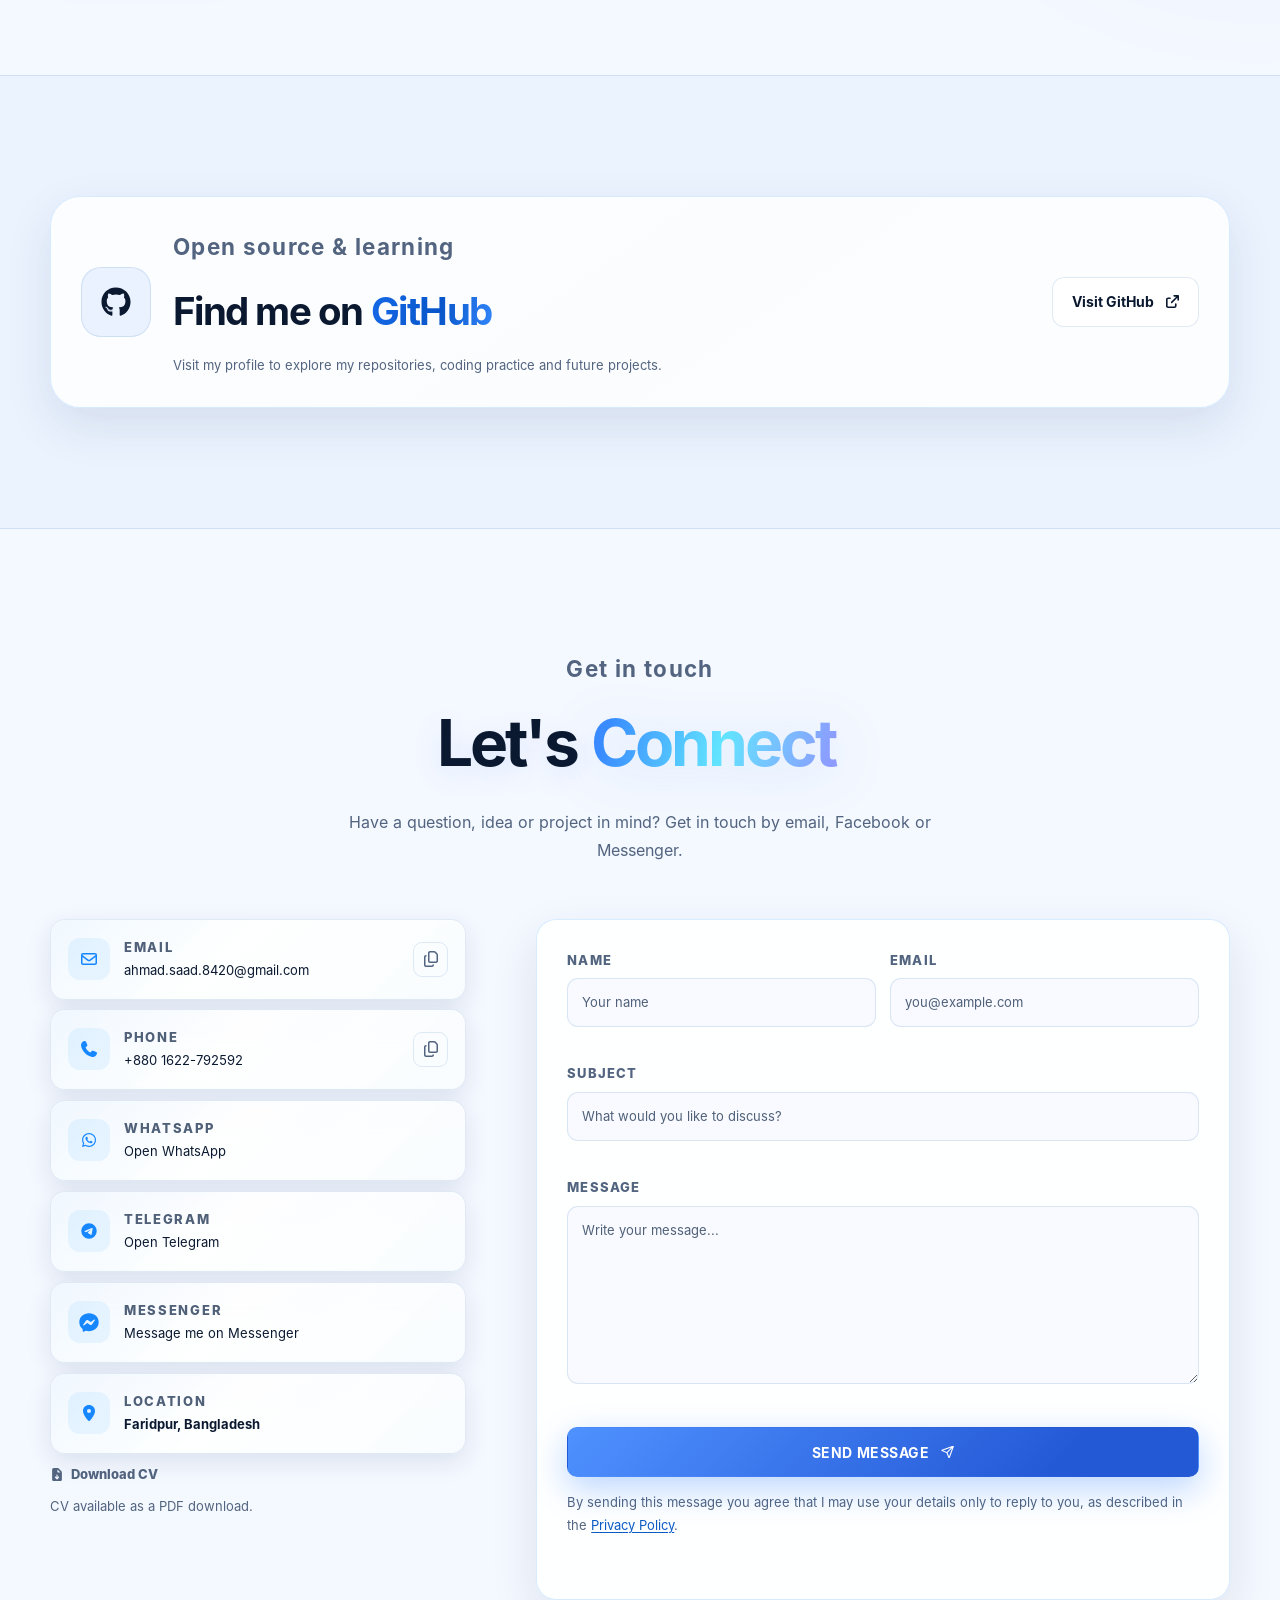
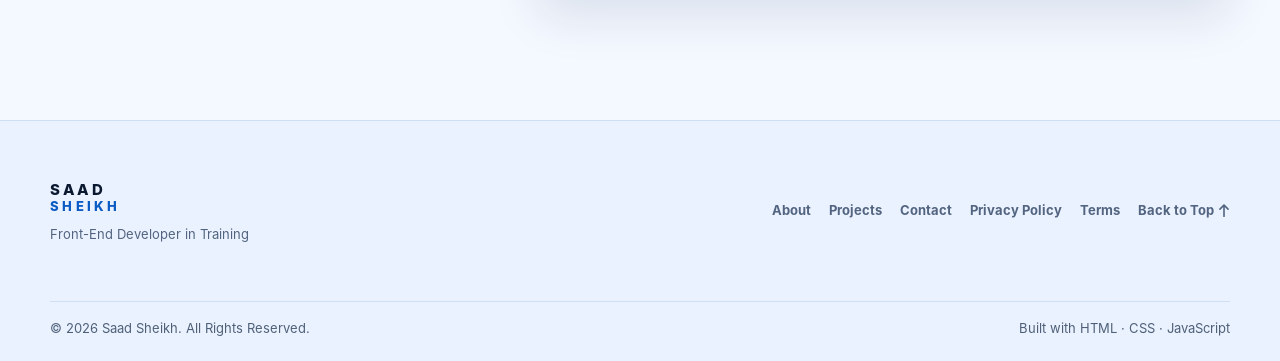
==== commit 733f0540: "Add files via upload" ====
--- a/index.html
+++ b/index.html
@@ -3,10 +3,10 @@
 <head>
   <meta charset="utf-8">
   <meta name="viewport" content="width=device-width, initial-scale=1">
-  <script src="js/boot.js?v=boot-v16"></script>
+  <script src="js/boot.js?v=boot-v20"></script>
   <meta name="description" content="Saad Sheikh is a front-end developer in training and Electrical Engineering diploma student from Faridpur, Bangladesh. See his projects, skills and CV.">
-  <meta name="theme-color" content="#080D18" id="themeColorMeta">
-  <meta name="application-name" content="Saad Sheikh">
+  <meta name="theme-color" content="#141414" id="themeColorMeta">
+  <meta name="application-name" content="SAAD SHEIKH">
   <meta name="color-scheme" content="dark light">
   <meta name="author" content="Saad Sheikh">
   <meta name="keywords" content="Saad Sheikh, front-end developer, web development, HTML, CSS, JavaScript, portfolio, Bangladesh">
@@ -16,8 +16,8 @@
   <meta name="format-detection" content="telephone=no">
   <meta property="og:type" content="website">
   <meta property="og:url" content="https://saadsheikh.bond/">
-  <meta property="og:site_name" content="Saad Sheikh">
-  <meta property="og:title" content="Saad Sheikh | Front-End Developer in Training">
+  <meta property="og:site_name" content="SAAD SHEIKH">
+  <meta property="og:title" content="SAAD SHEIKH – Web Developer from Faridpur">
   <meta property="og:description" content="Portfolio of Saad Sheikh, a front-end developer in training and Electrical Engineering diploma student from Faridpur, Bangladesh.">
   <meta property="og:image" content="https://saadsheikh.bond/assets/images/og-image.jpg">
   <meta property="og:locale" content="en_US">
@@ -25,28 +25,29 @@
   <meta property="og:image:height" content="630">
   <meta property="og:image:alt" content="Saad Sheikh standing on a rooftop at sunset">
   <meta name="twitter:card" content="summary_large_image">
-  <meta name="twitter:title" content="Saad Sheikh | Front-End Developer in Training">
+  <meta name="twitter:title" content="SAAD SHEIKH – Web Developer from Faridpur">
   <meta name="twitter:description" content="Portfolio of Saad Sheikh, a front-end developer in training and Electrical Engineering diploma student from Faridpur, Bangladesh.">
   <meta name="twitter:image" content="https://saadsheikh.bond/assets/images/og-image.jpg">
   <link rel="canonical" href="https://saadsheikh.bond/">
   <link rel="icon" href="favicon-32.png?v=10" sizes="32x32" type="image/png">
   <link rel="icon" href="favicon-48.png?v=10" sizes="48x48" type="image/png">
+  <link rel="icon" href="assets/icons/icon-192.png" sizes="192x192" type="image/png">
   <link rel="icon" href="favicon.svg" type="image/svg+xml">
   <link rel="shortcut icon" href="favicon.ico?v=10">
   <link rel="apple-touch-icon" href="assets/icons/apple-touch-icon.png">
   <link rel="manifest" href="manifest.json">
   <link rel="preload" href="assets/fonts/inter-400.woff2" as="font" type="font/woff2" crossorigin>
-  <link rel="preload" as="image" href="assets/images/hero-cutout-480.png" imagesrcset="assets/images/hero-cutout-480.png 480w, assets/images/hero-cutout-720.png 720w, assets/images/hero-cutout.png 961w" imagesizes="(max-width: 700px) 90vw, 45vw">
-  <link rel="stylesheet" href="css/icons.css?v=icons-v18">
-  <link rel="stylesheet" href="css/style.css?v=portfolio-pro-v18">
-  <script type="application/ld+json">{"@context": "https://schema.org", "@graph": [{"@type": "WebSite", "@id": "https://saadsheikh.bond/#website", "url": "https://saadsheikh.bond/", "name": "Saad Sheikh", "description": "Portfolio of Saad Sheikh, a front-end developer in training from Faridpur, Bangladesh.", "inLanguage": "en"}, {"@type": "Person", "@id": "https://saadsheikh.bond/#person", "name": "Saad Sheikh", "url": "https://saadsheikh.bond/", "image": "https://saadsheikh.bond/assets/images/about-720.jpg", "jobTitle": "Front-End Developer in Training", "alumniOf": {"@type": "CollegeOrUniversity", "name": "Faridpur Polytechnic Institute"}, "knowsAbout": ["Web development", "HTML", "CSS", "JavaScript", "Electrical engineering"], "address": {"@type": "PostalAddress", "addressLocality": "Faridpur", "addressCountry": "BD"}, "sameAs": ["https://github.com/ahmadsaad8420-stack", "https://t.me/saadahmad9k", "https://www.facebook.com/share/1aUYR12oY3/", "https://m.me/s4admp4"]}]}</script>
-  <title>Saad Sheikh | Front-End Developer in Training</title>
+  <link rel="preload" as="image" type="image/webp" href="assets/images/hero-cutout-480.webp" imagesrcset="assets/images/hero-cutout-480.webp 480w, assets/images/hero-cutout-720.webp 720w, assets/images/hero-cutout.webp 961w" imagesizes="(max-width: 600px) 80vw, 480px">
+  <link rel="stylesheet" href="css/icons.css?v=icons-v19">
+  <link rel="stylesheet" href="css/style.css?v=portfolio-pro-v25">
+  <script type="application/ld+json">{"@context": "https://schema.org", "@graph": [{"@type": "WebSite", "@id": "https://saadsheikh.bond/#website", "url": "https://saadsheikh.bond/", "name": "SAAD SHEIKH", "alternateName": ["Saad Sheikh", "SAAD SHEIKH"], "description": "Portfolio of Saad Sheikh, a front-end developer in training from Faridpur, Bangladesh.", "inLanguage": "en"}, {"@type": "Person", "@id": "https://saadsheikh.bond/#person", "name": "Saad Sheikh", "url": "https://saadsheikh.bond/", "image": "https://saadsheikh.bond/assets/images/about-720.jpg", "jobTitle": "Front-End Developer in Training", "affiliation": {"@type": "CollegeOrUniversity", "name": "Faridpur Polytechnic Institute"}, "knowsAbout": ["Web development", "HTML", "CSS", "JavaScript", "Electrical engineering"], "address": {"@type": "PostalAddress", "addressLocality": "Faridpur", "addressCountry": "BD"}, "sameAs": ["https://github.com/ahmadsaad8420-stack", "https://t.me/saadahmad9k", "https://www.facebook.com/share/1aUYR12oY3/"]}]}</script>
+  <title>SAAD SHEIKH – Web Developer from Faridpur</title>
 </head>
-<body>
+<body class="is-loading">
   <div class="site-loader" id="siteLoader" role="status" aria-label="Loading portfolio">
     <div class="loader-orb" aria-hidden="true"><span></span><span></span><span></span></div>
     <strong>SAAD <span>SHEIKH</span></strong><small>Building a better experience</small>
-    <div class="loader-track"><i></i></div>
+    <div class="loader-track"><i></i></div><span class="loader-percent" id="loaderPercent" aria-hidden="true">0%</span>
   </div>
   <div class="cursor-glow" id="cursorGlow" aria-hidden="true"></div>
   <a class="skip-link" href="#main-content">Skip to content</a>
@@ -102,9 +103,9 @@
             <a class="button button--link" href="#projects"><span>View Projects</span><i class="fa-solid fa-arrow-down" aria-hidden="true"></i></a>
             <a class="button button--secondary" href="assets/cv/Saad-Sheikh-CV.pdf" download><span>Download CV</span><i class="fa-solid fa-file-arrow-down" aria-hidden="true"></i></a>
           </div>
-          <div class="social-links" aria-label="Social links"><span class="social-label">Check Out My</span><span class="social-line" aria-hidden="true"></span>
+          <div class="social-links" role="group" aria-label="Social links"><span class="social-label">Check Out My</span><span class="social-line" aria-hidden="true"></span>
             <a href="https://www.facebook.com/share/1aUYR12oY3/" target="_blank" rel="noopener noreferrer" aria-label="Facebook" data-tooltip="Facebook"><i class="fa-brands fa-facebook-f" aria-hidden="true"></i></a>
-            <a href="https://m.me/s4admp4" data-contact="messenger" aria-label="Message Saad on Messenger" data-tooltip="Messenger"><img class="messenger-brand-icon" src="assets/icons/facebook-messenger.svg" alt=""></a>
+            <a href="https://m.me/s4admp4" data-contact="messenger" aria-label="Message Saad on Messenger" data-tooltip="Messenger"><img class="messenger-brand-icon" src="assets/icons/facebook-messenger.svg" alt="" width="24" height="24"></a>
             <a href="#contact" data-contact="email" aria-label="Send email" data-tooltip="Email"><i class="fa-regular fa-envelope" aria-hidden="true"></i></a>
             <a href="https://github.com/ahmadsaad8420-stack" target="_blank" rel="noopener noreferrer" aria-label="GitHub profile" data-tooltip="GitHub"><i class="fa-brands fa-github" aria-hidden="true"></i></a>
             <a href="#contact" data-contact="phone" aria-label="Call Saad Sheikh" data-tooltip="Call"><i class="fa-solid fa-phone" aria-hidden="true"></i></a>
@@ -122,18 +123,13 @@
             </div>
             <div class="hero-photo-shadow" aria-hidden="true"></div>
             <button class="hero-photo-btn" id="heroPhotoBtn" type="button" aria-label="Enable motion-based 3D effect" title="Tap to enable motion-based 3D">
-              <img src="assets/images/hero-cutout-480.png" srcset="assets/images/hero-cutout-480.png 480w, assets/images/hero-cutout-720.png 720w, assets/images/hero-cutout.png 961w" sizes="(max-width: 600px) 80vw, 480px" alt="Saad Sheikh wearing glasses and a cap" class="profile-photo" width="961" height="1169" fetchpriority="high" decoding="async">
+              <picture><source type="image/webp" srcset="assets/images/hero-cutout-480.webp 480w, assets/images/hero-cutout-720.webp 720w, assets/images/hero-cutout.webp 961w" sizes="(max-width: 600px) 80vw, 480px"><img src="assets/images/hero-cutout-480.png" srcset="assets/images/hero-cutout-480.png 480w, assets/images/hero-cutout-720.png 720w, assets/images/hero-cutout.png 961w" sizes="(max-width: 600px) 80vw, 480px" alt="Saad Sheikh wearing glasses and a cap" class="profile-photo" width="961" height="1169" fetchpriority="high" decoding="async"></picture>
             </button>
+            <span class="photo-hello">Hello <span class="photo-hello__wave" aria-hidden="true">👋</span></span>
             <span class="photo-tag"><i class="fa-solid fa-location-dot" aria-hidden="true"></i> Faridpur, BD</span>
           </div>
         </div>
       </div>
-      <div class="container"><div class="hero-bar">
-        <div class="hero-bar__intro"><strong>Meet Saad Sheikh</strong><span>Web learner from Faridpur, Bangladesh</span></div>
-        <div class="hero-bar__item"><span class="hero-bar__icon"><i class="fa-solid fa-code" aria-hidden="true"></i></span><span>Clean Code</span></div>
-        <div class="hero-bar__item"><span class="hero-bar__icon"><i class="fa-solid fa-bolt" aria-hidden="true"></i></span><span>Fast &amp; Lightweight</span></div>
-        <div class="hero-bar__item"><span class="hero-bar__icon"><i class="fa-solid fa-book-open" aria-hidden="true"></i></span><span>Always Learning</span></div>
-      </div></div>
       <a class="scroll-cue" href="#about" aria-label="Scroll to About section"><span>SCROLL</span><i class="fa-solid fa-arrow-down" aria-hidden="true"></i></a>
     </section>
 
@@ -150,14 +146,14 @@
         </div>
         <div class="about-bottom-grid about-3d-grid">
           <div class="about-photo-card about-3d-card reveal" data-tilt-card>
-            <picture><source srcset="assets/images/about-480.webp 480w, assets/images/about-720.webp 720w" sizes="(max-width: 600px) 90vw, 420px" type="image/webp"><img src="assets/images/about-720.jpg" srcset="assets/images/about-480.jpg 480w, assets/images/about-720.jpg 720w" sizes="(max-width: 600px) 90vw, 420px" alt="Saad Sheikh standing on a rooftop at sunset" loading="lazy" decoding="async" width="941" height="1672"></picture>
+            <picture><source srcset="assets/images/about-480.webp 480w, assets/images/about-720.webp 720w" sizes="(max-width: 600px) 90vw, 420px" type="image/webp"><img src="assets/images/about-720.jpg" srcset="assets/images/about-480.jpg 480w, assets/images/about-720.jpg 720w" sizes="(max-width: 600px) 90vw, 420px" alt="Saad Sheikh standing on a rooftop at sunset" loading="lazy" decoding="async" width="720" height="1279"></picture>
             <div class="about-photo-caption"><span>LEARNING</span><strong>Creating. Exploring. Improving.</strong></div>
           </div>
           <div class="info-grid reveal reveal--delay">
-            <article class="info-card"><div class="info-card__icon"><i class="fa-solid fa-location-dot" aria-hidden="true"></i></div><span>Location</span><strong>Faridpur, Bangladesh</strong></article>
-            <article class="info-card"><div class="info-card__icon"><i class="fa-solid fa-graduation-cap" aria-hidden="true"></i></div><span>Education</span><strong>Diploma in Electrical Engineering - 3rd Semester</strong><small class="education-college">Faridpur Polytechnic Institute</small></article>
-            <article class="info-card"><div class="info-card__icon"><i class="fa-solid fa-code" aria-hidden="true"></i></div><span>Current Focus</span><strong>Front-end Development</strong><small>Building responsive web experiences</small></article>
-            <article class="info-card"><div class="info-card__icon"><i class="fa-solid fa-lightbulb" aria-hidden="true"></i></div><span>Interests</span><strong>Web Design &amp; Technology</strong><small>Learning through hands-on projects</small></article>
+            <div class="info-card"><div class="info-card__icon"><i class="fa-solid fa-location-dot" aria-hidden="true"></i></div><span>Location</span><strong>Faridpur, Bangladesh</strong></div>
+            <div class="info-card"><div class="info-card__icon"><i class="fa-solid fa-graduation-cap" aria-hidden="true"></i></div><span>Education</span><strong>Diploma in Electrical Engineering - 3rd Semester</strong><small class="education-college">Faridpur Polytechnic Institute</small></div>
+            <div class="info-card"><div class="info-card__icon"><i class="fa-solid fa-code" aria-hidden="true"></i></div><span>Current Focus</span><strong>Front-end Development</strong><small>Building responsive web experiences</small></div>
+            <div class="info-card"><div class="info-card__icon"><i class="fa-solid fa-lightbulb" aria-hidden="true"></i></div><span>Interests</span><strong>Web Design &amp; Technology</strong><small>Learning through hands-on projects</small></div>
           </div>
         </div>
       </div>
@@ -183,10 +179,10 @@
       <div class="container">
         <div class="section-heading reveal">
           <p class="eyebrow">Learning path</p>
-          <h2 id="skills-title">Skills & <span>Learning</span></h2>
+          <h2 id="skills-title">Skills &amp; <span>Learning</span></h2>
           <p>The tools I use every day and the areas I am working on next.</p>
         </div>
-        <div class="skills-orbit-wrap reveal" aria-label="Interactive 3D technology skills sphere">
+        <div class="skills-orbit-wrap reveal" role="group" aria-label="Interactive 3D technology skills sphere">
           <div class="skills-orbit" id="skillsOrbit">
             <div class="orbit-core"><span>SAAD</span><small>TECH UNIVERSE</small></div>
             <span class="orbit-tag tag-html">HTML5</span><span class="orbit-tag tag-css">CSS3</span>
@@ -246,13 +242,6 @@
           <button class="filter-button" type="button" aria-pressed="false" data-filter="web">Web</button>
         </div>
         <div class="project-grid" id="projectGrid">
-          <article class="project-empty" aria-labelledby="projects-coming-title">
-            <span class="project-empty__icon" aria-hidden="true"><i class="fa-solid fa-cubes-stacked"></i></span>
-            <p class="eyebrow">COMING SOON</p>
-            <h3 id="projects-coming-title">New projects are on the way</h3>
-            <p>This space will feature real web projects as they are completed and published. In the meantime, visit my GitHub profile.</p>
-            <a class="button button--secondary" href="https://github.com/ahmadsaad8420-stack" target="_blank" rel="noopener noreferrer">Visit GitHub <i class="fa-solid fa-arrow-up-right-from-square" aria-hidden="true"></i></a>
-          </article>
         </div>
       </div>
     </section>
@@ -279,7 +268,7 @@
       <div class="container">
         <div class="github-card reveal">
           <div class="github-card__icon"><i class="fa-brands fa-github" aria-hidden="true"></i></div>
-          <div><p class="eyebrow">Open source & learning</p><h2 id="github-title">Find me on <span>GitHub</span></h2><p>Visit my profile to explore my repositories, coding practice and future projects.</p></div>
+          <div><p class="eyebrow">Open source &amp; learning</p><h2 id="github-title">Find me on <span>GitHub</span></h2><p>Visit my profile to explore my repositories, coding practice and future projects.</p></div>
           <a class="button button--secondary" href="https://github.com/ahmadsaad8420-stack" target="_blank" rel="noopener noreferrer"><span>Visit GitHub</span><i class="fa-solid fa-arrow-up-right-from-square" aria-hidden="true"></i></a>
         </div>
         <div id="githubStats" class="github-stats reveal" hidden></div>
@@ -303,12 +292,12 @@
         </div>
         <div class="contact-grid">
           <div class="contact-info reveal">
-            <article class="contact-card"><div class="contact-card__icon"><i class="fa-regular fa-envelope" aria-hidden="true"></i></div><div><span>Email</span><a href="#contact" data-contact="email" data-fill-text></a></div><button class="copy-email" type="button" id="copyEmail" aria-label="Copy email address" title="Copy email"><i class="fa-regular fa-copy" aria-hidden="true"></i></button></article>
-            <article class="contact-card"><div class="contact-card__icon"><i class="fa-solid fa-phone" aria-hidden="true"></i></div><div><span>Phone</span><a href="#contact" data-contact="phone" data-fill-text></a></div><button class="copy-email copy-contact" type="button" id="copyPhone" aria-label="Copy phone number" title="Copy phone number"><i class="fa-regular fa-copy" aria-hidden="true"></i></button></article>
-            <article class="contact-card contact-card--whatsapp"><div class="contact-card__icon"><i class="fa-brands fa-whatsapp" aria-hidden="true"></i></div><div><span>WhatsApp</span><a href="#contact" data-contact="whatsapp" data-contact-label="WhatsApp chat">Open WhatsApp</a></div></article>
-            <article class="contact-card contact-card--telegram"><div class="contact-card__icon"><i class="fa-brands fa-telegram" aria-hidden="true"></i></div><div><span>Telegram</span><a href="#contact" data-contact="telegram" data-contact-label="Telegram chat">Open Telegram</a></div></article>
-            <article class="contact-card contact-card--messenger"><div class="contact-card__icon"><img class="messenger-brand-icon" src="assets/icons/facebook-messenger.svg" alt=""></div><div><span>Messenger</span><a href="https://m.me/s4admp4" data-contact="messenger">Message me on Messenger</a></div></article>
-            <article class="contact-card"><div class="contact-card__icon"><i class="fa-solid fa-location-dot" aria-hidden="true"></i></div><div><span>Location</span><strong>Faridpur, Bangladesh</strong></div></article>
+            <div class="contact-card"><div class="contact-card__icon"><i class="fa-regular fa-envelope" aria-hidden="true"></i></div><div><span>Email</span><a href="#contact" data-contact="email" data-fill-text>Email me</a></div><button class="copy-email" type="button" id="copyEmail" aria-label="Copy email address" title="Copy email"><i class="fa-regular fa-copy" aria-hidden="true"></i></button></div>
+            <div class="contact-card"><div class="contact-card__icon"><i class="fa-solid fa-phone" aria-hidden="true"></i></div><div><span>Phone</span><a href="#contact" data-contact="phone" data-fill-text>Call me</a></div><button class="copy-email copy-contact" type="button" id="copyPhone" aria-label="Copy phone number" title="Copy phone number"><i class="fa-regular fa-copy" aria-hidden="true"></i></button></div>
+            <div class="contact-card contact-card--whatsapp"><div class="contact-card__icon"><i class="fa-brands fa-whatsapp" aria-hidden="true"></i></div><div><span>WhatsApp</span><a href="#contact" data-contact="whatsapp" data-contact-label="WhatsApp chat">Open WhatsApp</a></div></div>
+            <div class="contact-card contact-card--telegram"><div class="contact-card__icon"><i class="fa-brands fa-telegram" aria-hidden="true"></i></div><div><span>Telegram</span><a href="#contact" data-contact="telegram" data-contact-label="Telegram chat">Open Telegram</a></div></div>
+            <div class="contact-card contact-card--messenger"><div class="contact-card__icon"><img class="messenger-brand-icon" src="assets/icons/facebook-messenger.svg" alt="" width="24" height="24"></div><div><span>Messenger</span><a href="https://m.me/s4admp4" data-contact="messenger">Message me on Messenger</a></div></div>
+            <div class="contact-card"><div class="contact-card__icon"><i class="fa-solid fa-location-dot" aria-hidden="true"></i></div><div><span>Location</span><strong>Faridpur, Bangladesh</strong></div></div>
             <a class="cv-link" id="cvLink" href="assets/cv/Saad-Sheikh-CV.pdf" download><i class="fa-solid fa-file-arrow-down" aria-hidden="true"></i> Download CV</a>
             <p class="micro-note" id="cvNote">CV available as a PDF download.</p>
           </div>
@@ -343,12 +332,12 @@
 
   <div class="modal" id="projectModal" aria-hidden="true" role="dialog" aria-modal="true" aria-labelledby="modalTitle">
     <div class="modal__overlay" data-modal-close></div>
-    <div class="modal__dialog" role="document">
+    <div class="modal__dialog">
       <button class="modal__close" type="button" id="modalClose" aria-label="Close project details"><i class="fa-solid fa-xmark" aria-hidden="true"></i></button>
       <div class="modal__visual" id="modalVisual"></div>
       <div class="modal__body">
         <span class="project-badge" id="modalBadge">PROJECT</span>
-        <h2 id="modalTitle">Project title</h2>
+        <h2 id="modalTitle">Project details</h2>
         <p id="modalDescription"></p>
         <div class="modal__features" id="modalFeatures"></div>
         <div class="tech-list" id="modalTech"></div>
@@ -361,12 +350,12 @@
   <div class="command" id="commandMenu" aria-hidden="true" role="dialog" aria-modal="true" aria-label="Command menu">
     <div class="command__overlay" data-cmd-close></div>
     <div class="command__box">
-      <input id="commandInput" type="text" placeholder="Type a command… (Esc to close)" autocomplete="off" role="combobox" aria-expanded="false" aria-controls="commandList" aria-label="Search commands">
+      <input id="commandInput" type="text" placeholder="Type a command… (Esc to close)" autocomplete="off" role="combobox" aria-autocomplete="list" aria-expanded="false" aria-controls="commandList" aria-label="Search commands">
       <ul id="commandList" role="listbox"></ul>
     </div>
   </div>
 
   <script src="js/projects.js?v=portfolio-pro-v18"></script>
-  <script src="js/script.js?v=portfolio-pro-v18"></script>
+  <script src="js/script.js?v=portfolio-pro-v28"></script>
 </body>
 </html>
--- a/css/icons.css
+++ b/css/icons.css
@@ -43,3 +43,5 @@
 .fa-user{--fa:url("data:image/svg+xml,%3Csvg xmlns=%22http://www.w3.org/2000/svg%22 viewBox=%220 0 448 512%22%3E%3Cpath d=%22M224 248a120 120 0 1 0 0-240 120 120 0 1 0 0 240m-29.7 56C95.8 304 16 383.8 16 482.3c0 16.4 13.3 29.7 29.7 29.7h356.6c16.4 0 29.7-13.3 29.7-29.7 0-98.5-79.8-178.3-178.3-178.3z%22/%3E%3C/svg%3E")}
 .fa-wand-magic-sparkles{--fa:url("data:image/svg+xml,%3Csvg xmlns=%22http://www.w3.org/2000/svg%22 viewBox=%220 0 576 512%22%3E%3Cpath d=%22m263.4-27 14.8 36.8L315 24.6c3 1.2 5 4.2 5 7.4s-2 6.2-5 7.4l-36.8 14.8L263.4 91c-1.2 3-4.2 5-7.4 5s-6.2-2-7.4-5l-14.8-36.8L197 39.4c-3-1.2-5-4.2-5-7.4s2-6.2 5-7.4l36.8-14.8L248.6-27c1.2-3 4.2-5 7.4-5s6.2 2 7.4 5M110.7 41.7l21.5 50.1 50.1 21.5c5.9 2.5 9.7 8.3 9.7 14.7s-3.8 12.2-9.7 14.7l-50.1 21.5-21.5 50.1c-2.5 5.9-8.3 9.7-14.7 9.7s-12.2-3.8-14.7-9.7l-21.5-50.1-50.1-21.5C3.8 140.2 0 134.4 0 128s3.8-12.2 9.7-14.7l50.1-21.5 21.5-50.1C83.8 35.8 89.6 32 96 32s12.2 3.8 14.7 9.7M464 304c6.4 0 12.2 3.8 14.7 9.7l21.5 50.1 50.1 21.5c5.9 2.5 9.7 8.3 9.7 14.7s-3.8 12.2-9.7 14.7l-50.1 21.5-21.5 50.1c-2.5 5.9-8.3 9.7-14.7 9.7s-12.2-3.8-14.7-9.7l-21.5-50.1-50.1-21.5c-5.9-2.5-9.7-8.3-9.7-14.7s3.8-12.2 9.7-14.7l50.1-21.5 21.5-50.1c2.5-5.9 8.3-9.7 14.7-9.7M460 0c11 0 21.6 4.4 29.5 12.2l42.3 42.3C539.6 62.4 544 73 544 84s-4.4 21.6-12.2 29.5l-88.2 88.2-101.3-101.3 88.2-88.2C438.4 4.4 449 0 460 0M44.2 398.5l264.2-264.2 101.3 101.3-264.2 264.2C137.6 507.6 127 512 116 512s-21.6-4.4-29.5-12.2l-42.3-42.3C36.4 449.6 32 439 32 428s4.4-21.6 12.2-29.5%22/%3E%3C/svg%3E")}
 .fa-xmark{--fa:url("data:image/svg+xml,%3Csvg xmlns=%22http://www.w3.org/2000/svg%22 viewBox=%220 0 384 512%22%3E%3Cpath d=%22M55.1 73.4c-12.5-12.5-32.8-12.5-45.3 0s-12.5 32.8 0 45.3L147.2 256 9.9 393.4c-12.5-12.5-12.5-32.8 0 45.3s32.8 12.5 45.3 0l137.3-137.4 137.4 137.3c12.5 12.5 32.8 12.5 45.3 0s12.5-32.8 0-45.3L237.8 256l137.3-137.4c12.5-12.5 12.5-32.8 0-45.3s-32.8-12.5-45.3 0L192.5 210.7z%22/%3E%3C/svg%3E")}
+.fa-circle{--fa:url("data:image/svg+xml,%3Csvg xmlns=%22http://www.w3.org/2000/svg%22 viewBox=%220 0 512 512%22%3E%3Cpath d=%22M256 512a256 256 0 1 0 0-512 256 256 0 1 0 0 512z%22/%3E%3C/svg%3E")}
+.fa-cubes-stacked{--fa:url("data:image/svg+xml,%3Csvg xmlns=%22http://www.w3.org/2000/svg%22 viewBox=%220 0 512 512%22%3E%3Cpath d=%22M192 32h128a32 32 0 0 1 32 32v96a32 32 0 0 1-32 32H192a32 32 0 0 1-32-32V64a32 32 0 0 1 32-32zM64 288h128a32 32 0 0 1 32 32v96a32 32 0 0 1-32 32H64a32 32 0 0 1-32-32v-96a32 32 0 0 1 32-32zm256 0h128a32 32 0 0 1 32 32v96a32 32 0 0 1-32 32H320a32 32 0 0 1-32-32v-96a32 32 0 0 1 32-32z%22/%3E%3C/svg%3E")}
--- a/css/style.css
+++ b/css/style.css
@@ -296,7 +296,7 @@
 .form-field input, .form-field textarea { width: 100%; border: 1px solid var(--border); border-radius: 11px; outline: none; background: var(--bg); background: color-mix(in srgb, var(--bg) 65%, transparent); color: var(--text); padding: 13px 14px; font-size: 13px; transition: border-color .2s ease, box-shadow .2s ease, background .2s ease; }
 .form-field textarea { resize: vertical; min-height: 150px; }
 .form-field input::placeholder, .form-field textarea::placeholder { color: var(--muted-2); }
-.form-field input:focus, .form-field textarea:focus { border-color: var(--accent); box-shadow: 0 0 0 3px rgba(var(--accent-rgb),.08); }
+.form-field input:focus, .form-field textarea:focus { border-color: var(--accent); box-shadow: 0 0 0 3px rgba(var(--accent-rgb),.22); }
 .form-field.invalid input, .form-field.invalid textarea { border-color: var(--error); }
 .field-error { display: block; min-height: 14px; margin-top: 5px; color: var(--error); font-size: 13px; }
 .form-status { min-height: 20px; margin: 12px 0 0; font-size: 13px; color: var(--accent-light); }
@@ -501,7 +501,6 @@
 .hero-photo-ring { display: none; }
 body { background-color: var(--bg); }
 body::before { content: none; }
-[data-theme="dark"] .hero-bar { border: 1px solid var(--border-strong); }
 
 /* Sections are translucent glass so the sky shows through */
 .section--alt { background: var(--bg-2); border-block: 1px solid var(--border); }
@@ -578,13 +577,6 @@
 .hero-photo-glow { display: none; }
 .profile-photo { border-radius: 28px; border: 0; filter: none; object-position: center; box-shadow: 0 24px 60px rgba(0,0,0,.18); }
 .photo-tag { left: -14px; }
-.hero-bar { display: grid; grid-template-columns: 1.3fr 1fr 1fr 1fr; align-items: center; gap: 22px; padding: 24px 32px; border-radius: 20px; background: var(--bar); color: #fff; position: relative; z-index: 2; }
-.hero-bar__intro strong { display: block; font-size: 17px; }
-.hero-bar__intro span { font-size: 14px; color: #AEBBD0; }
-.hero-bar__item { display: flex; align-items: center; gap: 12px; font-weight: 600; font-size: 15px; }
-.hero-bar__icon { width: 42px; height: 42px; display: grid; place-items: center; border-radius: 50%; background: rgba(255,255,255,.10); color: #5EEAD4; flex: none; }
-.hero-bar__icon i { font-size: 18px; }
-@media (max-width: 900px) { .hero-bar { grid-template-columns: 1fr; padding: 22px; } .hero-photo-frame { width: min(400px, 88%); } }
 
 /* Mobile fix: the hero column must be allowed to shrink, otherwise the social icons push the whole hero off-screen */
 .hero__layout > * { min-width: 0; }
@@ -613,8 +605,6 @@
 /* ===== Dark mode polish: blue night sky instead of flat black ===== */
 [data-theme="dark"] .hero__glow--one { background: rgba(var(--accent-rgb),.12); }
 [data-theme="dark"] .hero__glow--two { background: rgba(var(--accent-rgb),.08); }
-[data-theme="dark"] .hero-bar { background: var(--card); }
-[data-theme="dark"] .hero-bar__icon { background: rgba(var(--accent-rgb),.12); color: var(--accent); }
 [data-theme="dark"] .button--primary { box-shadow: none; }
 
 
@@ -727,7 +717,6 @@
  color-scheme:light; --bg:#F7FAFF; --bg-2:#EEF4FC; --card:#FFFFFF; --card-strong:#F2F7FD; --text:#102039; --muted:#52647D; --muted-2:#71839B;
  --accent:#2563EB; --accent-light:#1D4ED8; --accent-rgb:37,99,235; --on-accent:#FFFFFF; --bar:#102039; --error:#B42318; --ok:#087443; --border:rgba(16,32,57,.10); --border-strong:rgba(16,32,57,.19); --shadow:0 18px 45px rgba(16,32,57,.08);
 }
-.hero-bar__icon { color:var(--accent); }
 .button--primary, .filter-button.active, .filter-button:hover { color:var(--on-accent); }
 
 
@@ -833,22 +822,22 @@
 .project-card:hover{box-shadow:0 28px 70px rgba(0,83,210,.2)}
 .skills-orbit-wrap{display:grid;justify-items:center;gap:8px;margin:22px auto 56px;perspective:1000px}
 .skills-orbit-wrap>p{margin:0;color:var(--muted-2);font-size:.78rem;letter-spacing:.04em}
-.skills-orbit{position:relative;width:min(76vw,410px);aspect-ratio:1;border-radius:50%;transform-style:preserve-3d;animation:orbitFloat 8s ease-in-out infinite;will-change:transform}
-.skills-orbit:before,.skills-orbit:after{content:"";position:absolute;inset:8%;border:1px solid rgba(76,157,255,.4);border-radius:50%;box-shadow:0 0 28px rgba(22,119,255,.12),inset 0 0 28px rgba(22,119,255,.08);transform:rotateX(68deg) rotateZ(-20deg)}
+.skills-orbit{position:relative;width:min(76vw,410px);aspect-ratio:1;border-radius:50%;transform-style:preserve-3d;animation:orbitFloat 8s ease-in-out infinite}
+.skills-orbit:before,.skills-orbit:after{content:"";position:absolute;inset:8%;border:1.5px solid rgba(76,157,255,.62);border-radius:50%;transform:rotateX(68deg) rotateZ(-20deg);backface-visibility:visible;pointer-events:none}
 .skills-orbit:after{inset:17%;transform:rotateY(68deg) rotateZ(24deg);border-color:rgba(95,192,255,.34)}
-.orbit-core{position:absolute;inset:34%;display:grid;place-content:center;text-align:center;border-radius:50%;background:radial-gradient(circle at 35% 25%,#2e9cff,#0c3b8b 62%,#06132e);color:white;box-shadow:0 0 35px rgba(22,119,255,.7),inset -10px -12px 24px rgba(0,0,0,.35);transform:translateZ(40px);border:1px solid rgba(166,215,255,.5)}
+.orbit-core{position:absolute;inset:34%;display:grid;place-content:center;text-align:center;border-radius:50%;background:radial-gradient(circle at 35% 25%,#2e9cff,#0c3b8b 62%,#06132e);color:white;box-shadow:inset -10px -12px 24px rgba(0,0,0,.35);transform:translateZ(40px);border:1px solid rgba(166,215,255,.5)}
 .orbit-core span{font-weight:900;letter-spacing:.12em;font-size:clamp(.85rem,3vw,1.2rem)}.orbit-core small{font-size:.48rem;letter-spacing:.12em;opacity:.75}
-.orbit-tag{position:absolute;z-index:2;padding:9px 13px;border:1px solid rgba(116,183,255,.45);border-radius:14px;background:linear-gradient(145deg,rgba(19,53,103,.92),rgba(6,17,39,.88));color:#eaf5ff;font-size:.76rem;font-weight:800;letter-spacing:.03em;box-shadow:0 10px 30px rgba(0,70,180,.22),inset 0 1px rgba(255,255,255,.12);backdrop-filter:blur(10px);transform:translateZ(55px);animation:tagBob 4s ease-in-out infinite}
+.orbit-tag{position:absolute;z-index:2;padding:9px 13px;border:1px solid rgba(116,183,255,.45);border-radius:14px;background:linear-gradient(145deg,rgba(19,53,103,.92),rgba(6,17,39,.88));color:#eaf5ff;font-size:.76rem;font-weight:800;letter-spacing:.03em;box-shadow:inset 0 1px rgba(255,255,255,.12);transform:translateZ(55px);animation:tagBob 4s ease-in-out infinite}
 .tag-html{top:8%;left:36%}.tag-css{top:28%;right:0}.tag-js{right:5%;bottom:23%}.tag-git{bottom:4%;left:38%}.tag-gh{left:1%;bottom:25%}.tag-vs{top:27%;left:0}.tag-ui{top:51%;right:1%}.tag-web{top:52%;left:4%}
 @keyframes orbitFloat{0%,100%{transform:rotateX(-8deg) rotateY(-10deg) translateY(0)}50%{transform:rotateX(8deg) rotateY(12deg) translateY(-10px)}}
-@keyframes tagBob{0%,100%{margin-top:0}50%{margin-top:-7px}}
-.site-loader{position:fixed;inset:0;z-index:99999;display:grid;place-content:center;justify-items:center;gap:12px;background:#050b18;color:#f4f8ff;transition:opacity .65s ease,visibility .65s ease}
-.site-loader.is-hidden{opacity:0;visibility:hidden;pointer-events:none}.site-loader>strong{font-size:1.1rem;letter-spacing:.2em}.site-loader>strong span{color:#55aaff}.site-loader>small{color:#9eb6d7;font-size:.72rem;letter-spacing:.08em}.loader-orb{width:72px;height:72px;position:relative;transform-style:preserve-3d;animation:loaderSpin 3s linear infinite}.loader-orb span{position:absolute;inset:7px;border:2px solid #3c9bff;border-radius:50%;box-shadow:0 0 18px rgba(35,139,255,.45)}.loader-orb span:nth-child(2){transform:rotateY(65deg)}.loader-orb span:nth-child(3){transform:rotateX(65deg)}.loader-track{width:150px;height:2px;background:#142847;overflow:hidden;border-radius:5px}.loader-track i{display:block;width:40%;height:100%;background:#49a6ff;box-shadow:0 0 12px #2687ff;animation:loaderLine 1.2s ease-in-out infinite}@keyframes loaderSpin{to{transform:rotateY(360deg) rotateX(360deg)}}@keyframes loaderLine{0%{transform:translateX(-120%)}100%{transform:translateX(380%)}}
+@keyframes tagBob{0%,100%{translate:0 0}50%{translate:0 -7px}}
+.site-loader{position:fixed;inset:0;z-index:99999;display:grid;place-content:center;justify-items:center;gap:12px;background:#141414;color:#f5f5f5;transition:opacity .35s ease,visibility .35s ease}
+.site-loader.is-hidden{opacity:0;visibility:hidden;pointer-events:none}.site-loader>strong{font-size:1.1rem;letter-spacing:.2em}.site-loader>strong span{color:#55aaff}.site-loader>small{color:#9eb6d7;font-size:.72rem;letter-spacing:.08em}.loader-orb{width:72px;height:72px;position:relative;transform-style:preserve-3d;animation:loaderSpin 3s linear infinite}.loader-orb span{position:absolute;inset:7px;border:2px solid #3c9bff;border-radius:50%}.loader-orb span:nth-child(2){transform:rotateY(65deg)}.loader-orb span:nth-child(3){transform:rotateX(65deg)}.loader-track{width:200px;height:3px;background:#142847;overflow:hidden;border-radius:5px}.loader-track i{display:block;width:100%;height:100%;background:#49a6ff;box-shadow:0 0 12px #2687ff;transform:scaleX(var(--p,0));transform-origin:left;transition:transform .2s linear}.loader-percent{font-size:.78rem;font-weight:700;letter-spacing:.18em;color:#7fbcff;font-variant-numeric:tabular-nums}body.is-loading{overflow:hidden}@keyframes loaderSpin{to{transform:rotateY(360deg) rotateX(360deg)}}@keyframes loaderLine{0%{transform:translateX(-120%)}100%{transform:translateX(380%)}}
 .cursor-glow{position:fixed;z-index:9000;left:0;top:0;width:230px;height:230px;border-radius:50%;pointer-events:none;background:radial-gradient(circle,rgba(37,132,255,.11),rgba(37,132,255,.035) 38%,transparent 70%);transform:translate(-50%,-50%);opacity:0;transition:opacity .25s ease}
 @media(hover:hover) and (pointer:fine){body:hover .cursor-glow{opacity:1}a,button{cursor:pointer}}
 @media(max-width:760px){.skills-orbit{width:min(84vw,340px)}.orbit-tag{font-size:.65rem;padding:7px 9px}.cursor-glow{display:none}.hero-photo-frame:after{transform:none}}
 @media(max-width:420px){.skills-orbit{width:88vw}.orbit-tag{font-size:.59rem;padding:6px 8px}.skills-orbit-wrap{margin-bottom:38px}}
-@media(prefers-reduced-motion:reduce){.skills-orbit,.orbit-tag,.loader-orb,.loader-track i{animation:none!important}.cursor-glow{display:none}.hero-photo-frame,.project-card{transition:none!important}}
+@media(prefers-reduced-motion:reduce){.skills-orbit,.orbit-tag,.loader-orb{animation:none!important}.cursor-glow{display:none}.hero-photo-frame,.project-card{transition:none!important}}
 
 html:not(.js) .site-loader{display:none!important}
 
@@ -901,7 +890,6 @@
 .hero-photo-frame { transform-style: preserve-3d; }
 .hero-photo-frame .profile-photo { transform: translateZ(22px); }
 .hero-photo-ring { transform: translateZ(34px); }
-.hero-bar { transform: perspective(1200px) rotateX(1deg); box-shadow: 0 22px 55px rgba(0,40,110,.16); }
 .section-heading h2 { text-shadow: 0 8px 30px rgba(0,110,255,.12); }
 .project-card { box-shadow: 0 12px 32px rgba(0,35,95,.12); }
 .project-card:hover { box-shadow: 0 24px 58px rgba(0,75,180,.22); }
@@ -912,7 +900,6 @@
   .info-card:hover, .service-card:hover, .skill-card:hover, .timeline-card:hover,
   .goal-list article:hover, .contact-card:hover, .github-card:hover, .learning-dashboard:hover,
   .button:hover, .icon-button:hover, .social-links a:hover, .filter-button:hover { transform: none; }
-  .hero-bar { transform: none; }
 }
 @media (prefers-reduced-motion: reduce) {
   *, *::before, *::after { scroll-behavior: auto !important; transition-duration: .01ms !important; animation-duration: .01ms !important; animation-iteration-count: 1 !important; }
@@ -1865,3 +1852,72 @@
   .motion-sensor-active .contact-card,
   .motion-sensor-active #skillsOrbit { transform: none !important; transition: none !important; }
 }
+
+
+/* ===== Final dark palette: neutral soft black / charcoal (no navy tint). Keep this block last. ===== */
+:root[data-theme="dark"], [data-theme="dark"] {
+  color-scheme: dark;
+  --bg: #141414;
+  --bg-2: #1a1a1a;
+  --card: rgba(30,30,30,.92);
+  --card-strong: #262626;
+  --bar: #1c1c1c;
+  --text: #f5f5f5;
+  --muted: #cfcfcf;
+  --muted-2: #b0b0b0;
+  --border: rgba(255,255,255,.12);
+  --border-strong: rgba(255,255,255,.24);
+  --shadow: 0 18px 48px rgba(0,0,0,.45);
+}
+[data-theme="dark"] body {
+  background-image: radial-gradient(ellipse at 12% 8%, rgba(var(--accent-rgb),.05), transparent 34%),
+                    radial-gradient(ellipse at 88% 48%, rgba(var(--accent-rgb),.035), transparent 38%);
+}
+[data-theme="dark"] .site-header.scrolled { background: color-mix(in srgb, #141414 82%, transparent); box-shadow: 0 10px 34px rgba(0,0,0,.35); }
+[data-theme="dark"] .section--alt { background: var(--bg-2); }
+[data-theme="dark"] .project-visual { background: linear-gradient(145deg, #262626, #161616); }
+
+/* ===== Accessibility: text contrast fixes (WCAG AA 4.5:1) ===== */
+:root[data-theme="light"] {
+  --muted-2: #4F6078;
+  --accent-text: #0B5BC4;
+}
+:root[data-theme="dark"] { --accent-text: var(--accent-light); }
+[data-theme="light"] .project-badge,
+[data-theme="light"] .skill-card__top span,
+[data-theme="light"] .dashboard__title em,
+[data-theme="light"] .micro-note a,
+[data-theme="light"] .timeline-card > span,
+[data-theme="light"] .brand span:last-child { color: var(--accent-text); }
+[data-theme="light"] .project-badge,
+[data-theme="light"] .skill-card__top span { background: rgba(var(--accent-rgb), .12); }
+.filter-button:hover, .filter-button.active { background: #0B63CE; border-color: #0B63CE; color: #fff; }
+
+
+/* ===== Hero: larger portrait (no bottom bar) + "Hello" badge ===== */
+.hero-photo-3d { width: min(520px, 100%, calc((100svh - 170px) * .822)) !important; min-width: 300px; }
+@media (max-width: 900px) { .hero-photo-3d { width: min(440px, 92%) !important; min-width: 0; } }
+@media (max-width: 600px) { .hero-photo-3d { width: min(340px, 84%) !important; } }
+.photo-hello { position: absolute; z-index: 5; top: 8%; right: -2%; display: inline-flex; align-items: center; gap: 10px; padding: 11px 20px 11px 12px; border: 1px solid rgba(255,255,255,.55); border-radius: 22px 22px 22px 6px; background: linear-gradient(135deg, rgba(255,255,255,.92), rgba(225,238,255,.78)); -webkit-backdrop-filter: blur(14px); backdrop-filter: blur(14px); color: #10213a; font-size: 16px; font-weight: 800; letter-spacing: .01em; box-shadow: 0 14px 34px rgba(30,80,160,.22), inset 0 1px 0 #fff; transform: translateZ(70px); pointer-events: none; animation: float 5s ease-in-out infinite; }
+.photo-hello::before { content: ""; width: 9px; height: 9px; border-radius: 50%; background: #22c55e; box-shadow: 0 0 0 4px rgba(34,197,94,.22); }
+.photo-hello::after { content: ""; position: absolute; left: 14px; bottom: -7px; width: 14px; height: 14px; background: inherit; border-right: 1px solid rgba(255,255,255,.55); border-bottom: 1px solid rgba(255,255,255,.55); transform: rotate(45deg) skew(8deg,8deg); border-radius: 0 0 4px 0; }
+[data-theme="dark"] .photo-hello { background: linear-gradient(135deg, rgba(30,41,59,.92), rgba(15,23,42,.82)); border-color: rgba(120,170,255,.28); color: #f1f5f9; box-shadow: 0 14px 34px rgba(0,0,0,.45), inset 0 1px 0 rgba(255,255,255,.08); }
+.photo-hello__wave { display: inline-block; transform-origin: 70% 70%; animation: helloWave 2.6s ease-in-out 1.2s 2; }
+@keyframes helloWave { 0%, 60%, 100% { transform: rotate(0); } 10%, 30% { transform: rotate(16deg); } 20%, 40% { transform: rotate(-10deg); } 50% { transform: rotate(8deg); } }
+@media (max-width: 600px) { .photo-hello { top: 4%; right: -3%; font-size: 14px; padding: 9px 16px 9px 11px; } }
+@media (prefers-reduced-motion: reduce) { .photo-hello, .photo-hello__wave { animation: none; } }
+
+/* Short laptop screens (e.g. 1366x768): keep the whole hero inside the first screen. */
+@media (min-width: 901px) and (max-height: 880px) {
+  .hero { padding-top: calc(var(--header-height) + 24px); }
+  .hero h1 { font-size: clamp(3.6rem, 7vw, 5.8rem); }
+  .hero__role { margin: 18px 0 8px; }
+  .hero__actions { margin: 20px 0 18px; }
+  .hero-photo-3d { width: min(500px, 100%, calc((100svh - 190px) * .822)) !important; min-width: 0; }
+}
+@media (min-width: 901px) and (max-height: 740px) {
+  .hero h1 { font-size: clamp(3.2rem, 6vw, 4.8rem); }
+  .hero__intro { font-size: 15px; line-height: 1.6; }
+  .hero__actions { margin: 16px 0 14px; }
+  .hero-photo-3d { width: min(460px, 100%, calc((100svh - 205px) * .822)) !important; }
+}
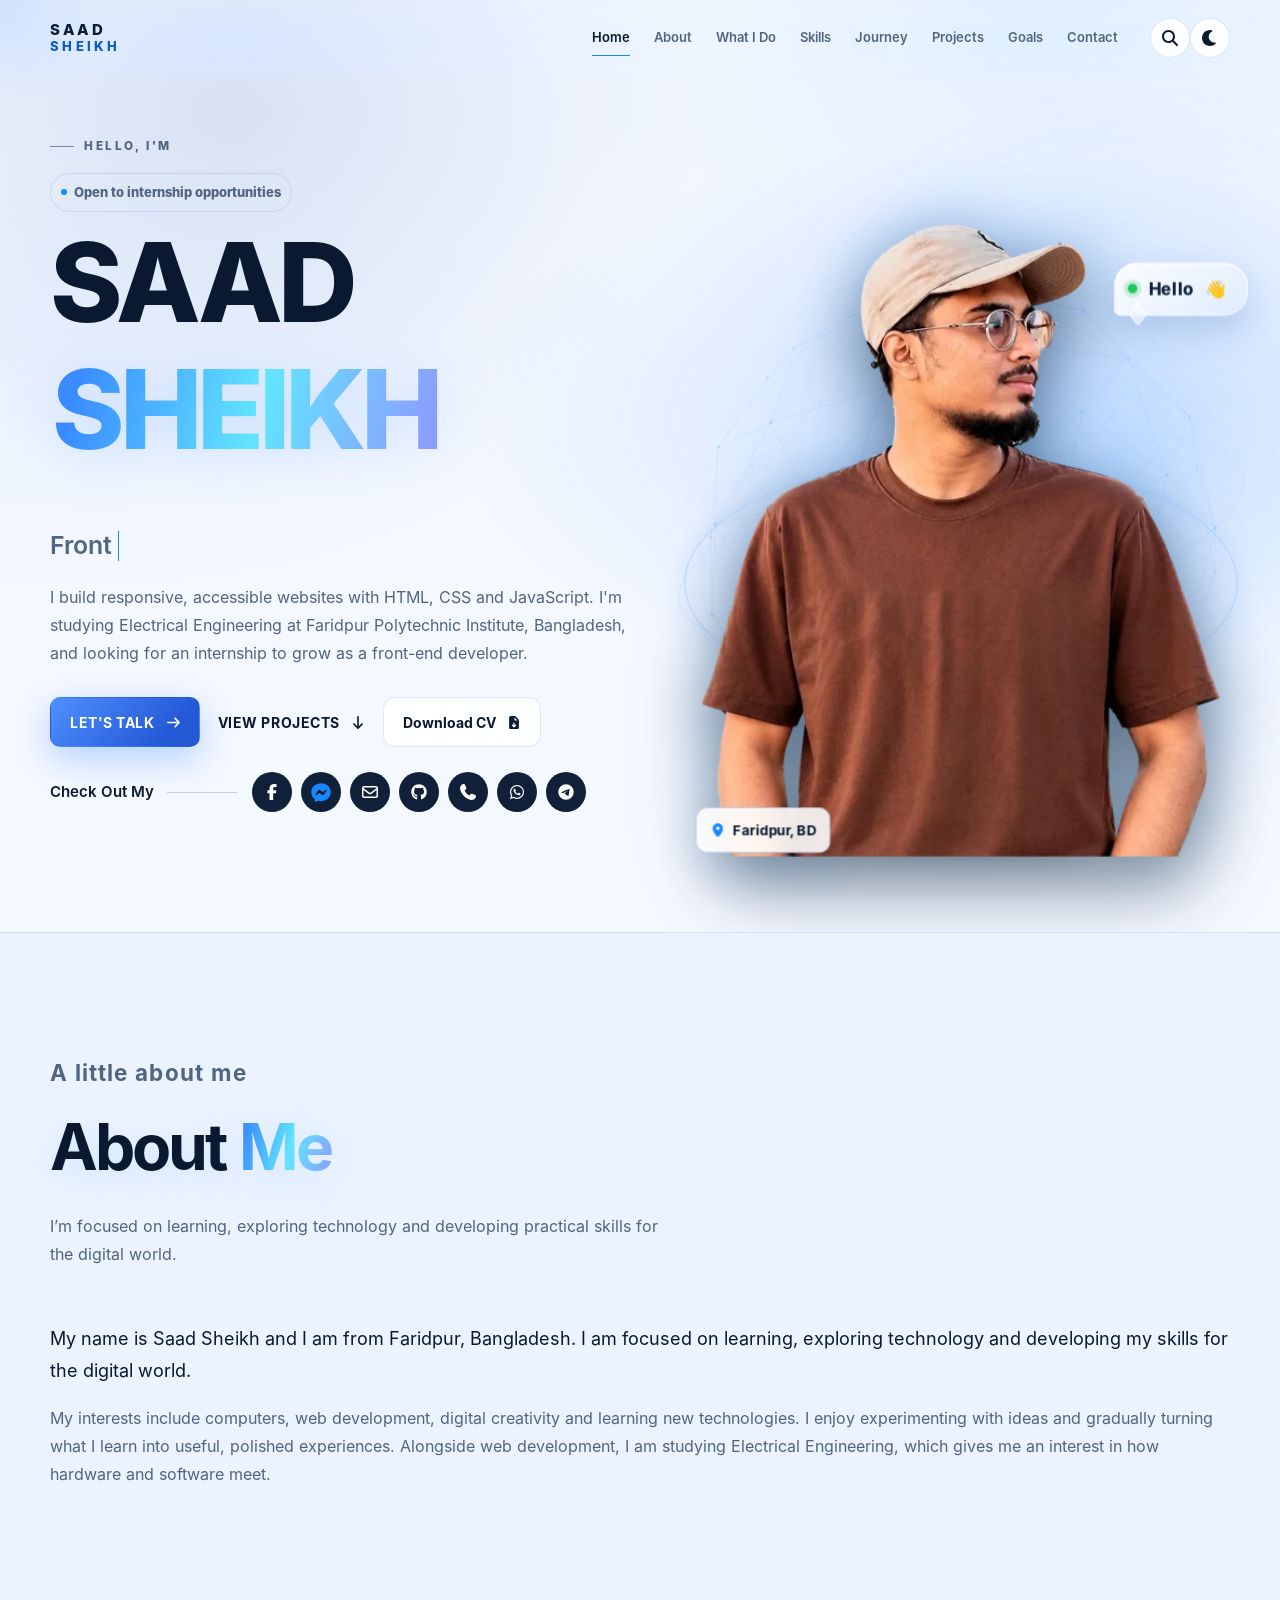
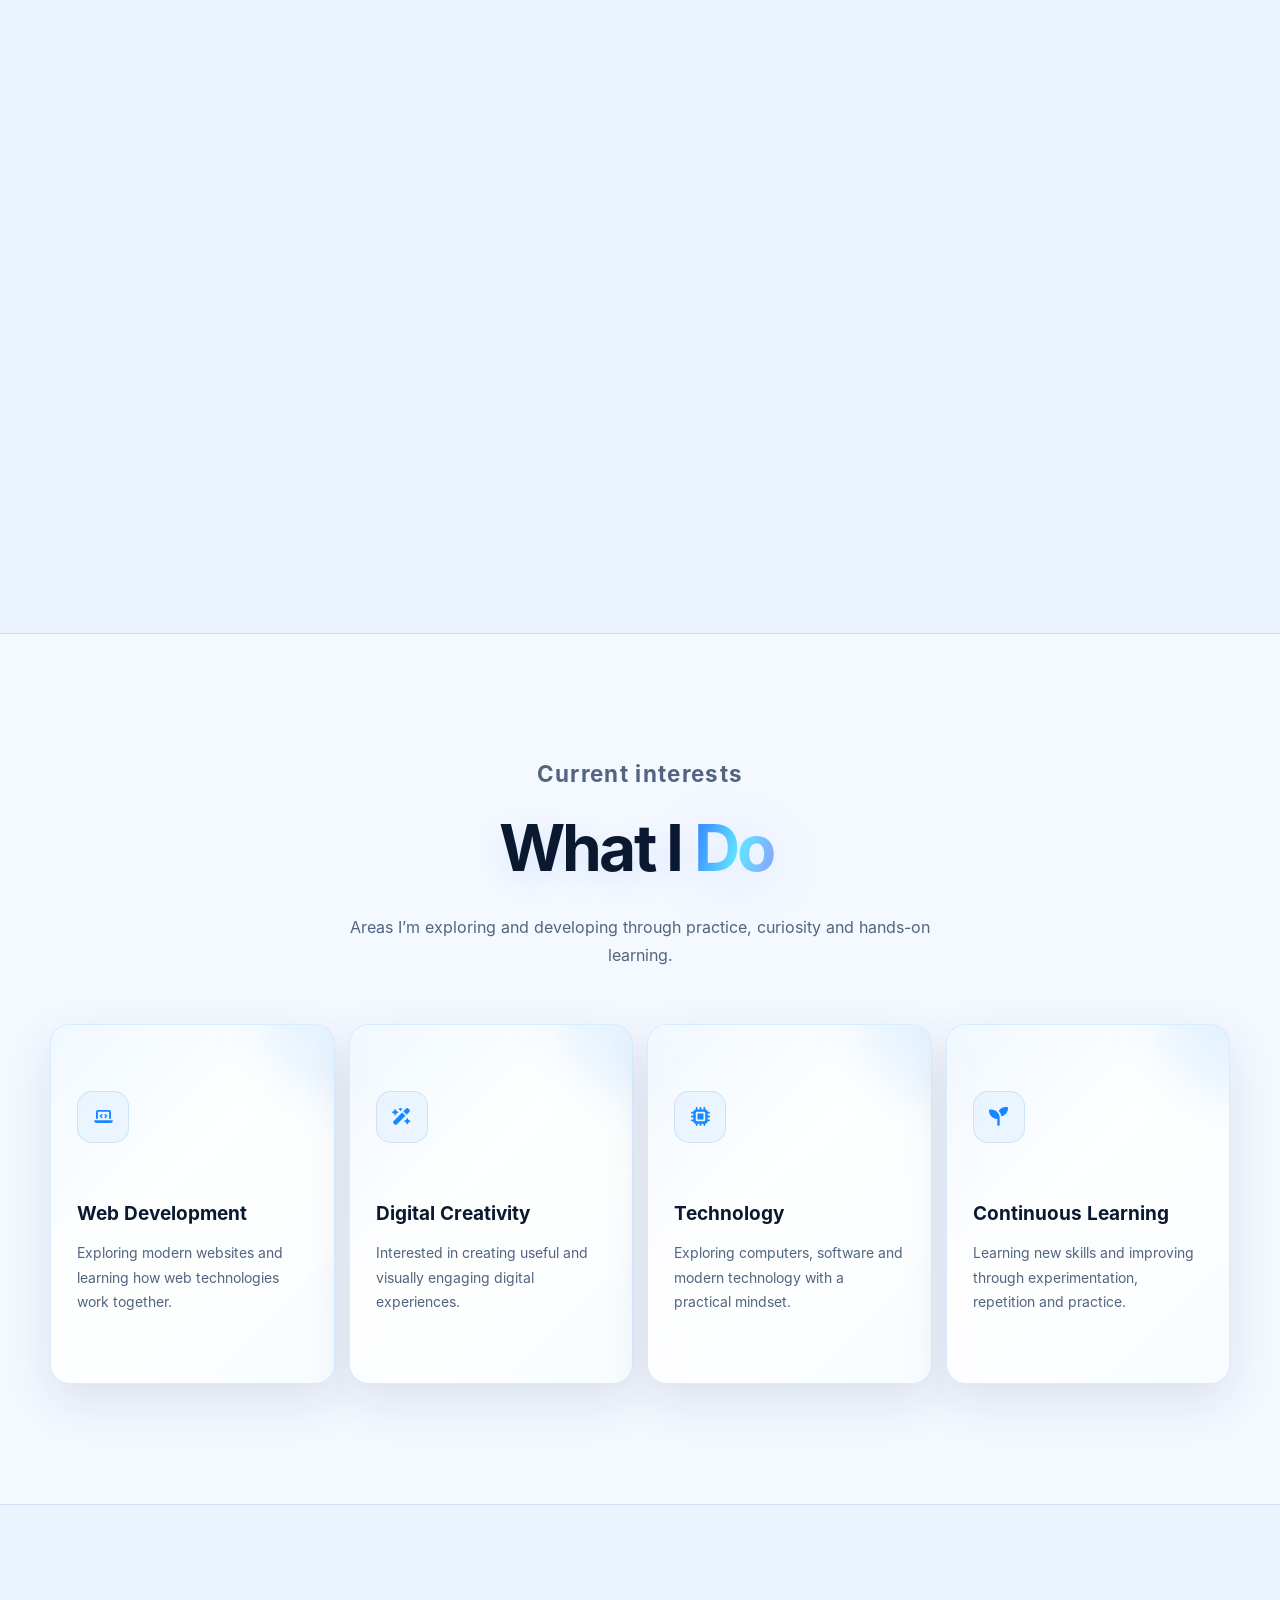
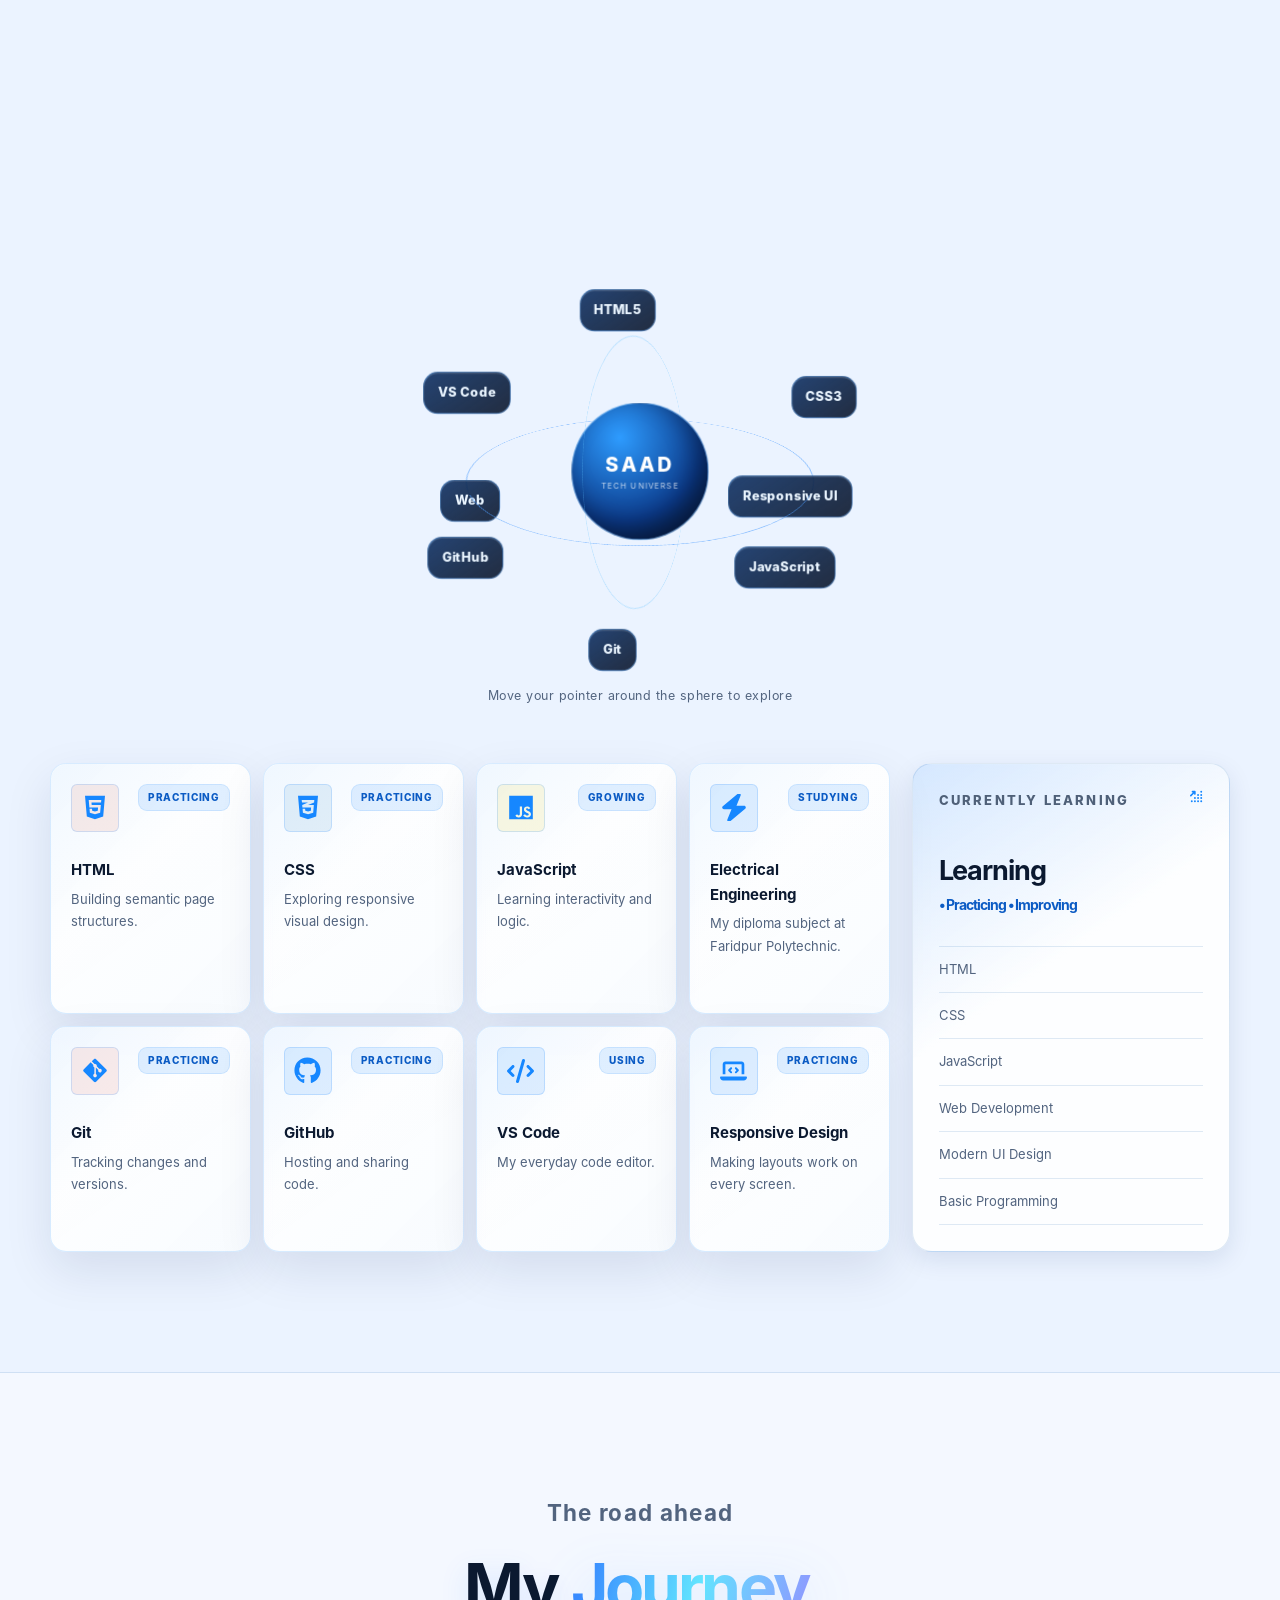
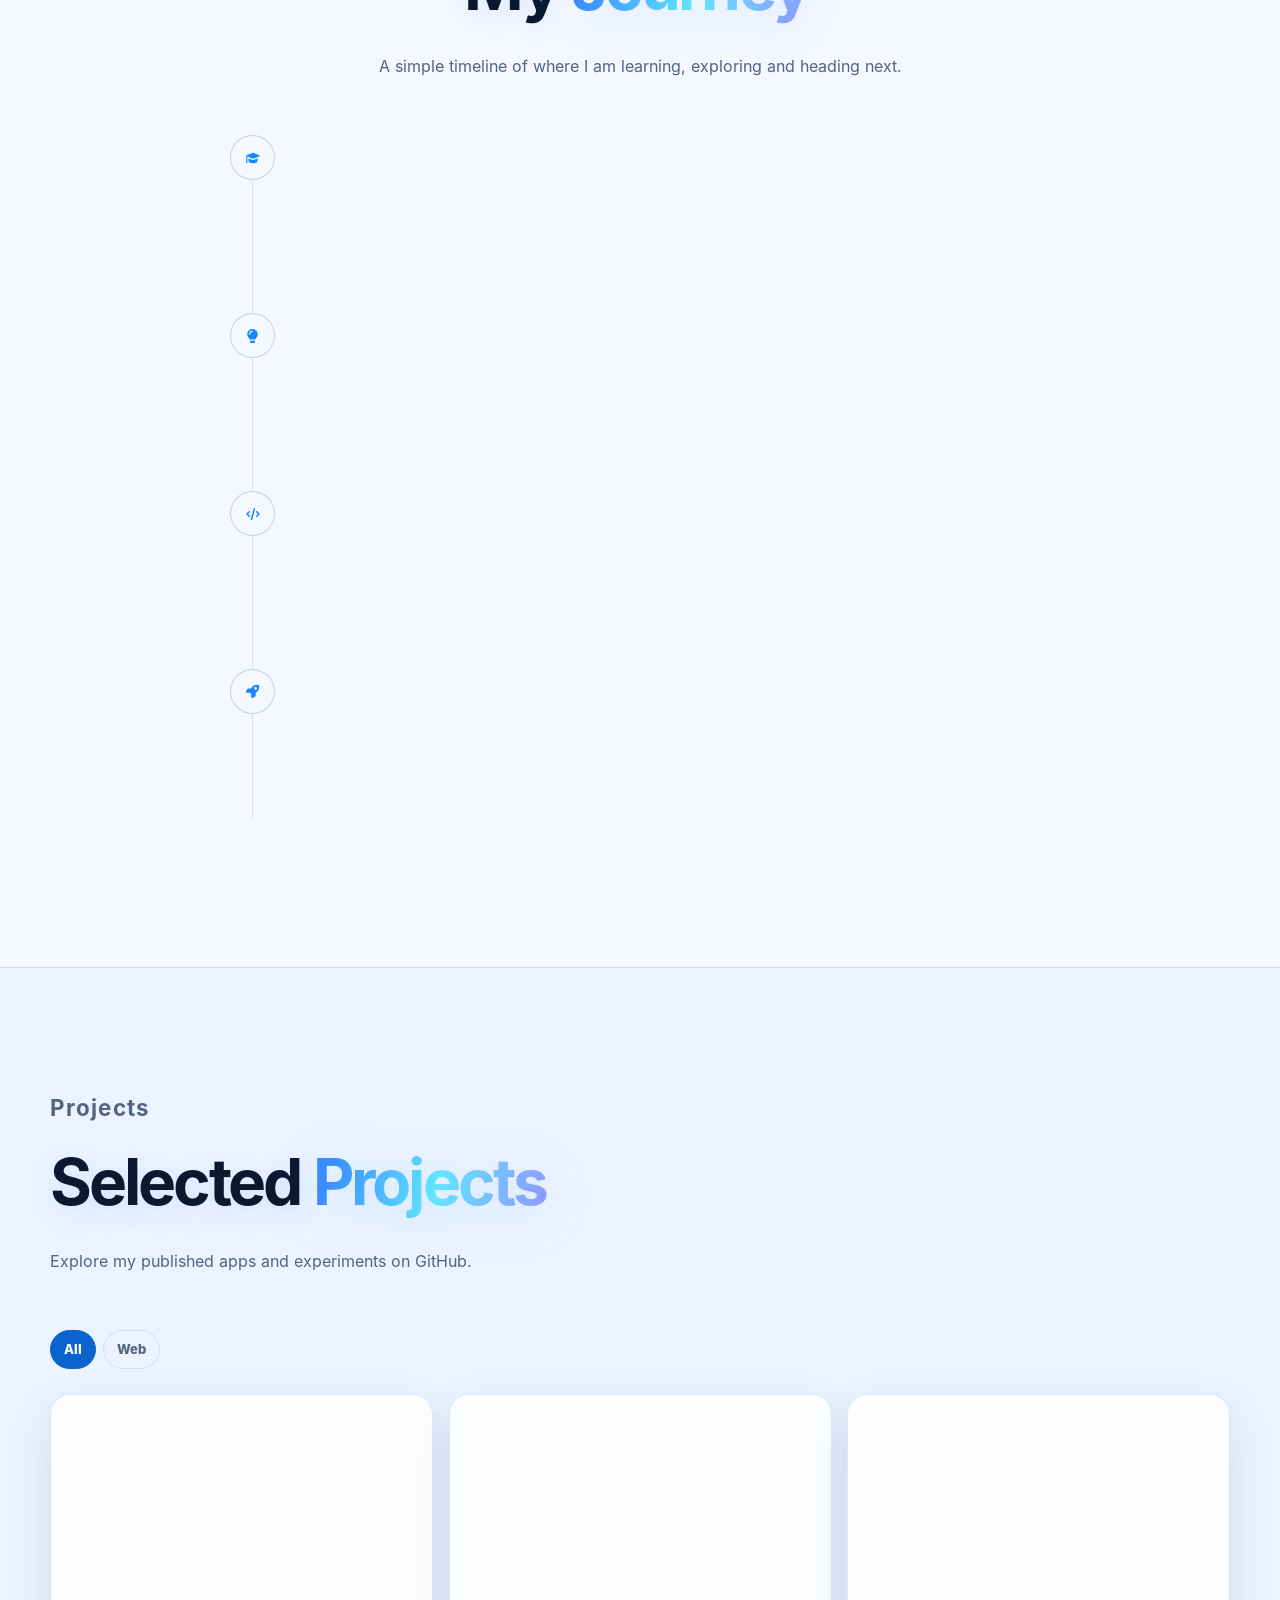
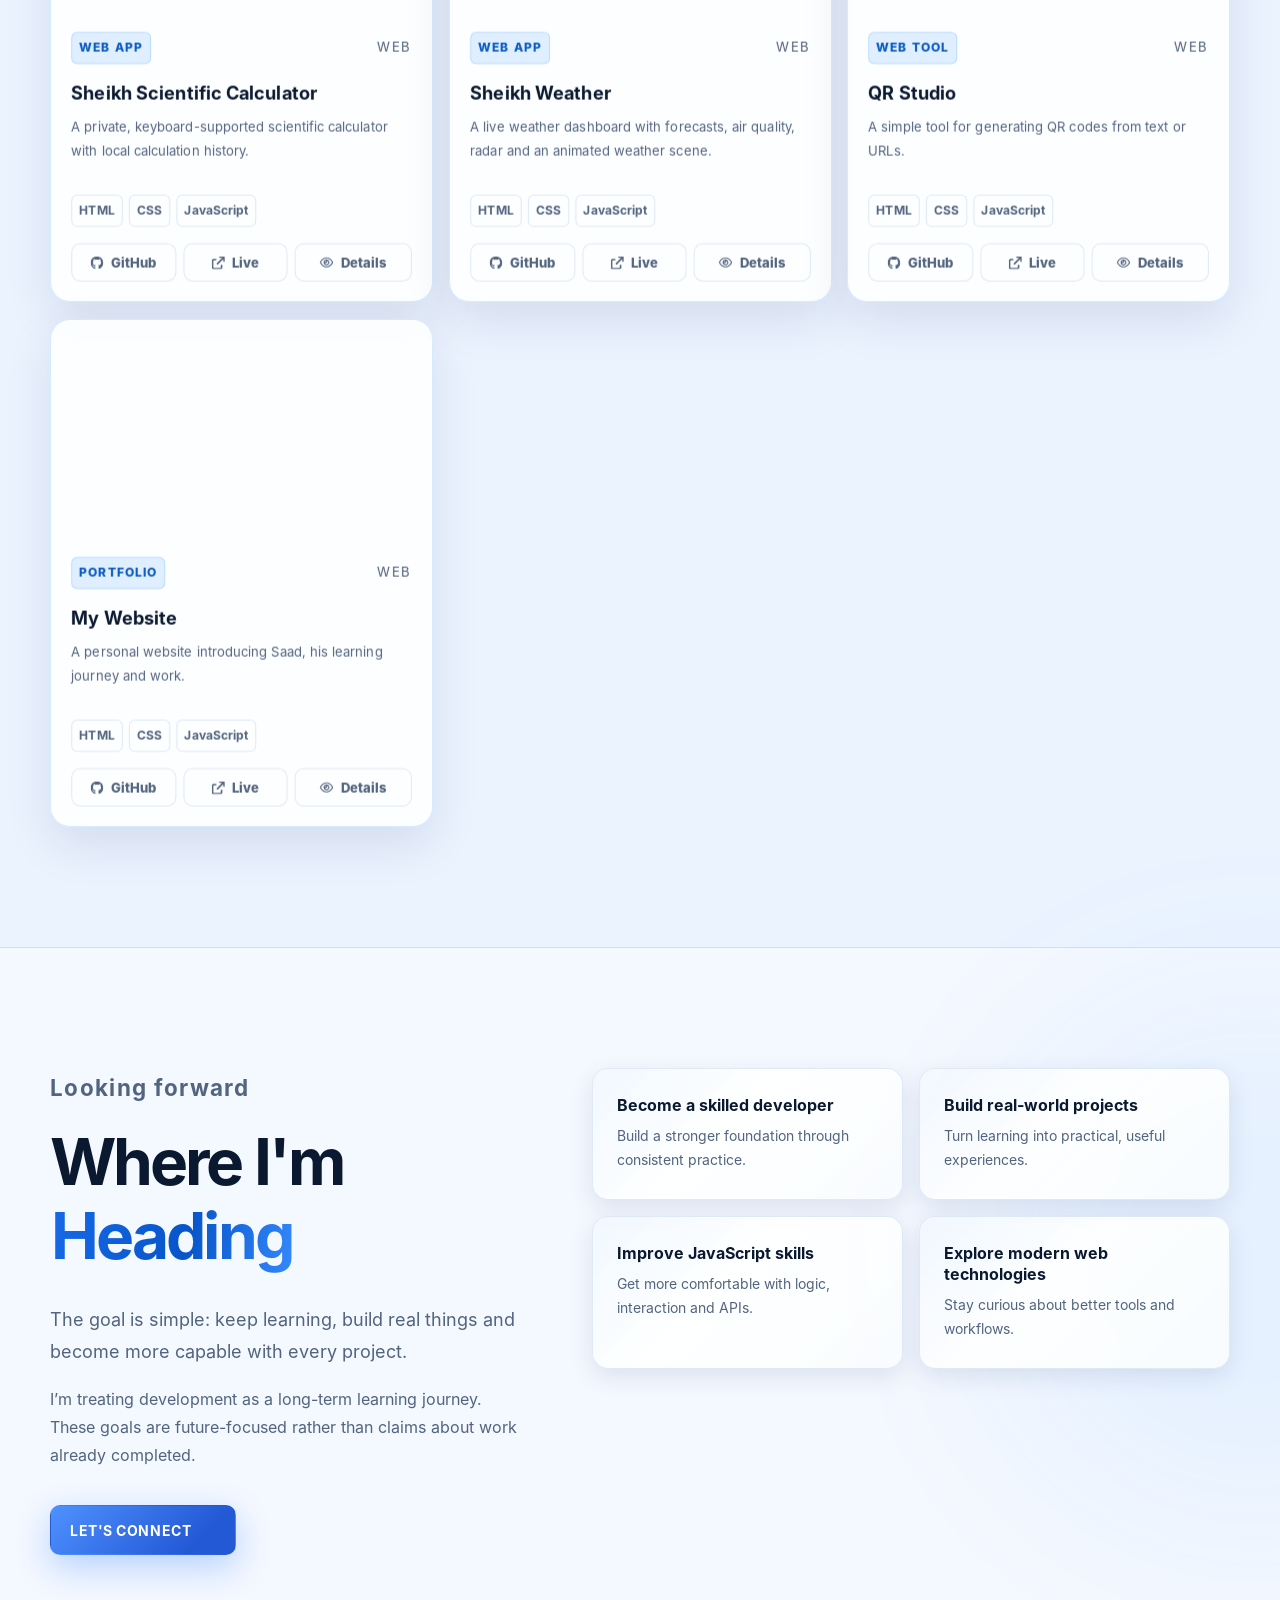
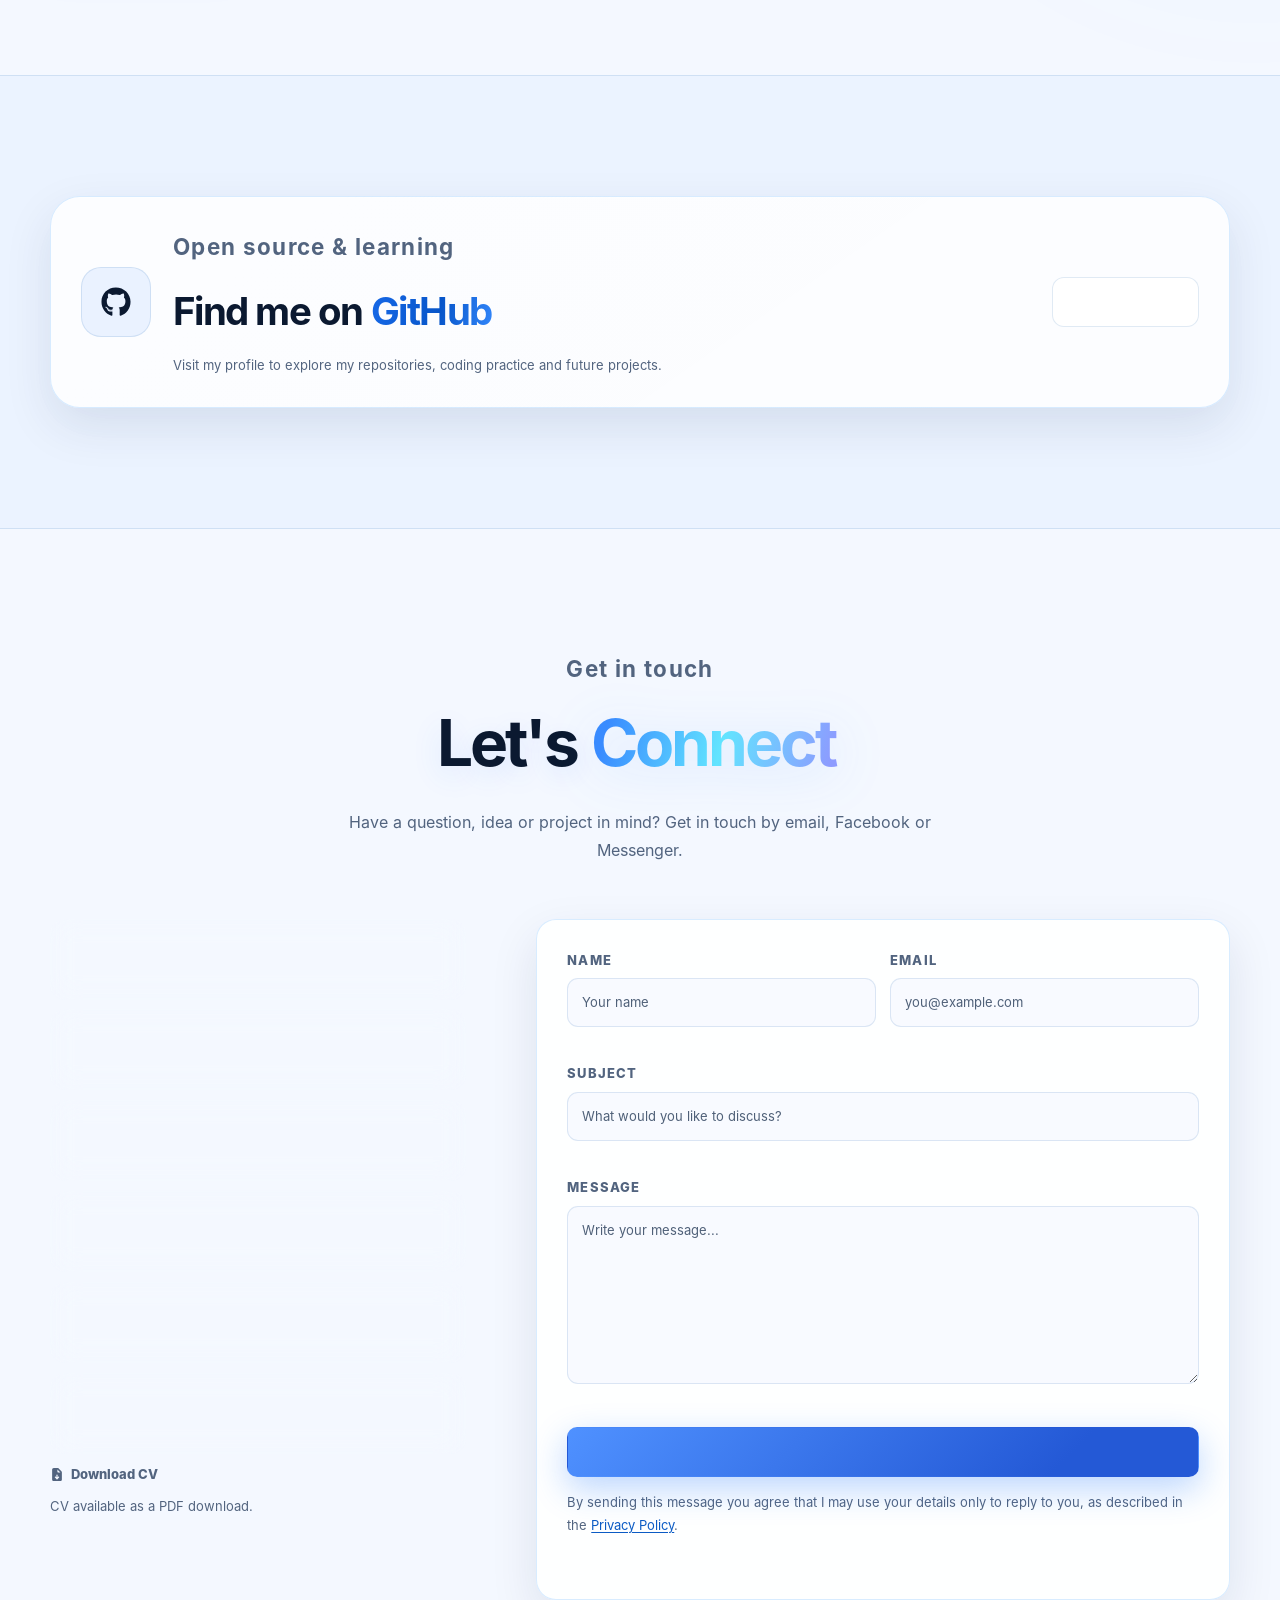
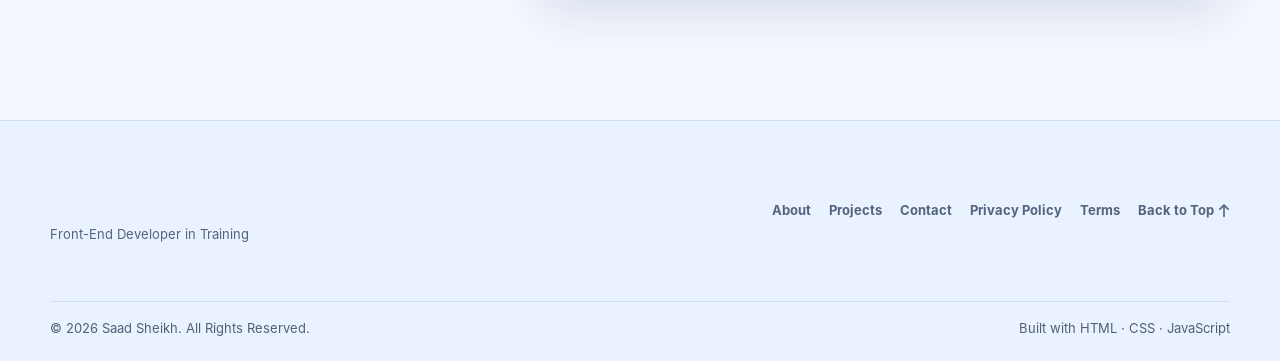
==== commit c32caccf: "Add files via upload" ====
--- a/index.html
+++ b/index.html
@@ -302,7 +302,7 @@
             <p class="micro-note" id="cvNote">CV available as a PDF download.</p>
           </div>
 
-          <form class="contact-form reveal reveal--delay" id="contactForm" name="contact" method="POST" action="/thanks" data-netlify="true" data-netlify-honeypot="bot-field" novalidate>
+          <form class="contact-form reveal reveal--delay" id="contactForm" name="contact" method="POST" action="thanks.html" data-netlify="true" data-netlify-honeypot="bot-field" novalidate>
             <input type="hidden" name="form-name" value="contact">
             <div class="form-row">
               <div class="form-field"><label for="name">Name</label><input id="name" name="name" type="text" autocomplete="name" required minlength="2" maxlength="80" placeholder="Your name"><small class="field-error" id="nameError"></small></div>
@@ -312,7 +312,7 @@
             <div class="form-field"><label for="message">Message</label><textarea id="message" name="message" rows="7" required minlength="10" maxlength="3000" placeholder="Write your message..."></textarea><small class="field-error" id="messageError"></small></div>
             <input class="hp-field" id="gotcha" name="bot-field" type="text" tabindex="-1" autocomplete="off" aria-hidden="true" maxlength="100">
             <button class="button button--primary button--full" type="submit"><span>Send Message</span><i class="fa-regular fa-paper-plane" aria-hidden="true"></i></button>
-            <p class="micro-note">By sending this message you agree that I may use your details only to reply to you, as described in the <a href="/privacy-policy">Privacy Policy</a>.</p>
+            <p class="micro-note">By sending this message you agree that I may use your details only to reply to you, as described in the <a href="privacy-policy.html">Privacy Policy</a>.</p>
             <p class="form-status" id="formStatus" role="status" aria-live="polite"></p>
           </form>
         </div>
@@ -323,7 +323,7 @@
   <footer class="footer">
     <div class="container footer__top">
       <div><a class="brand" href="#home"><span>SAAD</span><span>SHEIKH</span></a><p>Front-End Developer in Training</p></div>
-      <div class="footer__links"><a href="#about">About</a><a href="#projects">Projects</a><a href="#contact">Contact</a><a href="/privacy-policy">Privacy Policy</a><a href="/terms">Terms</a><a href="#home">Back to Top <i class="fa-solid fa-arrow-up" aria-hidden="true"></i></a></div>
+      <div class="footer__links"><a href="#about">About</a><a href="#projects">Projects</a><a href="#contact">Contact</a><a href="privacy-policy.html">Privacy Policy</a><a href="terms.html">Terms</a><a href="#home">Back to Top <i class="fa-solid fa-arrow-up" aria-hidden="true"></i></a></div>
     </div>
     <div class="container footer__bottom"><span>© <span id="currentYear"></span> Saad Sheikh. All Rights Reserved.</span><span>Built with HTML · CSS · JavaScript</span></div>
   </footer>
